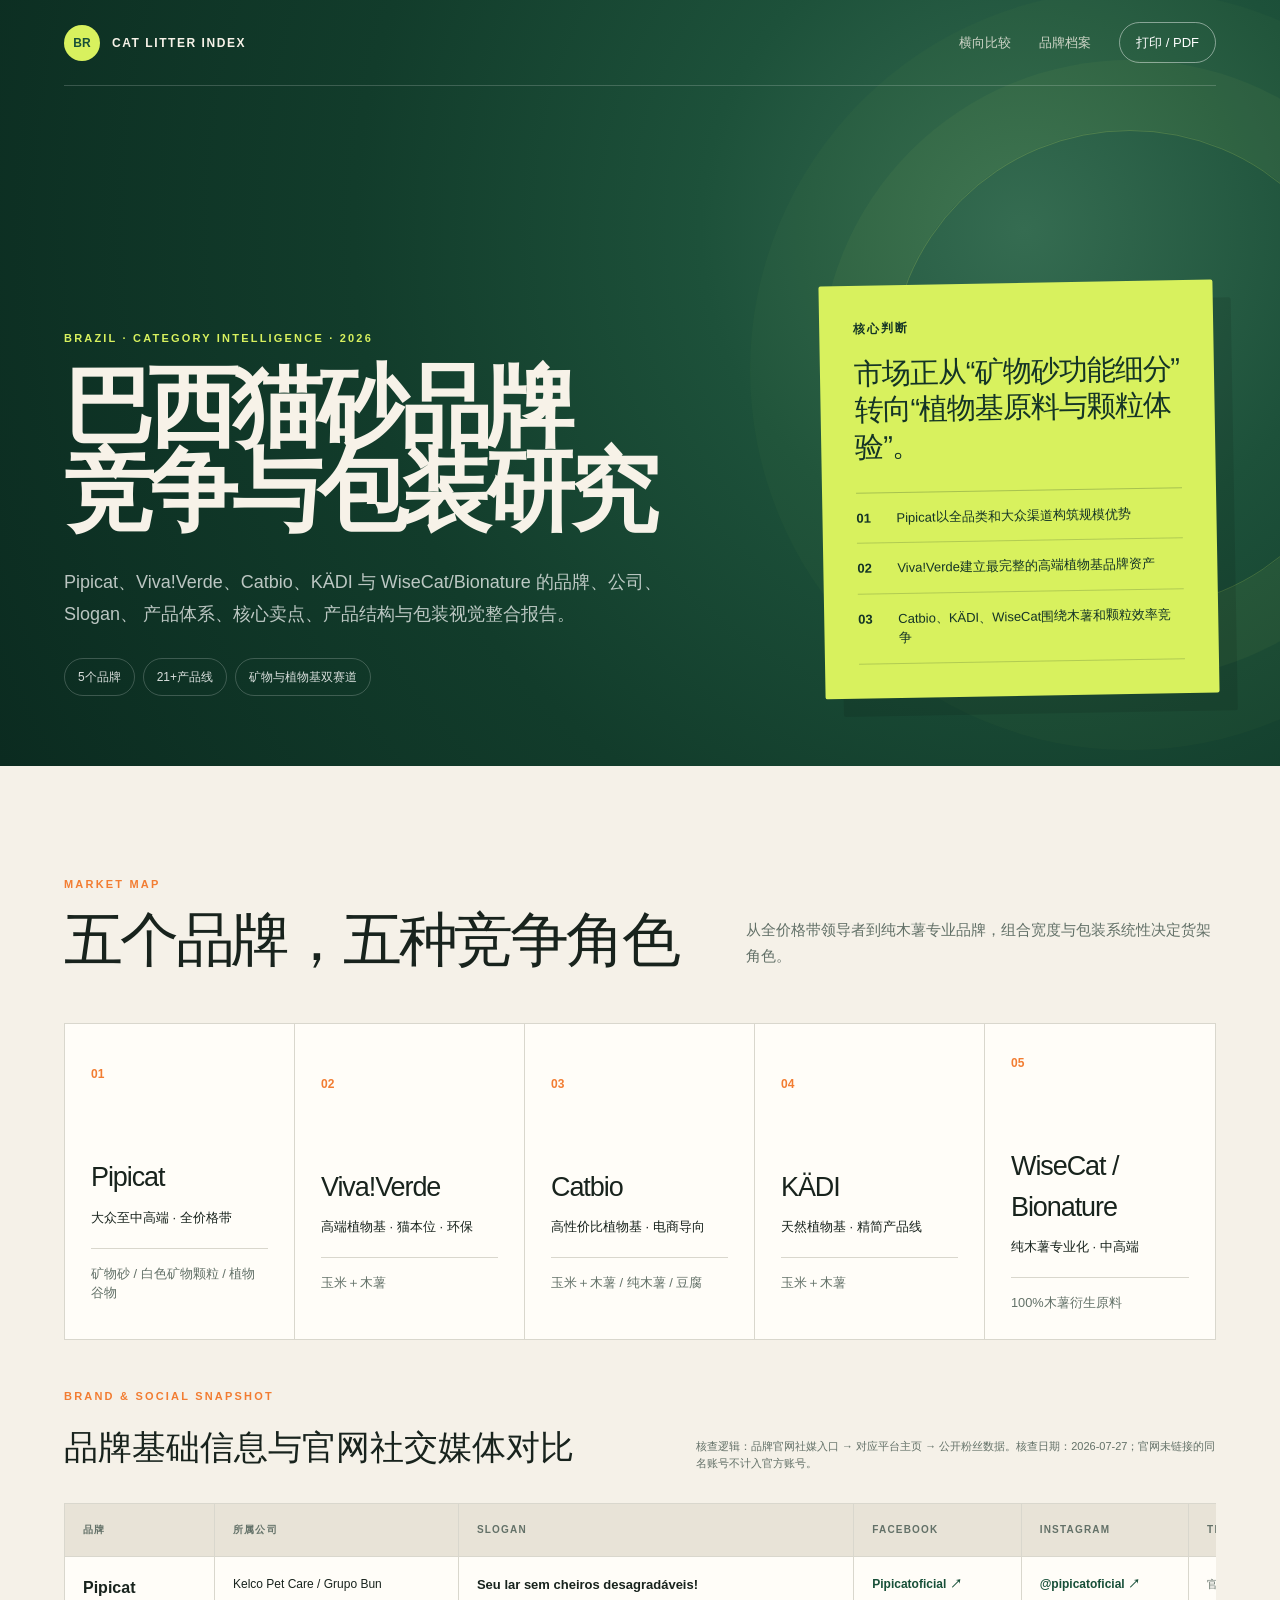
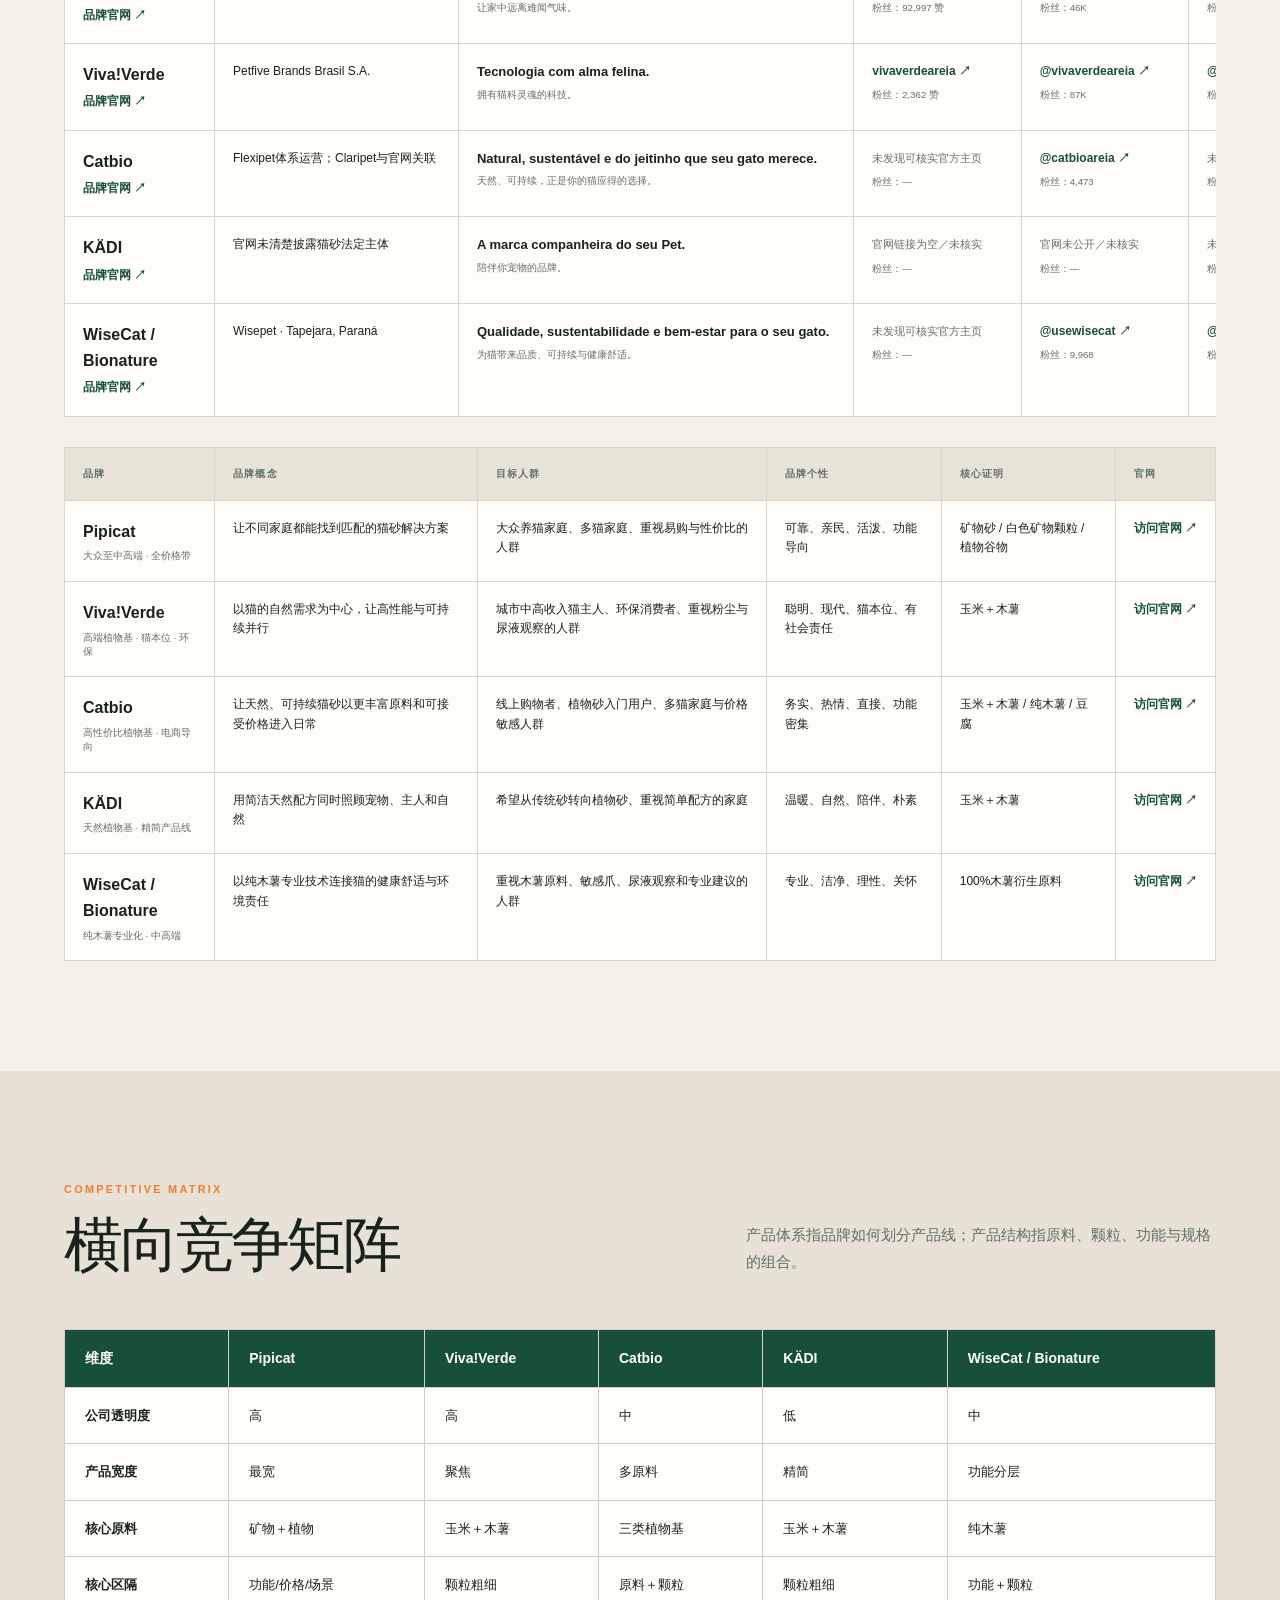
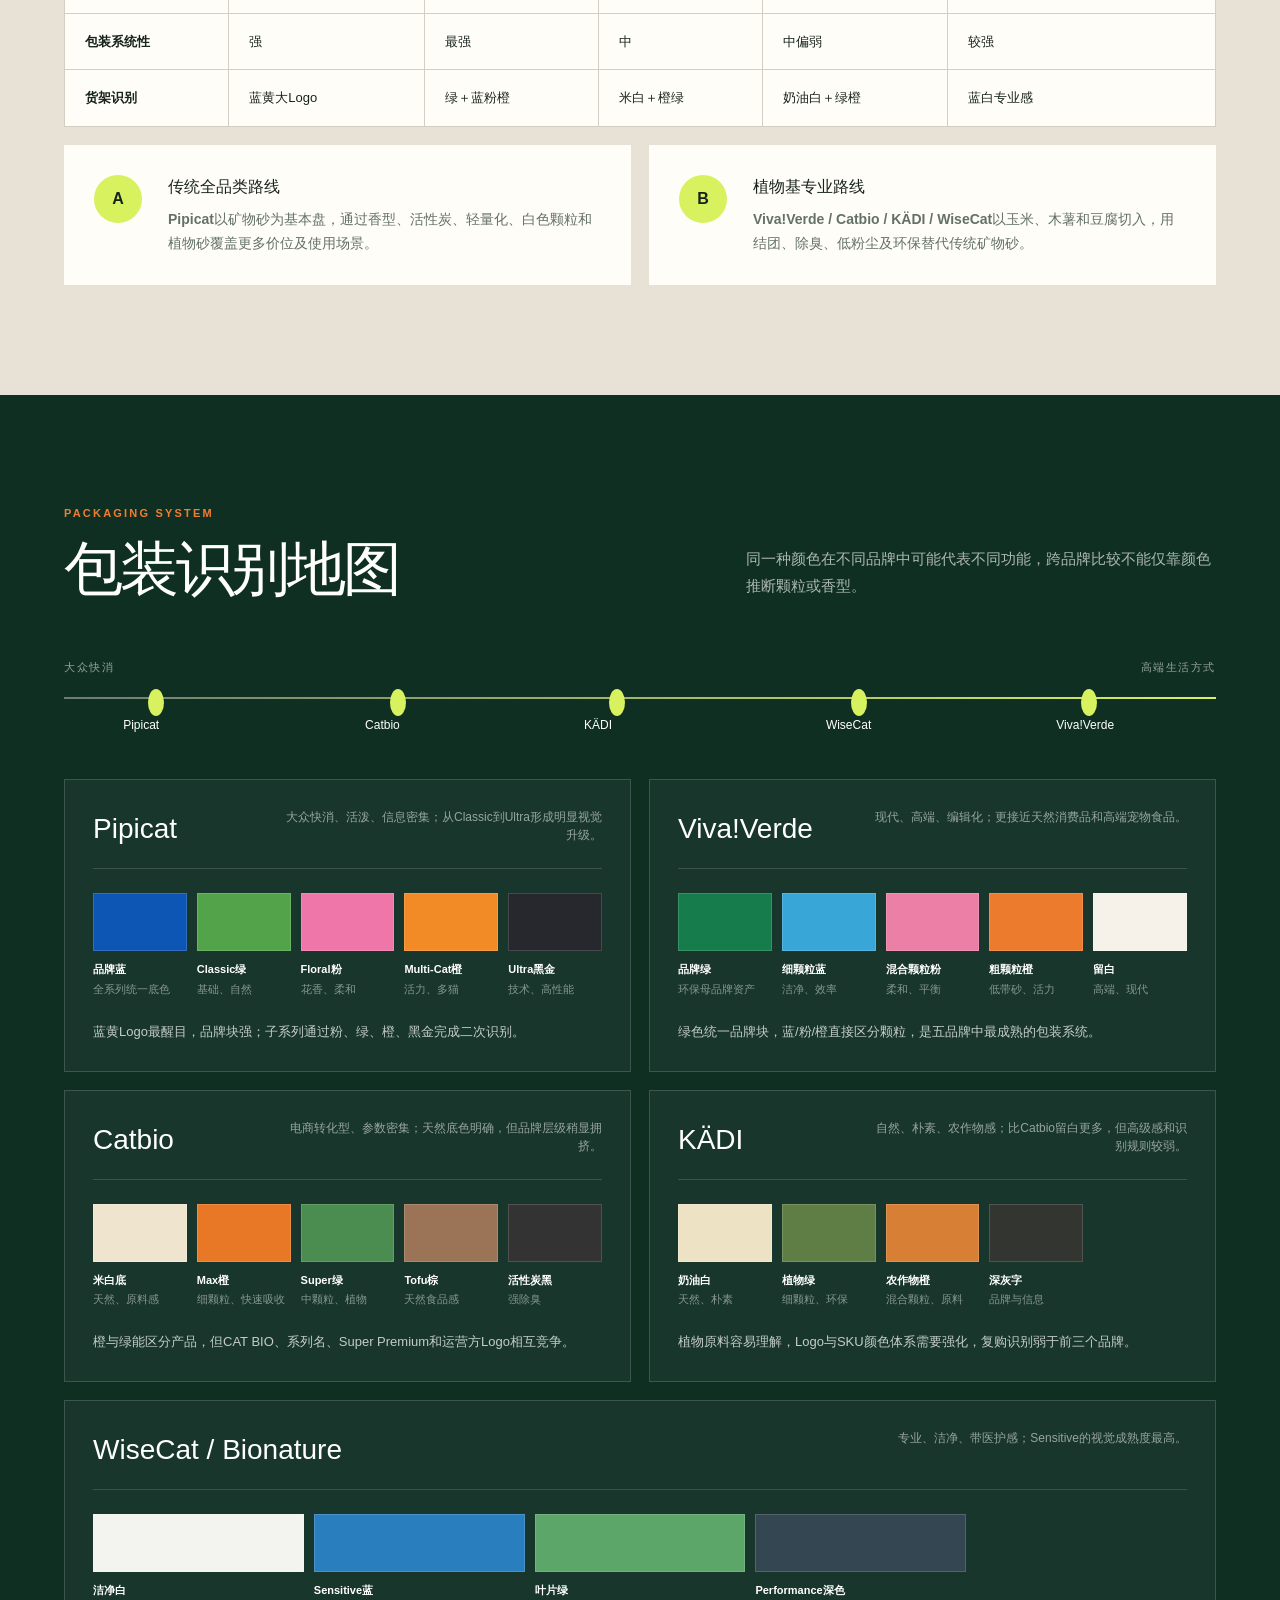
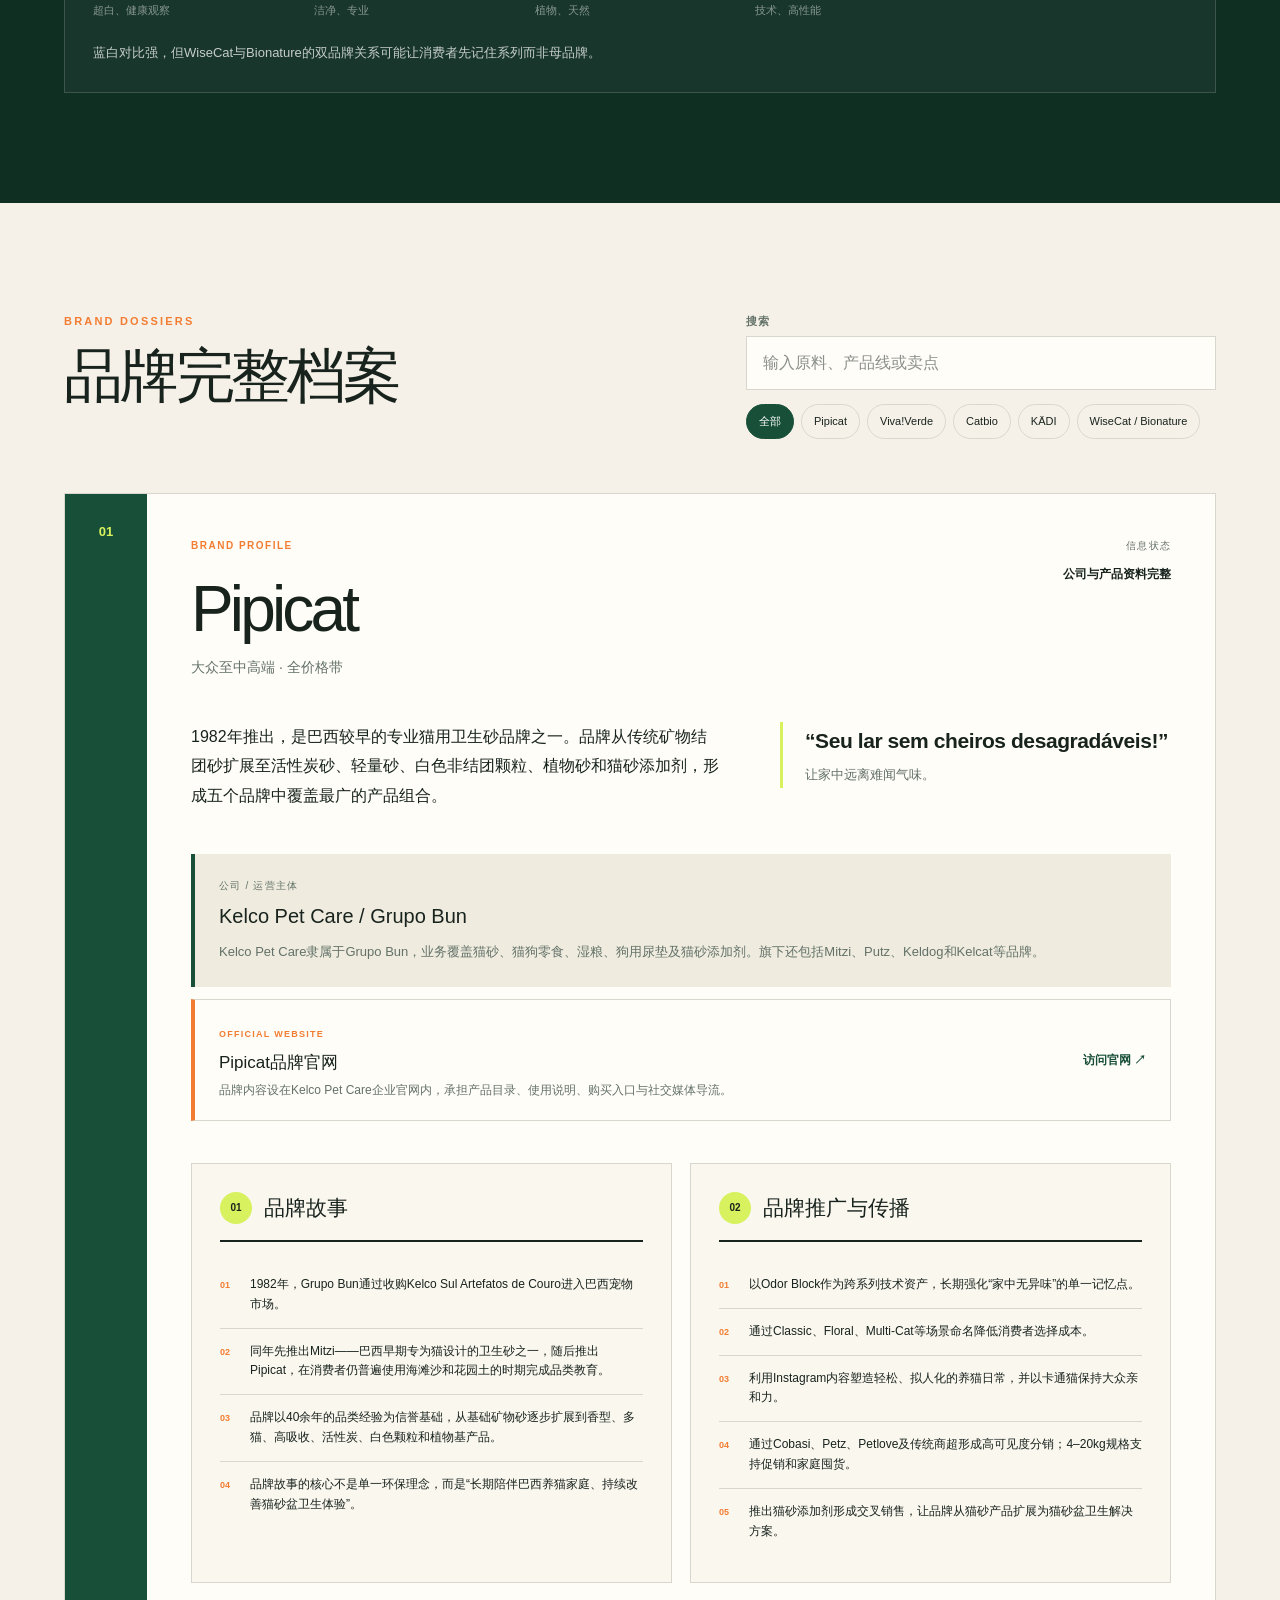
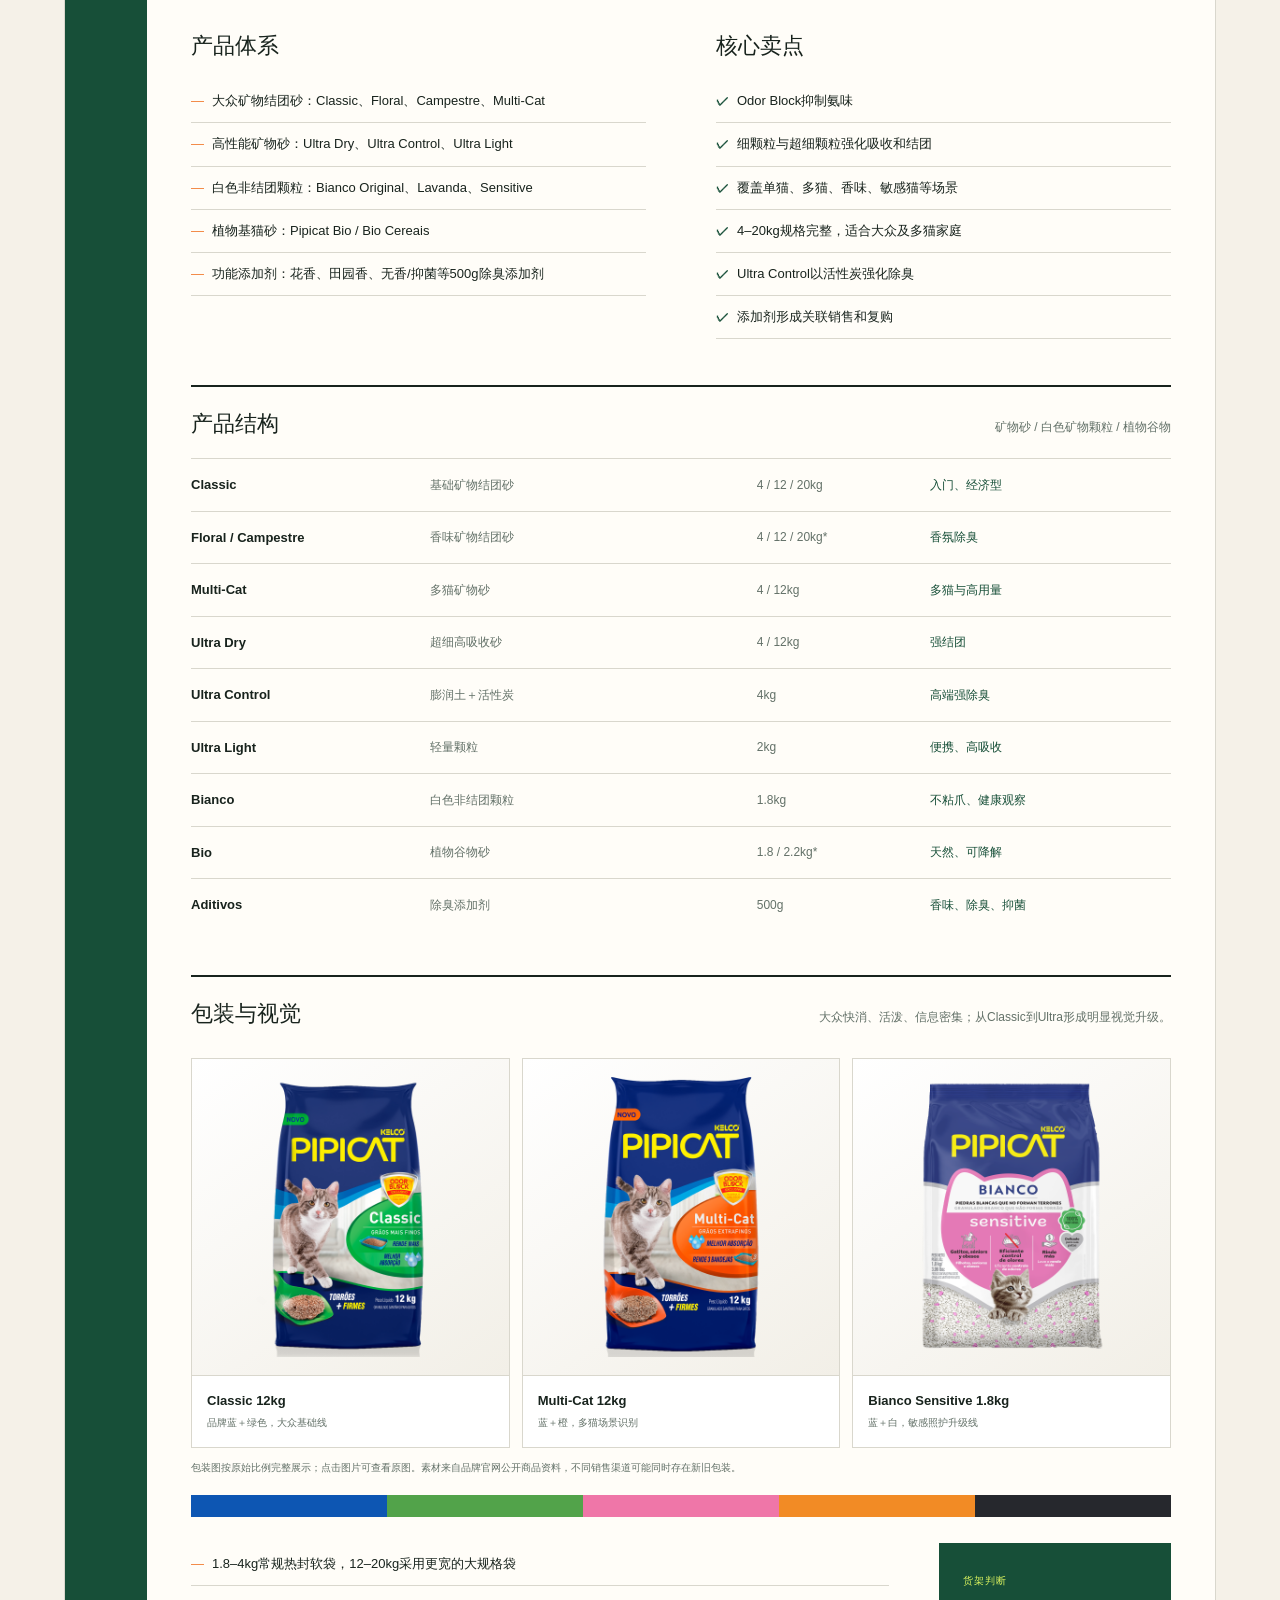
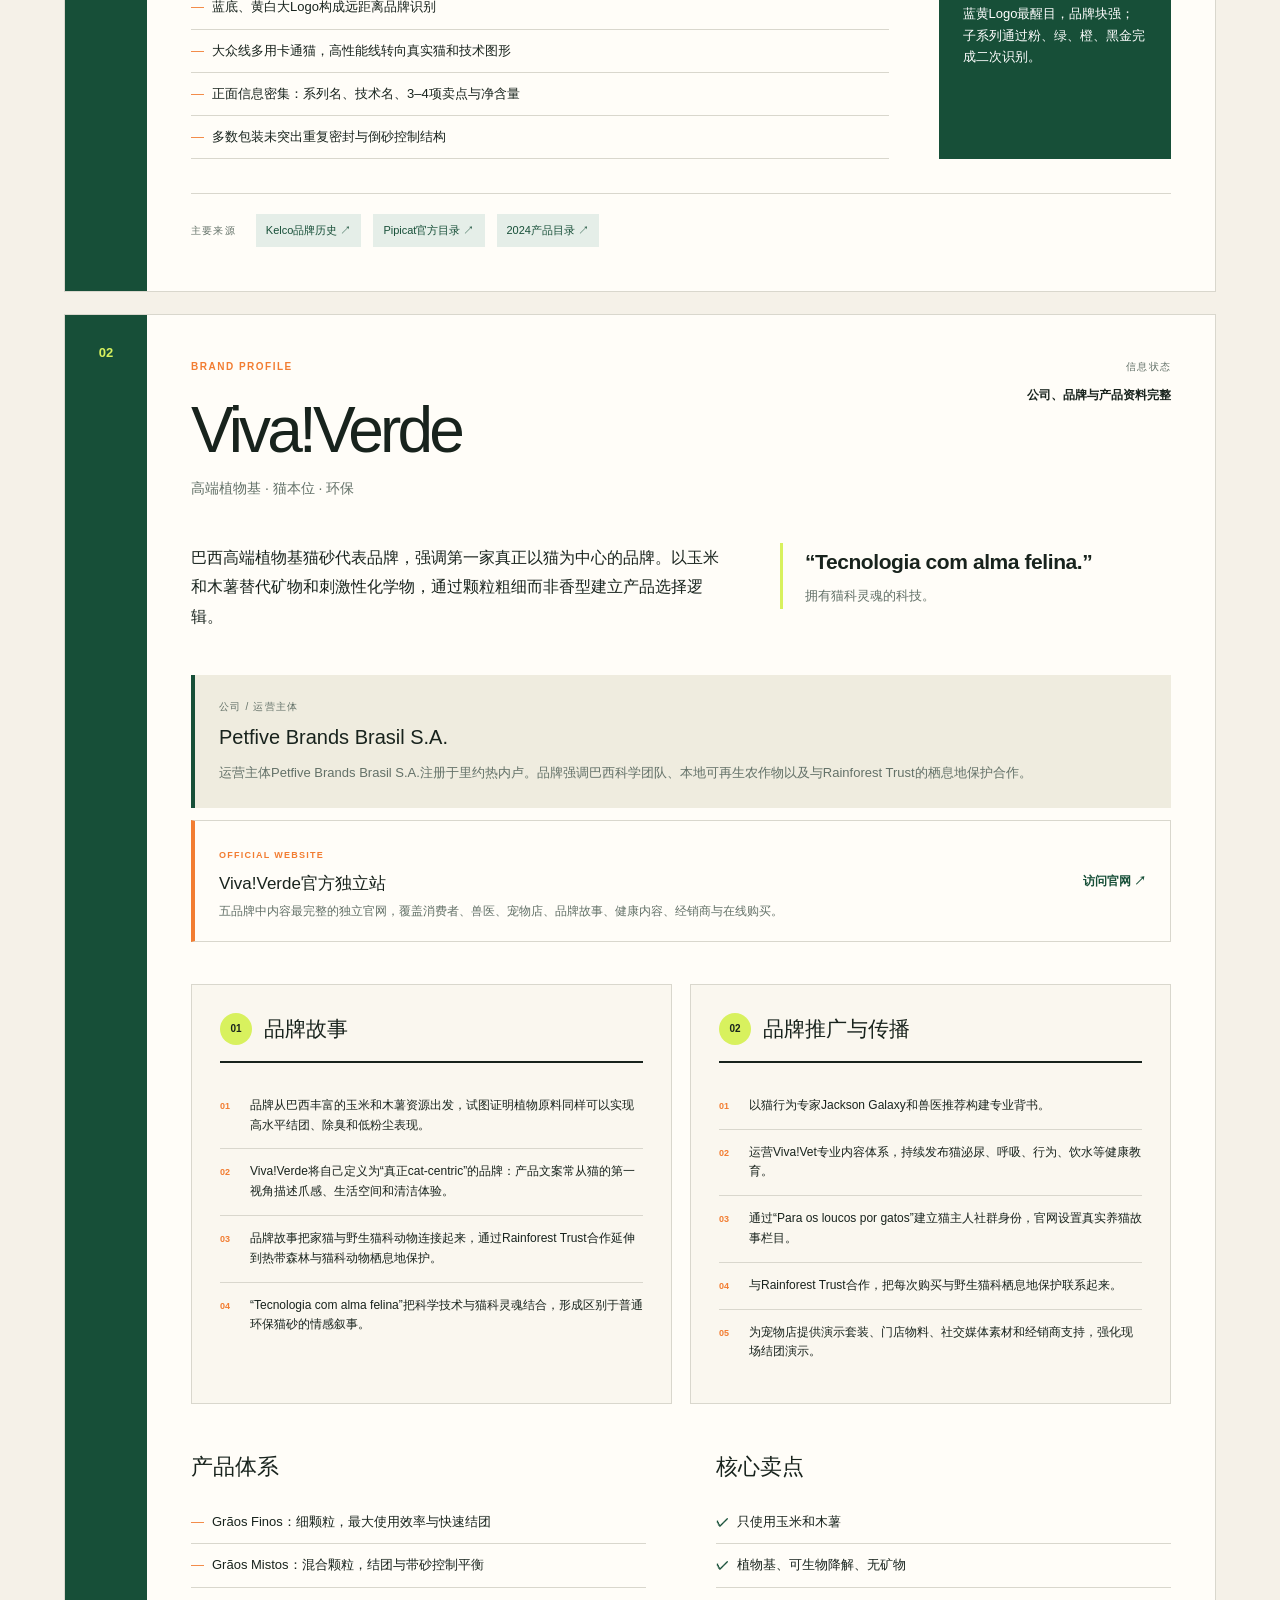
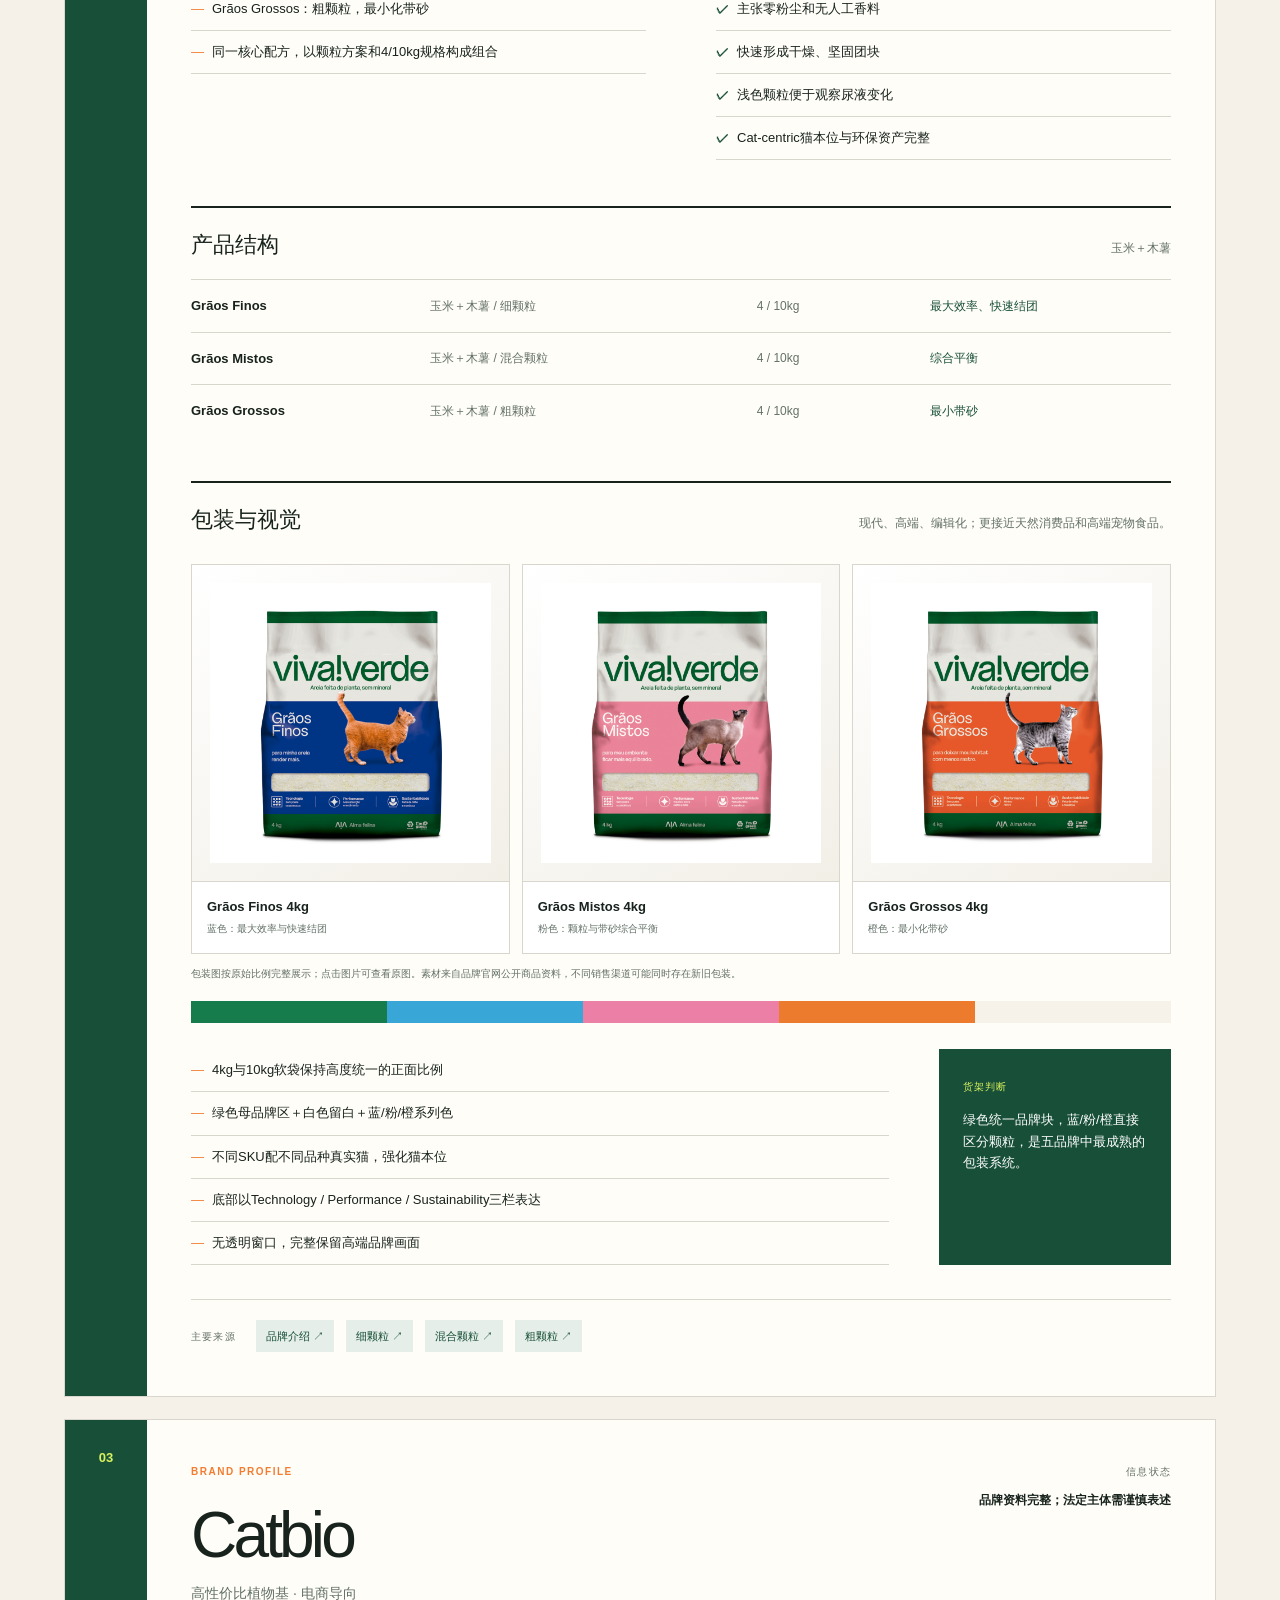
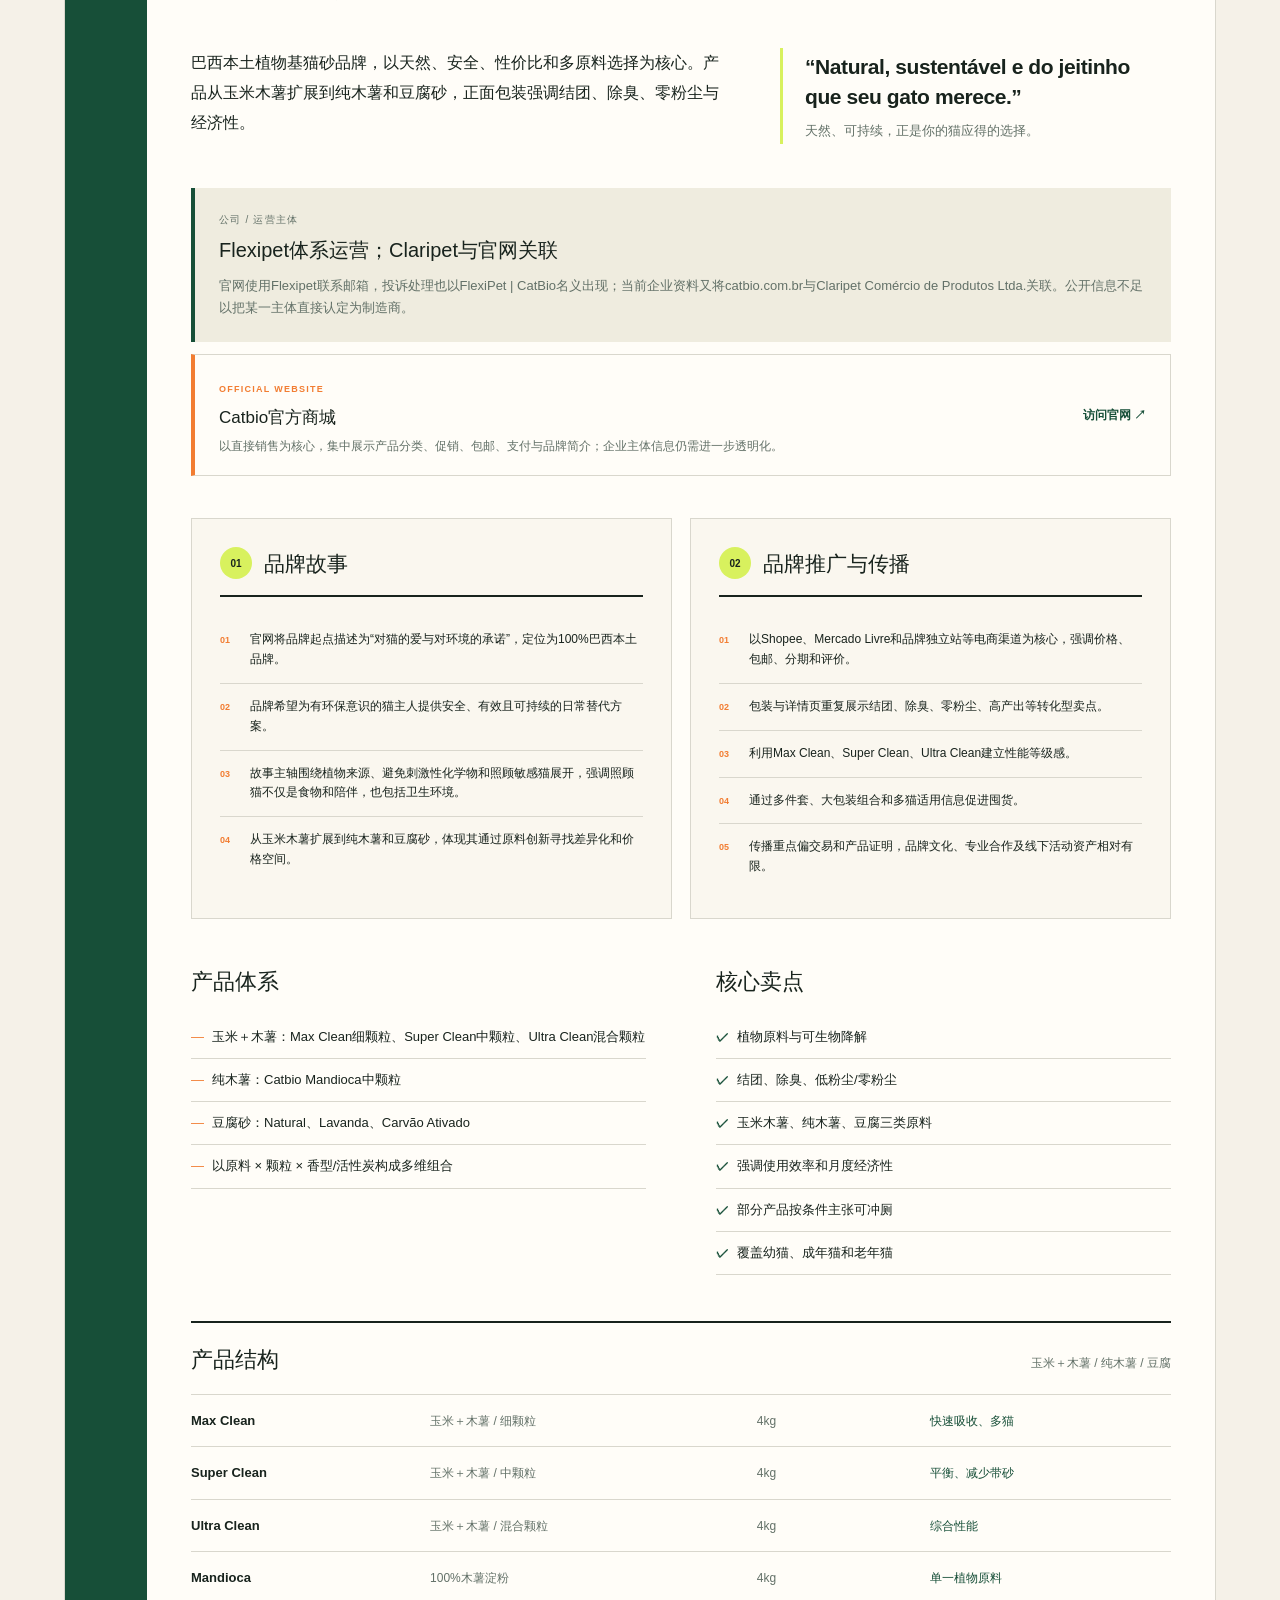
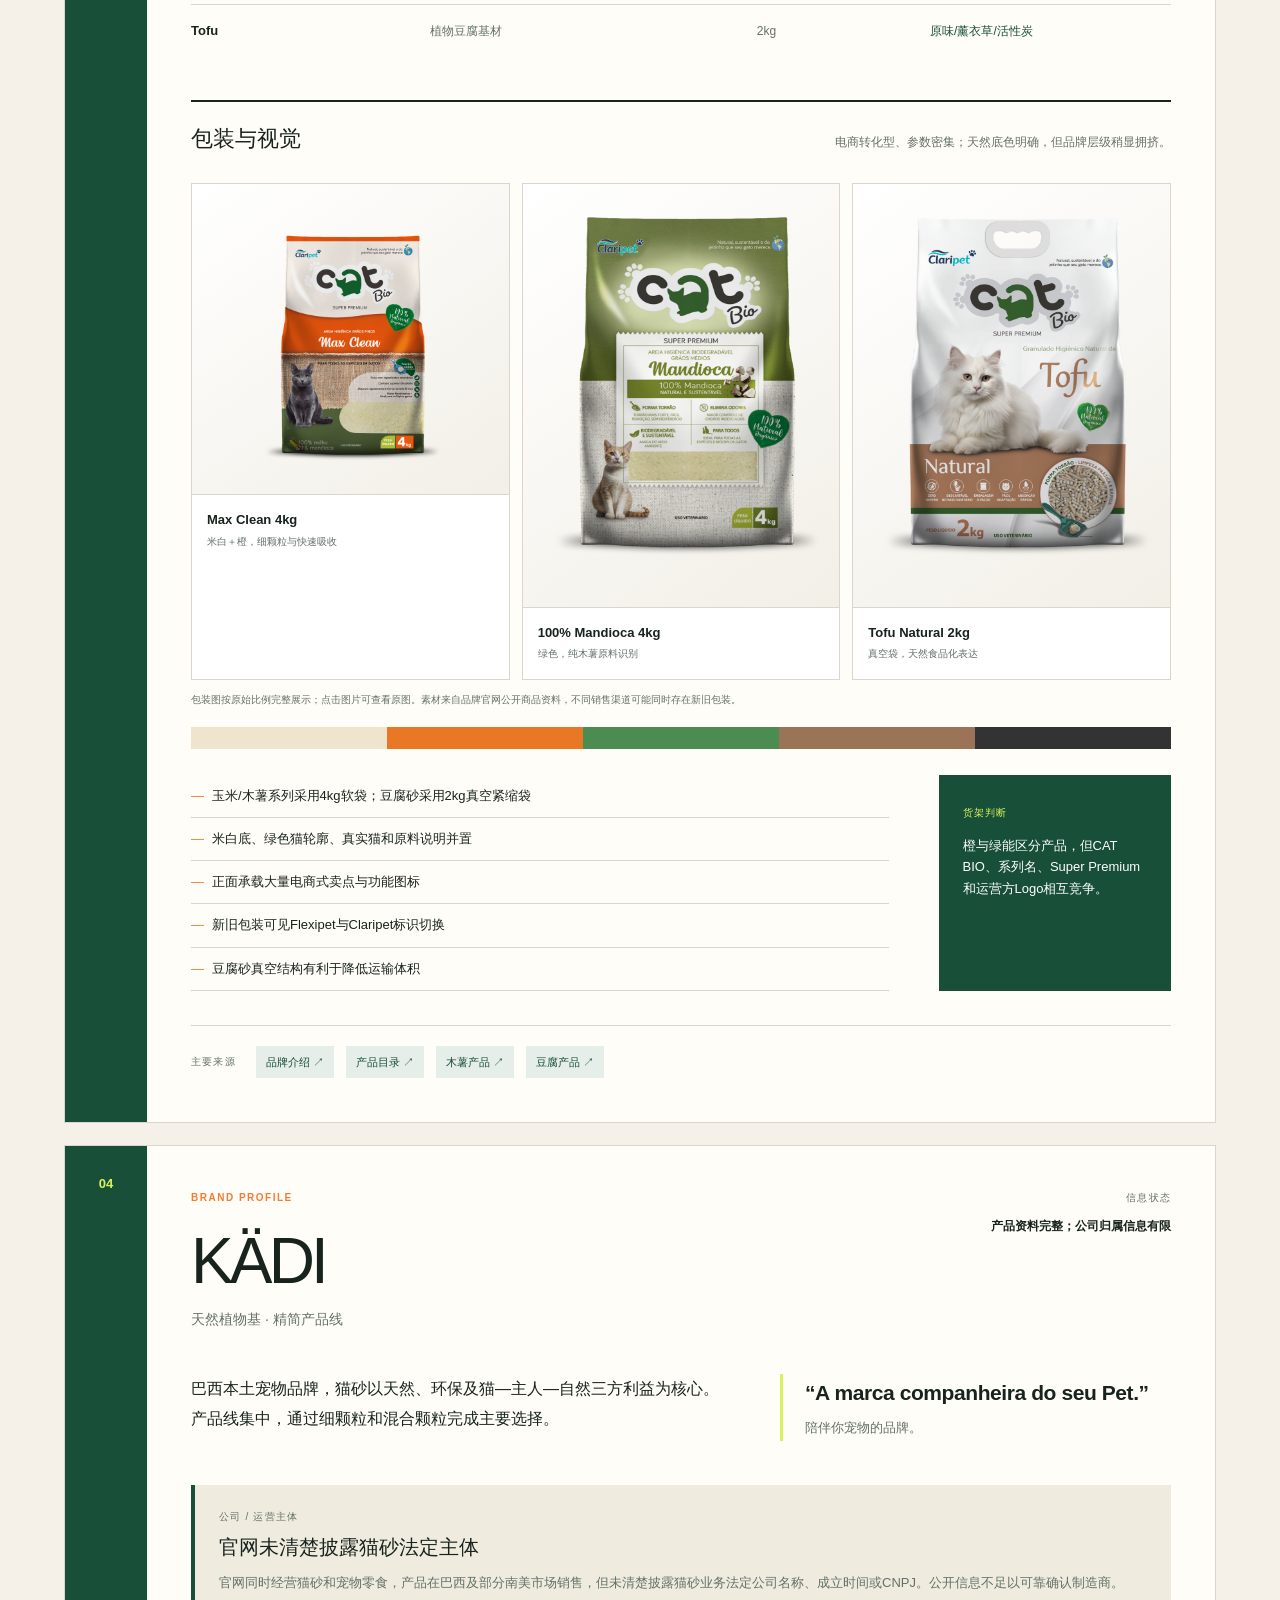
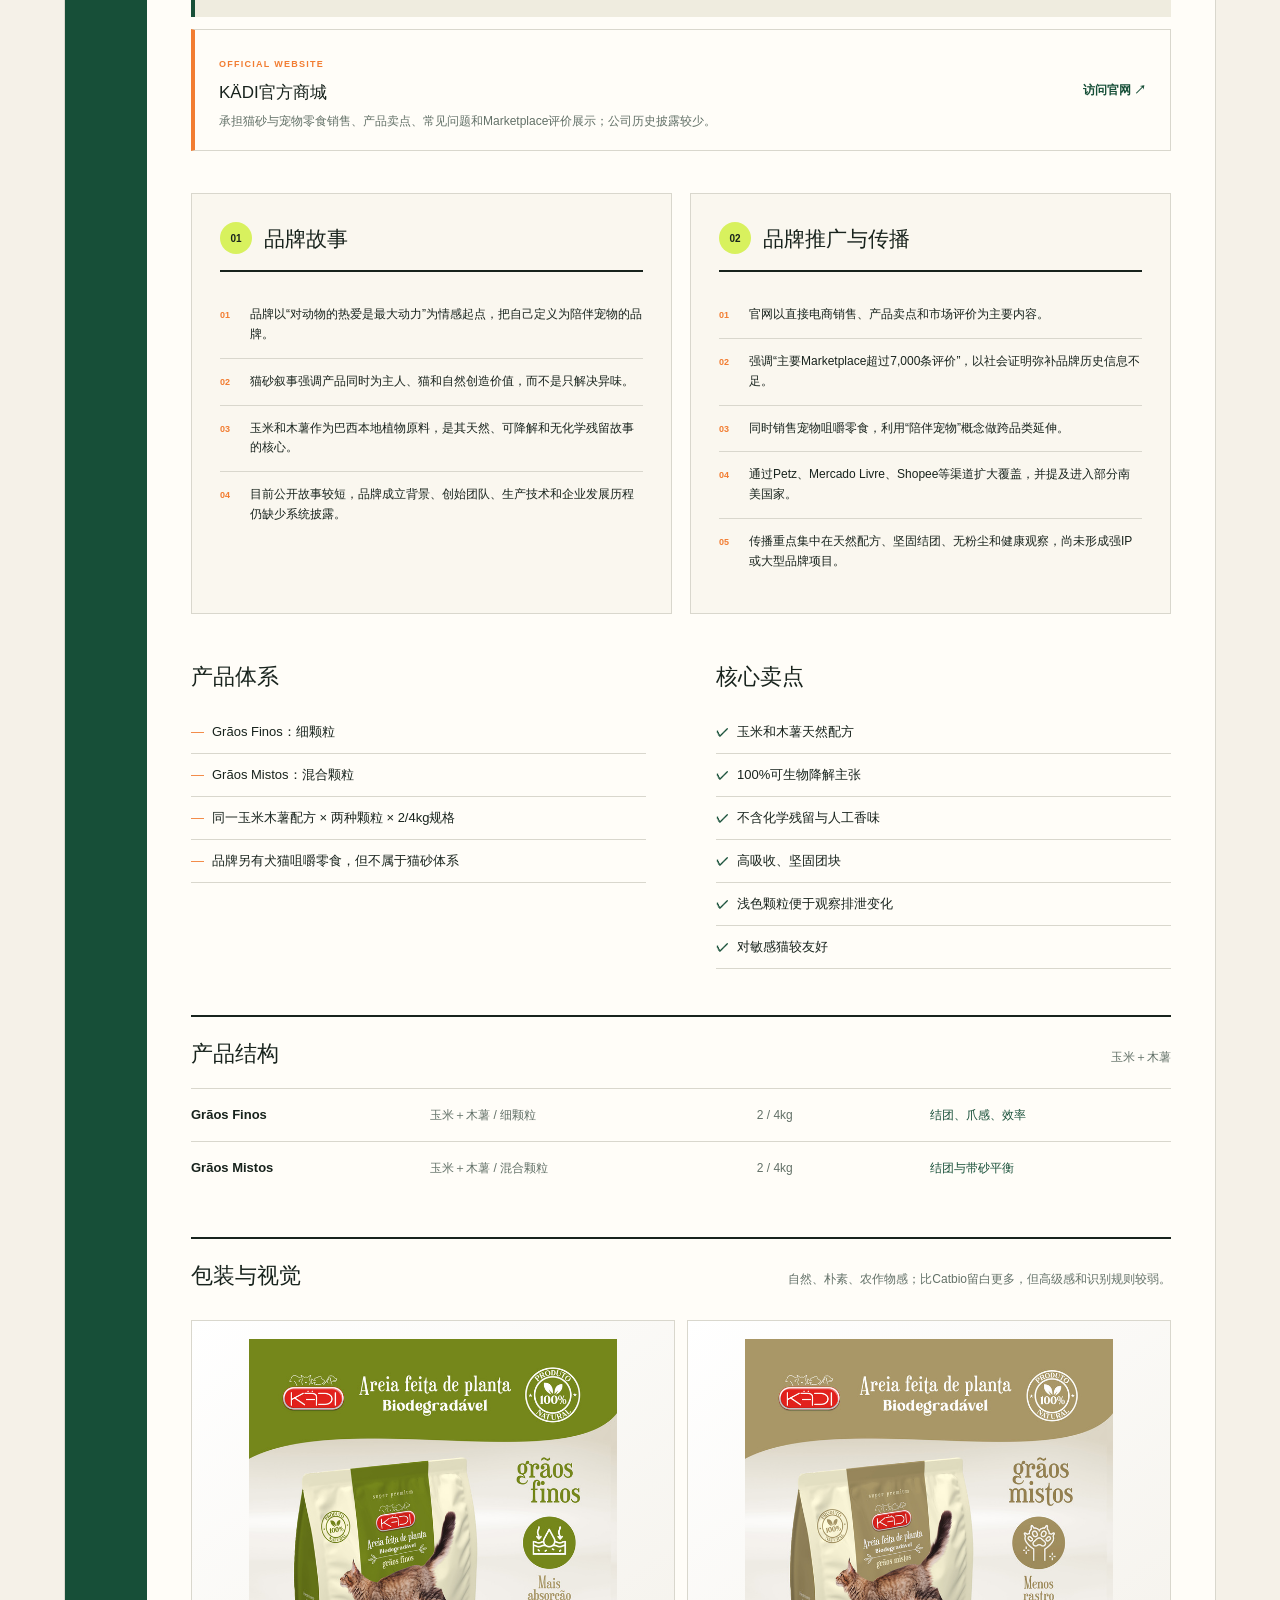
==== docs/index.html @ 7e3be9f4 "Add GitHub Pages static export" ====
<!DOCTYPE html><html lang="zh-CN"><head><meta charSet="utf-8"/><meta name="viewport" content="width=device-width, initial-scale=1"/><link rel="stylesheet" href="./assets/index-BeYKyMCc.css" data-rsc-css-href="./assets/index-BeYKyMCc.css" data-precedence="vite-rsc/importer-resources"/><link rel="modulepreload" href="./assets/layout-segment-context-DIDa1uyL.js" crossorigin=""/><link rel="modulepreload" href="./assets/rolldown-runtime-S-ySWqyJ.js" crossorigin=""/><link rel="modulepreload" href="./assets/index-BDdmwxk_.js" crossorigin=""/><link rel="modulepreload" href="./assets/framework-DjPHiq1u.js" crossorigin=""/><link rel="modulepreload" href="./assets/page-BlWTtLGF.js" crossorigin=""/><title>巴西猫砂品牌竞争与包装研究</title><meta name="description" content="Pipicat、Viva!Verde、Catbio、KÄDI与WiseCat的品牌、产品和包装整合研究。"/><script>self.__VINEXT_RSC_PARAMS__={}</script><script>self.__VINEXT_RSC_NAV__={"pathname":"/","searchParams":[]}</script><link rel="modulepreload" href="./assets/index-BDdmwxk_.js" />
</head><body><main><header class="hero"><nav class="topbar"><a class="brandmark" href="#top" aria-label="返回顶部"><span>BR</span><strong>CAT LITTER INDEX</strong></a><div class="top-actions"><a href="#matrix">横向比较</a><a href="#brands">品牌档案</a><button>打印 / PDF</button></div></nav><div id="top" class="hero-grid"><div><p class="eyebrow">BRAZIL · CATEGORY INTELLIGENCE · 2026</p><h1>巴西猫砂品牌<br/>竞争与包装研究</h1><p class="hero-copy">Pipicat、Viva!Verde、Catbio、KÄDI 与 WiseCat/Bionature 的品牌、公司、Slogan、 产品体系、核心卖点、产品结构与包装视觉整合报告。</p><div class="hero-meta"><span>5个品牌</span><span>21+产品线</span><span>矿物与植物基双赛道</span></div></div><div class="hero-card"><p>核心判断</p><h2>市场正从“矿物砂功能细分”转向“植物基原料与颗粒体验”。</h2><div class="signal-list"><span><b>01</b>Pipicat以全品类和大众渠道构筑规模优势</span><span><b>02</b>Viva!Verde建立最完整的高端植物基品牌资产</span><span><b>03</b>Catbio、KÄDI、WiseCat围绕木薯和颗粒效率竞争</span></div></div></div></header><section class="section overview"><div class="section-head"><div><p class="eyebrow">MARKET MAP</p><h2>五个品牌，五种竞争角色</h2></div><p>从全价格带领导者到纯木薯专业品牌，组合宽度与包装系统性决定货架角色。</p></div><div class="role-grid"><button class="role-card role-pipicat"><span>0<!-- -->1</span><h3>Pipicat</h3><p>大众至中高端 · 全价格带</p><small>矿物砂 / 白色矿物颗粒 / 植物谷物</small></button><button class="role-card role-viva"><span>0<!-- -->2</span><h3>Viva!Verde</h3><p>高端植物基 · 猫本位 · 环保</p><small>玉米＋木薯</small></button><button class="role-card role-catbio"><span>0<!-- -->3</span><h3>Catbio</h3><p>高性价比植物基 · 电商导向</p><small>玉米＋木薯 / 纯木薯 / 豆腐</small></button><button class="role-card role-kadi"><span>0<!-- -->4</span><h3>KÄDI</h3><p>天然植物基 · 精简产品线</p><small>玉米＋木薯</small></button><button class="role-card role-wisecat"><span>0<!-- -->5</span><h3>WiseCat / Bionature</h3><p>纯木薯专业化 · 中高端</p><small>100%木薯衍生原料</small></button></div><div class="comparison-title"><div><p class="eyebrow">BRAND &amp; SOCIAL SNAPSHOT</p><h3>品牌基础信息与官网社交媒体对比</h3></div><p>核查逻辑：品牌官网社媒入口 → 对应平台主页 → 公开粉丝数据。核查日期：2026-07-27；官网未链接的同名账号不计入官方账号。</p></div><div class="concept-table-wrap"><table class="concept-table social-table"><thead><tr><th>品牌</th><th>所属公司</th><th>Slogan</th><th>Facebook</th><th>Instagram</th><th>TikTok</th><th>X / Twitter</th></tr></thead><tbody><tr><td><strong>Pipicat</strong><a href="https://www.kelcopetcare.com.br/marcas/pipicat/" target="_blank" rel="noreferrer">品牌官网 ↗</a></td><td>Kelco Pet Care / Grupo Bun</td><td><strong class="slogan-original">Seu lar sem cheiros desagradáveis!</strong><small>让家中远离难闻气味。</small></td><td><a href="https://www.facebook.com/Pipicatoficial" target="_blank" rel="noreferrer">Pipicatoficial<!-- --> ↗</a><small>粉丝：<!-- -->92,997 赞</small></td><td><a href="https://www.instagram.com/pipicatoficial/" target="_blank" rel="noreferrer">@pipicatoficial<!-- --> ↗</a><small>粉丝：<!-- -->46K</small></td><td><span class="social-missing">官网未提供TikTok入口</span><small>粉丝：<!-- -->—</small></td><td><span class="social-missing">未发现官方账号</span><small>粉丝：<!-- -->—</small></td></tr><tr><td><strong>Viva!Verde</strong><a href="https://www.vivaverde.com.br/" target="_blank" rel="noreferrer">品牌官网 ↗</a></td><td>Petfive Brands Brasil S.A.</td><td><strong class="slogan-original">Tecnologia com alma felina.</strong><small>拥有猫科灵魂的科技。</small></td><td><a href="https://www.facebook.com/vivaverdeareia" target="_blank" rel="noreferrer">vivaverdeareia<!-- --> ↗</a><small>粉丝：<!-- -->2,362 赞</small></td><td><a href="https://www.instagram.com/vivaverdeareia/" target="_blank" rel="noreferrer">@vivaverdeareia<!-- --> ↗</a><small>粉丝：<!-- -->87K</small></td><td><a href="https://www.tiktok.com/@vivaverdeareia" target="_blank" rel="noreferrer">@vivaverdeareia<!-- --> ↗</a><small>粉丝：<!-- -->4,384</small></td><td><span class="social-missing">未发现官方账号</span><small>粉丝：<!-- -->—</small></td></tr><tr><td><strong>Catbio</strong><a href="https://www.catbio.com.br/" target="_blank" rel="noreferrer">品牌官网 ↗</a></td><td>Flexipet体系运营；Claripet与官网关联</td><td><strong class="slogan-original">Natural, sustentável e do jeitinho que seu gato merece.</strong><small>天然、可持续，正是你的猫应得的选择。</small></td><td><span class="social-missing">未发现可核实官方主页</span><small>粉丝：<!-- -->—</small></td><td><a href="https://www.instagram.com/catbioareia" target="_blank" rel="noreferrer">@catbioareia<!-- --> ↗</a><small>粉丝：<!-- -->4,473</small></td><td><span class="social-missing">未发现官方账号</span><small>粉丝：<!-- -->—</small></td><td><span class="social-missing">未发现官方账号</span><small>粉丝：<!-- -->—</small></td></tr><tr><td><strong>KÄDI</strong><a href="https://kadi.com.br/" target="_blank" rel="noreferrer">品牌官网 ↗</a></td><td>官网未清楚披露猫砂法定主体</td><td><strong class="slogan-original">A marca companheira do seu Pet.</strong><small>陪伴你宠物的品牌。</small></td><td><span class="social-missing">官网链接为空／未核实</span><small>粉丝：<!-- -->—</small></td><td><span class="social-missing">官网未公开／未核实</span><small>粉丝：<!-- -->—</small></td><td><span class="social-missing">未发现官方账号</span><small>粉丝：<!-- -->—</small></td><td><span class="social-missing">未发现官方账号</span><small>粉丝：<!-- -->—</small></td></tr><tr><td><strong>WiseCat / Bionature</strong><a href="https://wisecat.com.br/" target="_blank" rel="noreferrer">品牌官网 ↗</a></td><td>Wisepet · Tapejara, Paraná</td><td><strong class="slogan-original">Qualidade, sustentabilidade e bem-estar para o seu gato.</strong><small>为猫带来品质、可持续与健康舒适。</small></td><td><span class="social-missing">未发现可核实官方主页</span><small>粉丝：<!-- -->—</small></td><td><a href="https://www.instagram.com/usewisecat/" target="_blank" rel="noreferrer">@usewisecat<!-- --> ↗</a><small>粉丝：<!-- -->9,968</small></td><td><a href="https://www.tiktok.com/@use.wisecat" target="_blank" rel="noreferrer">@use.wisecat<!-- --> ↗</a><small>粉丝：<!-- -->224</small></td><td><span class="social-missing">未发现官方账号</span><small>粉丝：<!-- -->—</small></td></tr></tbody></table></div><div class="concept-table-wrap"><table class="concept-table"><thead><tr><th>品牌</th><th>品牌概念</th><th>目标人群</th><th>品牌个性</th><th>核心证明</th><th>官网</th></tr></thead><tbody><tr><td><strong>Pipicat</strong><small>大众至中高端 · 全价格带</small></td><td>让不同家庭都能找到匹配的猫砂解决方案</td><td>大众养猫家庭、多猫家庭、重视易购与性价比的人群</td><td>可靠、亲民、活泼、功能导向</td><td>矿物砂 / 白色矿物颗粒 / 植物谷物</td><td><a href="https://www.kelcopetcare.com.br/marcas/pipicat/" target="_blank" rel="noreferrer">访问官网 ↗</a></td></tr><tr><td><strong>Viva!Verde</strong><small>高端植物基 · 猫本位 · 环保</small></td><td>以猫的自然需求为中心，让高性能与可持续并行</td><td>城市中高收入猫主人、环保消费者、重视粉尘与尿液观察的人群</td><td>聪明、现代、猫本位、有社会责任</td><td>玉米＋木薯</td><td><a href="https://www.vivaverde.com.br/" target="_blank" rel="noreferrer">访问官网 ↗</a></td></tr><tr><td><strong>Catbio</strong><small>高性价比植物基 · 电商导向</small></td><td>让天然、可持续猫砂以更丰富原料和可接受价格进入日常</td><td>线上购物者、植物砂入门用户、多猫家庭与价格敏感人群</td><td>务实、热情、直接、功能密集</td><td>玉米＋木薯 / 纯木薯 / 豆腐</td><td><a href="https://www.catbio.com.br/" target="_blank" rel="noreferrer">访问官网 ↗</a></td></tr><tr><td><strong>KÄDI</strong><small>天然植物基 · 精简产品线</small></td><td>用简洁天然配方同时照顾宠物、主人和自然</td><td>希望从传统砂转向植物砂、重视简单配方的家庭</td><td>温暖、自然、陪伴、朴素</td><td>玉米＋木薯</td><td><a href="https://kadi.com.br/" target="_blank" rel="noreferrer">访问官网 ↗</a></td></tr><tr><td><strong>WiseCat / Bionature</strong><small>纯木薯专业化 · 中高端</small></td><td>以纯木薯专业技术连接猫的健康舒适与环境责任</td><td>重视木薯原料、敏感爪、尿液观察和专业建议的人群</td><td>专业、洁净、理性、关怀</td><td>100%木薯衍生原料</td><td><a href="https://wisecat.com.br/" target="_blank" rel="noreferrer">访问官网 ↗</a></td></tr></tbody></table></div></section><section id="matrix" class="section matrix-section"><div class="section-head"><div><p class="eyebrow">COMPETITIVE MATRIX</p><h2>横向竞争矩阵</h2></div><p>产品体系指品牌如何划分产品线；产品结构指原料、颗粒、功能与规格的组合。</p></div><div class="table-wrap"><table class="matrix"><thead><tr><th>维度</th><th>Pipicat</th><th>Viva!Verde</th><th>Catbio</th><th>KÄDI</th><th>WiseCat / Bionature</th></tr></thead><tbody><tr><td>公司透明度</td><td>高</td><td>高</td><td>中</td><td>低</td><td>中</td></tr><tr><td>产品宽度</td><td>最宽</td><td>聚焦</td><td>多原料</td><td>精简</td><td>功能分层</td></tr><tr><td>核心原料</td><td>矿物＋植物</td><td>玉米＋木薯</td><td>三类植物基</td><td>玉米＋木薯</td><td>纯木薯</td></tr><tr><td>核心区隔</td><td>功能/价格/场景</td><td>颗粒粗细</td><td>原料＋颗粒</td><td>颗粒粗细</td><td>功能＋颗粒</td></tr><tr><td>包装系统性</td><td>强</td><td>最强</td><td>中</td><td>中偏弱</td><td>较强</td></tr><tr><td>货架识别</td><td>蓝黄大Logo</td><td>绿＋蓝粉橙</td><td>米白＋橙绿</td><td>奶油白＋绿橙</td><td>蓝白专业感</td></tr></tbody></table></div><div class="two-routes"><article><span>A</span><div><h3>传统全品类路线</h3><p><strong>Pipicat</strong>以矿物砂为基本盘，通过香型、活性炭、轻量化、白色颗粒和植物砂覆盖更多价位及使用场景。</p></div></article><article><span>B</span><div><h3>植物基专业路线</h3><p><strong>Viva!Verde / Catbio / KÄDI / WiseCat</strong>以玉米、木薯和豆腐切入，用结团、除臭、低粉尘及环保替代传统矿物砂。</p></div></article></div></section><section class="section packaging-map"><div class="section-head"><div><p class="eyebrow">PACKAGING SYSTEM</p><h2>包装识别地图</h2></div><p>同一种颜色在不同品牌中可能代表不同功能，跨品牌比较不能仅靠颜色推断颗粒或香型。</p></div><div class="visual-axis"><div class="axis-label"><span>大众快消</span><span>高端生活方式</span></div><div class="axis-line"><i style="left:8%">Pipicat</i><i style="left:29%">Catbio</i><i style="left:48%">KÄDI</i><i style="left:69%">WiseCat</i><i style="left:89%">Viva!Verde</i></div></div><div class="pack-grid"><article class="pack-card"><div class="pack-title"><h3>Pipicat</h3><span>大众快消、活泼、信息密集；从Classic到Ultra形成明显视觉升级。</span></div><div class="swatches"><div><i style="background:#0d56b3"></i><b>品牌蓝</b><small>全系列统一底色</small></div><div><i style="background:#52a34a"></i><b>Classic绿</b><small>基础、自然</small></div><div><i style="background:#ef76a8"></i><b>Floral粉</b><small>花香、柔和</small></div><div><i style="background:#f28b25"></i><b>Multi-Cat橙</b><small>活力、多猫</small></div><div><i style="background:#26282d"></i><b>Ultra黑金</b><small>技术、高性能</small></div></div><p>蓝黄Logo最醒目，品牌块强；子系列通过粉、绿、橙、黑金完成二次识别。</p></article><article class="pack-card"><div class="pack-title"><h3>Viva!Verde</h3><span>现代、高端、编辑化；更接近天然消费品和高端宠物食品。</span></div><div class="swatches"><div><i style="background:#167c4b"></i><b>品牌绿</b><small>环保母品牌资产</small></div><div><i style="background:#38a7d8"></i><b>细颗粒蓝</b><small>洁净、效率</small></div><div><i style="background:#ec7fa6"></i><b>混合颗粒粉</b><small>柔和、平衡</small></div><div><i style="background:#ed7b2e"></i><b>粗颗粒橙</b><small>低带砂、活力</small></div><div><i style="background:#f6f2e9"></i><b>留白</b><small>高端、现代</small></div></div><p>绿色统一品牌块，蓝/粉/橙直接区分颗粒，是五品牌中最成熟的包装系统。</p></article><article class="pack-card"><div class="pack-title"><h3>Catbio</h3><span>电商转化型、参数密集；天然底色明确，但品牌层级稍显拥挤。</span></div><div class="swatches"><div><i style="background:#efe5cf"></i><b>米白底</b><small>天然、原料感</small></div><div><i style="background:#e87826"></i><b>Max橙</b><small>细颗粒、快速吸收</small></div><div><i style="background:#4b8d50"></i><b>Super绿</b><small>中颗粒、植物</small></div><div><i style="background:#9b7457"></i><b>Tofu棕</b><small>天然食品感</small></div><div><i style="background:#333333"></i><b>活性炭黑</b><small>强除臭</small></div></div><p>橙与绿能区分产品，但CAT BIO、系列名、Super Premium和运营方Logo相互竞争。</p></article><article class="pack-card"><div class="pack-title"><h3>KÄDI</h3><span>自然、朴素、农作物感；比Catbio留白更多，但高级感和识别规则较弱。</span></div><div class="swatches"><div><i style="background:#eee2c5"></i><b>奶油白</b><small>天然、朴素</small></div><div><i style="background:#5f7e45"></i><b>植物绿</b><small>细颗粒、环保</small></div><div><i style="background:#d78035"></i><b>农作物橙</b><small>混合颗粒、原料</small></div><div><i style="background:#333531"></i><b>深灰字</b><small>品牌与信息</small></div></div><p>植物原料容易理解，Logo与SKU颜色体系需要强化，复购识别弱于前三个品牌。</p></article><article class="pack-card"><div class="pack-title"><h3>WiseCat / Bionature</h3><span>专业、洁净、带医护感；Sensitive的视觉成熟度最高。</span></div><div class="swatches"><div><i style="background:#f3f4ef"></i><b>洁净白</b><small>超白、健康观察</small></div><div><i style="background:#297fbd"></i><b>Sensitive蓝</b><small>洁净、专业</small></div><div><i style="background:#5ca66a"></i><b>叶片绿</b><small>植物、天然</small></div><div><i style="background:#354653"></i><b>Performance深色</b><small>技术、高性能</small></div></div><p>蓝白对比强，但WiseCat与Bionature的双品牌关系可能让消费者先记住系列而非母品牌。</p></article></div></section><section id="brands" class="section brand-section"><div class="section-head brand-head"><div><p class="eyebrow">BRAND DOSSIERS</p><h2>品牌完整档案</h2></div><div class="controls"><label><span>搜索</span><input placeholder="输入原料、产品线或卖点" value=""/></label><div class="filters"><button class="active">全部</button><button class="">Pipicat</button><button class="">Viva!Verde</button><button class="">Catbio</button><button class="">KÄDI</button><button class="">WiseCat / Bionature</button></div></div></div><div class="dossiers"><article class="dossier dossier-pipicat"><div class="dossier-index">01</div><div class="dossier-main"><div class="identity"><div><p class="brand-label">BRAND PROFILE</p><h2>Pipicat</h2><p class="position">大众至中高端 · 全价格带</p></div><div class="confidence"><span>信息状态</span><strong>公司与产品资料完整</strong></div></div><div class="brand-intro"><p>1982年推出，是巴西较早的专业猫用卫生砂品牌之一。品牌从传统矿物结团砂扩展至活性炭砂、轻量砂、白色非结团颗粒、植物砂和猫砂添加剂，形成五个品牌中覆盖最广的产品组合。</p><blockquote><span>“<!-- -->Seu lar sem cheiros desagradáveis!<!-- -->”</span><small>让家中远离难闻气味。</small></blockquote></div><div class="company-box"><span>公司 / 运营主体</span><h3>Kelco Pet Care / Grupo Bun</h3><p>Kelco Pet Care隶属于Grupo Bun，业务覆盖猫砂、猫狗零食、湿粮、狗用尿垫及猫砂添加剂。旗下还包括Mitzi、Putz、Keldog和Kelcat等品牌。</p></div><a class="website-card" href="https://www.kelcopetcare.com.br/marcas/pipicat/" target="_blank" rel="noreferrer"><div><span>OFFICIAL WEBSITE</span><h3>Pipicat品牌官网</h3><p>品牌内容设在Kelco Pet Care企业官网内，承担产品目录、使用说明、购买入口与社交媒体导流。</p></div><strong>访问官网 ↗</strong></a><div class="narrative-grid"><div><div class="narrative-title"><span>01</span><h3>品牌故事</h3></div><ol><li>1982年，Grupo Bun通过收购Kelco Sul Artefatos de Couro进入巴西宠物市场。</li><li>同年先推出Mitzi——巴西早期专为猫设计的卫生砂之一，随后推出Pipicat，在消费者仍普遍使用海滩沙和花园土的时期完成品类教育。</li><li>品牌以40余年的品类经验为信誉基础，从基础矿物砂逐步扩展到香型、多猫、高吸收、活性炭、白色颗粒和植物基产品。</li><li>品牌故事的核心不是单一环保理念，而是“长期陪伴巴西养猫家庭、持续改善猫砂盆卫生体验”。</li></ol></div><div><div class="narrative-title"><span>02</span><h3>品牌推广与传播</h3></div><ol><li>以Odor Block作为跨系列技术资产，长期强化“家中无异味”的单一记忆点。</li><li>通过Classic、Floral、Multi-Cat等场景命名降低消费者选择成本。</li><li>利用Instagram内容塑造轻松、拟人化的养猫日常，并以卡通猫保持大众亲和力。</li><li>通过Cobasi、Petz、Petlove及传统商超形成高可见度分销；4–20kg规格支持促销和家庭囤货。</li><li>推出猫砂添加剂形成交叉销售，让品牌从猫砂产品扩展为猫砂盆卫生解决方案。</li></ol></div></div><div class="content-grid"><div><h3>产品体系</h3><ul><li>大众矿物结团砂：Classic、Floral、Campestre、Multi-Cat</li><li>高性能矿物砂：Ultra Dry、Ultra Control、Ultra Light</li><li>白色非结团颗粒：Bianco Original、Lavanda、Sensitive</li><li>植物基猫砂：Pipicat Bio / Bio Cereais</li><li>功能添加剂：花香、田园香、无香/抑菌等500g除臭添加剂</li></ul></div><div><h3>核心卖点</h3><ul class="checks"><li>Odor Block抑制氨味</li><li>细颗粒与超细颗粒强化吸收和结团</li><li>覆盖单猫、多猫、香味、敏感猫等场景</li><li>4–20kg规格完整，适合大众及多猫家庭</li><li>Ultra Control以活性炭强化除臭</li><li>添加剂形成关联销售和复购</li></ul></div></div><div class="subsection"><div class="subhead"><h3>产品结构</h3><span>矿物砂 / 白色矿物颗粒 / 植物谷物</span></div><div class="product-table"><div><strong>Classic</strong><span>基础矿物结团砂</span><span>4 / 12 / 20kg</span><em>入门、经济型</em></div><div><strong>Floral / Campestre</strong><span>香味矿物结团砂</span><span>4 / 12 / 20kg*</span><em>香氛除臭</em></div><div><strong>Multi-Cat</strong><span>多猫矿物砂</span><span>4 / 12kg</span><em>多猫与高用量</em></div><div><strong>Ultra Dry</strong><span>超细高吸收砂</span><span>4 / 12kg</span><em>强结团</em></div><div><strong>Ultra Control</strong><span>膨润土＋活性炭</span><span>4kg</span><em>高端强除臭</em></div><div><strong>Ultra Light</strong><span>轻量颗粒</span><span>2kg</span><em>便携、高吸收</em></div><div><strong>Bianco</strong><span>白色非结团颗粒</span><span>1.8kg</span><em>不粘爪、健康观察</em></div><div><strong>Bio</strong><span>植物谷物砂</span><span>1.8 / 2.2kg*</span><em>天然、可降解</em></div><div><strong>Aditivos</strong><span>除臭添加剂</span><span>500g</span><em>香味、除臭、抑菌</em></div></div></div><div class="subsection packaging-detail"><div class="subhead"><h3>包装与视觉</h3><span>大众快消、活泼、信息密集；从Classic到Ultra形成明显视觉升级。</span></div><div class="product-gallery gallery-pipicat"><figure><a class="product-image" href="./packaging/pipicat-classic.png" target="_blank" rel="noreferrer" title="点击查看完整包装原图"><img src="./packaging/pipicat-classic.png" alt="Pipicat Classic 12kg产品包装" loading="lazy"/><span>查看完整图 ↗</span></a><figcaption><strong>Classic 12kg</strong><span>品牌蓝＋绿色，大众基础线</span></figcaption></figure><figure><a class="product-image" href="./packaging/pipicat-multicat.png" target="_blank" rel="noreferrer" title="点击查看完整包装原图"><img src="./packaging/pipicat-multicat.png" alt="Pipicat Multi-Cat 12kg产品包装" loading="lazy"/><span>查看完整图 ↗</span></a><figcaption><strong>Multi-Cat 12kg</strong><span>蓝＋橙，多猫场景识别</span></figcaption></figure><figure><a class="product-image" href="./packaging/pipicat-bianco.png" target="_blank" rel="noreferrer" title="点击查看完整包装原图"><img src="./packaging/pipicat-bianco.png" alt="Pipicat Bianco Sensitive 1.8kg产品包装" loading="lazy"/><span>查看完整图 ↗</span></a><figcaption><strong>Bianco Sensitive 1.8kg</strong><span>蓝＋白，敏感照护升级线</span></figcaption></figure></div><p class="image-note">包装图按原始比例完整展示；点击图片可查看原图。素材来自品牌官网公开商品资料，不同销售渠道可能同时存在新旧包装。</p><div class="color-strip"><div style="background:#0d56b3" title="品牌蓝：全系列统一底色"></div><div style="background:#52a34a" title="Classic绿：基础、自然"></div><div style="background:#ef76a8" title="Floral粉：花香、柔和"></div><div style="background:#f28b25" title="Multi-Cat橙：活力、多猫"></div><div style="background:#26282d" title="Ultra黑金：技术、高性能"></div></div><div class="packaging-copy"><ul><li>1.8–4kg常规热封软袋，12–20kg采用更宽的大规格袋</li><li>蓝底、黄白大Logo构成远距离品牌识别</li><li>大众线多用卡通猫，高性能线转向真实猫和技术图形</li><li>正面信息密集：系列名、技术名、3–4项卖点与净含量</li><li>多数包装未突出重复密封与倒砂控制结构</li></ul><aside><span>货架判断</span><p>蓝黄Logo最醒目，品牌块强；子系列通过粉、绿、橙、黑金完成二次识别。</p></aside></div></div><footer class="sources"><span>主要来源</span><a href="https://www.kelcopetcare.com.br/quem-somos/" target="_blank" rel="noreferrer">Kelco品牌历史<!-- --> ↗</a><a href="https://www.kelcopetcare.com.br/para-o-seu-gato/pipicat/" target="_blank" rel="noreferrer">Pipicat官方目录<!-- --> ↗</a><a href="https://www.kelcopetcare.com.br/wp-content/uploads/2024/10/Kelco_Catalogo_OUT24.pdf" target="_blank" rel="noreferrer">2024产品目录<!-- --> ↗</a></footer></div></article><article class="dossier dossier-viva"><div class="dossier-index">02</div><div class="dossier-main"><div class="identity"><div><p class="brand-label">BRAND PROFILE</p><h2>Viva!Verde</h2><p class="position">高端植物基 · 猫本位 · 环保</p></div><div class="confidence"><span>信息状态</span><strong>公司、品牌与产品资料完整</strong></div></div><div class="brand-intro"><p>巴西高端植物基猫砂代表品牌，强调第一家真正以猫为中心的品牌。以玉米和木薯替代矿物和刺激性化学物，通过颗粒粗细而非香型建立产品选择逻辑。</p><blockquote><span>“<!-- -->Tecnologia com alma felina.<!-- -->”</span><small>拥有猫科灵魂的科技。</small></blockquote></div><div class="company-box"><span>公司 / 运营主体</span><h3>Petfive Brands Brasil S.A.</h3><p>运营主体Petfive Brands Brasil S.A.注册于里约热内卢。品牌强调巴西科学团队、本地可再生农作物以及与Rainforest Trust的栖息地保护合作。</p></div><a class="website-card" href="https://www.vivaverde.com.br/" target="_blank" rel="noreferrer"><div><span>OFFICIAL WEBSITE</span><h3>Viva!Verde官方独立站</h3><p>五品牌中内容最完整的独立官网，覆盖消费者、兽医、宠物店、品牌故事、健康内容、经销商与在线购买。</p></div><strong>访问官网 ↗</strong></a><div class="narrative-grid"><div><div class="narrative-title"><span>01</span><h3>品牌故事</h3></div><ol><li>品牌从巴西丰富的玉米和木薯资源出发，试图证明植物原料同样可以实现高水平结团、除臭和低粉尘表现。</li><li>Viva!Verde将自己定义为“真正cat-centric”的品牌：产品文案常从猫的第一视角描述爪感、生活空间和清洁体验。</li><li>品牌故事把家猫与野生猫科动物连接起来，通过Rainforest Trust合作延伸到热带森林与猫科动物栖息地保护。</li><li>“Tecnologia com alma felina”把科学技术与猫科灵魂结合，形成区别于普通环保猫砂的情感叙事。</li></ol></div><div><div class="narrative-title"><span>02</span><h3>品牌推广与传播</h3></div><ol><li>以猫行为专家Jackson Galaxy和兽医推荐构建专业背书。</li><li>运营Viva!Vet专业内容体系，持续发布猫泌尿、呼吸、行为、饮水等健康教育。</li><li>通过“Para os loucos por gatos”建立猫主人社群身份，官网设置真实养猫故事栏目。</li><li>与Rainforest Trust合作，把每次购买与野生猫科栖息地保护联系起来。</li><li>为宠物店提供演示套装、门店物料、社交媒体素材和经销商支持，强化现场结团演示。</li></ol></div></div><div class="content-grid"><div><h3>产品体系</h3><ul><li>Grãos Finos：细颗粒，最大使用效率与快速结团</li><li>Grãos Mistos：混合颗粒，结团与带砂控制平衡</li><li>Grãos Grossos：粗颗粒，最小化带砂</li><li>同一核心配方，以颗粒方案和4/10kg规格构成组合</li></ul></div><div><h3>核心卖点</h3><ul class="checks"><li>只使用玉米和木薯</li><li>植物基、可生物降解、无矿物</li><li>主张零粉尘和无人工香料</li><li>快速形成干燥、坚固团块</li><li>浅色颗粒便于观察尿液变化</li><li>Cat-centric猫本位与环保资产完整</li></ul></div></div><div class="subsection"><div class="subhead"><h3>产品结构</h3><span>玉米＋木薯</span></div><div class="product-table"><div><strong>Grãos Finos</strong><span>玉米＋木薯 / 细颗粒</span><span>4 / 10kg</span><em>最大效率、快速结团</em></div><div><strong>Grãos Mistos</strong><span>玉米＋木薯 / 混合颗粒</span><span>4 / 10kg</span><em>综合平衡</em></div><div><strong>Grãos Grossos</strong><span>玉米＋木薯 / 粗颗粒</span><span>4 / 10kg</span><em>最小带砂</em></div></div></div><div class="subsection packaging-detail"><div class="subhead"><h3>包装与视觉</h3><span>现代、高端、编辑化；更接近天然消费品和高端宠物食品。</span></div><div class="product-gallery gallery-viva"><figure><a class="product-image" href="./packaging/viva-finos.png" target="_blank" rel="noreferrer" title="点击查看完整包装原图"><img src="./packaging/viva-finos.png" alt="Viva!Verde Grãos Finos 4kg产品包装" loading="lazy"/><span>查看完整图 ↗</span></a><figcaption><strong>Grãos Finos 4kg</strong><span>蓝色：最大效率与快速结团</span></figcaption></figure><figure><a class="product-image" href="./packaging/viva-mistos.png" target="_blank" rel="noreferrer" title="点击查看完整包装原图"><img src="./packaging/viva-mistos.png" alt="Viva!Verde Grãos Mistos 4kg产品包装" loading="lazy"/><span>查看完整图 ↗</span></a><figcaption><strong>Grãos Mistos 4kg</strong><span>粉色：颗粒与带砂综合平衡</span></figcaption></figure><figure><a class="product-image" href="./packaging/viva-grossos.png" target="_blank" rel="noreferrer" title="点击查看完整包装原图"><img src="./packaging/viva-grossos.png" alt="Viva!Verde Grãos Grossos 4kg产品包装" loading="lazy"/><span>查看完整图 ↗</span></a><figcaption><strong>Grãos Grossos 4kg</strong><span>橙色：最小化带砂</span></figcaption></figure></div><p class="image-note">包装图按原始比例完整展示；点击图片可查看原图。素材来自品牌官网公开商品资料，不同销售渠道可能同时存在新旧包装。</p><div class="color-strip"><div style="background:#167c4b" title="品牌绿：环保母品牌资产"></div><div style="background:#38a7d8" title="细颗粒蓝：洁净、效率"></div><div style="background:#ec7fa6" title="混合颗粒粉：柔和、平衡"></div><div style="background:#ed7b2e" title="粗颗粒橙：低带砂、活力"></div><div style="background:#f6f2e9" title="留白：高端、现代"></div></div><div class="packaging-copy"><ul><li>4kg与10kg软袋保持高度统一的正面比例</li><li>绿色母品牌区＋白色留白＋蓝/粉/橙系列色</li><li>不同SKU配不同品种真实猫，强化猫本位</li><li>底部以Technology / Performance / Sustainability三栏表达</li><li>无透明窗口，完整保留高端品牌画面</li></ul><aside><span>货架判断</span><p>绿色统一品牌块，蓝/粉/橙直接区分颗粒，是五品牌中最成熟的包装系统。</p></aside></div></div><footer class="sources"><span>主要来源</span><a href="https://www.vivaverde.com.br/viva-verde" target="_blank" rel="noreferrer">品牌介绍<!-- --> ↗</a><a href="https://www.vivaverde.com.br/viva-verde-graos-finos/p" target="_blank" rel="noreferrer">细颗粒<!-- --> ↗</a><a href="https://www.vivaverde.com.br/viva-verde-graos-mistos/p" target="_blank" rel="noreferrer">混合颗粒<!-- --> ↗</a><a href="https://www.vivaverde.com.br/viva-verde-graos-grossos/p" target="_blank" rel="noreferrer">粗颗粒<!-- --> ↗</a></footer></div></article><article class="dossier dossier-catbio"><div class="dossier-index">03</div><div class="dossier-main"><div class="identity"><div><p class="brand-label">BRAND PROFILE</p><h2>Catbio</h2><p class="position">高性价比植物基 · 电商导向</p></div><div class="confidence"><span>信息状态</span><strong>品牌资料完整；法定主体需谨慎表述</strong></div></div><div class="brand-intro"><p>巴西本土植物基猫砂品牌，以天然、安全、性价比和多原料选择为核心。产品从玉米木薯扩展到纯木薯和豆腐砂，正面包装强调结团、除臭、零粉尘与经济性。</p><blockquote><span>“<!-- -->Natural, sustentável e do jeitinho que seu gato merece.<!-- -->”</span><small>天然、可持续，正是你的猫应得的选择。</small></blockquote></div><div class="company-box"><span>公司 / 运营主体</span><h3>Flexipet体系运营；Claripet与官网关联</h3><p>官网使用Flexipet联系邮箱，投诉处理也以FlexiPet | CatBio名义出现；当前企业资料又将catbio.com.br与Claripet Comércio de Produtos Ltda.关联。公开信息不足以把某一主体直接认定为制造商。</p></div><a class="website-card" href="https://www.catbio.com.br/" target="_blank" rel="noreferrer"><div><span>OFFICIAL WEBSITE</span><h3>Catbio官方商城</h3><p>以直接销售为核心，集中展示产品分类、促销、包邮、支付与品牌简介；企业主体信息仍需进一步透明化。</p></div><strong>访问官网 ↗</strong></a><div class="narrative-grid"><div><div class="narrative-title"><span>01</span><h3>品牌故事</h3></div><ol><li>官网将品牌起点描述为“对猫的爱与对环境的承诺”，定位为100%巴西本土品牌。</li><li>品牌希望为有环保意识的猫主人提供安全、有效且可持续的日常替代方案。</li><li>故事主轴围绕植物来源、避免刺激性化学物和照顾敏感猫展开，强调照顾猫不仅是食物和陪伴，也包括卫生环境。</li><li>从玉米木薯扩展到纯木薯和豆腐砂，体现其通过原料创新寻找差异化和价格空间。</li></ol></div><div><div class="narrative-title"><span>02</span><h3>品牌推广与传播</h3></div><ol><li>以Shopee、Mercado Livre和品牌独立站等电商渠道为核心，强调价格、包邮、分期和评价。</li><li>包装与详情页重复展示结团、除臭、零粉尘、高产出等转化型卖点。</li><li>利用Max Clean、Super Clean、Ultra Clean建立性能等级感。</li><li>通过多件套、大包装组合和多猫适用信息促进囤货。</li><li>传播重点偏交易和产品证明，品牌文化、专业合作及线下活动资产相对有限。</li></ol></div></div><div class="content-grid"><div><h3>产品体系</h3><ul><li>玉米＋木薯：Max Clean细颗粒、Super Clean中颗粒、Ultra Clean混合颗粒</li><li>纯木薯：Catbio Mandioca中颗粒</li><li>豆腐砂：Natural、Lavanda、Carvão Ativado</li><li>以原料 × 颗粒 × 香型/活性炭构成多维组合</li></ul></div><div><h3>核心卖点</h3><ul class="checks"><li>植物原料与可生物降解</li><li>结团、除臭、低粉尘/零粉尘</li><li>玉米木薯、纯木薯、豆腐三类原料</li><li>强调使用效率和月度经济性</li><li>部分产品按条件主张可冲厕</li><li>覆盖幼猫、成年猫和老年猫</li></ul></div></div><div class="subsection"><div class="subhead"><h3>产品结构</h3><span>玉米＋木薯 / 纯木薯 / 豆腐</span></div><div class="product-table"><div><strong>Max Clean</strong><span>玉米＋木薯 / 细颗粒</span><span>4kg</span><em>快速吸收、多猫</em></div><div><strong>Super Clean</strong><span>玉米＋木薯 / 中颗粒</span><span>4kg</span><em>平衡、减少带砂</em></div><div><strong>Ultra Clean</strong><span>玉米＋木薯 / 混合颗粒</span><span>4kg</span><em>综合性能</em></div><div><strong>Mandioca</strong><span>100%木薯淀粉</span><span>4kg</span><em>单一植物原料</em></div><div><strong>Tofu</strong><span>植物豆腐基材</span><span>2kg</span><em>原味/薰衣草/活性炭</em></div></div></div><div class="subsection packaging-detail"><div class="subhead"><h3>包装与视觉</h3><span>电商转化型、参数密集；天然底色明确，但品牌层级稍显拥挤。</span></div><div class="product-gallery gallery-catbio"><figure><a class="product-image" href="./packaging/catbio-max.png" target="_blank" rel="noreferrer" title="点击查看完整包装原图"><img src="./packaging/catbio-max.png" alt="Catbio Max Clean 4kg产品包装" loading="lazy"/><span>查看完整图 ↗</span></a><figcaption><strong>Max Clean 4kg</strong><span>米白＋橙，细颗粒与快速吸收</span></figcaption></figure><figure><a class="product-image" href="./packaging/catbio-mandioca.png" target="_blank" rel="noreferrer" title="点击查看完整包装原图"><img src="./packaging/catbio-mandioca.png" alt="Catbio 100% Mandioca 4kg产品包装" loading="lazy"/><span>查看完整图 ↗</span></a><figcaption><strong>100% Mandioca 4kg</strong><span>绿色，纯木薯原料识别</span></figcaption></figure><figure><a class="product-image" href="./packaging/catbio-tofu.png" target="_blank" rel="noreferrer" title="点击查看完整包装原图"><img src="./packaging/catbio-tofu.png" alt="Catbio Tofu Natural 2kg产品包装" loading="lazy"/><span>查看完整图 ↗</span></a><figcaption><strong>Tofu Natural 2kg</strong><span>真空袋，天然食品化表达</span></figcaption></figure></div><p class="image-note">包装图按原始比例完整展示；点击图片可查看原图。素材来自品牌官网公开商品资料，不同销售渠道可能同时存在新旧包装。</p><div class="color-strip"><div style="background:#efe5cf" title="米白底：天然、原料感"></div><div style="background:#e87826" title="Max橙：细颗粒、快速吸收"></div><div style="background:#4b8d50" title="Super绿：中颗粒、植物"></div><div style="background:#9b7457" title="Tofu棕：天然食品感"></div><div style="background:#333333" title="活性炭黑：强除臭"></div></div><div class="packaging-copy"><ul><li>玉米/木薯系列采用4kg软袋；豆腐砂采用2kg真空紧缩袋</li><li>米白底、绿色猫轮廓、真实猫和原料说明并置</li><li>正面承载大量电商式卖点与功能图标</li><li>新旧包装可见Flexipet与Claripet标识切换</li><li>豆腐砂真空结构有利于降低运输体积</li></ul><aside><span>货架判断</span><p>橙与绿能区分产品，但CAT BIO、系列名、Super Premium和运营方Logo相互竞争。</p></aside></div></div><footer class="sources"><span>主要来源</span><a href="https://www.catbio.com.br/pages/sobre-nos" target="_blank" rel="noreferrer">品牌介绍<!-- --> ↗</a><a href="https://www.catbio.com.br/" target="_blank" rel="noreferrer">产品目录<!-- --> ↗</a><a href="https://www.catbio.com.br/products/areia-higienica-gatos-catbio-mandioca" target="_blank" rel="noreferrer">木薯产品<!-- --> ↗</a><a href="https://www.catbio.com.br/products/areia-higienica-gatos-catbio-tofu-2-kg" target="_blank" rel="noreferrer">豆腐产品<!-- --> ↗</a></footer></div></article><article class="dossier dossier-kadi"><div class="dossier-index">04</div><div class="dossier-main"><div class="identity"><div><p class="brand-label">BRAND PROFILE</p><h2>KÄDI</h2><p class="position">天然植物基 · 精简产品线</p></div><div class="confidence"><span>信息状态</span><strong>产品资料完整；公司归属信息有限</strong></div></div><div class="brand-intro"><p>巴西本土宠物品牌，猫砂以天然、环保及猫—主人—自然三方利益为核心。产品线集中，通过细颗粒和混合颗粒完成主要选择。</p><blockquote><span>“<!-- -->A marca companheira do seu Pet.<!-- -->”</span><small>陪伴你宠物的品牌。</small></blockquote></div><div class="company-box"><span>公司 / 运营主体</span><h3>官网未清楚披露猫砂法定主体</h3><p>官网同时经营猫砂和宠物零食，产品在巴西及部分南美市场销售，但未清楚披露猫砂业务法定公司名称、成立时间或CNPJ。公开信息不足以可靠确认制造商。</p></div><a class="website-card" href="https://kadi.com.br/" target="_blank" rel="noreferrer"><div><span>OFFICIAL WEBSITE</span><h3>KÄDI官方商城</h3><p>承担猫砂与宠物零食销售、产品卖点、常见问题和Marketplace评价展示；公司历史披露较少。</p></div><strong>访问官网 ↗</strong></a><div class="narrative-grid"><div><div class="narrative-title"><span>01</span><h3>品牌故事</h3></div><ol><li>品牌以“对动物的热爱是最大动力”为情感起点，把自己定义为陪伴宠物的品牌。</li><li>猫砂叙事强调产品同时为主人、猫和自然创造价值，而不是只解决异味。</li><li>玉米和木薯作为巴西本地植物原料，是其天然、可降解和无化学残留故事的核心。</li><li>目前公开故事较短，品牌成立背景、创始团队、生产技术和企业发展历程仍缺少系统披露。</li></ol></div><div><div class="narrative-title"><span>02</span><h3>品牌推广与传播</h3></div><ol><li>官网以直接电商销售、产品卖点和市场评价为主要内容。</li><li>强调“主要Marketplace超过7,000条评价”，以社会证明弥补品牌历史信息不足。</li><li>同时销售宠物咀嚼零食，利用“陪伴宠物”概念做跨品类延伸。</li><li>通过Petz、Mercado Livre、Shopee等渠道扩大覆盖，并提及进入部分南美国家。</li><li>传播重点集中在天然配方、坚固结团、无粉尘和健康观察，尚未形成强IP或大型品牌项目。</li></ol></div></div><div class="content-grid"><div><h3>产品体系</h3><ul><li>Grãos Finos：细颗粒</li><li>Grãos Mistos：混合颗粒</li><li>同一玉米木薯配方 × 两种颗粒 × 2/4kg规格</li><li>品牌另有犬猫咀嚼零食，但不属于猫砂体系</li></ul></div><div><h3>核心卖点</h3><ul class="checks"><li>玉米和木薯天然配方</li><li>100%可生物降解主张</li><li>不含化学残留与人工香味</li><li>高吸收、坚固团块</li><li>浅色颗粒便于观察排泄变化</li><li>对敏感猫较友好</li></ul></div></div><div class="subsection"><div class="subhead"><h3>产品结构</h3><span>玉米＋木薯</span></div><div class="product-table"><div><strong>Grãos Finos</strong><span>玉米＋木薯 / 细颗粒</span><span>2 / 4kg</span><em>结团、爪感、效率</em></div><div><strong>Grãos Mistos</strong><span>玉米＋木薯 / 混合颗粒</span><span>2 / 4kg</span><em>结团与带砂平衡</em></div></div></div><div class="subsection packaging-detail"><div class="subhead"><h3>包装与视觉</h3><span>自然、朴素、农作物感；比Catbio留白更多，但高级感和识别规则较弱。</span></div><div class="product-gallery gallery-kadi"><figure><a class="product-image" href="./packaging/kadi-finos.jpg" target="_blank" rel="noreferrer" title="点击查看完整包装原图"><img src="./packaging/kadi-finos.jpg" alt="KÄDI Grãos Finos 4kg产品包装" loading="lazy"/><span>查看完整图 ↗</span></a><figcaption><strong>Grãos Finos 4kg</strong><span>奶油白＋绿色，细颗粒</span></figcaption></figure><figure><a class="product-image" href="./packaging/kadi-mistos.jpg" target="_blank" rel="noreferrer" title="点击查看完整包装原图"><img src="./packaging/kadi-mistos.jpg" alt="KÄDI Grãos Mistos 4kg产品包装" loading="lazy"/><span>查看完整图 ↗</span></a><figcaption><strong>Grãos Mistos 4kg</strong><span>奶油白＋橙/绿，混合颗粒</span></figcaption></figure></div><p class="image-note">包装图按原始比例完整展示；点击图片可查看原图。素材来自品牌官网公开商品资料，不同销售渠道可能同时存在新旧包装。</p><div class="color-strip"><div style="background:#eee2c5" title="奶油白：天然、朴素"></div><div style="background:#5f7e45" title="植物绿：细颗粒、环保"></div><div style="background:#d78035" title="农作物橙：混合颗粒、原料"></div><div style="background:#333531" title="深灰字：品牌与信息"></div></div><div class="packaging-copy"><ul><li>2/4kg常规热封软袋，无透明窗口</li><li>奶油白底，辅以绿色或橙色区分颗粒</li><li>真实虎斑猫/行走猫与玉米、木薯原料图并置</li><li>正面使用低粉尘、结团、除臭、吸收图标</li><li>渠道可见不同猫形象与配色版本，可能处于包装更新期</li></ul><aside><span>货架判断</span><p>植物原料容易理解，Logo与SKU颜色体系需要强化，复购识别弱于前三个品牌。</p></aside></div></div><footer class="sources"><span>主要来源</span><a href="https://kadi.com.br/" target="_blank" rel="noreferrer">品牌官网<!-- --> ↗</a><a href="https://kadi.com.br/produto/areia-higienica-kadi-para-gatos-graos-finos-2kg/" target="_blank" rel="noreferrer">细颗粒<!-- --> ↗</a><a href="https://kadi.com.br/produto/areia-higienica-kadi-para-gatos-graos-mistos-2kg/" target="_blank" rel="noreferrer">混合颗粒<!-- --> ↗</a></footer></div></article><article class="dossier dossier-wisecat"><div class="dossier-index">05</div><div class="dossier-main"><div class="identity"><div><p class="brand-label">BRAND PROFILE</p><h2>WiseCat / Bionature</h2><p class="position">纯木薯专业化 · 中高端</p></div><div class="confidence"><span>信息状态</span><strong>产品资料较完整；正式Slogan与公司历史有限</strong></div></div><div class="brand-intro"><p>WiseCat是品牌识别，Bionature承担核心产品系列角色。品牌聚焦天然木薯猫砂，以可降解、低粉尘、柔软爪感、结团和除臭为主要定位。</p><blockquote><span>“<!-- -->Qualidade, sustentabilidade e bem-estar para o seu gato.<!-- -->”</span><small>为猫带来品质、可持续与健康舒适。</small></blockquote></div><div class="company-box"><span>公司 / 运营主体</span><h3>Wisepet · Tapejara, Paraná</h3><p>官网版权主体显示Wisepet，地址位于巴拉那州Tapejara。公开页面未充分披露成立时间、CNPJ或生产规模，因此不宜描述为大型综合宠物集团。</p></div><a class="website-card" href="https://wisecat.com.br/" target="_blank" rel="noreferrer"><div><span>OFFICIAL WEBSITE</span><h3>WiseCat官方商城</h3><p>覆盖产品销售、品牌介绍、经销商、零售商、联盟营销与WiseVet兽医项目，是渠道合作导向较强的官网。</p></div><strong>访问官网 ↗</strong></a><div class="narrative-grid"><div><div class="narrative-title"><span>01</span><h3>品牌故事</h3></div><ol><li>WiseCat以巴西木薯衍生原料为技术起点，强调天然、可再生和低环境影响。</li><li>Bionature系列承担主要产品故事：从Trad基础性能，发展到Sensitive Ultra White和Performance功能升级。</li><li>Sensitive把浅色猫砂与尿液健康观察、敏感爪舒适度连接，形成较明确的护理场景。</li><li>品牌故事偏专业产品逻辑，创立历程和人物故事披露有限。</li></ol></div><div><div class="narrative-title"><span>02</span><h3>品牌推广与传播</h3></div><ol><li>官网设置经销商、零售商、联盟营销和兽医合作入口，渠道分工较清楚。</li><li>WiseVet项目尝试通过兽医专业网络构建推荐和教育。</li><li>以Bionature Sensitive Ultra White等长产品名强化专业技术和高端感。</li><li>通过颗粒、粉尘、结团、颜色和相对价格的对比内容帮助消费者选择。</li><li>电商与专业渠道并行，但母品牌WiseCat和系列品牌Bionature的主次仍需统一。</li></ol></div></div><div class="content-grid"><div><h3>产品体系</h3><ul><li>Bionature Trad / Super Premium：基础中颗粒与性价比</li><li>Bionature Sensitive Ultra White：细颗粒、敏感爪和健康观察</li><li>Bionature Performance：混合颗粒、低粉尘和性能强化</li><li>纯木薯配方 × 颗粒粗细 × 功能定位</li></ul></div><div><h3>核心卖点</h3><ul class="checks"><li>100%木薯、天然、可生物降解</li><li>不添加刺激性化学物和人工香精</li><li>坚固结团与持久控制氨味</li><li>低粉尘、柔软爪感、高吸收</li><li>浅色颗粒便于观察尿液</li><li>部分产品按说明可少量冲厕</li></ul></div></div><div class="subsection"><div class="subhead"><h3>产品结构</h3><span>100%木薯衍生原料</span></div><div class="product-table"><div><strong>Trad / Super Premium</strong><span>木薯 / 中颗粒</span><span>2 / 4 / 10kg*</span><em>基础性能与性价比</em></div><div><strong>Sensitive Ultra White</strong><span>木薯 / 细颗粒</span><span>2 / 4 / 10kg</span><em>敏感爪、健康观察</em></div><div><strong>Performance</strong><span>木薯 / 混合颗粒</span><span>渠道规格不同</span><em>低粉尘、综合性能</em></div></div></div><div class="subsection packaging-detail"><div class="subhead"><h3>包装与视觉</h3><span>专业、洁净、带医护感；Sensitive的视觉成熟度最高。</span></div><div class="product-gallery gallery-wisecat"><figure><a class="product-image" href="./packaging/wisecat-trad.webp" target="_blank" rel="noreferrer" title="点击查看完整包装原图"><img src="./packaging/wisecat-trad.webp" alt="WiseCat / Bionature Bionature Trad产品包装" loading="lazy"/><span>查看完整图 ↗</span></a><figcaption><strong>Bionature Trad</strong><span>基础天然木薯线</span></figcaption></figure><figure><a class="product-image" href="./packaging/wisecat-sensitive.webp" target="_blank" rel="noreferrer" title="点击查看完整包装原图"><img src="./packaging/wisecat-sensitive.webp" alt="WiseCat / Bionature Sensitive Ultra White产品包装" loading="lazy"/><span>查看完整图 ↗</span></a><figcaption><strong>Sensitive Ultra White</strong><span>蓝白洁净、敏感照护</span></figcaption></figure><figure><a class="product-image" href="./packaging/wisecat-performance.webp" target="_blank" rel="noreferrer" title="点击查看完整包装原图"><img src="./packaging/wisecat-performance.webp" alt="WiseCat / Bionature Performance WCB产品包装" loading="lazy"/><span>查看完整图 ↗</span></a><figcaption><strong>Performance WCB</strong><span>技术升级、综合性能</span></figcaption></figure></div><p class="image-note">包装图按原始比例完整展示；点击图片可查看原图。素材来自品牌官网公开商品资料，不同销售渠道可能同时存在新旧包装。</p><div class="color-strip"><div style="background:#f3f4ef" title="洁净白：超白、健康观察"></div><div style="background:#297fbd" title="Sensitive蓝：洁净、专业"></div><div style="background:#5ca66a" title="叶片绿：植物、天然"></div><div style="background:#354653" title="Performance深色：技术、高性能"></div></div><div class="packaging-copy"><ul><li>2/4/10kg软袋，白色上半部＋高饱和系列色下半部</li><li>WiseCat为品牌，Bionature为更醒目的系列名</li><li>Sensitive以亮蓝、白色、绿色叶片和灰猫构成</li><li>正面集中100% Natural、轻量、结团与除臭信息</li><li>不同渠道仍可见包装版本差异</li></ul><aside><span>货架判断</span><p>蓝白对比强，但WiseCat与Bionature的双品牌关系可能让消费者先记住系列而非母品牌。</p></aside></div></div><footer class="sources"><span>主要来源</span><a href="https://wisecat.com.br/" target="_blank" rel="noreferrer">WiseCat官网<!-- --> ↗</a><a href="https://wisecat.com.br/produtos/bionature-sensitive/" target="_blank" rel="noreferrer">Bionature Sensitive<!-- --> ↗</a><a href="https://www.pethere.com.br/produtos/areia-higienica-wisecat-bionature/" target="_blank" rel="noreferrer">零售产品资料<!-- --> ↗</a></footer></div></article></div></section><section class="section conclusions"><div class="section-head"><div><p class="eyebrow">STRATEGIC TAKEAWAYS</p><h2>对新品开发的启示</h2></div><p>把五个品牌的优势重新组合，可以得到更有效的巴西市场新品框架。</p></div><div class="takeaway-grid"><article><span>01</span><h3>识别</h3><p>学习Pipicat：保留一个高对比母品牌块，确保3米外仍能识别。</p></article><article><span>02</span><h3>系统</h3><p>学习Viva!Verde：让每种颜色长期固定对应一种颗粒利益。</p></article><article><span>03</span><h3>转化</h3><p>学习Catbio：正面保留结团、除臭、粉尘和原料四个购买理由。</p></article><article><span>04</span><h3>专业</h3><p>学习WiseCat：用洁净色和健康观察场景提高产品专业感。</p></article><article><span>05</span><h3>原料</h3><p>学习KÄDI：直接展示玉米、木薯等原料，降低消费者理解成本。</p></article></div></section><footer class="page-footer"><div><strong>Brazil Cat Litter Index</strong><p>基于品牌官网、公司页面与巴西主流宠物零售渠道的公开资料整理。</p></div><div><span>研究日期</span><strong>2026.07</strong><small>* 不同渠道可能存在新旧包装、规格或翻译差异。</small></div></footer></main><script id="_R_">import("/assets/index-BDdmwxk_.js")</script></body></html><script>self.__VINEXT_RSC_CHUNKS__=self.__VINEXT_RSC_CHUNKS__||[];self.__VINEXT_RSC_CHUNKS__.push("2:I[\"8c0f216c4604\",[],\"Children\",1]\n3:I[\"15c18cfaeeff\",[],\"LayoutSegmentProvider\",1]\n4:I[\"8c0f216c4604\",[],\"Slot\",1]\n5:I[\"593f344dc510\",[],\"RedirectBoundary\",1]\n:HL[\"/assets/index-BeYKyMCc.css\",\"style\"]\n0:{\"__route\":\"route:/\",\"__interceptionContext\":null,\"__layoutIds\":[\"layout:/\"],\"__rootLayout\":\"/\",\"page:/\":\"$L1\",\"layout:/\":[[[[\"$\",\"link\",\"css:/assets/index-BeYKyMCc.css\",{\"rel\":\"stylesheet\",\"precedence\":\"vite-rsc/importer-resources\",\"href\":\"/assets/index-BeYKyMCc.css\",\"data-rsc-css-href\":\"/assets/index-BeYKyMCc.css\"}],\"$undefined\"],[\"$\",\"html\",null,{\"lang\":\"zh-CN\",\"children\":[\"$\",\"body\",null,{\"children\":[\"$\",\"$L2\",null,{}]}]}]],null],\"route:/\":[[[\"$\",\"meta\",null,{\"charSet\":\"utf-8\"}],[[\"$\",\"title\",\"0\",{\"children\":\"巴西猫砂品牌竞争与包装研究\"}],[\"$\",\"meta\",\"1\",{\"name\":\"description\",\"content\":\"Pipicat、Viva!Verde、Catbio、KÄDI与WiseCat的品牌、产品和包装整合研究。\"}]],[[\"$\",\"meta\",\"0\",{\"name\":\"viewport\",\"content\":\"width=device-width, initial-scale=1\"}]]],[\"$\",\"$L3\",null,{\"segmentMap\":{\"children\":[]},\"children\":[\"$\",\"$L4\",null,{\"id\":\"layout:/\",\"parallelSlots\":\"$undefined\",\"children\":[\"$\",\"$L5\",null,{\"children\":[\"$\",\"$L3\",null,{\"segmentMap\":{\"children\":[]},\"children\":[\"$\",\"$L4\",null,{\"id\":\"page:/\"}]}]}]}]}]],\"__layoutFlags\":{\"layout:/\":\"s\"},\"__artifactCompatibility\":{\"schemaVersion\":1,\"graphVersion\":\"app-route-graph:4uhn5s1wvoptc\",\"deploymentVersion\":\"33de41a8-803d-431a-9003-4be92549faf1\",\"appElementsSchemaVersion\":1,\"rscPayloadSchemaVersion\":1,\"rootBoundaryId\":\"/\",\"renderEpoch\":null}}\n")</script><script>self.__VINEXT_RSC_CHUNKS__=self.__VINEXT_RSC_CHUNKS__||[];self.__VINEXT_RSC_CHUNKS__.push("6:I[\"6efdf509a785\",[],\"default\",1]\n1:[\"$\",\"$L6\",null,{\"params\":\"$@7\",\"searchParams\":\"$@8\"}]\n")</script><script>self.__VINEXT_RSC_CHUNKS__=self.__VINEXT_RSC_CHUNKS__||[];self.__VINEXT_RSC_CHUNKS__.push("7:{}\n8:{}\n")</script><script>self.__VINEXT_RSC_DONE__=true</script>
---- docs/assets/index-BeYKyMCc.css ----
/*! tailwindcss v4.2.1 | MIT License | https://tailwindcss.com */
@layer theme{:root,:host{--font-sans:ui-sans-serif, system-ui, sans-serif, "Apple Color Emoji", "Segoe UI Emoji", "Segoe UI Symbol", "Noto Color Emoji";--font-mono:ui-monospace, SFMono-Regular, Menlo, Monaco, Consolas, "Liberation Mono", "Courier New", monospace;--spacing:.25rem;--default-font-family:var(--font-sans);--default-mono-font-family:var(--font-mono)}}@layer base{*,:after,:before,::backdrop{box-sizing:border-box;border:0 solid;margin:0;padding:0}::file-selector-button{box-sizing:border-box;border:0 solid;margin:0;padding:0}html,:host{-webkit-text-size-adjust:100%;tab-size:4;line-height:1.5;font-family:var(--default-font-family,ui-sans-serif, system-ui, sans-serif, "Apple Color Emoji", "Segoe UI Emoji", "Segoe UI Symbol", "Noto Color Emoji");font-feature-settings:var(--default-font-feature-settings,normal);font-variation-settings:var(--default-font-variation-settings,normal);-webkit-tap-highlight-color:transparent}hr{height:0;color:inherit;border-top-width:1px}abbr:where([title]){-webkit-text-decoration:underline dotted;text-decoration:underline dotted}h1,h2,h3,h4,h5,h6{font-size:inherit;font-weight:inherit}a{color:inherit;-webkit-text-decoration:inherit;-webkit-text-decoration:inherit;-webkit-text-decoration:inherit;-webkit-text-decoration:inherit;text-decoration:inherit}b,strong{font-weight:bolder}code,kbd,samp,pre{font-family:var(--default-mono-font-family,ui-monospace, SFMono-Regular, Menlo, Monaco, Consolas, "Liberation Mono", "Courier New", monospace);font-feature-settings:var(--default-mono-font-feature-settings,normal);font-variation-settings:var(--default-mono-font-variation-settings,normal);font-size:1em}small{font-size:80%}sub,sup{vertical-align:baseline;font-size:75%;line-height:0;position:relative}sub{bottom:-.25em}sup{top:-.5em}table{text-indent:0;border-color:inherit;border-collapse:collapse}:-moz-focusring{outline:auto}progress{vertical-align:baseline}summary{display:list-item}ol,ul,menu{list-style:none}img,svg,video,canvas,audio,iframe,embed,object{vertical-align:middle;display:block}img,video{max-width:100%;height:auto}button,input,select,optgroup,textarea{font:inherit;font-feature-settings:inherit;font-variation-settings:inherit;letter-spacing:inherit;color:inherit;opacity:1;background-color:#0000;border-radius:0}::file-selector-button{font:inherit;font-feature-settings:inherit;font-variation-settings:inherit;letter-spacing:inherit;color:inherit;opacity:1;background-color:#0000;border-radius:0}:where(select:is([multiple],[size])) optgroup{font-weight:bolder}:where(select:is([multiple],[size])) optgroup option{padding-inline-start:20px}::file-selector-button{margin-inline-end:4px}::placeholder{opacity:1}@supports (not ((-webkit-appearance:-apple-pay-button))) or (contain-intrinsic-size:1px){::placeholder{color:currentColor}@supports (color:color-mix(in lab, red, red)){::placeholder{color:color-mix(in oklab, currentcolor 50%, transparent)}}}textarea{resize:vertical}::-webkit-search-decoration{-webkit-appearance:none}::-webkit-date-and-time-value{min-height:1lh;text-align:inherit}::-webkit-datetime-edit{display:inline-flex}::-webkit-datetime-edit-fields-wrapper{padding:0}::-webkit-datetime-edit{padding-block:0}::-webkit-datetime-edit-year-field{padding-block:0}::-webkit-datetime-edit-month-field{padding-block:0}::-webkit-datetime-edit-day-field{padding-block:0}::-webkit-datetime-edit-hour-field{padding-block:0}::-webkit-datetime-edit-minute-field{padding-block:0}::-webkit-datetime-edit-second-field{padding-block:0}::-webkit-datetime-edit-millisecond-field{padding-block:0}::-webkit-datetime-edit-meridiem-field{padding-block:0}::-webkit-calendar-picker-indicator{line-height:1}:-moz-ui-invalid{box-shadow:none}button,input:where([type=button],[type=reset],[type=submit]){appearance:button}::file-selector-button{appearance:button}::-webkit-inner-spin-button{height:auto}::-webkit-outer-spin-button{height:auto}[hidden]:where(:not([hidden=until-found])){display:none!important}}@layer components;@layer utilities{.relative{position:relative}.start{inset-inline-start:var(--spacing)}.table{display:table}}:root{--ink:#18231d;--muted:#637168;--paper:#f5f1e8;--card:#fffdf8;--line:#d9d7cd;--green:#174f38;--lime:#d8f15e;--orange:#f27d32}*{box-sizing:border-box}html{scroll-behavior:smooth}body{background:var(--paper);color:var(--ink);margin:0;font-family:Arial,PingFang SC,Microsoft YaHei,sans-serif}button,input{font:inherit}button,a{-webkit-tap-highlight-color:transparent}a{color:inherit}.hero{color:#f7f2e8;background:radial-gradient(circle at 80% 30%,#356c51 0,#1d513a 28%,#123c2b 58%,#0b2b20 100%);min-height:760px;padding:0 5vw 70px;position:relative;overflow:hidden}.hero:after{content:"";border:1px solid #d8f15e33;border-radius:50%;width:480px;height:480px;position:absolute;top:130px;right:-90px;box-shadow:0 0 0 70px #d8f15e0a,0 0 0 140px #d8f15e06}.topbar{z-index:2;border-bottom:1px solid #ffffff2e;justify-content:space-between;align-items:center;height:86px;display:flex;position:relative}.brandmark{letter-spacing:.13em;align-items:center;gap:12px;font-size:12px;text-decoration:none;display:flex}.brandmark span{background:var(--lime);width:36px;height:36px;color:var(--green);letter-spacing:0;border-radius:50%;place-items:center;font-weight:900;display:grid}.top-actions{align-items:center;gap:28px;font-size:13px;display:flex}.top-actions a{opacity:.8;text-decoration:none}.top-actions button{color:#fff;cursor:pointer;background:0 0;border:1px solid #ffffff73;border-radius:999px;padding:10px 16px}.top-actions button:hover{color:var(--green);background:#fff}.hero-grid{z-index:1;grid-template-columns:minmax(0,1.25fr) minmax(320px,.75fr);align-items:end;gap:8vw;min-height:610px;padding-top:70px;display:grid;position:relative}.eyebrow{letter-spacing:.2em;color:var(--orange);margin:0 0 18px;font-size:11px;font-weight:800}.hero .eyebrow{color:var(--lime)}.hero h1{letter-spacing:-.065em;max-width:900px;margin:0;font-size:clamp(54px,7vw,102px);font-weight:800;line-height:.94}.hero-copy{color:#ffffffb8;max-width:690px;margin:34px 0 28px;font-size:18px;line-height:1.75}.hero-meta{flex-wrap:wrap;gap:8px;display:flex}.hero-meta span{color:#ffffffd6;border:1px solid #fff3;border-radius:999px;padding:9px 13px;font-size:12px}.hero-card{background:var(--lime);color:#143426;border-radius:2px;padding:34px;transform:rotate(-1deg);box-shadow:18px 18px #0000001a}.hero-card>p{letter-spacing:.16em;margin:0 0 18px;font-size:12px;font-weight:800}.hero-card h2{letter-spacing:-.035em;margin:0 0 28px;font-size:29px;line-height:1.25}.signal-list{border-top:1px solid #14342640}.signal-list span{border-bottom:1px solid #14342633;grid-template-columns:30px 1fr;gap:10px;padding:15px 0;font-size:13px;line-height:1.5;display:grid}.section{padding:110px 5vw}.section-head{grid-template-columns:1fr minmax(280px,470px);align-items:end;gap:50px;margin-bottom:54px;display:grid}.section-head h2{letter-spacing:-.055em;margin:0;font-size:clamp(36px,4.6vw,68px);line-height:1}.section-head>p{color:var(--muted);margin:0;font-size:15px;line-height:1.75}.role-grid{border:1px solid var(--line);grid-template-columns:repeat(5,1fr);display:grid}.role-card{text-align:left;border:0;border-right:1px solid var(--line);background:var(--card);cursor:pointer;min-height:275px;color:var(--ink);padding:26px;transition:all .25s}.role-card:last-child{border-right:0}.role-card:hover{background:var(--green);color:#fff;transform:translateY(-8px)}.role-card>span{color:var(--orange);font-size:12px;font-weight:800}.role-card h3{letter-spacing:-.04em;margin:72px 0 10px;font-size:27px}.role-card p{min-height:40px;font-size:13px;line-height:1.5}.role-card small{color:var(--muted);border-top:1px solid var(--line);padding-top:15px;line-height:1.5;display:block}.role-card:hover small{color:#ffffffb3;border-color:#ffffff40}.concept-table-wrap{margin-top:30px;overflow-x:auto}.concept-table{border-collapse:collapse;background:var(--card);width:100%;min-width:1120px}.concept-table th,.concept-table td{border:1px solid var(--line);text-align:left;vertical-align:top;padding:18px;font-size:12px;line-height:1.6}.concept-table th{color:var(--muted);letter-spacing:.12em;text-transform:uppercase;background:#e8e3d7;font-size:10px}.concept-table td:first-child{width:150px}.concept-table td strong,.concept-table td small{display:block}.concept-table td strong{margin-bottom:5px;font-size:16px}.concept-table td small{color:var(--muted);line-height:1.45}.concept-table a{color:var(--green);white-space:nowrap;font-weight:800;text-decoration:none}.comparison-title{justify-content:space-between;align-items:end;gap:32px;margin-top:48px;display:flex}.comparison-title h3{margin:3px 0 0;font-size:clamp(22px,3vw,34px)}.comparison-title>p{max-width:520px;color:var(--muted);margin:0;font-size:11px;line-height:1.6}.social-table{min-width:1460px}.social-table td:nth-child(2){min-width:190px}.social-table td:nth-child(3){min-width:230px}.social-table td:nth-child(n+4){min-width:165px}.social-table .slogan-original{font-size:13px}.social-table td>a+small,.social-table td>.social-missing+small{margin-top:7px}.social-missing{color:var(--muted);font-size:11px}.matrix-section{background:#e7e2d5}.table-wrap{overflow-x:auto}.matrix{border-collapse:collapse;background:var(--card);width:100%;min-width:900px}.matrix th,.matrix td{text-align:left;border:1px solid #d1cec3;padding:18px 20px;font-size:13px}.matrix thead th{background:var(--green);color:#fff;font-size:14px}.matrix th:first-child,.matrix td:first-child{font-weight:800}.matrix tbody tr:hover{background:#f6f3eb}.two-routes{grid-template-columns:1fr 1fr;gap:18px;margin-top:18px;display:grid}.two-routes article{background:var(--card);grid-template-columns:54px 1fr;gap:20px;padding:30px;display:grid}.two-routes article>span{background:var(--lime);border-radius:50%;place-items:center;width:48px;height:48px;font-weight:900;display:grid}.two-routes h3{margin:0 0 9px}.two-routes p{color:var(--muted);margin:0;font-size:14px;line-height:1.7}.packaging-map{color:#fff;background:#102f23}.packaging-map .section-head>p{color:#ffffffa6}.visual-axis{margin:60px 0 80px}.axis-label{letter-spacing:.14em;color:#ffffff8c;justify-content:space-between;font-size:11px;display:flex}.axis-line{background:linear-gradient(90deg, #6d7c73, var(--lime));height:2px;margin-top:22px;position:relative}.axis-line i{background:var(--lime);color:#fff;border-radius:50%;width:16px;height:16px;font-size:12px;font-style:normal;position:absolute;top:-8px;transform:translate(-50%)}.axis-line i:after{content:attr(data-label)}.axis-line i{text-indent:-25px;white-space:nowrap;padding-top:27px}.pack-grid{grid-template-columns:repeat(2,1fr);gap:18px;display:grid}.pack-card{background:#ffffff09;border:1px solid #ffffff29;padding:28px}.pack-card:last-child{grid-column:1/-1}.pack-title{border-bottom:1px solid #ffffff26;justify-content:space-between;align-items:start;gap:20px;padding-bottom:18px;display:flex}.pack-title h3{margin:0;font-size:28px}.pack-title span{color:#ffffff8c;text-align:right;max-width:320px;font-size:12px;line-height:1.5}.swatches{grid-template-columns:repeat(5,1fr);gap:10px;margin:24px 0;display:grid}.swatches i{border:1px solid #ffffff26;height:58px;margin-bottom:10px;display:block}.swatches b,.swatches small{font-size:11px;display:block}.swatches small{color:#ffffff7a;margin-top:4px;line-height:1.35}.pack-card>p{color:#ffffffbf;margin:0;font-size:13px;line-height:1.7}.brand-section{padding-bottom:30px}.brand-head{align-items:start}.controls{flex-direction:column;gap:14px;display:flex}.controls label span{letter-spacing:.12em;color:var(--muted);margin-bottom:7px;font-size:11px;font-weight:800;display:block}.controls input{border:1px solid var(--line);background:var(--card);outline:none;width:100%;padding:14px 16px}.controls input:focus{border-color:var(--green);box-shadow:0 0 0 3px #174f3817}.filters{flex-wrap:wrap;gap:7px;display:flex}.filters button{border:1px solid var(--line);cursor:pointer;background:0 0;border-radius:999px;padding:8px 12px;font-size:11px}.filters button.active{background:var(--green);border-color:var(--green);color:#fff}.dossiers{flex-direction:column;gap:22px;display:flex}.dossier{background:var(--card);border:1px solid var(--line);grid-template-columns:82px 1fr;display:grid}.dossier-index{background:var(--green);color:var(--lime);text-align:center;padding:28px 20px;font-size:13px;font-weight:900}.dossier-main{min-width:0;padding:44px}.identity{justify-content:space-between;gap:30px;display:flex}.brand-label{color:var(--orange);letter-spacing:.15em;margin:0 0 8px;font-size:10px;font-weight:900}.identity h2{letter-spacing:-.06em;margin:0;font-size:clamp(38px,5vw,72px)}.position{color:var(--muted);font-size:14px}.confidence{text-align:right;max-width:250px}.confidence span,.company-box>span,.sources>span{letter-spacing:.12em;text-transform:uppercase;color:var(--muted);margin-bottom:8px;font-size:10px;display:block}.confidence strong{font-size:12px}.brand-intro{grid-template-columns:1.15fr .85fr;align-items:start;gap:60px;margin:44px 0;display:grid}.brand-intro>p{margin:0;font-size:16px;line-height:1.85}blockquote{border-left:3px solid var(--lime);margin:0;padding:4px 0 4px 22px}blockquote span{letter-spacing:-.02em;font-size:21px;font-weight:700;line-height:1.4;display:block}blockquote small{color:var(--muted);margin-top:10px;display:block}.company-box{border-left:4px solid var(--green);background:#efecdf;padding:24px}.company-box h3{margin:0 0 10px;font-size:20px}.company-box p{color:var(--muted);margin:0;font-size:13px;line-height:1.65}.website-card{border:1px solid var(--line);border-left:4px solid var(--orange);justify-content:space-between;align-items:center;gap:30px;margin-top:12px;padding:20px 24px;text-decoration:none;transition:all .2s;display:flex}.website-card:hover{border-color:var(--green);background:#f6f2e7}.website-card span{color:var(--orange);letter-spacing:.14em;font-size:9px;font-weight:900}.website-card h3{margin:6px 0;font-size:17px}.website-card p{color:var(--muted);margin:0;font-size:12px;line-height:1.55}.website-card>strong{white-space:nowrap;color:var(--green);font-size:12px}.narrative-grid{grid-template-columns:1fr 1fr;gap:18px;margin-top:42px;display:grid}.narrative-grid>div{border:1px solid var(--line);background:#faf7ef;padding:28px}.narrative-title{border-bottom:2px solid var(--ink);align-items:center;gap:12px;padding-bottom:16px;display:flex}.narrative-title span{background:var(--lime);border-radius:50%;place-items:center;width:32px;height:32px;font-size:10px;font-weight:900;display:grid}.narrative-title h3{margin:0;font-size:21px}.narrative-grid ol{counter-reset:narrative;margin:20px 0 0;padding:0;list-style:none}.narrative-grid li{counter-increment:narrative;border-bottom:1px solid var(--line);padding:13px 0 13px 30px;font-size:12px;line-height:1.65;position:relative}.narrative-grid li:last-child{border-bottom:0}.narrative-grid li:before{content:counter(narrative, decimal-leading-zero);color:var(--orange);font-size:9px;font-weight:900;position:absolute;top:16px;left:0}.content-grid{grid-template-columns:1fr 1fr;gap:70px;margin:46px 0;display:grid}.content-grid h3,.subhead h3{margin:0 0 18px;font-size:22px}.content-grid ul,.packaging-copy ul{margin:0;padding:0;list-style:none}.content-grid li,.packaging-copy li{border-bottom:1px solid var(--line);padding:11px 0 11px 21px;font-size:13px;line-height:1.55;position:relative}.content-grid li:before,.packaging-copy li:before{content:"—";color:var(--orange);position:absolute;left:0}.checks li:before{content:"✓";color:var(--green);font-weight:900}.subsection{border-top:2px solid var(--ink);margin-top:44px;padding-top:20px}.subhead{justify-content:space-between;align-items:baseline;gap:30px;display:flex}.subhead span{color:var(--muted);font-size:12px}.product-table>div{border-top:1px solid var(--line);grid-template-columns:1fr 1.4fr .7fr 1.1fr;align-items:center;gap:20px;padding:16px 0;font-size:12px;display:grid}.product-table strong{font-size:13px}.product-table span{color:var(--muted)}.product-table em{color:var(--green);font-style:normal}.color-strip{height:22px;margin:4px 0 26px;display:flex}.color-strip div{flex:1}.product-gallery{grid-template-columns:repeat(3,1fr);gap:12px;margin:10px 0 12px;display:grid}.product-gallery figure{border:1px solid var(--line);background:#fff;min-width:0;margin:0}.product-image{background:linear-gradient(145deg,#fff,#f2efe7);place-items:center;min-height:310px;padding:18px;text-decoration:none;display:grid;position:relative;overflow:visible}.product-image img{object-fit:contain;width:100%;height:auto;max-height:520px;transition:transform .25s;display:block}.product-image>span{color:#fff;letter-spacing:.06em;opacity:0;background:#142b20d1;padding:7px 9px;font-size:9px;transition:opacity .2s;position:absolute;bottom:10px;right:10px}.product-image:hover>span,.product-image:focus-visible>span{opacity:1}.product-gallery figure:hover img{transform:scale(1.04)}.gallery-catbio figure:first-child .product-image{overflow:hidden}.gallery-catbio figure:first-child .product-image img{transform:scale(1.42)}.gallery-catbio figure:first-child:hover .product-image img{transform:scale(1.47)}.product-gallery figcaption{border-top:1px solid var(--line);min-height:72px;padding:15px}.product-gallery figcaption strong,.product-gallery figcaption span{display:block}.product-gallery figcaption strong{margin-bottom:5px;font-size:13px}.product-gallery figcaption span{color:var(--muted);font-size:10px;line-height:1.45}.image-note{color:var(--muted);margin:0 0 20px;font-size:10px}.gallery-kadi{grid-template-columns:repeat(2,1fr)}.packaging-copy{grid-template-columns:1.5fr .5fr;gap:50px;display:grid}.packaging-copy aside{background:var(--green);color:#fff;padding:24px}.packaging-copy aside span{letter-spacing:.13em;color:var(--lime);font-size:10px}.packaging-copy aside p{margin:12px 0 0;font-size:13px;line-height:1.65}.sources{border-top:1px solid var(--line);flex-wrap:wrap;align-items:center;gap:12px;margin-top:34px;padding-top:20px;display:flex}.sources>span{margin:0 8px 0 0}.sources a{color:var(--green);background:#e5eee8;padding:8px 10px;font-size:11px;text-decoration:none}.empty{text-align:center;background:var(--card);color:var(--muted);padding:70px}.conclusions{background:#ded8c9}.takeaway-grid{grid-template-columns:repeat(5,1fr);display:grid}.takeaway-grid article{background:#ffffff47;border:1px solid #c8c2b4;border-right:0;min-height:260px;padding:28px}.takeaway-grid article:last-child{border-right:1px solid #c8c2b4}.takeaway-grid span{color:var(--orange);font-size:11px;font-weight:900}.takeaway-grid h3{margin:70px 0 12px;font-size:25px}.takeaway-grid p{color:var(--muted);margin:0;font-size:13px;line-height:1.7}.page-footer{color:#fff;background:#0d2b20;justify-content:space-between;gap:40px;padding:50px 5vw;display:flex}.page-footer strong{font-size:20px}.page-footer p,.page-footer small{color:#ffffff8c;font-size:12px}.page-footer>div:last-child{text-align:right;gap:5px;display:grid}.page-footer span{color:var(--lime);letter-spacing:.13em;font-size:10px}@media (width<=1050px){.hero-grid{grid-template-columns:1fr;align-items:start;gap:50px}.hero{min-height:auto}.hero-card{max-width:620px}.role-grid{grid-template-columns:repeat(2,1fr)}.role-card{border-bottom:1px solid var(--line)}.role-card:last-child{grid-column:1/-1}.pack-grid,.takeaway-grid{grid-template-columns:1fr 1fr}.pack-card:last-child{grid-column:auto}.takeaway-grid article{border-right:1px solid #c8c2b4}}@media (width<=760px){.hero,.section{padding-left:22px;padding-right:22px}.top-actions a{display:none}.hero-grid{padding-top:48px}.hero h1{font-size:54px}.hero-copy{font-size:15px}.hero-card{padding:26px}.section{padding-top:78px;padding-bottom:78px}.section-head,.brand-intro,.content-grid,.packaging-copy,.two-routes,.narrative-grid{grid-template-columns:1fr;gap:24px}.comparison-title{flex-direction:column;align-items:flex-start;gap:12px}.role-grid,.pack-grid,.takeaway-grid{grid-template-columns:1fr}.role-card:last-child{grid-column:auto}.role-card{border-right:0;min-height:220px}.role-card h3{margin-top:45px}.visual-axis{display:none}.swatches{grid-template-columns:repeat(3,1fr)}.dossier{grid-template-columns:1fr}.dossier-index{text-align:left;padding:12px 20px}.dossier-main{padding:26px 20px}.identity,.subhead{flex-direction:column;align-items:flex-start}.confidence{text-align:left}.brand-intro{margin-top:30px}.product-table>div{grid-template-columns:1fr 1fr}.product-table>div em{text-align:right}.website-card{flex-direction:column;align-items:flex-start}.product-gallery,.gallery-kadi{grid-template-columns:1fr}.product-image{min-height:0}.page-footer{flex-direction:column}.page-footer>div:last-child{text-align:left}}@media print{.top-actions,.controls{display:none!important}.hero{min-height:auto;padding-bottom:40px}.hero-grid{grid-template-columns:1fr;min-height:auto}.hero-card{box-shadow:none;margin-top:30px;transform:none}.section{break-inside:avoid;padding:45px 30px}.dossier{break-inside:avoid}.packaging-map{color:var(--ink);background:#fff}.packaging-map .section-head>p,.pack-title span,.pack-card>p,.swatches small{color:var(--muted)}.pack-card{border-color:var(--line)}.visual-axis{display:none}}
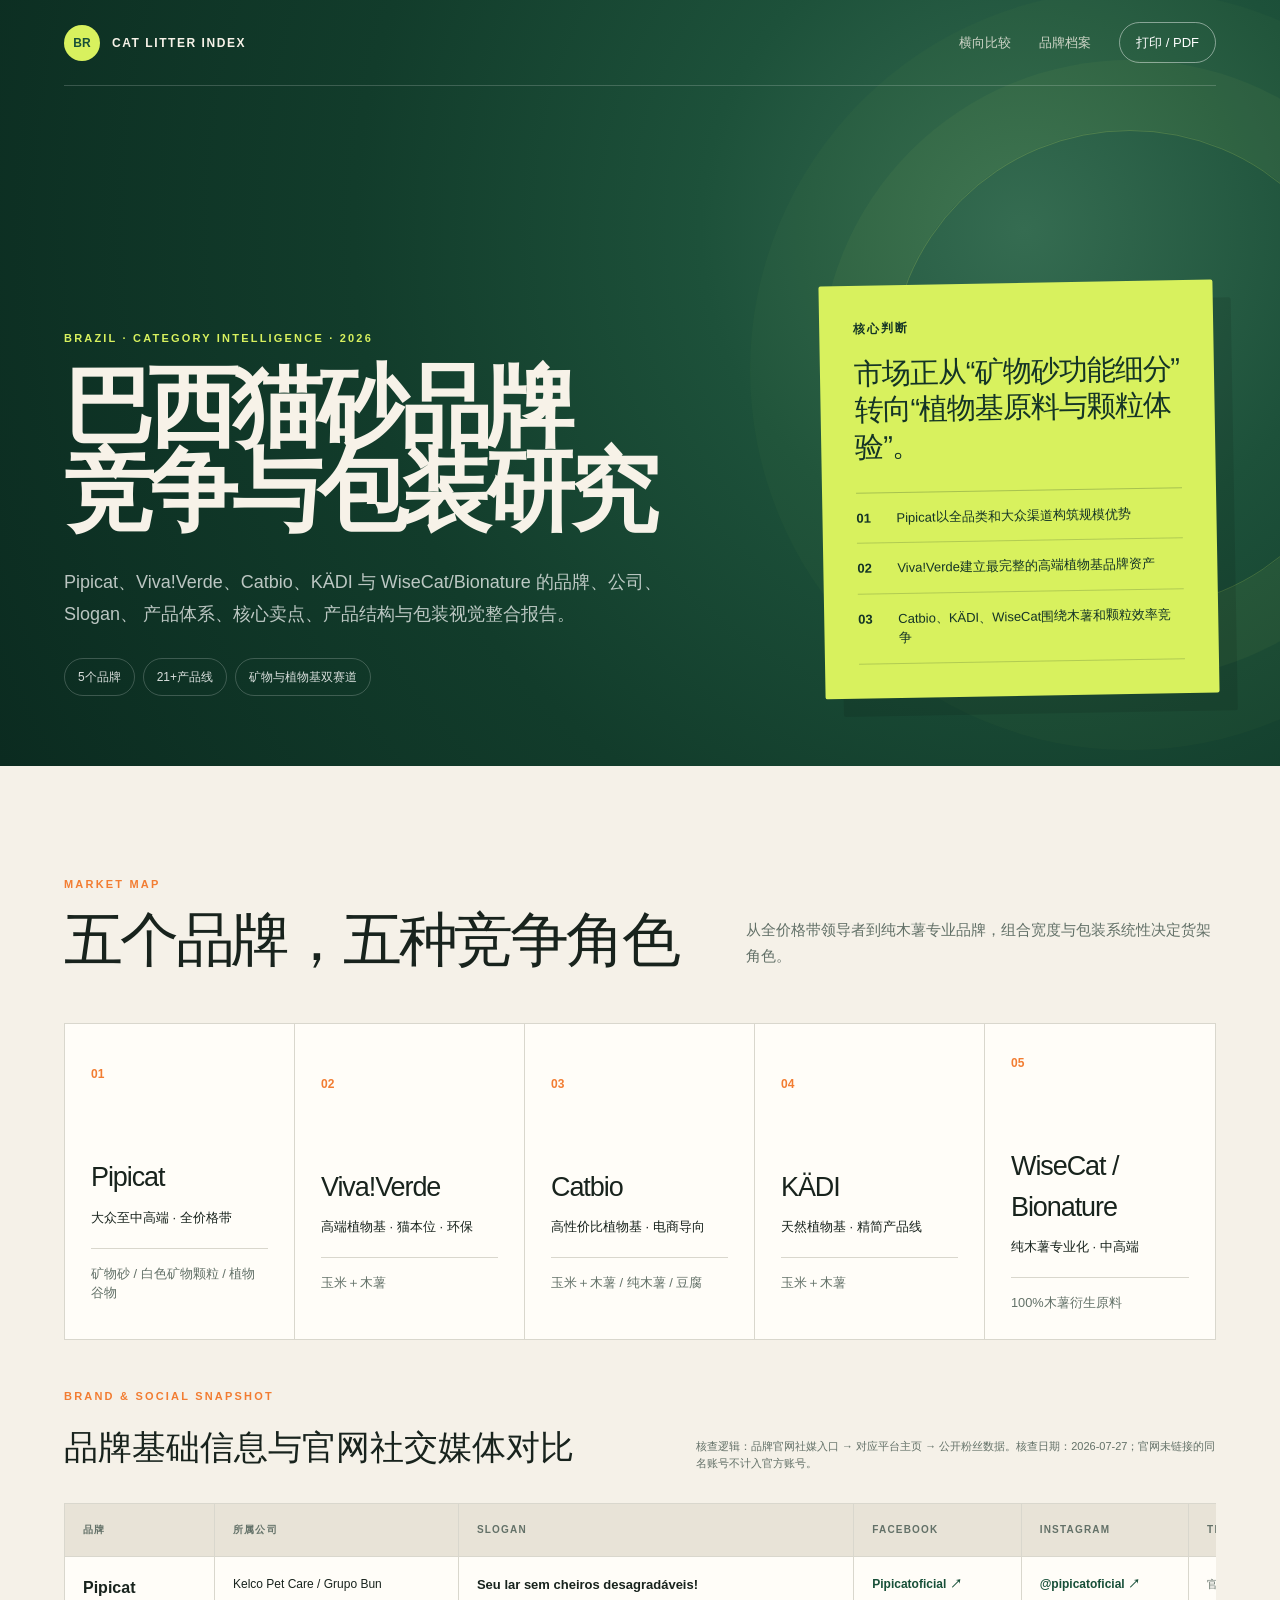
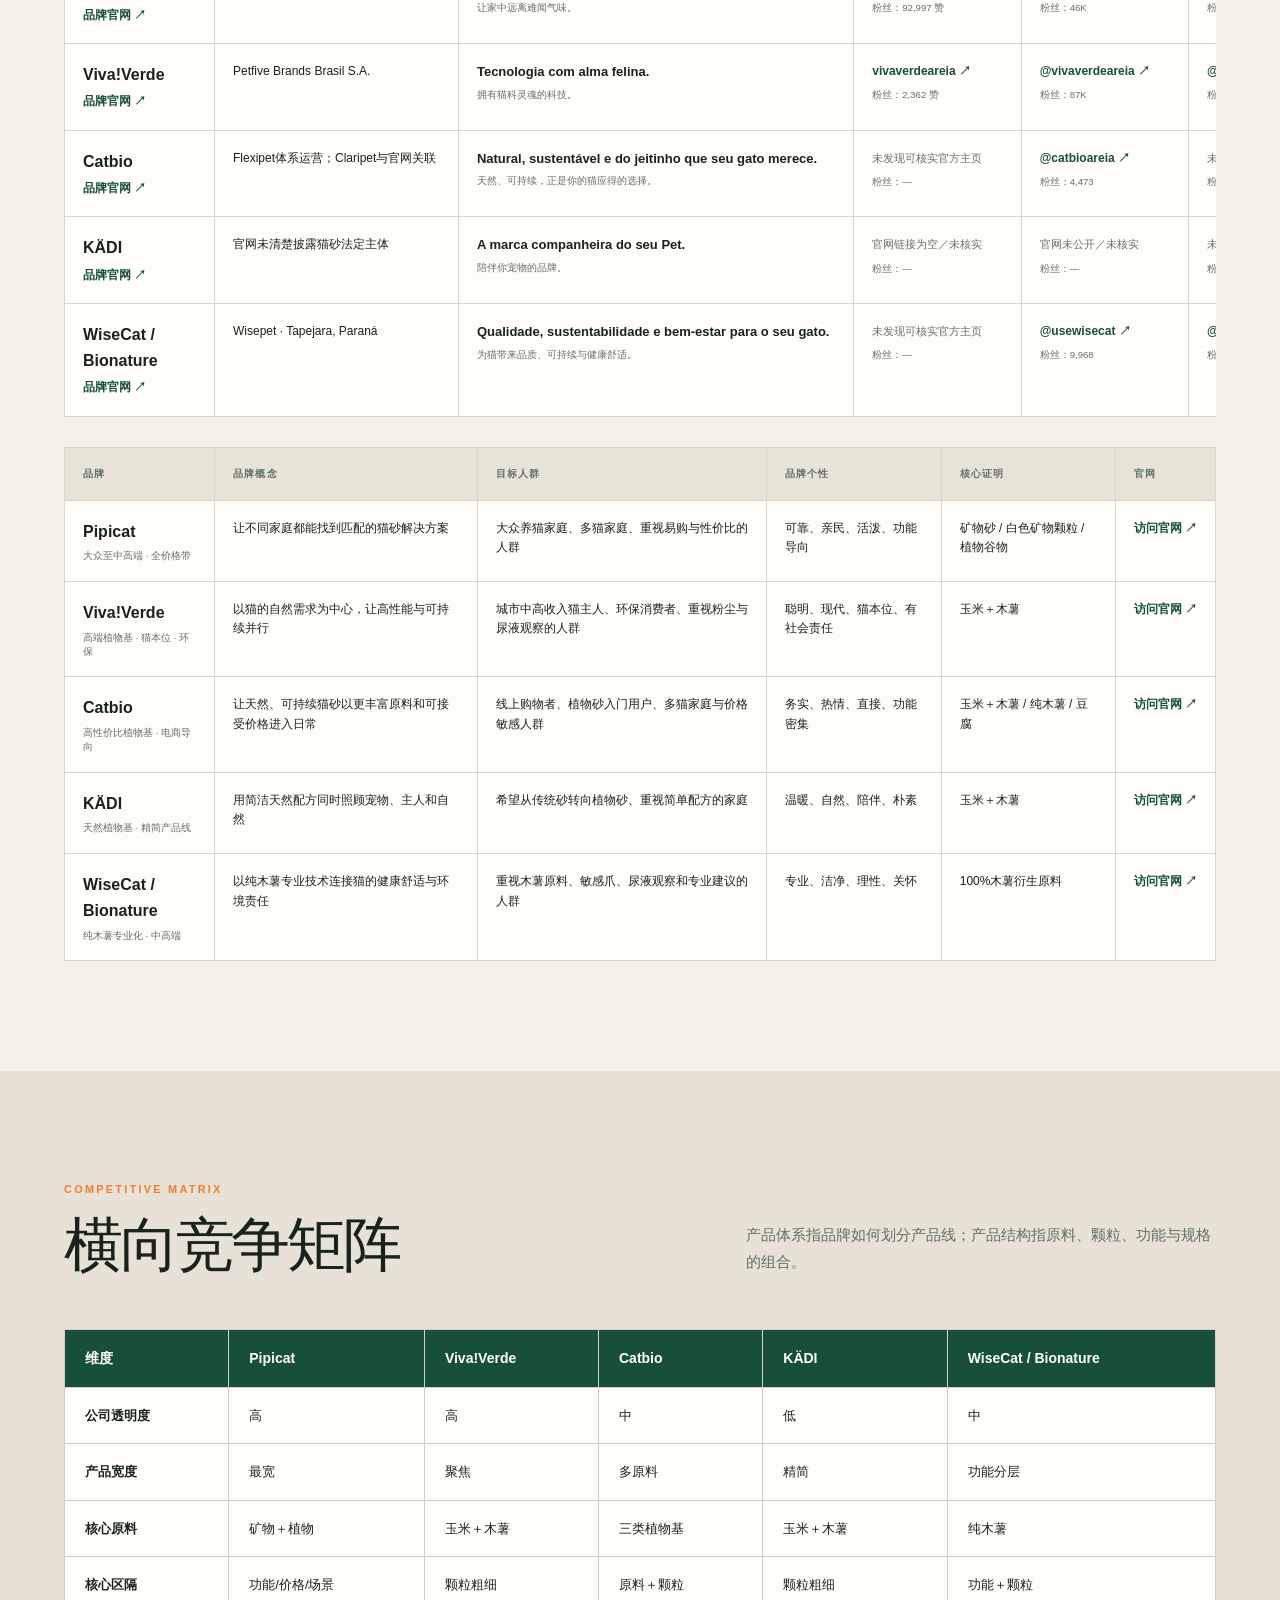
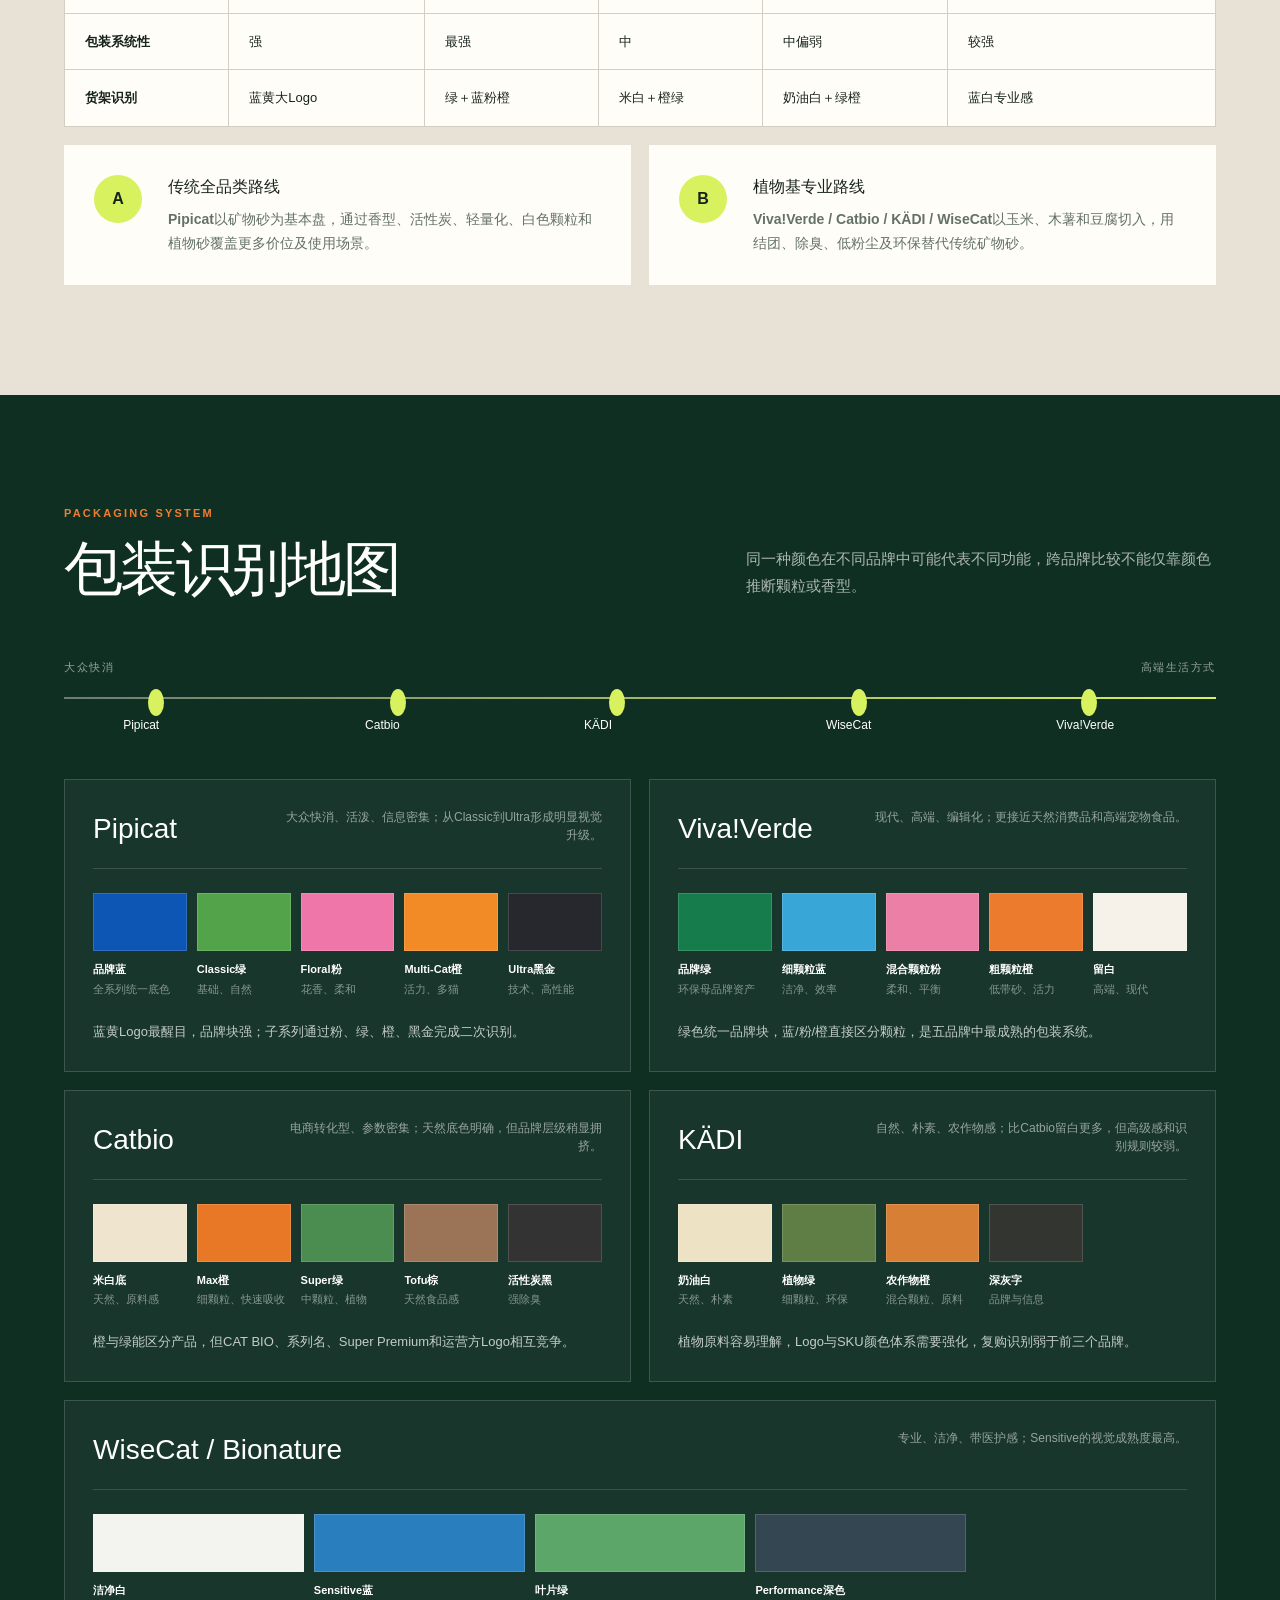
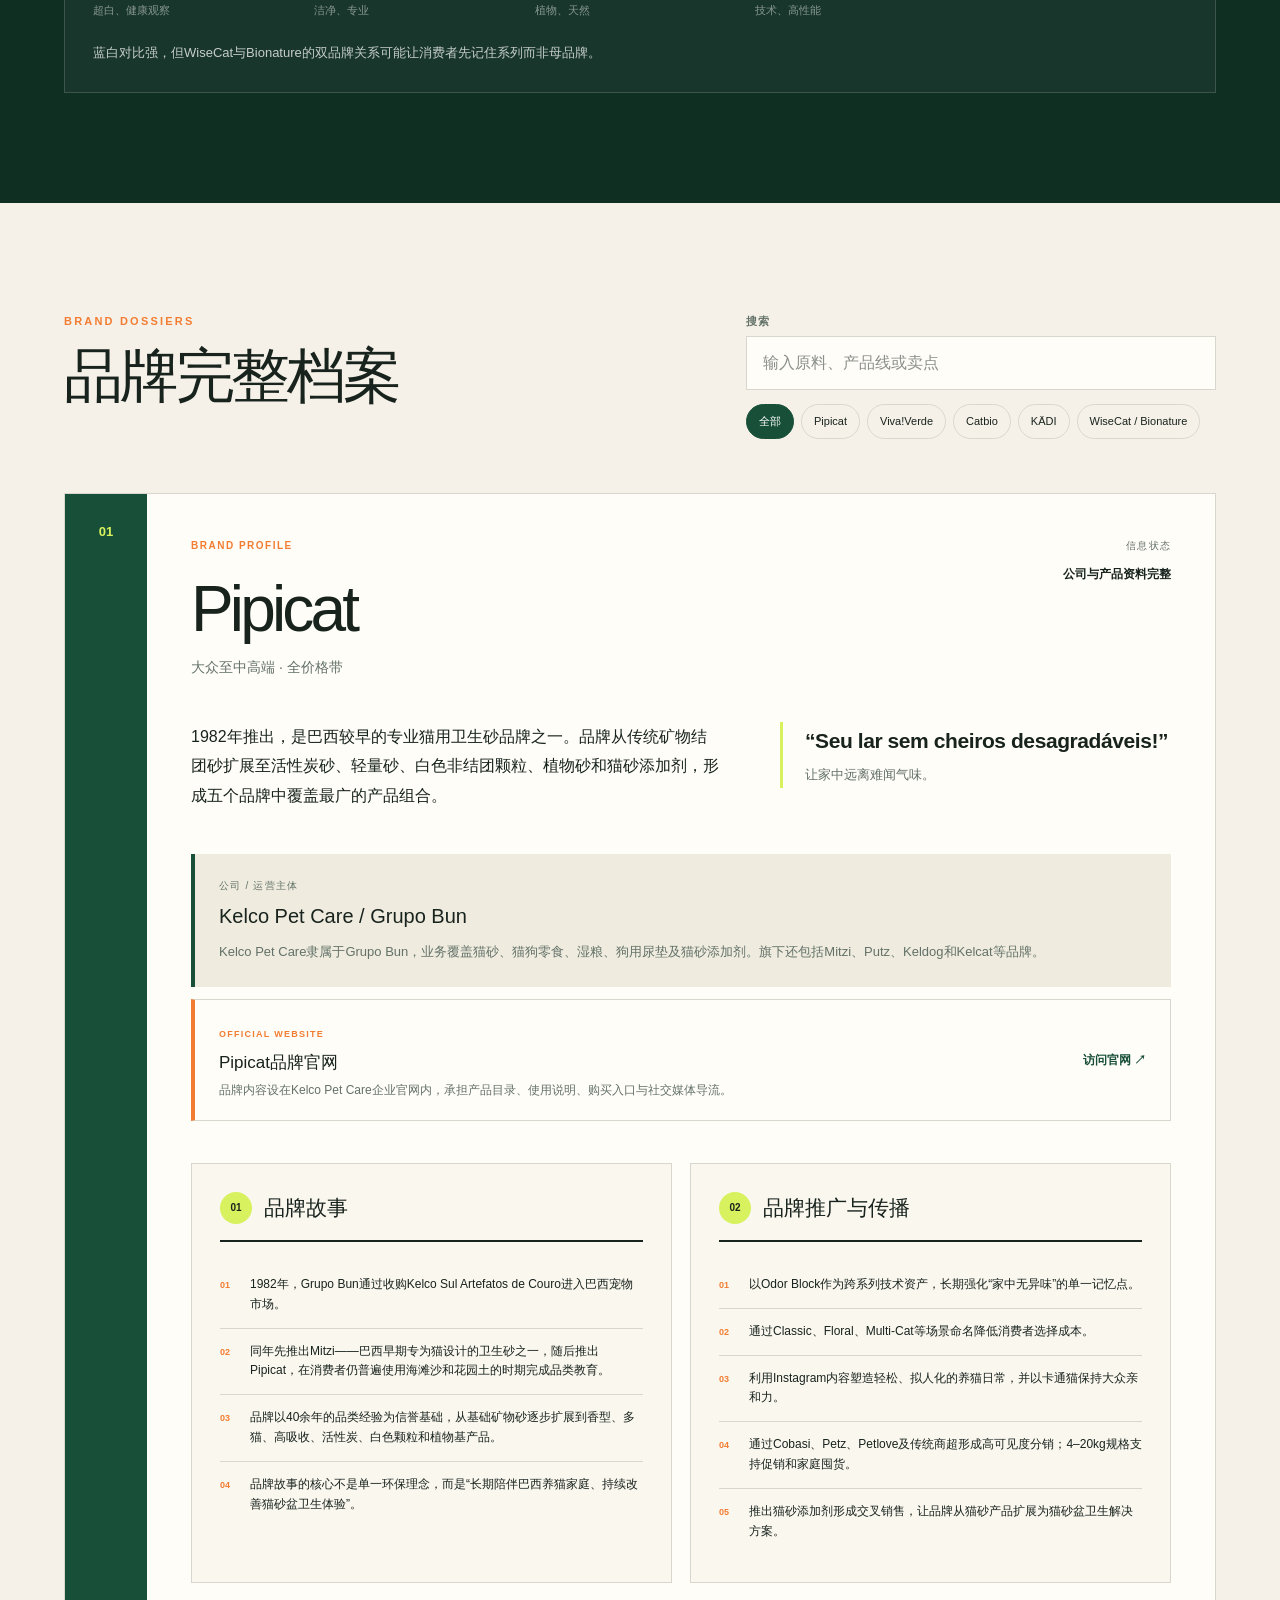
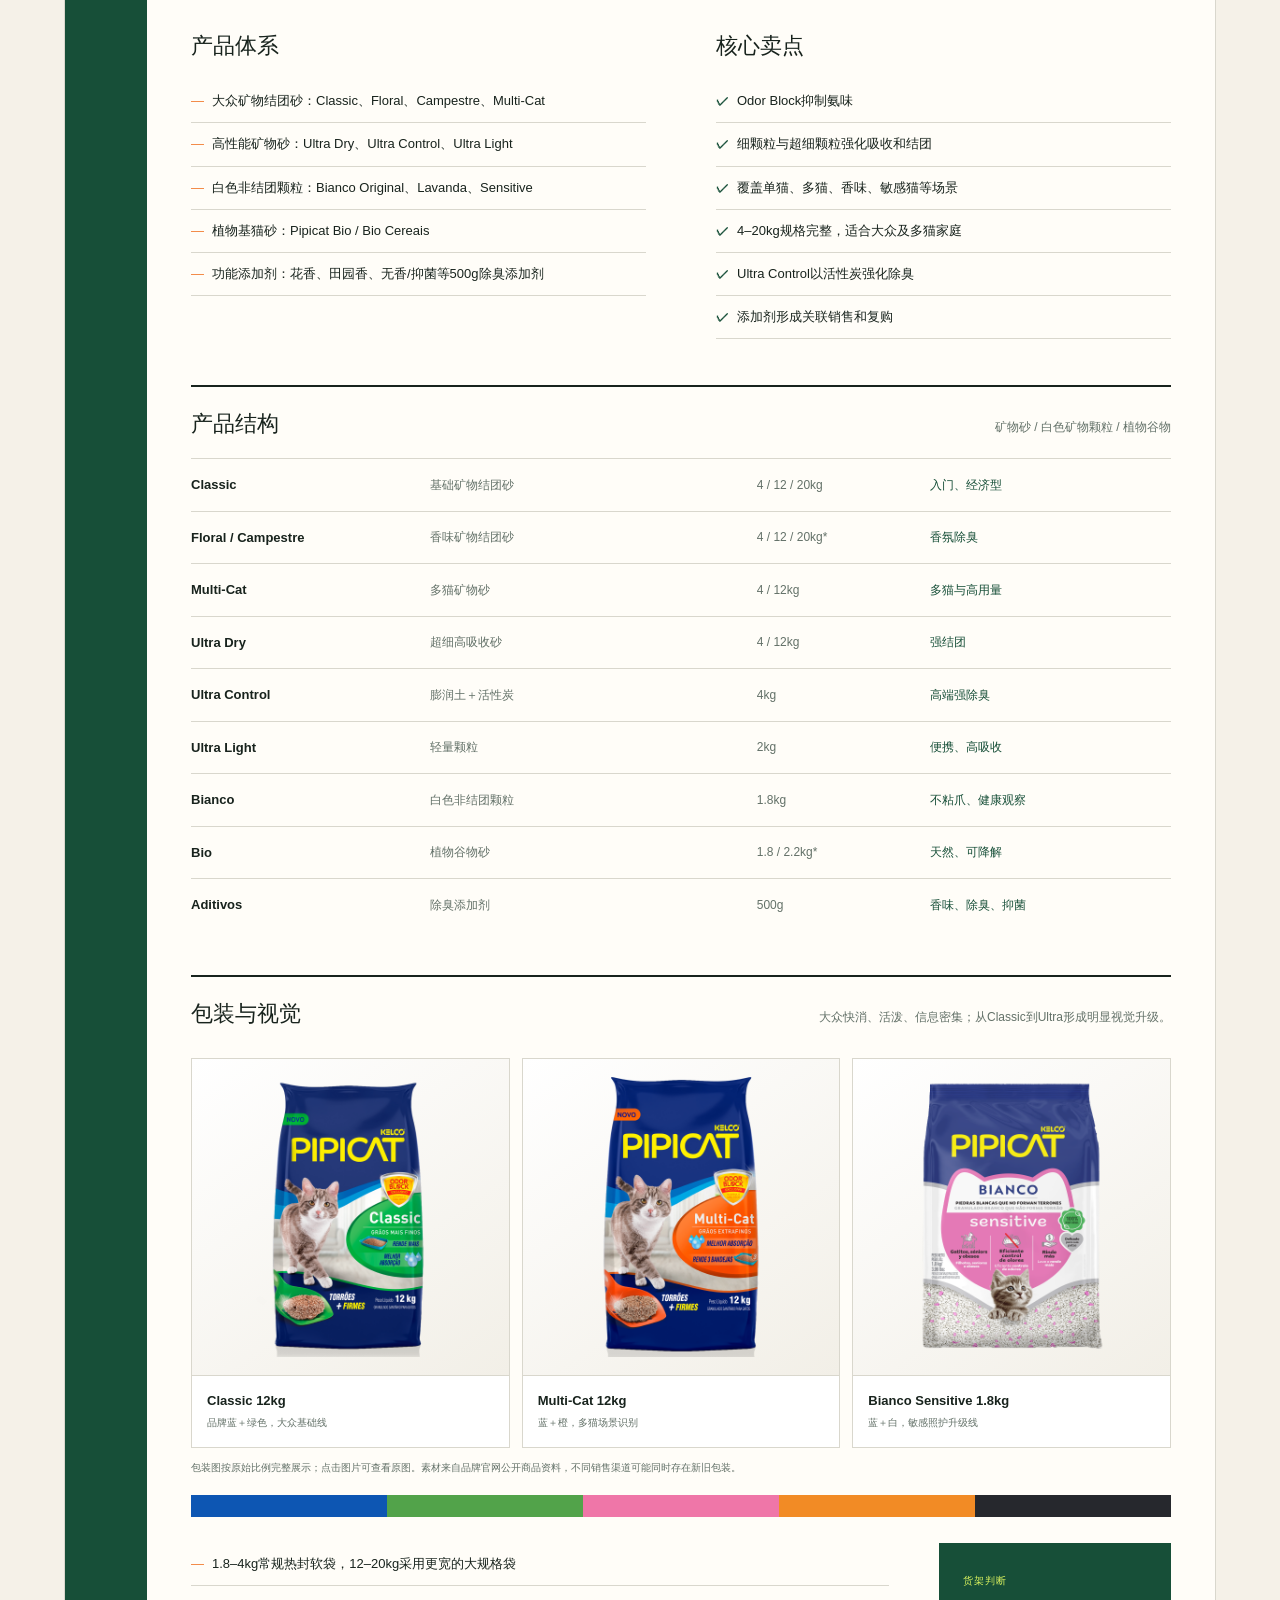
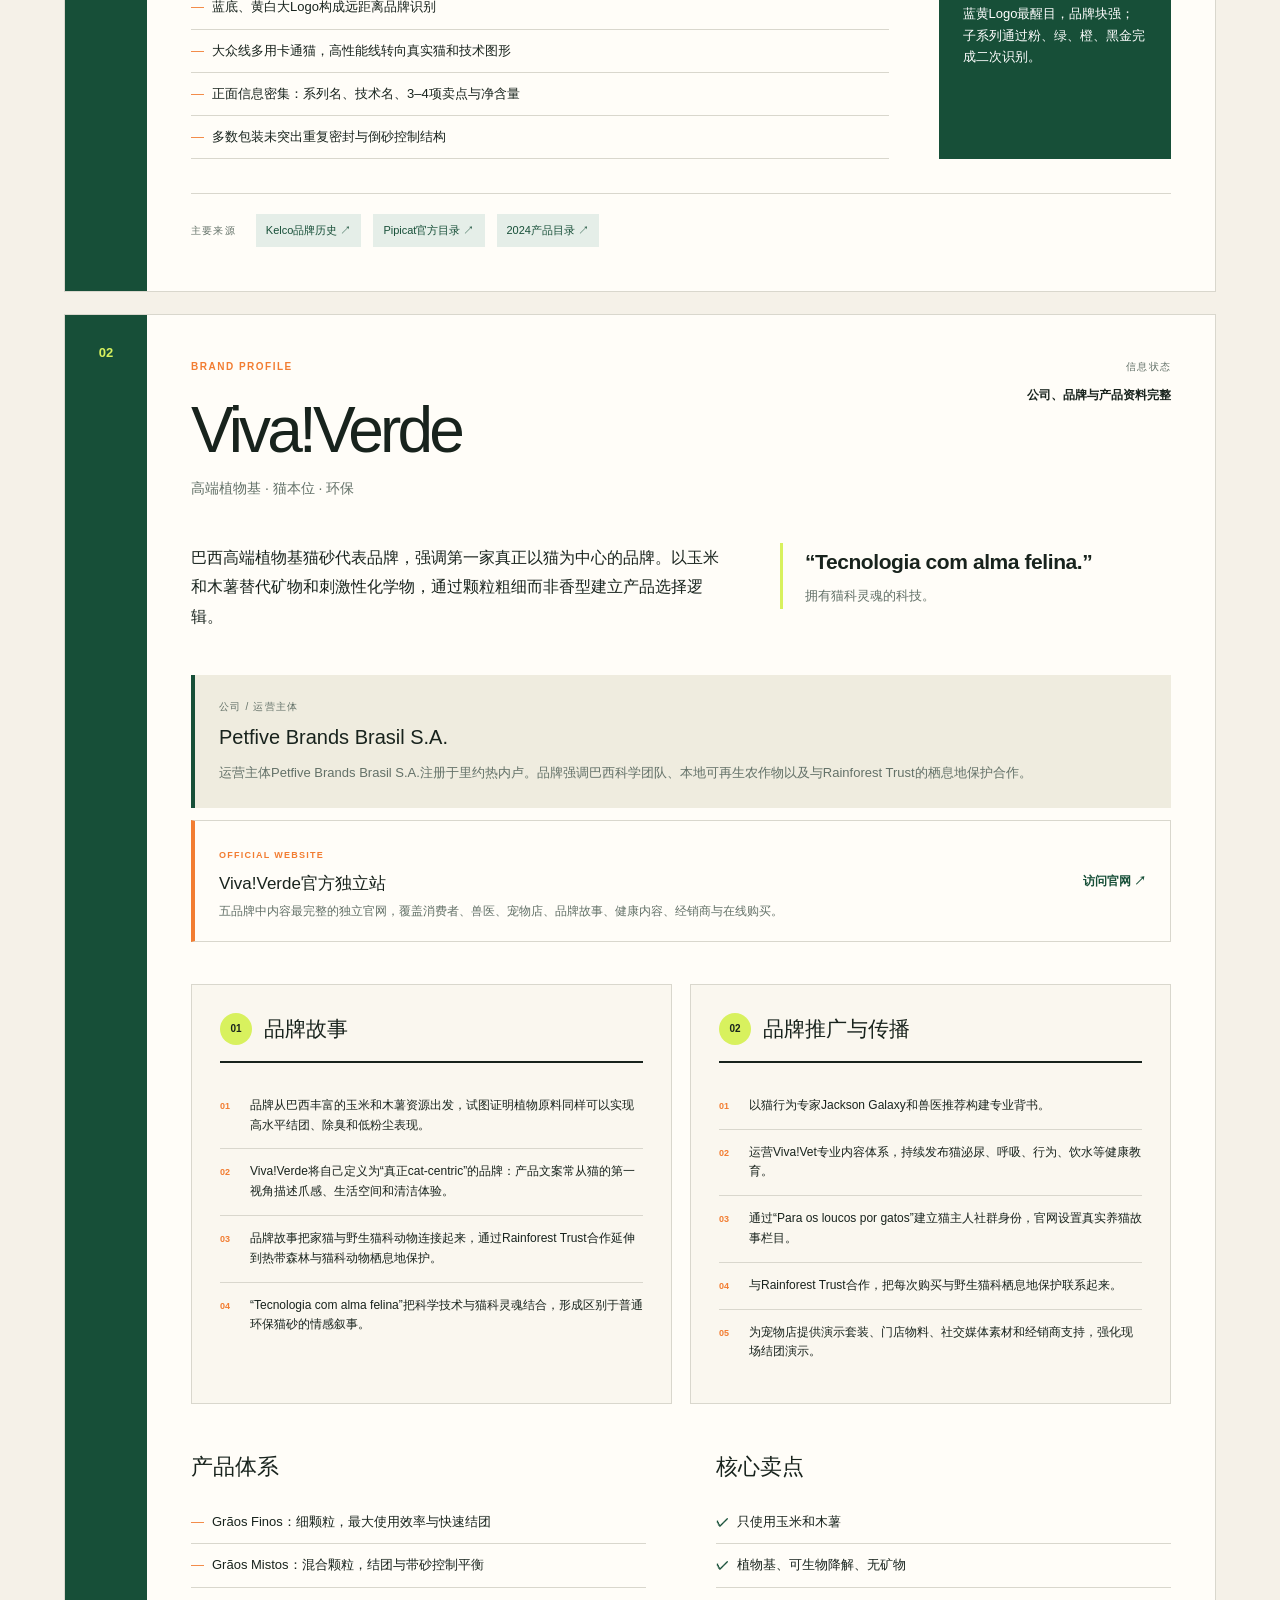
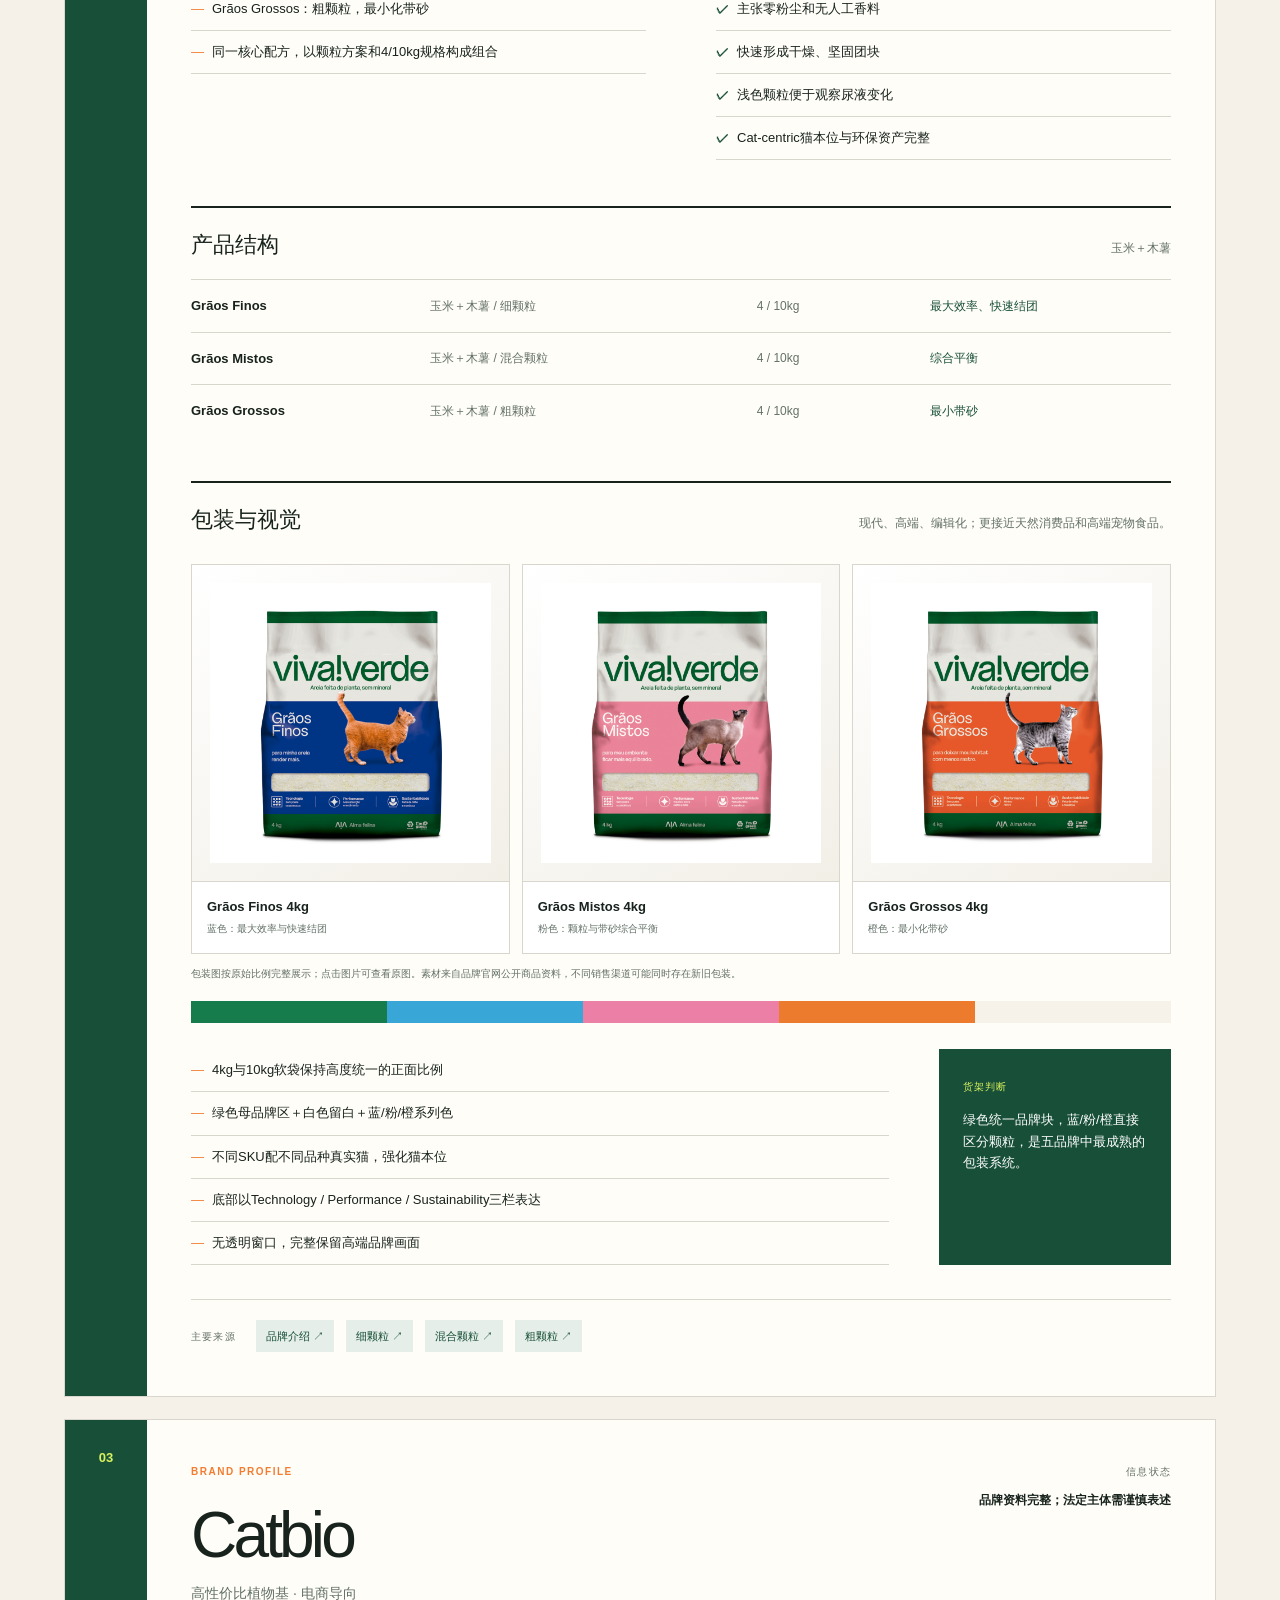
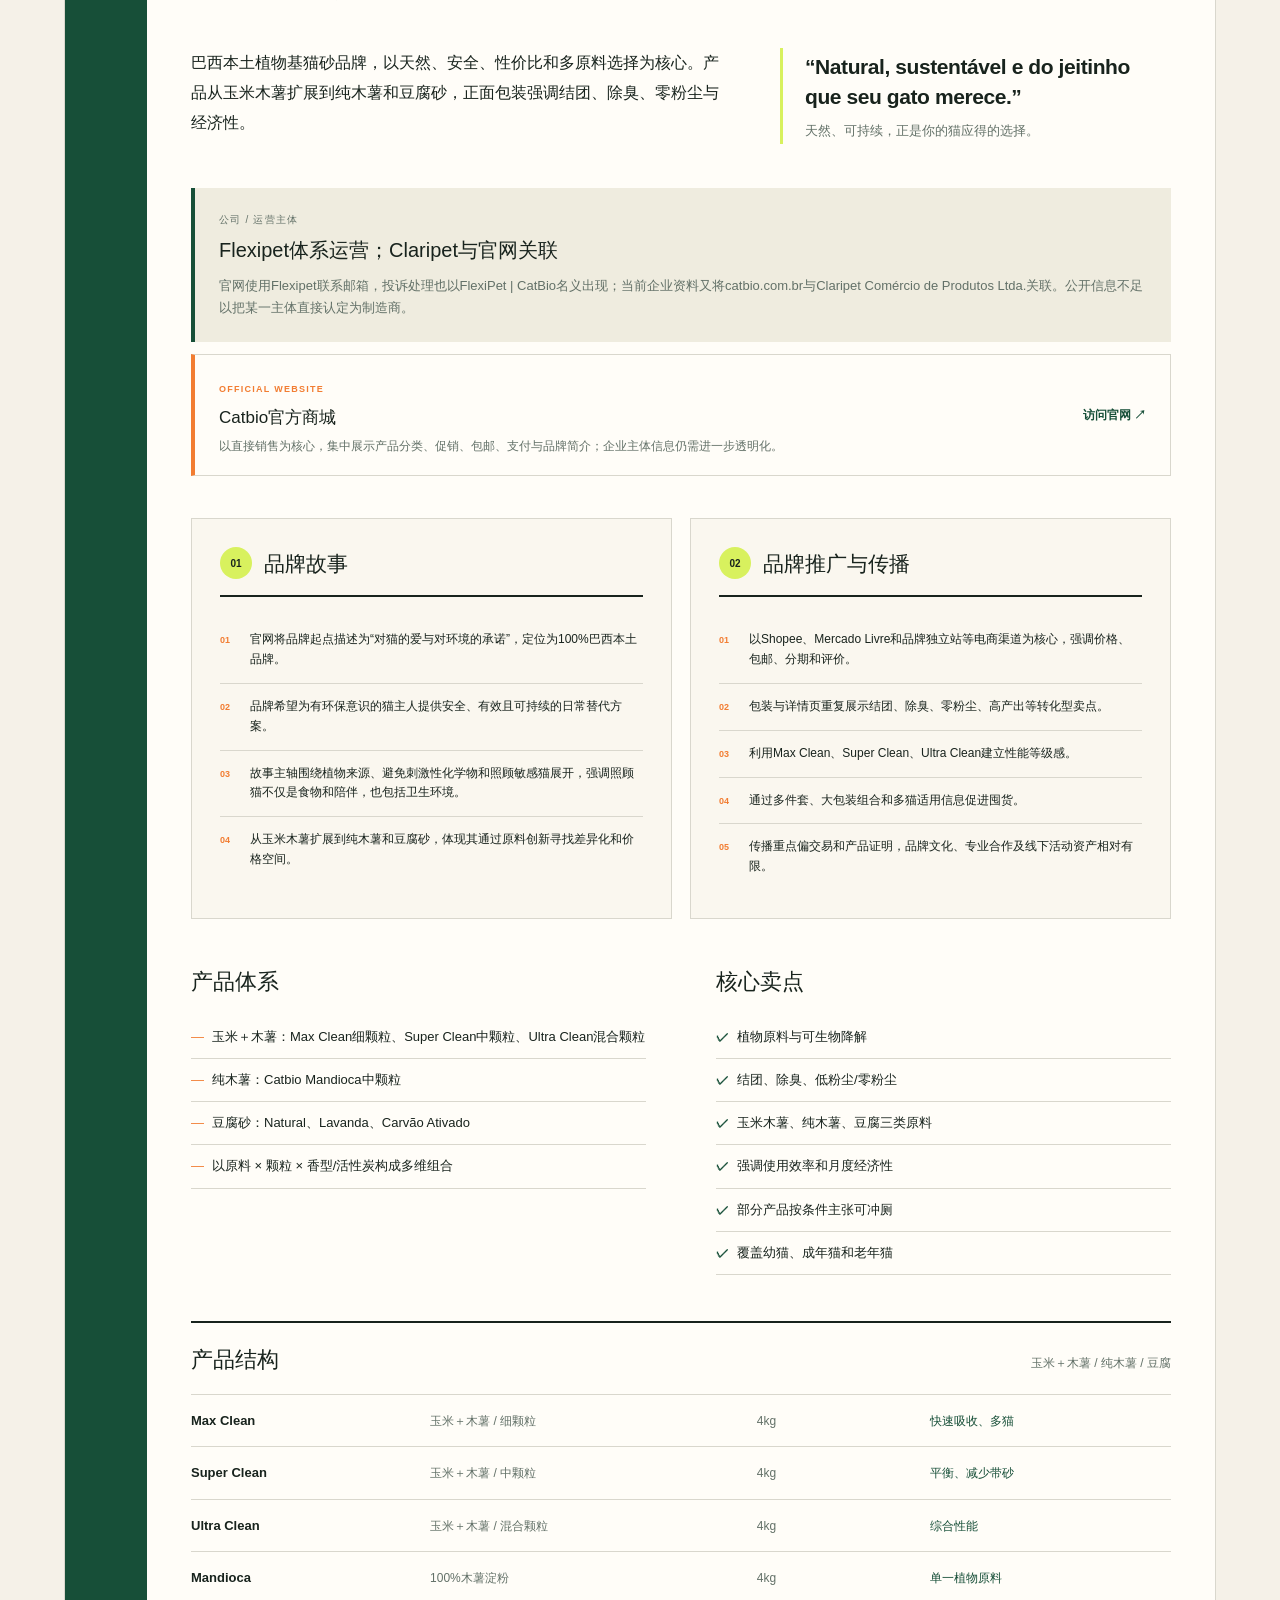
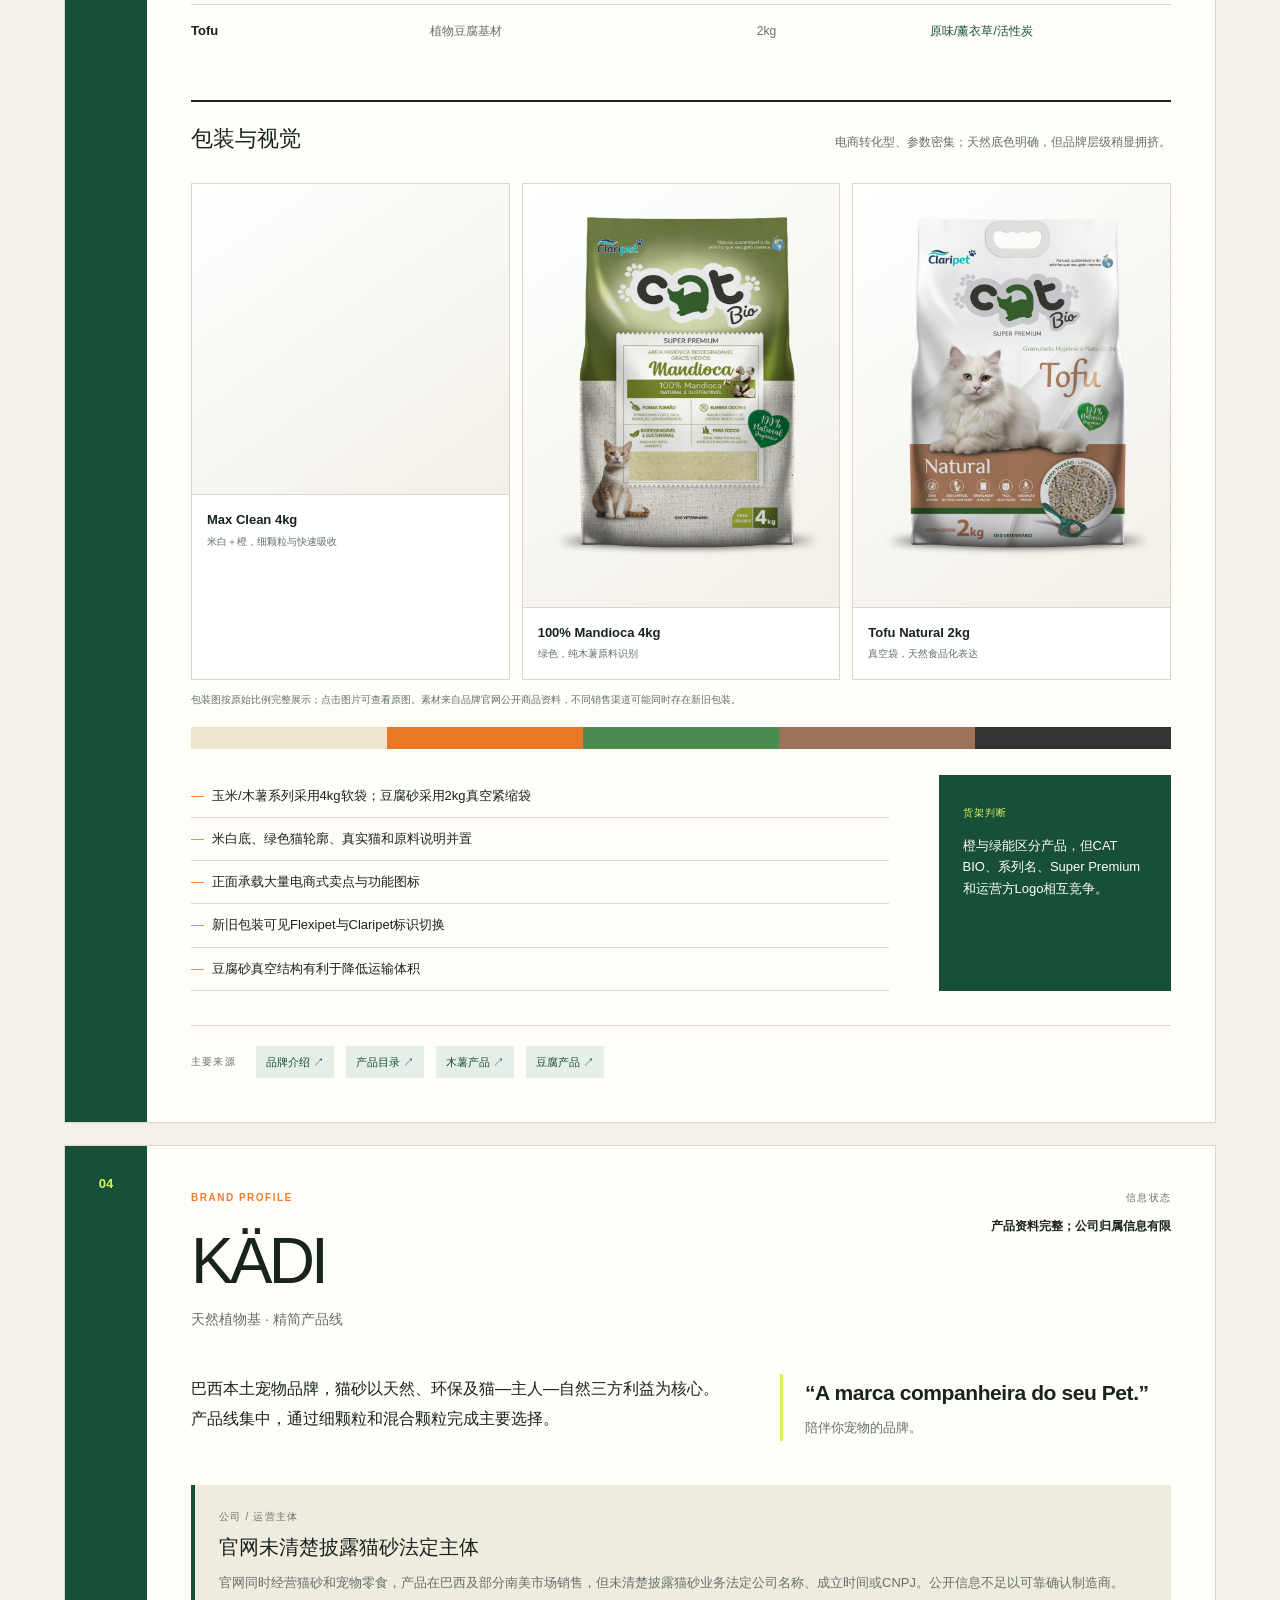
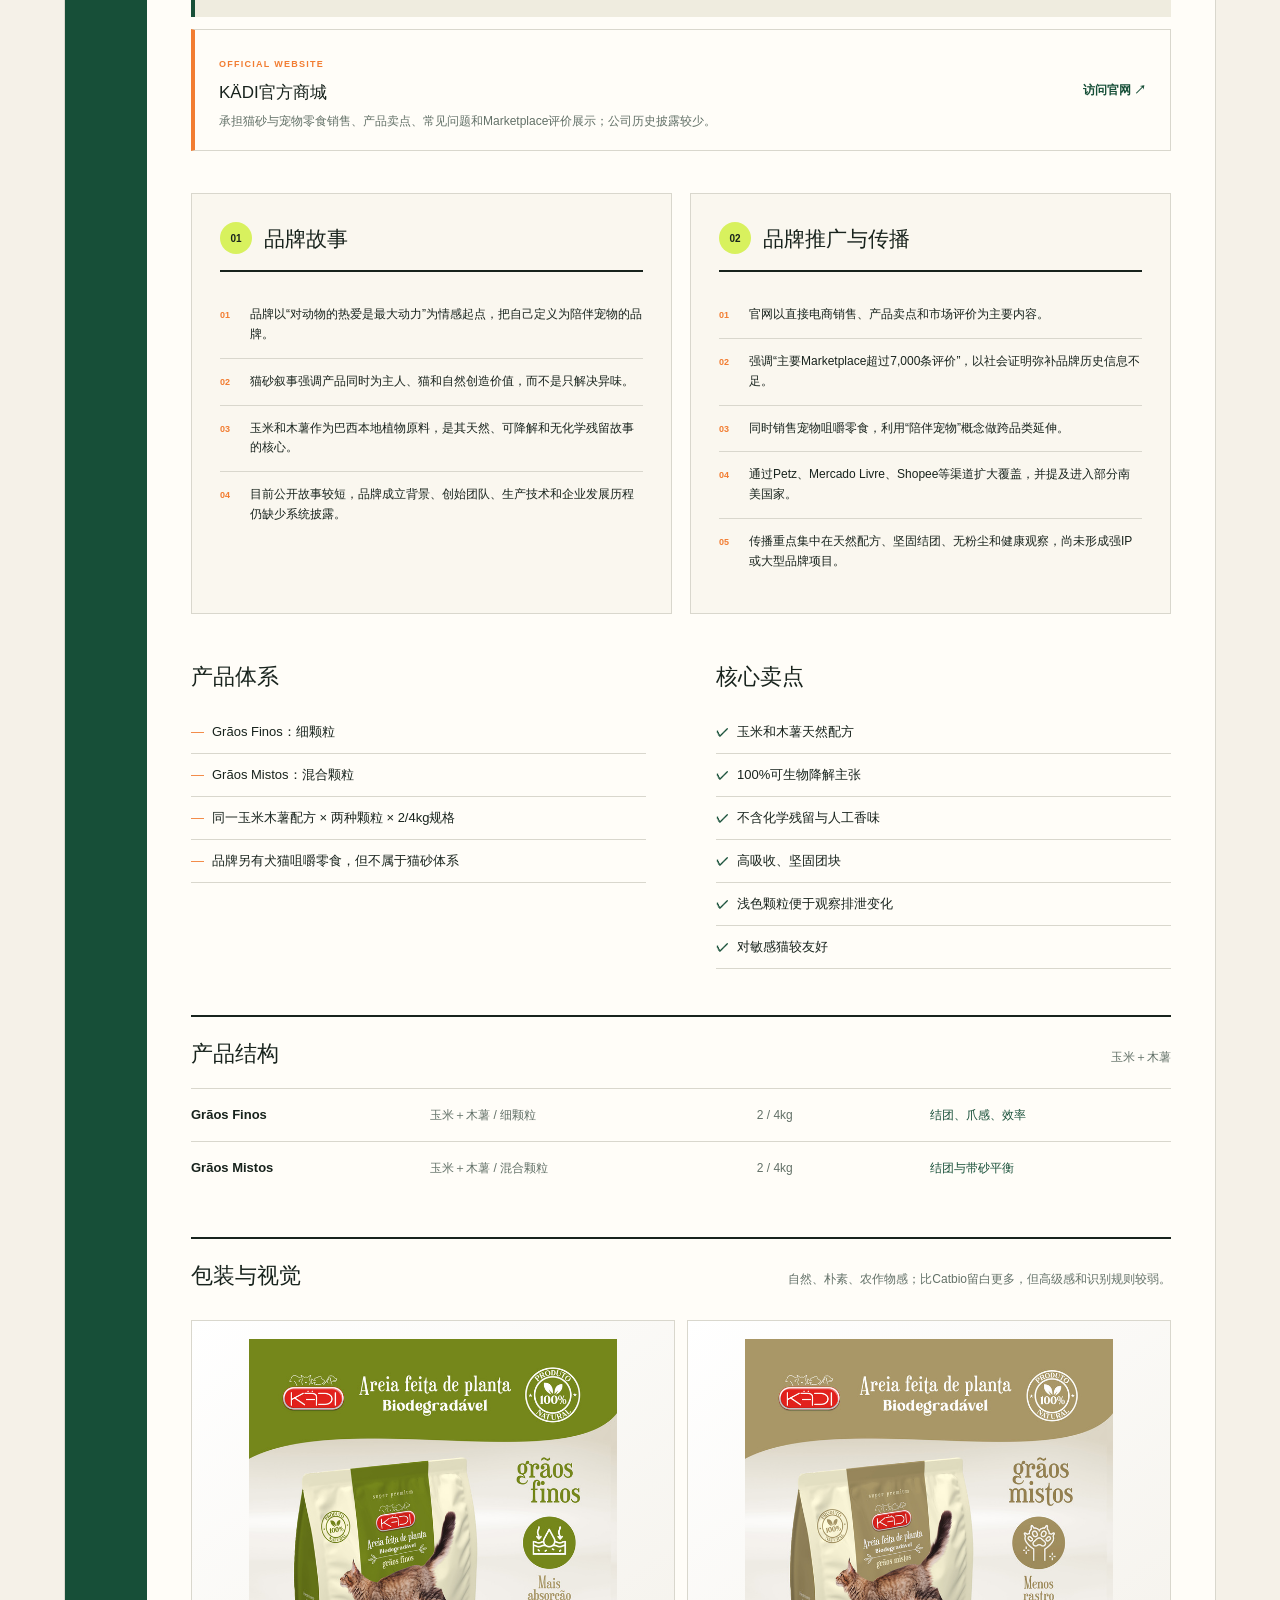
==== commit b8a2b2b1: "Fix Catbio package image sizing" ====
--- a/docs/index.html
+++ b/docs/index.html
@@ -1,2 +1,2 @@
-<!DOCTYPE html><html lang="zh-CN"><head><meta charSet="utf-8"/><meta name="viewport" content="width=device-width, initial-scale=1"/><link rel="stylesheet" href="./assets/index-BeYKyMCc.css" data-rsc-css-href="./assets/index-BeYKyMCc.css" data-precedence="vite-rsc/importer-resources"/><link rel="modulepreload" href="./assets/layout-segment-context-DIDa1uyL.js" crossorigin=""/><link rel="modulepreload" href="./assets/rolldown-runtime-S-ySWqyJ.js" crossorigin=""/><link rel="modulepreload" href="./assets/index-BDdmwxk_.js" crossorigin=""/><link rel="modulepreload" href="./assets/framework-DjPHiq1u.js" crossorigin=""/><link rel="modulepreload" href="./assets/page-BlWTtLGF.js" crossorigin=""/><title>巴西猫砂品牌竞争与包装研究</title><meta name="description" content="Pipicat、Viva!Verde、Catbio、KÄDI与WiseCat的品牌、产品和包装整合研究。"/><script>self.__VINEXT_RSC_PARAMS__={}</script><script>self.__VINEXT_RSC_NAV__={"pathname":"/","searchParams":[]}</script><link rel="modulepreload" href="./assets/index-BDdmwxk_.js" />
-</head><body><main><header class="hero"><nav class="topbar"><a class="brandmark" href="#top" aria-label="返回顶部"><span>BR</span><strong>CAT LITTER INDEX</strong></a><div class="top-actions"><a href="#matrix">横向比较</a><a href="#brands">品牌档案</a><button>打印 / PDF</button></div></nav><div id="top" class="hero-grid"><div><p class="eyebrow">BRAZIL · CATEGORY INTELLIGENCE · 2026</p><h1>巴西猫砂品牌<br/>竞争与包装研究</h1><p class="hero-copy">Pipicat、Viva!Verde、Catbio、KÄDI 与 WiseCat/Bionature 的品牌、公司、Slogan、 产品体系、核心卖点、产品结构与包装视觉整合报告。</p><div class="hero-meta"><span>5个品牌</span><span>21+产品线</span><span>矿物与植物基双赛道</span></div></div><div class="hero-card"><p>核心判断</p><h2>市场正从“矿物砂功能细分”转向“植物基原料与颗粒体验”。</h2><div class="signal-list"><span><b>01</b>Pipicat以全品类和大众渠道构筑规模优势</span><span><b>02</b>Viva!Verde建立最完整的高端植物基品牌资产</span><span><b>03</b>Catbio、KÄDI、WiseCat围绕木薯和颗粒效率竞争</span></div></div></div></header><section class="section overview"><div class="section-head"><div><p class="eyebrow">MARKET MAP</p><h2>五个品牌，五种竞争角色</h2></div><p>从全价格带领导者到纯木薯专业品牌，组合宽度与包装系统性决定货架角色。</p></div><div class="role-grid"><button class="role-card role-pipicat"><span>0<!-- -->1</span><h3>Pipicat</h3><p>大众至中高端 · 全价格带</p><small>矿物砂 / 白色矿物颗粒 / 植物谷物</small></button><button class="role-card role-viva"><span>0<!-- -->2</span><h3>Viva!Verde</h3><p>高端植物基 · 猫本位 · 环保</p><small>玉米＋木薯</small></button><button class="role-card role-catbio"><span>0<!-- -->3</span><h3>Catbio</h3><p>高性价比植物基 · 电商导向</p><small>玉米＋木薯 / 纯木薯 / 豆腐</small></button><button class="role-card role-kadi"><span>0<!-- -->4</span><h3>KÄDI</h3><p>天然植物基 · 精简产品线</p><small>玉米＋木薯</small></button><button class="role-card role-wisecat"><span>0<!-- -->5</span><h3>WiseCat / Bionature</h3><p>纯木薯专业化 · 中高端</p><small>100%木薯衍生原料</small></button></div><div class="comparison-title"><div><p class="eyebrow">BRAND &amp; SOCIAL SNAPSHOT</p><h3>品牌基础信息与官网社交媒体对比</h3></div><p>核查逻辑：品牌官网社媒入口 → 对应平台主页 → 公开粉丝数据。核查日期：2026-07-27；官网未链接的同名账号不计入官方账号。</p></div><div class="concept-table-wrap"><table class="concept-table social-table"><thead><tr><th>品牌</th><th>所属公司</th><th>Slogan</th><th>Facebook</th><th>Instagram</th><th>TikTok</th><th>X / Twitter</th></tr></thead><tbody><tr><td><strong>Pipicat</strong><a href="https://www.kelcopetcare.com.br/marcas/pipicat/" target="_blank" rel="noreferrer">品牌官网 ↗</a></td><td>Kelco Pet Care / Grupo Bun</td><td><strong class="slogan-original">Seu lar sem cheiros desagradáveis!</strong><small>让家中远离难闻气味。</small></td><td><a href="https://www.facebook.com/Pipicatoficial" target="_blank" rel="noreferrer">Pipicatoficial<!-- --> ↗</a><small>粉丝：<!-- -->92,997 赞</small></td><td><a href="https://www.instagram.com/pipicatoficial/" target="_blank" rel="noreferrer">@pipicatoficial<!-- --> ↗</a><small>粉丝：<!-- -->46K</small></td><td><span class="social-missing">官网未提供TikTok入口</span><small>粉丝：<!-- -->—</small></td><td><span class="social-missing">未发现官方账号</span><small>粉丝：<!-- -->—</small></td></tr><tr><td><strong>Viva!Verde</strong><a href="https://www.vivaverde.com.br/" target="_blank" rel="noreferrer">品牌官网 ↗</a></td><td>Petfive Brands Brasil S.A.</td><td><strong class="slogan-original">Tecnologia com alma felina.</strong><small>拥有猫科灵魂的科技。</small></td><td><a href="https://www.facebook.com/vivaverdeareia" target="_blank" rel="noreferrer">vivaverdeareia<!-- --> ↗</a><small>粉丝：<!-- -->2,362 赞</small></td><td><a href="https://www.instagram.com/vivaverdeareia/" target="_blank" rel="noreferrer">@vivaverdeareia<!-- --> ↗</a><small>粉丝：<!-- -->87K</small></td><td><a href="https://www.tiktok.com/@vivaverdeareia" target="_blank" rel="noreferrer">@vivaverdeareia<!-- --> ↗</a><small>粉丝：<!-- -->4,384</small></td><td><span class="social-missing">未发现官方账号</span><small>粉丝：<!-- -->—</small></td></tr><tr><td><strong>Catbio</strong><a href="https://www.catbio.com.br/" target="_blank" rel="noreferrer">品牌官网 ↗</a></td><td>Flexipet体系运营；Claripet与官网关联</td><td><strong class="slogan-original">Natural, sustentável e do jeitinho que seu gato merece.</strong><small>天然、可持续，正是你的猫应得的选择。</small></td><td><span class="social-missing">未发现可核实官方主页</span><small>粉丝：<!-- -->—</small></td><td><a href="https://www.instagram.com/catbioareia" target="_blank" rel="noreferrer">@catbioareia<!-- --> ↗</a><small>粉丝：<!-- -->4,473</small></td><td><span class="social-missing">未发现官方账号</span><small>粉丝：<!-- -->—</small></td><td><span class="social-missing">未发现官方账号</span><small>粉丝：<!-- -->—</small></td></tr><tr><td><strong>KÄDI</strong><a href="https://kadi.com.br/" target="_blank" rel="noreferrer">品牌官网 ↗</a></td><td>官网未清楚披露猫砂法定主体</td><td><strong class="slogan-original">A marca companheira do seu Pet.</strong><small>陪伴你宠物的品牌。</small></td><td><span class="social-missing">官网链接为空／未核实</span><small>粉丝：<!-- -->—</small></td><td><span class="social-missing">官网未公开／未核实</span><small>粉丝：<!-- -->—</small></td><td><span class="social-missing">未发现官方账号</span><small>粉丝：<!-- -->—</small></td><td><span class="social-missing">未发现官方账号</span><small>粉丝：<!-- -->—</small></td></tr><tr><td><strong>WiseCat / Bionature</strong><a href="https://wisecat.com.br/" target="_blank" rel="noreferrer">品牌官网 ↗</a></td><td>Wisepet · Tapejara, Paraná</td><td><strong class="slogan-original">Qualidade, sustentabilidade e bem-estar para o seu gato.</strong><small>为猫带来品质、可持续与健康舒适。</small></td><td><span class="social-missing">未发现可核实官方主页</span><small>粉丝：<!-- -->—</small></td><td><a href="https://www.instagram.com/usewisecat/" target="_blank" rel="noreferrer">@usewisecat<!-- --> ↗</a><small>粉丝：<!-- -->9,968</small></td><td><a href="https://www.tiktok.com/@use.wisecat" target="_blank" rel="noreferrer">@use.wisecat<!-- --> ↗</a><small>粉丝：<!-- -->224</small></td><td><span class="social-missing">未发现官方账号</span><small>粉丝：<!-- -->—</small></td></tr></tbody></table></div><div class="concept-table-wrap"><table class="concept-table"><thead><tr><th>品牌</th><th>品牌概念</th><th>目标人群</th><th>品牌个性</th><th>核心证明</th><th>官网</th></tr></thead><tbody><tr><td><strong>Pipicat</strong><small>大众至中高端 · 全价格带</small></td><td>让不同家庭都能找到匹配的猫砂解决方案</td><td>大众养猫家庭、多猫家庭、重视易购与性价比的人群</td><td>可靠、亲民、活泼、功能导向</td><td>矿物砂 / 白色矿物颗粒 / 植物谷物</td><td><a href="https://www.kelcopetcare.com.br/marcas/pipicat/" target="_blank" rel="noreferrer">访问官网 ↗</a></td></tr><tr><td><strong>Viva!Verde</strong><small>高端植物基 · 猫本位 · 环保</small></td><td>以猫的自然需求为中心，让高性能与可持续并行</td><td>城市中高收入猫主人、环保消费者、重视粉尘与尿液观察的人群</td><td>聪明、现代、猫本位、有社会责任</td><td>玉米＋木薯</td><td><a href="https://www.vivaverde.com.br/" target="_blank" rel="noreferrer">访问官网 ↗</a></td></tr><tr><td><strong>Catbio</strong><small>高性价比植物基 · 电商导向</small></td><td>让天然、可持续猫砂以更丰富原料和可接受价格进入日常</td><td>线上购物者、植物砂入门用户、多猫家庭与价格敏感人群</td><td>务实、热情、直接、功能密集</td><td>玉米＋木薯 / 纯木薯 / 豆腐</td><td><a href="https://www.catbio.com.br/" target="_blank" rel="noreferrer">访问官网 ↗</a></td></tr><tr><td><strong>KÄDI</strong><small>天然植物基 · 精简产品线</small></td><td>用简洁天然配方同时照顾宠物、主人和自然</td><td>希望从传统砂转向植物砂、重视简单配方的家庭</td><td>温暖、自然、陪伴、朴素</td><td>玉米＋木薯</td><td><a href="https://kadi.com.br/" target="_blank" rel="noreferrer">访问官网 ↗</a></td></tr><tr><td><strong>WiseCat / Bionature</strong><small>纯木薯专业化 · 中高端</small></td><td>以纯木薯专业技术连接猫的健康舒适与环境责任</td><td>重视木薯原料、敏感爪、尿液观察和专业建议的人群</td><td>专业、洁净、理性、关怀</td><td>100%木薯衍生原料</td><td><a href="https://wisecat.com.br/" target="_blank" rel="noreferrer">访问官网 ↗</a></td></tr></tbody></table></div></section><section id="matrix" class="section matrix-section"><div class="section-head"><div><p class="eyebrow">COMPETITIVE MATRIX</p><h2>横向竞争矩阵</h2></div><p>产品体系指品牌如何划分产品线；产品结构指原料、颗粒、功能与规格的组合。</p></div><div class="table-wrap"><table class="matrix"><thead><tr><th>维度</th><th>Pipicat</th><th>Viva!Verde</th><th>Catbio</th><th>KÄDI</th><th>WiseCat / Bionature</th></tr></thead><tbody><tr><td>公司透明度</td><td>高</td><td>高</td><td>中</td><td>低</td><td>中</td></tr><tr><td>产品宽度</td><td>最宽</td><td>聚焦</td><td>多原料</td><td>精简</td><td>功能分层</td></tr><tr><td>核心原料</td><td>矿物＋植物</td><td>玉米＋木薯</td><td>三类植物基</td><td>玉米＋木薯</td><td>纯木薯</td></tr><tr><td>核心区隔</td><td>功能/价格/场景</td><td>颗粒粗细</td><td>原料＋颗粒</td><td>颗粒粗细</td><td>功能＋颗粒</td></tr><tr><td>包装系统性</td><td>强</td><td>最强</td><td>中</td><td>中偏弱</td><td>较强</td></tr><tr><td>货架识别</td><td>蓝黄大Logo</td><td>绿＋蓝粉橙</td><td>米白＋橙绿</td><td>奶油白＋绿橙</td><td>蓝白专业感</td></tr></tbody></table></div><div class="two-routes"><article><span>A</span><div><h3>传统全品类路线</h3><p><strong>Pipicat</strong>以矿物砂为基本盘，通过香型、活性炭、轻量化、白色颗粒和植物砂覆盖更多价位及使用场景。</p></div></article><article><span>B</span><div><h3>植物基专业路线</h3><p><strong>Viva!Verde / Catbio / KÄDI / WiseCat</strong>以玉米、木薯和豆腐切入，用结团、除臭、低粉尘及环保替代传统矿物砂。</p></div></article></div></section><section class="section packaging-map"><div class="section-head"><div><p class="eyebrow">PACKAGING SYSTEM</p><h2>包装识别地图</h2></div><p>同一种颜色在不同品牌中可能代表不同功能，跨品牌比较不能仅靠颜色推断颗粒或香型。</p></div><div class="visual-axis"><div class="axis-label"><span>大众快消</span><span>高端生活方式</span></div><div class="axis-line"><i style="left:8%">Pipicat</i><i style="left:29%">Catbio</i><i style="left:48%">KÄDI</i><i style="left:69%">WiseCat</i><i style="left:89%">Viva!Verde</i></div></div><div class="pack-grid"><article class="pack-card"><div class="pack-title"><h3>Pipicat</h3><span>大众快消、活泼、信息密集；从Classic到Ultra形成明显视觉升级。</span></div><div class="swatches"><div><i style="background:#0d56b3"></i><b>品牌蓝</b><small>全系列统一底色</small></div><div><i style="background:#52a34a"></i><b>Classic绿</b><small>基础、自然</small></div><div><i style="background:#ef76a8"></i><b>Floral粉</b><small>花香、柔和</small></div><div><i style="background:#f28b25"></i><b>Multi-Cat橙</b><small>活力、多猫</small></div><div><i style="background:#26282d"></i><b>Ultra黑金</b><small>技术、高性能</small></div></div><p>蓝黄Logo最醒目，品牌块强；子系列通过粉、绿、橙、黑金完成二次识别。</p></article><article class="pack-card"><div class="pack-title"><h3>Viva!Verde</h3><span>现代、高端、编辑化；更接近天然消费品和高端宠物食品。</span></div><div class="swatches"><div><i style="background:#167c4b"></i><b>品牌绿</b><small>环保母品牌资产</small></div><div><i style="background:#38a7d8"></i><b>细颗粒蓝</b><small>洁净、效率</small></div><div><i style="background:#ec7fa6"></i><b>混合颗粒粉</b><small>柔和、平衡</small></div><div><i style="background:#ed7b2e"></i><b>粗颗粒橙</b><small>低带砂、活力</small></div><div><i style="background:#f6f2e9"></i><b>留白</b><small>高端、现代</small></div></div><p>绿色统一品牌块，蓝/粉/橙直接区分颗粒，是五品牌中最成熟的包装系统。</p></article><article class="pack-card"><div class="pack-title"><h3>Catbio</h3><span>电商转化型、参数密集；天然底色明确，但品牌层级稍显拥挤。</span></div><div class="swatches"><div><i style="background:#efe5cf"></i><b>米白底</b><small>天然、原料感</small></div><div><i style="background:#e87826"></i><b>Max橙</b><small>细颗粒、快速吸收</small></div><div><i style="background:#4b8d50"></i><b>Super绿</b><small>中颗粒、植物</small></div><div><i style="background:#9b7457"></i><b>Tofu棕</b><small>天然食品感</small></div><div><i style="background:#333333"></i><b>活性炭黑</b><small>强除臭</small></div></div><p>橙与绿能区分产品，但CAT BIO、系列名、Super Premium和运营方Logo相互竞争。</p></article><article class="pack-card"><div class="pack-title"><h3>KÄDI</h3><span>自然、朴素、农作物感；比Catbio留白更多，但高级感和识别规则较弱。</span></div><div class="swatches"><div><i style="background:#eee2c5"></i><b>奶油白</b><small>天然、朴素</small></div><div><i style="background:#5f7e45"></i><b>植物绿</b><small>细颗粒、环保</small></div><div><i style="background:#d78035"></i><b>农作物橙</b><small>混合颗粒、原料</small></div><div><i style="background:#333531"></i><b>深灰字</b><small>品牌与信息</small></div></div><p>植物原料容易理解，Logo与SKU颜色体系需要强化，复购识别弱于前三个品牌。</p></article><article class="pack-card"><div class="pack-title"><h3>WiseCat / Bionature</h3><span>专业、洁净、带医护感；Sensitive的视觉成熟度最高。</span></div><div class="swatches"><div><i style="background:#f3f4ef"></i><b>洁净白</b><small>超白、健康观察</small></div><div><i style="background:#297fbd"></i><b>Sensitive蓝</b><small>洁净、专业</small></div><div><i style="background:#5ca66a"></i><b>叶片绿</b><small>植物、天然</small></div><div><i style="background:#354653"></i><b>Performance深色</b><small>技术、高性能</small></div></div><p>蓝白对比强，但WiseCat与Bionature的双品牌关系可能让消费者先记住系列而非母品牌。</p></article></div></section><section id="brands" class="section brand-section"><div class="section-head brand-head"><div><p class="eyebrow">BRAND DOSSIERS</p><h2>品牌完整档案</h2></div><div class="controls"><label><span>搜索</span><input placeholder="输入原料、产品线或卖点" value=""/></label><div class="filters"><button class="active">全部</button><button class="">Pipicat</button><button class="">Viva!Verde</button><button class="">Catbio</button><button class="">KÄDI</button><button class="">WiseCat / Bionature</button></div></div></div><div class="dossiers"><article class="dossier dossier-pipicat"><div class="dossier-index">01</div><div class="dossier-main"><div class="identity"><div><p class="brand-label">BRAND PROFILE</p><h2>Pipicat</h2><p class="position">大众至中高端 · 全价格带</p></div><div class="confidence"><span>信息状态</span><strong>公司与产品资料完整</strong></div></div><div class="brand-intro"><p>1982年推出，是巴西较早的专业猫用卫生砂品牌之一。品牌从传统矿物结团砂扩展至活性炭砂、轻量砂、白色非结团颗粒、植物砂和猫砂添加剂，形成五个品牌中覆盖最广的产品组合。</p><blockquote><span>“<!-- -->Seu lar sem cheiros desagradáveis!<!-- -->”</span><small>让家中远离难闻气味。</small></blockquote></div><div class="company-box"><span>公司 / 运营主体</span><h3>Kelco Pet Care / Grupo Bun</h3><p>Kelco Pet Care隶属于Grupo Bun，业务覆盖猫砂、猫狗零食、湿粮、狗用尿垫及猫砂添加剂。旗下还包括Mitzi、Putz、Keldog和Kelcat等品牌。</p></div><a class="website-card" href="https://www.kelcopetcare.com.br/marcas/pipicat/" target="_blank" rel="noreferrer"><div><span>OFFICIAL WEBSITE</span><h3>Pipicat品牌官网</h3><p>品牌内容设在Kelco Pet Care企业官网内，承担产品目录、使用说明、购买入口与社交媒体导流。</p></div><strong>访问官网 ↗</strong></a><div class="narrative-grid"><div><div class="narrative-title"><span>01</span><h3>品牌故事</h3></div><ol><li>1982年，Grupo Bun通过收购Kelco Sul Artefatos de Couro进入巴西宠物市场。</li><li>同年先推出Mitzi——巴西早期专为猫设计的卫生砂之一，随后推出Pipicat，在消费者仍普遍使用海滩沙和花园土的时期完成品类教育。</li><li>品牌以40余年的品类经验为信誉基础，从基础矿物砂逐步扩展到香型、多猫、高吸收、活性炭、白色颗粒和植物基产品。</li><li>品牌故事的核心不是单一环保理念，而是“长期陪伴巴西养猫家庭、持续改善猫砂盆卫生体验”。</li></ol></div><div><div class="narrative-title"><span>02</span><h3>品牌推广与传播</h3></div><ol><li>以Odor Block作为跨系列技术资产，长期强化“家中无异味”的单一记忆点。</li><li>通过Classic、Floral、Multi-Cat等场景命名降低消费者选择成本。</li><li>利用Instagram内容塑造轻松、拟人化的养猫日常，并以卡通猫保持大众亲和力。</li><li>通过Cobasi、Petz、Petlove及传统商超形成高可见度分销；4–20kg规格支持促销和家庭囤货。</li><li>推出猫砂添加剂形成交叉销售，让品牌从猫砂产品扩展为猫砂盆卫生解决方案。</li></ol></div></div><div class="content-grid"><div><h3>产品体系</h3><ul><li>大众矿物结团砂：Classic、Floral、Campestre、Multi-Cat</li><li>高性能矿物砂：Ultra Dry、Ultra Control、Ultra Light</li><li>白色非结团颗粒：Bianco Original、Lavanda、Sensitive</li><li>植物基猫砂：Pipicat Bio / Bio Cereais</li><li>功能添加剂：花香、田园香、无香/抑菌等500g除臭添加剂</li></ul></div><div><h3>核心卖点</h3><ul class="checks"><li>Odor Block抑制氨味</li><li>细颗粒与超细颗粒强化吸收和结团</li><li>覆盖单猫、多猫、香味、敏感猫等场景</li><li>4–20kg规格完整，适合大众及多猫家庭</li><li>Ultra Control以活性炭强化除臭</li><li>添加剂形成关联销售和复购</li></ul></div></div><div class="subsection"><div class="subhead"><h3>产品结构</h3><span>矿物砂 / 白色矿物颗粒 / 植物谷物</span></div><div class="product-table"><div><strong>Classic</strong><span>基础矿物结团砂</span><span>4 / 12 / 20kg</span><em>入门、经济型</em></div><div><strong>Floral / Campestre</strong><span>香味矿物结团砂</span><span>4 / 12 / 20kg*</span><em>香氛除臭</em></div><div><strong>Multi-Cat</strong><span>多猫矿物砂</span><span>4 / 12kg</span><em>多猫与高用量</em></div><div><strong>Ultra Dry</strong><span>超细高吸收砂</span><span>4 / 12kg</span><em>强结团</em></div><div><strong>Ultra Control</strong><span>膨润土＋活性炭</span><span>4kg</span><em>高端强除臭</em></div><div><strong>Ultra Light</strong><span>轻量颗粒</span><span>2kg</span><em>便携、高吸收</em></div><div><strong>Bianco</strong><span>白色非结团颗粒</span><span>1.8kg</span><em>不粘爪、健康观察</em></div><div><strong>Bio</strong><span>植物谷物砂</span><span>1.8 / 2.2kg*</span><em>天然、可降解</em></div><div><strong>Aditivos</strong><span>除臭添加剂</span><span>500g</span><em>香味、除臭、抑菌</em></div></div></div><div class="subsection packaging-detail"><div class="subhead"><h3>包装与视觉</h3><span>大众快消、活泼、信息密集；从Classic到Ultra形成明显视觉升级。</span></div><div class="product-gallery gallery-pipicat"><figure><a class="product-image" href="./packaging/pipicat-classic.png" target="_blank" rel="noreferrer" title="点击查看完整包装原图"><img src="./packaging/pipicat-classic.png" alt="Pipicat Classic 12kg产品包装" loading="lazy"/><span>查看完整图 ↗</span></a><figcaption><strong>Classic 12kg</strong><span>品牌蓝＋绿色，大众基础线</span></figcaption></figure><figure><a class="product-image" href="./packaging/pipicat-multicat.png" target="_blank" rel="noreferrer" title="点击查看完整包装原图"><img src="./packaging/pipicat-multicat.png" alt="Pipicat Multi-Cat 12kg产品包装" loading="lazy"/><span>查看完整图 ↗</span></a><figcaption><strong>Multi-Cat 12kg</strong><span>蓝＋橙，多猫场景识别</span></figcaption></figure><figure><a class="product-image" href="./packaging/pipicat-bianco.png" target="_blank" rel="noreferrer" title="点击查看完整包装原图"><img src="./packaging/pipicat-bianco.png" alt="Pipicat Bianco Sensitive 1.8kg产品包装" loading="lazy"/><span>查看完整图 ↗</span></a><figcaption><strong>Bianco Sensitive 1.8kg</strong><span>蓝＋白，敏感照护升级线</span></figcaption></figure></div><p class="image-note">包装图按原始比例完整展示；点击图片可查看原图。素材来自品牌官网公开商品资料，不同销售渠道可能同时存在新旧包装。</p><div class="color-strip"><div style="background:#0d56b3" title="品牌蓝：全系列统一底色"></div><div style="background:#52a34a" title="Classic绿：基础、自然"></div><div style="background:#ef76a8" title="Floral粉：花香、柔和"></div><div style="background:#f28b25" title="Multi-Cat橙：活力、多猫"></div><div style="background:#26282d" title="Ultra黑金：技术、高性能"></div></div><div class="packaging-copy"><ul><li>1.8–4kg常规热封软袋，12–20kg采用更宽的大规格袋</li><li>蓝底、黄白大Logo构成远距离品牌识别</li><li>大众线多用卡通猫，高性能线转向真实猫和技术图形</li><li>正面信息密集：系列名、技术名、3–4项卖点与净含量</li><li>多数包装未突出重复密封与倒砂控制结构</li></ul><aside><span>货架判断</span><p>蓝黄Logo最醒目，品牌块强；子系列通过粉、绿、橙、黑金完成二次识别。</p></aside></div></div><footer class="sources"><span>主要来源</span><a href="https://www.kelcopetcare.com.br/quem-somos/" target="_blank" rel="noreferrer">Kelco品牌历史<!-- --> ↗</a><a href="https://www.kelcopetcare.com.br/para-o-seu-gato/pipicat/" target="_blank" rel="noreferrer">Pipicat官方目录<!-- --> ↗</a><a href="https://www.kelcopetcare.com.br/wp-content/uploads/2024/10/Kelco_Catalogo_OUT24.pdf" target="_blank" rel="noreferrer">2024产品目录<!-- --> ↗</a></footer></div></article><article class="dossier dossier-viva"><div class="dossier-index">02</div><div class="dossier-main"><div class="identity"><div><p class="brand-label">BRAND PROFILE</p><h2>Viva!Verde</h2><p class="position">高端植物基 · 猫本位 · 环保</p></div><div class="confidence"><span>信息状态</span><strong>公司、品牌与产品资料完整</strong></div></div><div class="brand-intro"><p>巴西高端植物基猫砂代表品牌，强调第一家真正以猫为中心的品牌。以玉米和木薯替代矿物和刺激性化学物，通过颗粒粗细而非香型建立产品选择逻辑。</p><blockquote><span>“<!-- -->Tecnologia com alma felina.<!-- -->”</span><small>拥有猫科灵魂的科技。</small></blockquote></div><div class="company-box"><span>公司 / 运营主体</span><h3>Petfive Brands Brasil S.A.</h3><p>运营主体Petfive Brands Brasil S.A.注册于里约热内卢。品牌强调巴西科学团队、本地可再生农作物以及与Rainforest Trust的栖息地保护合作。</p></div><a class="website-card" href="https://www.vivaverde.com.br/" target="_blank" rel="noreferrer"><div><span>OFFICIAL WEBSITE</span><h3>Viva!Verde官方独立站</h3><p>五品牌中内容最完整的独立官网，覆盖消费者、兽医、宠物店、品牌故事、健康内容、经销商与在线购买。</p></div><strong>访问官网 ↗</strong></a><div class="narrative-grid"><div><div class="narrative-title"><span>01</span><h3>品牌故事</h3></div><ol><li>品牌从巴西丰富的玉米和木薯资源出发，试图证明植物原料同样可以实现高水平结团、除臭和低粉尘表现。</li><li>Viva!Verde将自己定义为“真正cat-centric”的品牌：产品文案常从猫的第一视角描述爪感、生活空间和清洁体验。</li><li>品牌故事把家猫与野生猫科动物连接起来，通过Rainforest Trust合作延伸到热带森林与猫科动物栖息地保护。</li><li>“Tecnologia com alma felina”把科学技术与猫科灵魂结合，形成区别于普通环保猫砂的情感叙事。</li></ol></div><div><div class="narrative-title"><span>02</span><h3>品牌推广与传播</h3></div><ol><li>以猫行为专家Jackson Galaxy和兽医推荐构建专业背书。</li><li>运营Viva!Vet专业内容体系，持续发布猫泌尿、呼吸、行为、饮水等健康教育。</li><li>通过“Para os loucos por gatos”建立猫主人社群身份，官网设置真实养猫故事栏目。</li><li>与Rainforest Trust合作，把每次购买与野生猫科栖息地保护联系起来。</li><li>为宠物店提供演示套装、门店物料、社交媒体素材和经销商支持，强化现场结团演示。</li></ol></div></div><div class="content-grid"><div><h3>产品体系</h3><ul><li>Grãos Finos：细颗粒，最大使用效率与快速结团</li><li>Grãos Mistos：混合颗粒，结团与带砂控制平衡</li><li>Grãos Grossos：粗颗粒，最小化带砂</li><li>同一核心配方，以颗粒方案和4/10kg规格构成组合</li></ul></div><div><h3>核心卖点</h3><ul class="checks"><li>只使用玉米和木薯</li><li>植物基、可生物降解、无矿物</li><li>主张零粉尘和无人工香料</li><li>快速形成干燥、坚固团块</li><li>浅色颗粒便于观察尿液变化</li><li>Cat-centric猫本位与环保资产完整</li></ul></div></div><div class="subsection"><div class="subhead"><h3>产品结构</h3><span>玉米＋木薯</span></div><div class="product-table"><div><strong>Grãos Finos</strong><span>玉米＋木薯 / 细颗粒</span><span>4 / 10kg</span><em>最大效率、快速结团</em></div><div><strong>Grãos Mistos</strong><span>玉米＋木薯 / 混合颗粒</span><span>4 / 10kg</span><em>综合平衡</em></div><div><strong>Grãos Grossos</strong><span>玉米＋木薯 / 粗颗粒</span><span>4 / 10kg</span><em>最小带砂</em></div></div></div><div class="subsection packaging-detail"><div class="subhead"><h3>包装与视觉</h3><span>现代、高端、编辑化；更接近天然消费品和高端宠物食品。</span></div><div class="product-gallery gallery-viva"><figure><a class="product-image" href="./packaging/viva-finos.png" target="_blank" rel="noreferrer" title="点击查看完整包装原图"><img src="./packaging/viva-finos.png" alt="Viva!Verde Grãos Finos 4kg产品包装" loading="lazy"/><span>查看完整图 ↗</span></a><figcaption><strong>Grãos Finos 4kg</strong><span>蓝色：最大效率与快速结团</span></figcaption></figure><figure><a class="product-image" href="./packaging/viva-mistos.png" target="_blank" rel="noreferrer" title="点击查看完整包装原图"><img src="./packaging/viva-mistos.png" alt="Viva!Verde Grãos Mistos 4kg产品包装" loading="lazy"/><span>查看完整图 ↗</span></a><figcaption><strong>Grãos Mistos 4kg</strong><span>粉色：颗粒与带砂综合平衡</span></figcaption></figure><figure><a class="product-image" href="./packaging/viva-grossos.png" target="_blank" rel="noreferrer" title="点击查看完整包装原图"><img src="./packaging/viva-grossos.png" alt="Viva!Verde Grãos Grossos 4kg产品包装" loading="lazy"/><span>查看完整图 ↗</span></a><figcaption><strong>Grãos Grossos 4kg</strong><span>橙色：最小化带砂</span></figcaption></figure></div><p class="image-note">包装图按原始比例完整展示；点击图片可查看原图。素材来自品牌官网公开商品资料，不同销售渠道可能同时存在新旧包装。</p><div class="color-strip"><div style="background:#167c4b" title="品牌绿：环保母品牌资产"></div><div style="background:#38a7d8" title="细颗粒蓝：洁净、效率"></div><div style="background:#ec7fa6" title="混合颗粒粉：柔和、平衡"></div><div style="background:#ed7b2e" title="粗颗粒橙：低带砂、活力"></div><div style="background:#f6f2e9" title="留白：高端、现代"></div></div><div class="packaging-copy"><ul><li>4kg与10kg软袋保持高度统一的正面比例</li><li>绿色母品牌区＋白色留白＋蓝/粉/橙系列色</li><li>不同SKU配不同品种真实猫，强化猫本位</li><li>底部以Technology / Performance / Sustainability三栏表达</li><li>无透明窗口，完整保留高端品牌画面</li></ul><aside><span>货架判断</span><p>绿色统一品牌块，蓝/粉/橙直接区分颗粒，是五品牌中最成熟的包装系统。</p></aside></div></div><footer class="sources"><span>主要来源</span><a href="https://www.vivaverde.com.br/viva-verde" target="_blank" rel="noreferrer">品牌介绍<!-- --> ↗</a><a href="https://www.vivaverde.com.br/viva-verde-graos-finos/p" target="_blank" rel="noreferrer">细颗粒<!-- --> ↗</a><a href="https://www.vivaverde.com.br/viva-verde-graos-mistos/p" target="_blank" rel="noreferrer">混合颗粒<!-- --> ↗</a><a href="https://www.vivaverde.com.br/viva-verde-graos-grossos/p" target="_blank" rel="noreferrer">粗颗粒<!-- --> ↗</a></footer></div></article><article class="dossier dossier-catbio"><div class="dossier-index">03</div><div class="dossier-main"><div class="identity"><div><p class="brand-label">BRAND PROFILE</p><h2>Catbio</h2><p class="position">高性价比植物基 · 电商导向</p></div><div class="confidence"><span>信息状态</span><strong>品牌资料完整；法定主体需谨慎表述</strong></div></div><div class="brand-intro"><p>巴西本土植物基猫砂品牌，以天然、安全、性价比和多原料选择为核心。产品从玉米木薯扩展到纯木薯和豆腐砂，正面包装强调结团、除臭、零粉尘与经济性。</p><blockquote><span>“<!-- -->Natural, sustentável e do jeitinho que seu gato merece.<!-- -->”</span><small>天然、可持续，正是你的猫应得的选择。</small></blockquote></div><div class="company-box"><span>公司 / 运营主体</span><h3>Flexipet体系运营；Claripet与官网关联</h3><p>官网使用Flexipet联系邮箱，投诉处理也以FlexiPet | CatBio名义出现；当前企业资料又将catbio.com.br与Claripet Comércio de Produtos Ltda.关联。公开信息不足以把某一主体直接认定为制造商。</p></div><a class="website-card" href="https://www.catbio.com.br/" target="_blank" rel="noreferrer"><div><span>OFFICIAL WEBSITE</span><h3>Catbio官方商城</h3><p>以直接销售为核心，集中展示产品分类、促销、包邮、支付与品牌简介；企业主体信息仍需进一步透明化。</p></div><strong>访问官网 ↗</strong></a><div class="narrative-grid"><div><div class="narrative-title"><span>01</span><h3>品牌故事</h3></div><ol><li>官网将品牌起点描述为“对猫的爱与对环境的承诺”，定位为100%巴西本土品牌。</li><li>品牌希望为有环保意识的猫主人提供安全、有效且可持续的日常替代方案。</li><li>故事主轴围绕植物来源、避免刺激性化学物和照顾敏感猫展开，强调照顾猫不仅是食物和陪伴，也包括卫生环境。</li><li>从玉米木薯扩展到纯木薯和豆腐砂，体现其通过原料创新寻找差异化和价格空间。</li></ol></div><div><div class="narrative-title"><span>02</span><h3>品牌推广与传播</h3></div><ol><li>以Shopee、Mercado Livre和品牌独立站等电商渠道为核心，强调价格、包邮、分期和评价。</li><li>包装与详情页重复展示结团、除臭、零粉尘、高产出等转化型卖点。</li><li>利用Max Clean、Super Clean、Ultra Clean建立性能等级感。</li><li>通过多件套、大包装组合和多猫适用信息促进囤货。</li><li>传播重点偏交易和产品证明，品牌文化、专业合作及线下活动资产相对有限。</li></ol></div></div><div class="content-grid"><div><h3>产品体系</h3><ul><li>玉米＋木薯：Max Clean细颗粒、Super Clean中颗粒、Ultra Clean混合颗粒</li><li>纯木薯：Catbio Mandioca中颗粒</li><li>豆腐砂：Natural、Lavanda、Carvão Ativado</li><li>以原料 × 颗粒 × 香型/活性炭构成多维组合</li></ul></div><div><h3>核心卖点</h3><ul class="checks"><li>植物原料与可生物降解</li><li>结团、除臭、低粉尘/零粉尘</li><li>玉米木薯、纯木薯、豆腐三类原料</li><li>强调使用效率和月度经济性</li><li>部分产品按条件主张可冲厕</li><li>覆盖幼猫、成年猫和老年猫</li></ul></div></div><div class="subsection"><div class="subhead"><h3>产品结构</h3><span>玉米＋木薯 / 纯木薯 / 豆腐</span></div><div class="product-table"><div><strong>Max Clean</strong><span>玉米＋木薯 / 细颗粒</span><span>4kg</span><em>快速吸收、多猫</em></div><div><strong>Super Clean</strong><span>玉米＋木薯 / 中颗粒</span><span>4kg</span><em>平衡、减少带砂</em></div><div><strong>Ultra Clean</strong><span>玉米＋木薯 / 混合颗粒</span><span>4kg</span><em>综合性能</em></div><div><strong>Mandioca</strong><span>100%木薯淀粉</span><span>4kg</span><em>单一植物原料</em></div><div><strong>Tofu</strong><span>植物豆腐基材</span><span>2kg</span><em>原味/薰衣草/活性炭</em></div></div></div><div class="subsection packaging-detail"><div class="subhead"><h3>包装与视觉</h3><span>电商转化型、参数密集；天然底色明确，但品牌层级稍显拥挤。</span></div><div class="product-gallery gallery-catbio"><figure><a class="product-image" href="./packaging/catbio-max.png" target="_blank" rel="noreferrer" title="点击查看完整包装原图"><img src="./packaging/catbio-max.png" alt="Catbio Max Clean 4kg产品包装" loading="lazy"/><span>查看完整图 ↗</span></a><figcaption><strong>Max Clean 4kg</strong><span>米白＋橙，细颗粒与快速吸收</span></figcaption></figure><figure><a class="product-image" href="./packaging/catbio-mandioca.png" target="_blank" rel="noreferrer" title="点击查看完整包装原图"><img src="./packaging/catbio-mandioca.png" alt="Catbio 100% Mandioca 4kg产品包装" loading="lazy"/><span>查看完整图 ↗</span></a><figcaption><strong>100% Mandioca 4kg</strong><span>绿色，纯木薯原料识别</span></figcaption></figure><figure><a class="product-image" href="./packaging/catbio-tofu.png" target="_blank" rel="noreferrer" title="点击查看完整包装原图"><img src="./packaging/catbio-tofu.png" alt="Catbio Tofu Natural 2kg产品包装" loading="lazy"/><span>查看完整图 ↗</span></a><figcaption><strong>Tofu Natural 2kg</strong><span>真空袋，天然食品化表达</span></figcaption></figure></div><p class="image-note">包装图按原始比例完整展示；点击图片可查看原图。素材来自品牌官网公开商品资料，不同销售渠道可能同时存在新旧包装。</p><div class="color-strip"><div style="background:#efe5cf" title="米白底：天然、原料感"></div><div style="background:#e87826" title="Max橙：细颗粒、快速吸收"></div><div style="background:#4b8d50" title="Super绿：中颗粒、植物"></div><div style="background:#9b7457" title="Tofu棕：天然食品感"></div><div style="background:#333333" title="活性炭黑：强除臭"></div></div><div class="packaging-copy"><ul><li>玉米/木薯系列采用4kg软袋；豆腐砂采用2kg真空紧缩袋</li><li>米白底、绿色猫轮廓、真实猫和原料说明并置</li><li>正面承载大量电商式卖点与功能图标</li><li>新旧包装可见Flexipet与Claripet标识切换</li><li>豆腐砂真空结构有利于降低运输体积</li></ul><aside><span>货架判断</span><p>橙与绿能区分产品，但CAT BIO、系列名、Super Premium和运营方Logo相互竞争。</p></aside></div></div><footer class="sources"><span>主要来源</span><a href="https://www.catbio.com.br/pages/sobre-nos" target="_blank" rel="noreferrer">品牌介绍<!-- --> ↗</a><a href="https://www.catbio.com.br/" target="_blank" rel="noreferrer">产品目录<!-- --> ↗</a><a href="https://www.catbio.com.br/products/areia-higienica-gatos-catbio-mandioca" target="_blank" rel="noreferrer">木薯产品<!-- --> ↗</a><a href="https://www.catbio.com.br/products/areia-higienica-gatos-catbio-tofu-2-kg" target="_blank" rel="noreferrer">豆腐产品<!-- --> ↗</a></footer></div></article><article class="dossier dossier-kadi"><div class="dossier-index">04</div><div class="dossier-main"><div class="identity"><div><p class="brand-label">BRAND PROFILE</p><h2>KÄDI</h2><p class="position">天然植物基 · 精简产品线</p></div><div class="confidence"><span>信息状态</span><strong>产品资料完整；公司归属信息有限</strong></div></div><div class="brand-intro"><p>巴西本土宠物品牌，猫砂以天然、环保及猫—主人—自然三方利益为核心。产品线集中，通过细颗粒和混合颗粒完成主要选择。</p><blockquote><span>“<!-- -->A marca companheira do seu Pet.<!-- -->”</span><small>陪伴你宠物的品牌。</small></blockquote></div><div class="company-box"><span>公司 / 运营主体</span><h3>官网未清楚披露猫砂法定主体</h3><p>官网同时经营猫砂和宠物零食，产品在巴西及部分南美市场销售，但未清楚披露猫砂业务法定公司名称、成立时间或CNPJ。公开信息不足以可靠确认制造商。</p></div><a class="website-card" href="https://kadi.com.br/" target="_blank" rel="noreferrer"><div><span>OFFICIAL WEBSITE</span><h3>KÄDI官方商城</h3><p>承担猫砂与宠物零食销售、产品卖点、常见问题和Marketplace评价展示；公司历史披露较少。</p></div><strong>访问官网 ↗</strong></a><div class="narrative-grid"><div><div class="narrative-title"><span>01</span><h3>品牌故事</h3></div><ol><li>品牌以“对动物的热爱是最大动力”为情感起点，把自己定义为陪伴宠物的品牌。</li><li>猫砂叙事强调产品同时为主人、猫和自然创造价值，而不是只解决异味。</li><li>玉米和木薯作为巴西本地植物原料，是其天然、可降解和无化学残留故事的核心。</li><li>目前公开故事较短，品牌成立背景、创始团队、生产技术和企业发展历程仍缺少系统披露。</li></ol></div><div><div class="narrative-title"><span>02</span><h3>品牌推广与传播</h3></div><ol><li>官网以直接电商销售、产品卖点和市场评价为主要内容。</li><li>强调“主要Marketplace超过7,000条评价”，以社会证明弥补品牌历史信息不足。</li><li>同时销售宠物咀嚼零食，利用“陪伴宠物”概念做跨品类延伸。</li><li>通过Petz、Mercado Livre、Shopee等渠道扩大覆盖，并提及进入部分南美国家。</li><li>传播重点集中在天然配方、坚固结团、无粉尘和健康观察，尚未形成强IP或大型品牌项目。</li></ol></div></div><div class="content-grid"><div><h3>产品体系</h3><ul><li>Grãos Finos：细颗粒</li><li>Grãos Mistos：混合颗粒</li><li>同一玉米木薯配方 × 两种颗粒 × 2/4kg规格</li><li>品牌另有犬猫咀嚼零食，但不属于猫砂体系</li></ul></div><div><h3>核心卖点</h3><ul class="checks"><li>玉米和木薯天然配方</li><li>100%可生物降解主张</li><li>不含化学残留与人工香味</li><li>高吸收、坚固团块</li><li>浅色颗粒便于观察排泄变化</li><li>对敏感猫较友好</li></ul></div></div><div class="subsection"><div class="subhead"><h3>产品结构</h3><span>玉米＋木薯</span></div><div class="product-table"><div><strong>Grãos Finos</strong><span>玉米＋木薯 / 细颗粒</span><span>2 / 4kg</span><em>结团、爪感、效率</em></div><div><strong>Grãos Mistos</strong><span>玉米＋木薯 / 混合颗粒</span><span>2 / 4kg</span><em>结团与带砂平衡</em></div></div></div><div class="subsection packaging-detail"><div class="subhead"><h3>包装与视觉</h3><span>自然、朴素、农作物感；比Catbio留白更多，但高级感和识别规则较弱。</span></div><div class="product-gallery gallery-kadi"><figure><a class="product-image" href="./packaging/kadi-finos.jpg" target="_blank" rel="noreferrer" title="点击查看完整包装原图"><img src="./packaging/kadi-finos.jpg" alt="KÄDI Grãos Finos 4kg产品包装" loading="lazy"/><span>查看完整图 ↗</span></a><figcaption><strong>Grãos Finos 4kg</strong><span>奶油白＋绿色，细颗粒</span></figcaption></figure><figure><a class="product-image" href="./packaging/kadi-mistos.jpg" target="_blank" rel="noreferrer" title="点击查看完整包装原图"><img src="./packaging/kadi-mistos.jpg" alt="KÄDI Grãos Mistos 4kg产品包装" loading="lazy"/><span>查看完整图 ↗</span></a><figcaption><strong>Grãos Mistos 4kg</strong><span>奶油白＋橙/绿，混合颗粒</span></figcaption></figure></div><p class="image-note">包装图按原始比例完整展示；点击图片可查看原图。素材来自品牌官网公开商品资料，不同销售渠道可能同时存在新旧包装。</p><div class="color-strip"><div style="background:#eee2c5" title="奶油白：天然、朴素"></div><div style="background:#5f7e45" title="植物绿：细颗粒、环保"></div><div style="background:#d78035" title="农作物橙：混合颗粒、原料"></div><div style="background:#333531" title="深灰字：品牌与信息"></div></div><div class="packaging-copy"><ul><li>2/4kg常规热封软袋，无透明窗口</li><li>奶油白底，辅以绿色或橙色区分颗粒</li><li>真实虎斑猫/行走猫与玉米、木薯原料图并置</li><li>正面使用低粉尘、结团、除臭、吸收图标</li><li>渠道可见不同猫形象与配色版本，可能处于包装更新期</li></ul><aside><span>货架判断</span><p>植物原料容易理解，Logo与SKU颜色体系需要强化，复购识别弱于前三个品牌。</p></aside></div></div><footer class="sources"><span>主要来源</span><a href="https://kadi.com.br/" target="_blank" rel="noreferrer">品牌官网<!-- --> ↗</a><a href="https://kadi.com.br/produto/areia-higienica-kadi-para-gatos-graos-finos-2kg/" target="_blank" rel="noreferrer">细颗粒<!-- --> ↗</a><a href="https://kadi.com.br/produto/areia-higienica-kadi-para-gatos-graos-mistos-2kg/" target="_blank" rel="noreferrer">混合颗粒<!-- --> ↗</a></footer></div></article><article class="dossier dossier-wisecat"><div class="dossier-index">05</div><div class="dossier-main"><div class="identity"><div><p class="brand-label">BRAND PROFILE</p><h2>WiseCat / Bionature</h2><p class="position">纯木薯专业化 · 中高端</p></div><div class="confidence"><span>信息状态</span><strong>产品资料较完整；正式Slogan与公司历史有限</strong></div></div><div class="brand-intro"><p>WiseCat是品牌识别，Bionature承担核心产品系列角色。品牌聚焦天然木薯猫砂，以可降解、低粉尘、柔软爪感、结团和除臭为主要定位。</p><blockquote><span>“<!-- -->Qualidade, sustentabilidade e bem-estar para o seu gato.<!-- -->”</span><small>为猫带来品质、可持续与健康舒适。</small></blockquote></div><div class="company-box"><span>公司 / 运营主体</span><h3>Wisepet · Tapejara, Paraná</h3><p>官网版权主体显示Wisepet，地址位于巴拉那州Tapejara。公开页面未充分披露成立时间、CNPJ或生产规模，因此不宜描述为大型综合宠物集团。</p></div><a class="website-card" href="https://wisecat.com.br/" target="_blank" rel="noreferrer"><div><span>OFFICIAL WEBSITE</span><h3>WiseCat官方商城</h3><p>覆盖产品销售、品牌介绍、经销商、零售商、联盟营销与WiseVet兽医项目，是渠道合作导向较强的官网。</p></div><strong>访问官网 ↗</strong></a><div class="narrative-grid"><div><div class="narrative-title"><span>01</span><h3>品牌故事</h3></div><ol><li>WiseCat以巴西木薯衍生原料为技术起点，强调天然、可再生和低环境影响。</li><li>Bionature系列承担主要产品故事：从Trad基础性能，发展到Sensitive Ultra White和Performance功能升级。</li><li>Sensitive把浅色猫砂与尿液健康观察、敏感爪舒适度连接，形成较明确的护理场景。</li><li>品牌故事偏专业产品逻辑，创立历程和人物故事披露有限。</li></ol></div><div><div class="narrative-title"><span>02</span><h3>品牌推广与传播</h3></div><ol><li>官网设置经销商、零售商、联盟营销和兽医合作入口，渠道分工较清楚。</li><li>WiseVet项目尝试通过兽医专业网络构建推荐和教育。</li><li>以Bionature Sensitive Ultra White等长产品名强化专业技术和高端感。</li><li>通过颗粒、粉尘、结团、颜色和相对价格的对比内容帮助消费者选择。</li><li>电商与专业渠道并行，但母品牌WiseCat和系列品牌Bionature的主次仍需统一。</li></ol></div></div><div class="content-grid"><div><h3>产品体系</h3><ul><li>Bionature Trad / Super Premium：基础中颗粒与性价比</li><li>Bionature Sensitive Ultra White：细颗粒、敏感爪和健康观察</li><li>Bionature Performance：混合颗粒、低粉尘和性能强化</li><li>纯木薯配方 × 颗粒粗细 × 功能定位</li></ul></div><div><h3>核心卖点</h3><ul class="checks"><li>100%木薯、天然、可生物降解</li><li>不添加刺激性化学物和人工香精</li><li>坚固结团与持久控制氨味</li><li>低粉尘、柔软爪感、高吸收</li><li>浅色颗粒便于观察尿液</li><li>部分产品按说明可少量冲厕</li></ul></div></div><div class="subsection"><div class="subhead"><h3>产品结构</h3><span>100%木薯衍生原料</span></div><div class="product-table"><div><strong>Trad / Super Premium</strong><span>木薯 / 中颗粒</span><span>2 / 4 / 10kg*</span><em>基础性能与性价比</em></div><div><strong>Sensitive Ultra White</strong><span>木薯 / 细颗粒</span><span>2 / 4 / 10kg</span><em>敏感爪、健康观察</em></div><div><strong>Performance</strong><span>木薯 / 混合颗粒</span><span>渠道规格不同</span><em>低粉尘、综合性能</em></div></div></div><div class="subsection packaging-detail"><div class="subhead"><h3>包装与视觉</h3><span>专业、洁净、带医护感；Sensitive的视觉成熟度最高。</span></div><div class="product-gallery gallery-wisecat"><figure><a class="product-image" href="./packaging/wisecat-trad.webp" target="_blank" rel="noreferrer" title="点击查看完整包装原图"><img src="./packaging/wisecat-trad.webp" alt="WiseCat / Bionature Bionature Trad产品包装" loading="lazy"/><span>查看完整图 ↗</span></a><figcaption><strong>Bionature Trad</strong><span>基础天然木薯线</span></figcaption></figure><figure><a class="product-image" href="./packaging/wisecat-sensitive.webp" target="_blank" rel="noreferrer" title="点击查看完整包装原图"><img src="./packaging/wisecat-sensitive.webp" alt="WiseCat / Bionature Sensitive Ultra White产品包装" loading="lazy"/><span>查看完整图 ↗</span></a><figcaption><strong>Sensitive Ultra White</strong><span>蓝白洁净、敏感照护</span></figcaption></figure><figure><a class="product-image" href="./packaging/wisecat-performance.webp" target="_blank" rel="noreferrer" title="点击查看完整包装原图"><img src="./packaging/wisecat-performance.webp" alt="WiseCat / Bionature Performance WCB产品包装" loading="lazy"/><span>查看完整图 ↗</span></a><figcaption><strong>Performance WCB</strong><span>技术升级、综合性能</span></figcaption></figure></div><p class="image-note">包装图按原始比例完整展示；点击图片可查看原图。素材来自品牌官网公开商品资料，不同销售渠道可能同时存在新旧包装。</p><div class="color-strip"><div style="background:#f3f4ef" title="洁净白：超白、健康观察"></div><div style="background:#297fbd" title="Sensitive蓝：洁净、专业"></div><div style="background:#5ca66a" title="叶片绿：植物、天然"></div><div style="background:#354653" title="Performance深色：技术、高性能"></div></div><div class="packaging-copy"><ul><li>2/4/10kg软袋，白色上半部＋高饱和系列色下半部</li><li>WiseCat为品牌，Bionature为更醒目的系列名</li><li>Sensitive以亮蓝、白色、绿色叶片和灰猫构成</li><li>正面集中100% Natural、轻量、结团与除臭信息</li><li>不同渠道仍可见包装版本差异</li></ul><aside><span>货架判断</span><p>蓝白对比强，但WiseCat与Bionature的双品牌关系可能让消费者先记住系列而非母品牌。</p></aside></div></div><footer class="sources"><span>主要来源</span><a href="https://wisecat.com.br/" target="_blank" rel="noreferrer">WiseCat官网<!-- --> ↗</a><a href="https://wisecat.com.br/produtos/bionature-sensitive/" target="_blank" rel="noreferrer">Bionature Sensitive<!-- --> ↗</a><a href="https://www.pethere.com.br/produtos/areia-higienica-wisecat-bionature/" target="_blank" rel="noreferrer">零售产品资料<!-- --> ↗</a></footer></div></article></div></section><section class="section conclusions"><div class="section-head"><div><p class="eyebrow">STRATEGIC TAKEAWAYS</p><h2>对新品开发的启示</h2></div><p>把五个品牌的优势重新组合，可以得到更有效的巴西市场新品框架。</p></div><div class="takeaway-grid"><article><span>01</span><h3>识别</h3><p>学习Pipicat：保留一个高对比母品牌块，确保3米外仍能识别。</p></article><article><span>02</span><h3>系统</h3><p>学习Viva!Verde：让每种颜色长期固定对应一种颗粒利益。</p></article><article><span>03</span><h3>转化</h3><p>学习Catbio：正面保留结团、除臭、粉尘和原料四个购买理由。</p></article><article><span>04</span><h3>专业</h3><p>学习WiseCat：用洁净色和健康观察场景提高产品专业感。</p></article><article><span>05</span><h3>原料</h3><p>学习KÄDI：直接展示玉米、木薯等原料，降低消费者理解成本。</p></article></div></section><footer class="page-footer"><div><strong>Brazil Cat Litter Index</strong><p>基于品牌官网、公司页面与巴西主流宠物零售渠道的公开资料整理。</p></div><div><span>研究日期</span><strong>2026.07</strong><small>* 不同渠道可能存在新旧包装、规格或翻译差异。</small></div></footer></main><script id="_R_">import("/assets/index-BDdmwxk_.js")</script></body></html><script>self.__VINEXT_RSC_CHUNKS__=self.__VINEXT_RSC_CHUNKS__||[];self.__VINEXT_RSC_CHUNKS__.push("2:I[\"8c0f216c4604\",[],\"Children\",1]\n3:I[\"15c18cfaeeff\",[],\"LayoutSegmentProvider\",1]\n4:I[\"8c0f216c4604\",[],\"Slot\",1]\n5:I[\"593f344dc510\",[],\"RedirectBoundary\",1]\n:HL[\"/assets/index-BeYKyMCc.css\",\"style\"]\n0:{\"__route\":\"route:/\",\"__interceptionContext\":null,\"__layoutIds\":[\"layout:/\"],\"__rootLayout\":\"/\",\"page:/\":\"$L1\",\"layout:/\":[[[[\"$\",\"link\",\"css:/assets/index-BeYKyMCc.css\",{\"rel\":\"stylesheet\",\"precedence\":\"vite-rsc/importer-resources\",\"href\":\"/assets/index-BeYKyMCc.css\",\"data-rsc-css-href\":\"/assets/index-BeYKyMCc.css\"}],\"$undefined\"],[\"$\",\"html\",null,{\"lang\":\"zh-CN\",\"children\":[\"$\",\"body\",null,{\"children\":[\"$\",\"$L2\",null,{}]}]}]],null],\"route:/\":[[[\"$\",\"meta\",null,{\"charSet\":\"utf-8\"}],[[\"$\",\"title\",\"0\",{\"children\":\"巴西猫砂品牌竞争与包装研究\"}],[\"$\",\"meta\",\"1\",{\"name\":\"description\",\"content\":\"Pipicat、Viva!Verde、Catbio、KÄDI与WiseCat的品牌、产品和包装整合研究。\"}]],[[\"$\",\"meta\",\"0\",{\"name\":\"viewport\",\"content\":\"width=device-width, initial-scale=1\"}]]],[\"$\",\"$L3\",null,{\"segmentMap\":{\"children\":[]},\"children\":[\"$\",\"$L4\",null,{\"id\":\"layout:/\",\"parallelSlots\":\"$undefined\",\"children\":[\"$\",\"$L5\",null,{\"children\":[\"$\",\"$L3\",null,{\"segmentMap\":{\"children\":[]},\"children\":[\"$\",\"$L4\",null,{\"id\":\"page:/\"}]}]}]}]}]],\"__layoutFlags\":{\"layout:/\":\"s\"},\"__artifactCompatibility\":{\"schemaVersion\":1,\"graphVersion\":\"app-route-graph:4uhn5s1wvoptc\",\"deploymentVersion\":\"33de41a8-803d-431a-9003-4be92549faf1\",\"appElementsSchemaVersion\":1,\"rscPayloadSchemaVersion\":1,\"rootBoundaryId\":\"/\",\"renderEpoch\":null}}\n")</script><script>self.__VINEXT_RSC_CHUNKS__=self.__VINEXT_RSC_CHUNKS__||[];self.__VINEXT_RSC_CHUNKS__.push("6:I[\"6efdf509a785\",[],\"default\",1]\n1:[\"$\",\"$L6\",null,{\"params\":\"$@7\",\"searchParams\":\"$@8\"}]\n")</script><script>self.__VINEXT_RSC_CHUNKS__=self.__VINEXT_RSC_CHUNKS__||[];self.__VINEXT_RSC_CHUNKS__.push("7:{}\n8:{}\n")</script><script>self.__VINEXT_RSC_DONE__=true</script>+<!DOCTYPE html><html lang="zh-CN"><head><meta charSet="utf-8"/><meta name="viewport" content="width=device-width, initial-scale=1"/><link rel="stylesheet" href="./assets/index-ChKKQovm.css" data-rsc-css-href="./assets/index-ChKKQovm.css" data-precedence="vite-rsc/importer-resources"/><link rel="modulepreload" href="./assets/layout-segment-context-DIDa1uyL.js" crossorigin=""/><link rel="modulepreload" href="./assets/rolldown-runtime-S-ySWqyJ.js" crossorigin=""/><link rel="modulepreload" href="./assets/index-BDdmwxk_.js" crossorigin=""/><link rel="modulepreload" href="./assets/framework-DjPHiq1u.js" crossorigin=""/><link rel="modulepreload" href="./assets/page-BlWTtLGF.js" crossorigin=""/><title>巴西猫砂品牌竞争与包装研究</title><meta name="description" content="Pipicat、Viva!Verde、Catbio、KÄDI与WiseCat的品牌、产品和包装整合研究。"/><script>self.__VINEXT_RSC_PARAMS__={}</script><script>self.__VINEXT_RSC_NAV__={"pathname":"/","searchParams":[]}</script><link rel="modulepreload" href="./assets/index-BDdmwxk_.js" />
+</head><body><main><header class="hero"><nav class="topbar"><a class="brandmark" href="#top" aria-label="返回顶部"><span>BR</span><strong>CAT LITTER INDEX</strong></a><div class="top-actions"><a href="#matrix">横向比较</a><a href="#brands">品牌档案</a><button>打印 / PDF</button></div></nav><div id="top" class="hero-grid"><div><p class="eyebrow">BRAZIL · CATEGORY INTELLIGENCE · 2026</p><h1>巴西猫砂品牌<br/>竞争与包装研究</h1><p class="hero-copy">Pipicat、Viva!Verde、Catbio、KÄDI 与 WiseCat/Bionature 的品牌、公司、Slogan、 产品体系、核心卖点、产品结构与包装视觉整合报告。</p><div class="hero-meta"><span>5个品牌</span><span>21+产品线</span><span>矿物与植物基双赛道</span></div></div><div class="hero-card"><p>核心判断</p><h2>市场正从“矿物砂功能细分”转向“植物基原料与颗粒体验”。</h2><div class="signal-list"><span><b>01</b>Pipicat以全品类和大众渠道构筑规模优势</span><span><b>02</b>Viva!Verde建立最完整的高端植物基品牌资产</span><span><b>03</b>Catbio、KÄDI、WiseCat围绕木薯和颗粒效率竞争</span></div></div></div></header><section class="section overview"><div class="section-head"><div><p class="eyebrow">MARKET MAP</p><h2>五个品牌，五种竞争角色</h2></div><p>从全价格带领导者到纯木薯专业品牌，组合宽度与包装系统性决定货架角色。</p></div><div class="role-grid"><button class="role-card role-pipicat"><span>0<!-- -->1</span><h3>Pipicat</h3><p>大众至中高端 · 全价格带</p><small>矿物砂 / 白色矿物颗粒 / 植物谷物</small></button><button class="role-card role-viva"><span>0<!-- -->2</span><h3>Viva!Verde</h3><p>高端植物基 · 猫本位 · 环保</p><small>玉米＋木薯</small></button><button class="role-card role-catbio"><span>0<!-- -->3</span><h3>Catbio</h3><p>高性价比植物基 · 电商导向</p><small>玉米＋木薯 / 纯木薯 / 豆腐</small></button><button class="role-card role-kadi"><span>0<!-- -->4</span><h3>KÄDI</h3><p>天然植物基 · 精简产品线</p><small>玉米＋木薯</small></button><button class="role-card role-wisecat"><span>0<!-- -->5</span><h3>WiseCat / Bionature</h3><p>纯木薯专业化 · 中高端</p><small>100%木薯衍生原料</small></button></div><div class="comparison-title"><div><p class="eyebrow">BRAND &amp; SOCIAL SNAPSHOT</p><h3>品牌基础信息与官网社交媒体对比</h3></div><p>核查逻辑：品牌官网社媒入口 → 对应平台主页 → 公开粉丝数据。核查日期：2026-07-27；官网未链接的同名账号不计入官方账号。</p></div><div class="concept-table-wrap"><table class="concept-table social-table"><thead><tr><th>品牌</th><th>所属公司</th><th>Slogan</th><th>Facebook</th><th>Instagram</th><th>TikTok</th><th>X / Twitter</th></tr></thead><tbody><tr><td><strong>Pipicat</strong><a href="https://www.kelcopetcare.com.br/marcas/pipicat/" target="_blank" rel="noreferrer">品牌官网 ↗</a></td><td>Kelco Pet Care / Grupo Bun</td><td><strong class="slogan-original">Seu lar sem cheiros desagradáveis!</strong><small>让家中远离难闻气味。</small></td><td><a href="https://www.facebook.com/Pipicatoficial" target="_blank" rel="noreferrer">Pipicatoficial<!-- --> ↗</a><small>粉丝：<!-- -->92,997 赞</small></td><td><a href="https://www.instagram.com/pipicatoficial/" target="_blank" rel="noreferrer">@pipicatoficial<!-- --> ↗</a><small>粉丝：<!-- -->46K</small></td><td><span class="social-missing">官网未提供TikTok入口</span><small>粉丝：<!-- -->—</small></td><td><span class="social-missing">未发现官方账号</span><small>粉丝：<!-- -->—</small></td></tr><tr><td><strong>Viva!Verde</strong><a href="https://www.vivaverde.com.br/" target="_blank" rel="noreferrer">品牌官网 ↗</a></td><td>Petfive Brands Brasil S.A.</td><td><strong class="slogan-original">Tecnologia com alma felina.</strong><small>拥有猫科灵魂的科技。</small></td><td><a href="https://www.facebook.com/vivaverdeareia" target="_blank" rel="noreferrer">vivaverdeareia<!-- --> ↗</a><small>粉丝：<!-- -->2,362 赞</small></td><td><a href="https://www.instagram.com/vivaverdeareia/" target="_blank" rel="noreferrer">@vivaverdeareia<!-- --> ↗</a><small>粉丝：<!-- -->87K</small></td><td><a href="https://www.tiktok.com/@vivaverdeareia" target="_blank" rel="noreferrer">@vivaverdeareia<!-- --> ↗</a><small>粉丝：<!-- -->4,384</small></td><td><span class="social-missing">未发现官方账号</span><small>粉丝：<!-- -->—</small></td></tr><tr><td><strong>Catbio</strong><a href="https://www.catbio.com.br/" target="_blank" rel="noreferrer">品牌官网 ↗</a></td><td>Flexipet体系运营；Claripet与官网关联</td><td><strong class="slogan-original">Natural, sustentável e do jeitinho que seu gato merece.</strong><small>天然、可持续，正是你的猫应得的选择。</small></td><td><span class="social-missing">未发现可核实官方主页</span><small>粉丝：<!-- -->—</small></td><td><a href="https://www.instagram.com/catbioareia" target="_blank" rel="noreferrer">@catbioareia<!-- --> ↗</a><small>粉丝：<!-- -->4,473</small></td><td><span class="social-missing">未发现官方账号</span><small>粉丝：<!-- -->—</small></td><td><span class="social-missing">未发现官方账号</span><small>粉丝：<!-- -->—</small></td></tr><tr><td><strong>KÄDI</strong><a href="https://kadi.com.br/" target="_blank" rel="noreferrer">品牌官网 ↗</a></td><td>官网未清楚披露猫砂法定主体</td><td><strong class="slogan-original">A marca companheira do seu Pet.</strong><small>陪伴你宠物的品牌。</small></td><td><span class="social-missing">官网链接为空／未核实</span><small>粉丝：<!-- -->—</small></td><td><span class="social-missing">官网未公开／未核实</span><small>粉丝：<!-- -->—</small></td><td><span class="social-missing">未发现官方账号</span><small>粉丝：<!-- -->—</small></td><td><span class="social-missing">未发现官方账号</span><small>粉丝：<!-- -->—</small></td></tr><tr><td><strong>WiseCat / Bionature</strong><a href="https://wisecat.com.br/" target="_blank" rel="noreferrer">品牌官网 ↗</a></td><td>Wisepet · Tapejara, Paraná</td><td><strong class="slogan-original">Qualidade, sustentabilidade e bem-estar para o seu gato.</strong><small>为猫带来品质、可持续与健康舒适。</small></td><td><span class="social-missing">未发现可核实官方主页</span><small>粉丝：<!-- -->—</small></td><td><a href="https://www.instagram.com/usewisecat/" target="_blank" rel="noreferrer">@usewisecat<!-- --> ↗</a><small>粉丝：<!-- -->9,968</small></td><td><a href="https://www.tiktok.com/@use.wisecat" target="_blank" rel="noreferrer">@use.wisecat<!-- --> ↗</a><small>粉丝：<!-- -->224</small></td><td><span class="social-missing">未发现官方账号</span><small>粉丝：<!-- -->—</small></td></tr></tbody></table></div><div class="concept-table-wrap"><table class="concept-table"><thead><tr><th>品牌</th><th>品牌概念</th><th>目标人群</th><th>品牌个性</th><th>核心证明</th><th>官网</th></tr></thead><tbody><tr><td><strong>Pipicat</strong><small>大众至中高端 · 全价格带</small></td><td>让不同家庭都能找到匹配的猫砂解决方案</td><td>大众养猫家庭、多猫家庭、重视易购与性价比的人群</td><td>可靠、亲民、活泼、功能导向</td><td>矿物砂 / 白色矿物颗粒 / 植物谷物</td><td><a href="https://www.kelcopetcare.com.br/marcas/pipicat/" target="_blank" rel="noreferrer">访问官网 ↗</a></td></tr><tr><td><strong>Viva!Verde</strong><small>高端植物基 · 猫本位 · 环保</small></td><td>以猫的自然需求为中心，让高性能与可持续并行</td><td>城市中高收入猫主人、环保消费者、重视粉尘与尿液观察的人群</td><td>聪明、现代、猫本位、有社会责任</td><td>玉米＋木薯</td><td><a href="https://www.vivaverde.com.br/" target="_blank" rel="noreferrer">访问官网 ↗</a></td></tr><tr><td><strong>Catbio</strong><small>高性价比植物基 · 电商导向</small></td><td>让天然、可持续猫砂以更丰富原料和可接受价格进入日常</td><td>线上购物者、植物砂入门用户、多猫家庭与价格敏感人群</td><td>务实、热情、直接、功能密集</td><td>玉米＋木薯 / 纯木薯 / 豆腐</td><td><a href="https://www.catbio.com.br/" target="_blank" rel="noreferrer">访问官网 ↗</a></td></tr><tr><td><strong>KÄDI</strong><small>天然植物基 · 精简产品线</small></td><td>用简洁天然配方同时照顾宠物、主人和自然</td><td>希望从传统砂转向植物砂、重视简单配方的家庭</td><td>温暖、自然、陪伴、朴素</td><td>玉米＋木薯</td><td><a href="https://kadi.com.br/" target="_blank" rel="noreferrer">访问官网 ↗</a></td></tr><tr><td><strong>WiseCat / Bionature</strong><small>纯木薯专业化 · 中高端</small></td><td>以纯木薯专业技术连接猫的健康舒适与环境责任</td><td>重视木薯原料、敏感爪、尿液观察和专业建议的人群</td><td>专业、洁净、理性、关怀</td><td>100%木薯衍生原料</td><td><a href="https://wisecat.com.br/" target="_blank" rel="noreferrer">访问官网 ↗</a></td></tr></tbody></table></div></section><section id="matrix" class="section matrix-section"><div class="section-head"><div><p class="eyebrow">COMPETITIVE MATRIX</p><h2>横向竞争矩阵</h2></div><p>产品体系指品牌如何划分产品线；产品结构指原料、颗粒、功能与规格的组合。</p></div><div class="table-wrap"><table class="matrix"><thead><tr><th>维度</th><th>Pipicat</th><th>Viva!Verde</th><th>Catbio</th><th>KÄDI</th><th>WiseCat / Bionature</th></tr></thead><tbody><tr><td>公司透明度</td><td>高</td><td>高</td><td>中</td><td>低</td><td>中</td></tr><tr><td>产品宽度</td><td>最宽</td><td>聚焦</td><td>多原料</td><td>精简</td><td>功能分层</td></tr><tr><td>核心原料</td><td>矿物＋植物</td><td>玉米＋木薯</td><td>三类植物基</td><td>玉米＋木薯</td><td>纯木薯</td></tr><tr><td>核心区隔</td><td>功能/价格/场景</td><td>颗粒粗细</td><td>原料＋颗粒</td><td>颗粒粗细</td><td>功能＋颗粒</td></tr><tr><td>包装系统性</td><td>强</td><td>最强</td><td>中</td><td>中偏弱</td><td>较强</td></tr><tr><td>货架识别</td><td>蓝黄大Logo</td><td>绿＋蓝粉橙</td><td>米白＋橙绿</td><td>奶油白＋绿橙</td><td>蓝白专业感</td></tr></tbody></table></div><div class="two-routes"><article><span>A</span><div><h3>传统全品类路线</h3><p><strong>Pipicat</strong>以矿物砂为基本盘，通过香型、活性炭、轻量化、白色颗粒和植物砂覆盖更多价位及使用场景。</p></div></article><article><span>B</span><div><h3>植物基专业路线</h3><p><strong>Viva!Verde / Catbio / KÄDI / WiseCat</strong>以玉米、木薯和豆腐切入，用结团、除臭、低粉尘及环保替代传统矿物砂。</p></div></article></div></section><section class="section packaging-map"><div class="section-head"><div><p class="eyebrow">PACKAGING SYSTEM</p><h2>包装识别地图</h2></div><p>同一种颜色在不同品牌中可能代表不同功能，跨品牌比较不能仅靠颜色推断颗粒或香型。</p></div><div class="visual-axis"><div class="axis-label"><span>大众快消</span><span>高端生活方式</span></div><div class="axis-line"><i style="left:8%">Pipicat</i><i style="left:29%">Catbio</i><i style="left:48%">KÄDI</i><i style="left:69%">WiseCat</i><i style="left:89%">Viva!Verde</i></div></div><div class="pack-grid"><article class="pack-card"><div class="pack-title"><h3>Pipicat</h3><span>大众快消、活泼、信息密集；从Classic到Ultra形成明显视觉升级。</span></div><div class="swatches"><div><i style="background:#0d56b3"></i><b>品牌蓝</b><small>全系列统一底色</small></div><div><i style="background:#52a34a"></i><b>Classic绿</b><small>基础、自然</small></div><div><i style="background:#ef76a8"></i><b>Floral粉</b><small>花香、柔和</small></div><div><i style="background:#f28b25"></i><b>Multi-Cat橙</b><small>活力、多猫</small></div><div><i style="background:#26282d"></i><b>Ultra黑金</b><small>技术、高性能</small></div></div><p>蓝黄Logo最醒目，品牌块强；子系列通过粉、绿、橙、黑金完成二次识别。</p></article><article class="pack-card"><div class="pack-title"><h3>Viva!Verde</h3><span>现代、高端、编辑化；更接近天然消费品和高端宠物食品。</span></div><div class="swatches"><div><i style="background:#167c4b"></i><b>品牌绿</b><small>环保母品牌资产</small></div><div><i style="background:#38a7d8"></i><b>细颗粒蓝</b><small>洁净、效率</small></div><div><i style="background:#ec7fa6"></i><b>混合颗粒粉</b><small>柔和、平衡</small></div><div><i style="background:#ed7b2e"></i><b>粗颗粒橙</b><small>低带砂、活力</small></div><div><i style="background:#f6f2e9"></i><b>留白</b><small>高端、现代</small></div></div><p>绿色统一品牌块，蓝/粉/橙直接区分颗粒，是五品牌中最成熟的包装系统。</p></article><article class="pack-card"><div class="pack-title"><h3>Catbio</h3><span>电商转化型、参数密集；天然底色明确，但品牌层级稍显拥挤。</span></div><div class="swatches"><div><i style="background:#efe5cf"></i><b>米白底</b><small>天然、原料感</small></div><div><i style="background:#e87826"></i><b>Max橙</b><small>细颗粒、快速吸收</small></div><div><i style="background:#4b8d50"></i><b>Super绿</b><small>中颗粒、植物</small></div><div><i style="background:#9b7457"></i><b>Tofu棕</b><small>天然食品感</small></div><div><i style="background:#333333"></i><b>活性炭黑</b><small>强除臭</small></div></div><p>橙与绿能区分产品，但CAT BIO、系列名、Super Premium和运营方Logo相互竞争。</p></article><article class="pack-card"><div class="pack-title"><h3>KÄDI</h3><span>自然、朴素、农作物感；比Catbio留白更多，但高级感和识别规则较弱。</span></div><div class="swatches"><div><i style="background:#eee2c5"></i><b>奶油白</b><small>天然、朴素</small></div><div><i style="background:#5f7e45"></i><b>植物绿</b><small>细颗粒、环保</small></div><div><i style="background:#d78035"></i><b>农作物橙</b><small>混合颗粒、原料</small></div><div><i style="background:#333531"></i><b>深灰字</b><small>品牌与信息</small></div></div><p>植物原料容易理解，Logo与SKU颜色体系需要强化，复购识别弱于前三个品牌。</p></article><article class="pack-card"><div class="pack-title"><h3>WiseCat / Bionature</h3><span>专业、洁净、带医护感；Sensitive的视觉成熟度最高。</span></div><div class="swatches"><div><i style="background:#f3f4ef"></i><b>洁净白</b><small>超白、健康观察</small></div><div><i style="background:#297fbd"></i><b>Sensitive蓝</b><small>洁净、专业</small></div><div><i style="background:#5ca66a"></i><b>叶片绿</b><small>植物、天然</small></div><div><i style="background:#354653"></i><b>Performance深色</b><small>技术、高性能</small></div></div><p>蓝白对比强，但WiseCat与Bionature的双品牌关系可能让消费者先记住系列而非母品牌。</p></article></div></section><section id="brands" class="section brand-section"><div class="section-head brand-head"><div><p class="eyebrow">BRAND DOSSIERS</p><h2>品牌完整档案</h2></div><div class="controls"><label><span>搜索</span><input placeholder="输入原料、产品线或卖点" value=""/></label><div class="filters"><button class="active">全部</button><button class="">Pipicat</button><button class="">Viva!Verde</button><button class="">Catbio</button><button class="">KÄDI</button><button class="">WiseCat / Bionature</button></div></div></div><div class="dossiers"><article class="dossier dossier-pipicat"><div class="dossier-index">01</div><div class="dossier-main"><div class="identity"><div><p class="brand-label">BRAND PROFILE</p><h2>Pipicat</h2><p class="position">大众至中高端 · 全价格带</p></div><div class="confidence"><span>信息状态</span><strong>公司与产品资料完整</strong></div></div><div class="brand-intro"><p>1982年推出，是巴西较早的专业猫用卫生砂品牌之一。品牌从传统矿物结团砂扩展至活性炭砂、轻量砂、白色非结团颗粒、植物砂和猫砂添加剂，形成五个品牌中覆盖最广的产品组合。</p><blockquote><span>“<!-- -->Seu lar sem cheiros desagradáveis!<!-- -->”</span><small>让家中远离难闻气味。</small></blockquote></div><div class="company-box"><span>公司 / 运营主体</span><h3>Kelco Pet Care / Grupo Bun</h3><p>Kelco Pet Care隶属于Grupo Bun，业务覆盖猫砂、猫狗零食、湿粮、狗用尿垫及猫砂添加剂。旗下还包括Mitzi、Putz、Keldog和Kelcat等品牌。</p></div><a class="website-card" href="https://www.kelcopetcare.com.br/marcas/pipicat/" target="_blank" rel="noreferrer"><div><span>OFFICIAL WEBSITE</span><h3>Pipicat品牌官网</h3><p>品牌内容设在Kelco Pet Care企业官网内，承担产品目录、使用说明、购买入口与社交媒体导流。</p></div><strong>访问官网 ↗</strong></a><div class="narrative-grid"><div><div class="narrative-title"><span>01</span><h3>品牌故事</h3></div><ol><li>1982年，Grupo Bun通过收购Kelco Sul Artefatos de Couro进入巴西宠物市场。</li><li>同年先推出Mitzi——巴西早期专为猫设计的卫生砂之一，随后推出Pipicat，在消费者仍普遍使用海滩沙和花园土的时期完成品类教育。</li><li>品牌以40余年的品类经验为信誉基础，从基础矿物砂逐步扩展到香型、多猫、高吸收、活性炭、白色颗粒和植物基产品。</li><li>品牌故事的核心不是单一环保理念，而是“长期陪伴巴西养猫家庭、持续改善猫砂盆卫生体验”。</li></ol></div><div><div class="narrative-title"><span>02</span><h3>品牌推广与传播</h3></div><ol><li>以Odor Block作为跨系列技术资产，长期强化“家中无异味”的单一记忆点。</li><li>通过Classic、Floral、Multi-Cat等场景命名降低消费者选择成本。</li><li>利用Instagram内容塑造轻松、拟人化的养猫日常，并以卡通猫保持大众亲和力。</li><li>通过Cobasi、Petz、Petlove及传统商超形成高可见度分销；4–20kg规格支持促销和家庭囤货。</li><li>推出猫砂添加剂形成交叉销售，让品牌从猫砂产品扩展为猫砂盆卫生解决方案。</li></ol></div></div><div class="content-grid"><div><h3>产品体系</h3><ul><li>大众矿物结团砂：Classic、Floral、Campestre、Multi-Cat</li><li>高性能矿物砂：Ultra Dry、Ultra Control、Ultra Light</li><li>白色非结团颗粒：Bianco Original、Lavanda、Sensitive</li><li>植物基猫砂：Pipicat Bio / Bio Cereais</li><li>功能添加剂：花香、田园香、无香/抑菌等500g除臭添加剂</li></ul></div><div><h3>核心卖点</h3><ul class="checks"><li>Odor Block抑制氨味</li><li>细颗粒与超细颗粒强化吸收和结团</li><li>覆盖单猫、多猫、香味、敏感猫等场景</li><li>4–20kg规格完整，适合大众及多猫家庭</li><li>Ultra Control以活性炭强化除臭</li><li>添加剂形成关联销售和复购</li></ul></div></div><div class="subsection"><div class="subhead"><h3>产品结构</h3><span>矿物砂 / 白色矿物颗粒 / 植物谷物</span></div><div class="product-table"><div><strong>Classic</strong><span>基础矿物结团砂</span><span>4 / 12 / 20kg</span><em>入门、经济型</em></div><div><strong>Floral / Campestre</strong><span>香味矿物结团砂</span><span>4 / 12 / 20kg*</span><em>香氛除臭</em></div><div><strong>Multi-Cat</strong><span>多猫矿物砂</span><span>4 / 12kg</span><em>多猫与高用量</em></div><div><strong>Ultra Dry</strong><span>超细高吸收砂</span><span>4 / 12kg</span><em>强结团</em></div><div><strong>Ultra Control</strong><span>膨润土＋活性炭</span><span>4kg</span><em>高端强除臭</em></div><div><strong>Ultra Light</strong><span>轻量颗粒</span><span>2kg</span><em>便携、高吸收</em></div><div><strong>Bianco</strong><span>白色非结团颗粒</span><span>1.8kg</span><em>不粘爪、健康观察</em></div><div><strong>Bio</strong><span>植物谷物砂</span><span>1.8 / 2.2kg*</span><em>天然、可降解</em></div><div><strong>Aditivos</strong><span>除臭添加剂</span><span>500g</span><em>香味、除臭、抑菌</em></div></div></div><div class="subsection packaging-detail"><div class="subhead"><h3>包装与视觉</h3><span>大众快消、活泼、信息密集；从Classic到Ultra形成明显视觉升级。</span></div><div class="product-gallery gallery-pipicat"><figure><a class="product-image" href="./packaging/pipicat-classic.png" target="_blank" rel="noreferrer" title="点击查看完整包装原图"><img src="./packaging/pipicat-classic.png" alt="Pipicat Classic 12kg产品包装" loading="lazy"/><span>查看完整图 ↗</span></a><figcaption><strong>Classic 12kg</strong><span>品牌蓝＋绿色，大众基础线</span></figcaption></figure><figure><a class="product-image" href="./packaging/pipicat-multicat.png" target="_blank" rel="noreferrer" title="点击查看完整包装原图"><img src="./packaging/pipicat-multicat.png" alt="Pipicat Multi-Cat 12kg产品包装" loading="lazy"/><span>查看完整图 ↗</span></a><figcaption><strong>Multi-Cat 12kg</strong><span>蓝＋橙，多猫场景识别</span></figcaption></figure><figure><a class="product-image" href="./packaging/pipicat-bianco.png" target="_blank" rel="noreferrer" title="点击查看完整包装原图"><img src="./packaging/pipicat-bianco.png" alt="Pipicat Bianco Sensitive 1.8kg产品包装" loading="lazy"/><span>查看完整图 ↗</span></a><figcaption><strong>Bianco Sensitive 1.8kg</strong><span>蓝＋白，敏感照护升级线</span></figcaption></figure></div><p class="image-note">包装图按原始比例完整展示；点击图片可查看原图。素材来自品牌官网公开商品资料，不同销售渠道可能同时存在新旧包装。</p><div class="color-strip"><div style="background:#0d56b3" title="品牌蓝：全系列统一底色"></div><div style="background:#52a34a" title="Classic绿：基础、自然"></div><div style="background:#ef76a8" title="Floral粉：花香、柔和"></div><div style="background:#f28b25" title="Multi-Cat橙：活力、多猫"></div><div style="background:#26282d" title="Ultra黑金：技术、高性能"></div></div><div class="packaging-copy"><ul><li>1.8–4kg常规热封软袋，12–20kg采用更宽的大规格袋</li><li>蓝底、黄白大Logo构成远距离品牌识别</li><li>大众线多用卡通猫，高性能线转向真实猫和技术图形</li><li>正面信息密集：系列名、技术名、3–4项卖点与净含量</li><li>多数包装未突出重复密封与倒砂控制结构</li></ul><aside><span>货架判断</span><p>蓝黄Logo最醒目，品牌块强；子系列通过粉、绿、橙、黑金完成二次识别。</p></aside></div></div><footer class="sources"><span>主要来源</span><a href="https://www.kelcopetcare.com.br/quem-somos/" target="_blank" rel="noreferrer">Kelco品牌历史<!-- --> ↗</a><a href="https://www.kelcopetcare.com.br/para-o-seu-gato/pipicat/" target="_blank" rel="noreferrer">Pipicat官方目录<!-- --> ↗</a><a href="https://www.kelcopetcare.com.br/wp-content/uploads/2024/10/Kelco_Catalogo_OUT24.pdf" target="_blank" rel="noreferrer">2024产品目录<!-- --> ↗</a></footer></div></article><article class="dossier dossier-viva"><div class="dossier-index">02</div><div class="dossier-main"><div class="identity"><div><p class="brand-label">BRAND PROFILE</p><h2>Viva!Verde</h2><p class="position">高端植物基 · 猫本位 · 环保</p></div><div class="confidence"><span>信息状态</span><strong>公司、品牌与产品资料完整</strong></div></div><div class="brand-intro"><p>巴西高端植物基猫砂代表品牌，强调第一家真正以猫为中心的品牌。以玉米和木薯替代矿物和刺激性化学物，通过颗粒粗细而非香型建立产品选择逻辑。</p><blockquote><span>“<!-- -->Tecnologia com alma felina.<!-- -->”</span><small>拥有猫科灵魂的科技。</small></blockquote></div><div class="company-box"><span>公司 / 运营主体</span><h3>Petfive Brands Brasil S.A.</h3><p>运营主体Petfive Brands Brasil S.A.注册于里约热内卢。品牌强调巴西科学团队、本地可再生农作物以及与Rainforest Trust的栖息地保护合作。</p></div><a class="website-card" href="https://www.vivaverde.com.br/" target="_blank" rel="noreferrer"><div><span>OFFICIAL WEBSITE</span><h3>Viva!Verde官方独立站</h3><p>五品牌中内容最完整的独立官网，覆盖消费者、兽医、宠物店、品牌故事、健康内容、经销商与在线购买。</p></div><strong>访问官网 ↗</strong></a><div class="narrative-grid"><div><div class="narrative-title"><span>01</span><h3>品牌故事</h3></div><ol><li>品牌从巴西丰富的玉米和木薯资源出发，试图证明植物原料同样可以实现高水平结团、除臭和低粉尘表现。</li><li>Viva!Verde将自己定义为“真正cat-centric”的品牌：产品文案常从猫的第一视角描述爪感、生活空间和清洁体验。</li><li>品牌故事把家猫与野生猫科动物连接起来，通过Rainforest Trust合作延伸到热带森林与猫科动物栖息地保护。</li><li>“Tecnologia com alma felina”把科学技术与猫科灵魂结合，形成区别于普通环保猫砂的情感叙事。</li></ol></div><div><div class="narrative-title"><span>02</span><h3>品牌推广与传播</h3></div><ol><li>以猫行为专家Jackson Galaxy和兽医推荐构建专业背书。</li><li>运营Viva!Vet专业内容体系，持续发布猫泌尿、呼吸、行为、饮水等健康教育。</li><li>通过“Para os loucos por gatos”建立猫主人社群身份，官网设置真实养猫故事栏目。</li><li>与Rainforest Trust合作，把每次购买与野生猫科栖息地保护联系起来。</li><li>为宠物店提供演示套装、门店物料、社交媒体素材和经销商支持，强化现场结团演示。</li></ol></div></div><div class="content-grid"><div><h3>产品体系</h3><ul><li>Grãos Finos：细颗粒，最大使用效率与快速结团</li><li>Grãos Mistos：混合颗粒，结团与带砂控制平衡</li><li>Grãos Grossos：粗颗粒，最小化带砂</li><li>同一核心配方，以颗粒方案和4/10kg规格构成组合</li></ul></div><div><h3>核心卖点</h3><ul class="checks"><li>只使用玉米和木薯</li><li>植物基、可生物降解、无矿物</li><li>主张零粉尘和无人工香料</li><li>快速形成干燥、坚固团块</li><li>浅色颗粒便于观察尿液变化</li><li>Cat-centric猫本位与环保资产完整</li></ul></div></div><div class="subsection"><div class="subhead"><h3>产品结构</h3><span>玉米＋木薯</span></div><div class="product-table"><div><strong>Grãos Finos</strong><span>玉米＋木薯 / 细颗粒</span><span>4 / 10kg</span><em>最大效率、快速结团</em></div><div><strong>Grãos Mistos</strong><span>玉米＋木薯 / 混合颗粒</span><span>4 / 10kg</span><em>综合平衡</em></div><div><strong>Grãos Grossos</strong><span>玉米＋木薯 / 粗颗粒</span><span>4 / 10kg</span><em>最小带砂</em></div></div></div><div class="subsection packaging-detail"><div class="subhead"><h3>包装与视觉</h3><span>现代、高端、编辑化；更接近天然消费品和高端宠物食品。</span></div><div class="product-gallery gallery-viva"><figure><a class="product-image" href="./packaging/viva-finos.png" target="_blank" rel="noreferrer" title="点击查看完整包装原图"><img src="./packaging/viva-finos.png" alt="Viva!Verde Grãos Finos 4kg产品包装" loading="lazy"/><span>查看完整图 ↗</span></a><figcaption><strong>Grãos Finos 4kg</strong><span>蓝色：最大效率与快速结团</span></figcaption></figure><figure><a class="product-image" href="./packaging/viva-mistos.png" target="_blank" rel="noreferrer" title="点击查看完整包装原图"><img src="./packaging/viva-mistos.png" alt="Viva!Verde Grãos Mistos 4kg产品包装" loading="lazy"/><span>查看完整图 ↗</span></a><figcaption><strong>Grãos Mistos 4kg</strong><span>粉色：颗粒与带砂综合平衡</span></figcaption></figure><figure><a class="product-image" href="./packaging/viva-grossos.png" target="_blank" rel="noreferrer" title="点击查看完整包装原图"><img src="./packaging/viva-grossos.png" alt="Viva!Verde Grãos Grossos 4kg产品包装" loading="lazy"/><span>查看完整图 ↗</span></a><figcaption><strong>Grãos Grossos 4kg</strong><span>橙色：最小化带砂</span></figcaption></figure></div><p class="image-note">包装图按原始比例完整展示；点击图片可查看原图。素材来自品牌官网公开商品资料，不同销售渠道可能同时存在新旧包装。</p><div class="color-strip"><div style="background:#167c4b" title="品牌绿：环保母品牌资产"></div><div style="background:#38a7d8" title="细颗粒蓝：洁净、效率"></div><div style="background:#ec7fa6" title="混合颗粒粉：柔和、平衡"></div><div style="background:#ed7b2e" title="粗颗粒橙：低带砂、活力"></div><div style="background:#f6f2e9" title="留白：高端、现代"></div></div><div class="packaging-copy"><ul><li>4kg与10kg软袋保持高度统一的正面比例</li><li>绿色母品牌区＋白色留白＋蓝/粉/橙系列色</li><li>不同SKU配不同品种真实猫，强化猫本位</li><li>底部以Technology / Performance / Sustainability三栏表达</li><li>无透明窗口，完整保留高端品牌画面</li></ul><aside><span>货架判断</span><p>绿色统一品牌块，蓝/粉/橙直接区分颗粒，是五品牌中最成熟的包装系统。</p></aside></div></div><footer class="sources"><span>主要来源</span><a href="https://www.vivaverde.com.br/viva-verde" target="_blank" rel="noreferrer">品牌介绍<!-- --> ↗</a><a href="https://www.vivaverde.com.br/viva-verde-graos-finos/p" target="_blank" rel="noreferrer">细颗粒<!-- --> ↗</a><a href="https://www.vivaverde.com.br/viva-verde-graos-mistos/p" target="_blank" rel="noreferrer">混合颗粒<!-- --> ↗</a><a href="https://www.vivaverde.com.br/viva-verde-graos-grossos/p" target="_blank" rel="noreferrer">粗颗粒<!-- --> ↗</a></footer></div></article><article class="dossier dossier-catbio"><div class="dossier-index">03</div><div class="dossier-main"><div class="identity"><div><p class="brand-label">BRAND PROFILE</p><h2>Catbio</h2><p class="position">高性价比植物基 · 电商导向</p></div><div class="confidence"><span>信息状态</span><strong>品牌资料完整；法定主体需谨慎表述</strong></div></div><div class="brand-intro"><p>巴西本土植物基猫砂品牌，以天然、安全、性价比和多原料选择为核心。产品从玉米木薯扩展到纯木薯和豆腐砂，正面包装强调结团、除臭、零粉尘与经济性。</p><blockquote><span>“<!-- -->Natural, sustentável e do jeitinho que seu gato merece.<!-- -->”</span><small>天然、可持续，正是你的猫应得的选择。</small></blockquote></div><div class="company-box"><span>公司 / 运营主体</span><h3>Flexipet体系运营；Claripet与官网关联</h3><p>官网使用Flexipet联系邮箱，投诉处理也以FlexiPet | CatBio名义出现；当前企业资料又将catbio.com.br与Claripet Comércio de Produtos Ltda.关联。公开信息不足以把某一主体直接认定为制造商。</p></div><a class="website-card" href="https://www.catbio.com.br/" target="_blank" rel="noreferrer"><div><span>OFFICIAL WEBSITE</span><h3>Catbio官方商城</h3><p>以直接销售为核心，集中展示产品分类、促销、包邮、支付与品牌简介；企业主体信息仍需进一步透明化。</p></div><strong>访问官网 ↗</strong></a><div class="narrative-grid"><div><div class="narrative-title"><span>01</span><h3>品牌故事</h3></div><ol><li>官网将品牌起点描述为“对猫的爱与对环境的承诺”，定位为100%巴西本土品牌。</li><li>品牌希望为有环保意识的猫主人提供安全、有效且可持续的日常替代方案。</li><li>故事主轴围绕植物来源、避免刺激性化学物和照顾敏感猫展开，强调照顾猫不仅是食物和陪伴，也包括卫生环境。</li><li>从玉米木薯扩展到纯木薯和豆腐砂，体现其通过原料创新寻找差异化和价格空间。</li></ol></div><div><div class="narrative-title"><span>02</span><h3>品牌推广与传播</h3></div><ol><li>以Shopee、Mercado Livre和品牌独立站等电商渠道为核心，强调价格、包邮、分期和评价。</li><li>包装与详情页重复展示结团、除臭、零粉尘、高产出等转化型卖点。</li><li>利用Max Clean、Super Clean、Ultra Clean建立性能等级感。</li><li>通过多件套、大包装组合和多猫适用信息促进囤货。</li><li>传播重点偏交易和产品证明，品牌文化、专业合作及线下活动资产相对有限。</li></ol></div></div><div class="content-grid"><div><h3>产品体系</h3><ul><li>玉米＋木薯：Max Clean细颗粒、Super Clean中颗粒、Ultra Clean混合颗粒</li><li>纯木薯：Catbio Mandioca中颗粒</li><li>豆腐砂：Natural、Lavanda、Carvão Ativado</li><li>以原料 × 颗粒 × 香型/活性炭构成多维组合</li></ul></div><div><h3>核心卖点</h3><ul class="checks"><li>植物原料与可生物降解</li><li>结团、除臭、低粉尘/零粉尘</li><li>玉米木薯、纯木薯、豆腐三类原料</li><li>强调使用效率和月度经济性</li><li>部分产品按条件主张可冲厕</li><li>覆盖幼猫、成年猫和老年猫</li></ul></div></div><div class="subsection"><div class="subhead"><h3>产品结构</h3><span>玉米＋木薯 / 纯木薯 / 豆腐</span></div><div class="product-table"><div><strong>Max Clean</strong><span>玉米＋木薯 / 细颗粒</span><span>4kg</span><em>快速吸收、多猫</em></div><div><strong>Super Clean</strong><span>玉米＋木薯 / 中颗粒</span><span>4kg</span><em>平衡、减少带砂</em></div><div><strong>Ultra Clean</strong><span>玉米＋木薯 / 混合颗粒</span><span>4kg</span><em>综合性能</em></div><div><strong>Mandioca</strong><span>100%木薯淀粉</span><span>4kg</span><em>单一植物原料</em></div><div><strong>Tofu</strong><span>植物豆腐基材</span><span>2kg</span><em>原味/薰衣草/活性炭</em></div></div></div><div class="subsection packaging-detail"><div class="subhead"><h3>包装与视觉</h3><span>电商转化型、参数密集；天然底色明确，但品牌层级稍显拥挤。</span></div><div class="product-gallery gallery-catbio"><figure><a class="product-image" href="./packaging/catbio-max.png" target="_blank" rel="noreferrer" title="点击查看完整包装原图"><img src="./packaging/catbio-max.png" alt="Catbio Max Clean 4kg产品包装" loading="lazy"/><span>查看完整图 ↗</span></a><figcaption><strong>Max Clean 4kg</strong><span>米白＋橙，细颗粒与快速吸收</span></figcaption></figure><figure><a class="product-image" href="./packaging/catbio-mandioca.png" target="_blank" rel="noreferrer" title="点击查看完整包装原图"><img src="./packaging/catbio-mandioca.png" alt="Catbio 100% Mandioca 4kg产品包装" loading="lazy"/><span>查看完整图 ↗</span></a><figcaption><strong>100% Mandioca 4kg</strong><span>绿色，纯木薯原料识别</span></figcaption></figure><figure><a class="product-image" href="./packaging/catbio-tofu.png" target="_blank" rel="noreferrer" title="点击查看完整包装原图"><img src="./packaging/catbio-tofu.png" alt="Catbio Tofu Natural 2kg产品包装" loading="lazy"/><span>查看完整图 ↗</span></a><figcaption><strong>Tofu Natural 2kg</strong><span>真空袋，天然食品化表达</span></figcaption></figure></div><p class="image-note">包装图按原始比例完整展示；点击图片可查看原图。素材来自品牌官网公开商品资料，不同销售渠道可能同时存在新旧包装。</p><div class="color-strip"><div style="background:#efe5cf" title="米白底：天然、原料感"></div><div style="background:#e87826" title="Max橙：细颗粒、快速吸收"></div><div style="background:#4b8d50" title="Super绿：中颗粒、植物"></div><div style="background:#9b7457" title="Tofu棕：天然食品感"></div><div style="background:#333333" title="活性炭黑：强除臭"></div></div><div class="packaging-copy"><ul><li>玉米/木薯系列采用4kg软袋；豆腐砂采用2kg真空紧缩袋</li><li>米白底、绿色猫轮廓、真实猫和原料说明并置</li><li>正面承载大量电商式卖点与功能图标</li><li>新旧包装可见Flexipet与Claripet标识切换</li><li>豆腐砂真空结构有利于降低运输体积</li></ul><aside><span>货架判断</span><p>橙与绿能区分产品，但CAT BIO、系列名、Super Premium和运营方Logo相互竞争。</p></aside></div></div><footer class="sources"><span>主要来源</span><a href="https://www.catbio.com.br/pages/sobre-nos" target="_blank" rel="noreferrer">品牌介绍<!-- --> ↗</a><a href="https://www.catbio.com.br/" target="_blank" rel="noreferrer">产品目录<!-- --> ↗</a><a href="https://www.catbio.com.br/products/areia-higienica-gatos-catbio-mandioca" target="_blank" rel="noreferrer">木薯产品<!-- --> ↗</a><a href="https://www.catbio.com.br/products/areia-higienica-gatos-catbio-tofu-2-kg" target="_blank" rel="noreferrer">豆腐产品<!-- --> ↗</a></footer></div></article><article class="dossier dossier-kadi"><div class="dossier-index">04</div><div class="dossier-main"><div class="identity"><div><p class="brand-label">BRAND PROFILE</p><h2>KÄDI</h2><p class="position">天然植物基 · 精简产品线</p></div><div class="confidence"><span>信息状态</span><strong>产品资料完整；公司归属信息有限</strong></div></div><div class="brand-intro"><p>巴西本土宠物品牌，猫砂以天然、环保及猫—主人—自然三方利益为核心。产品线集中，通过细颗粒和混合颗粒完成主要选择。</p><blockquote><span>“<!-- -->A marca companheira do seu Pet.<!-- -->”</span><small>陪伴你宠物的品牌。</small></blockquote></div><div class="company-box"><span>公司 / 运营主体</span><h3>官网未清楚披露猫砂法定主体</h3><p>官网同时经营猫砂和宠物零食，产品在巴西及部分南美市场销售，但未清楚披露猫砂业务法定公司名称、成立时间或CNPJ。公开信息不足以可靠确认制造商。</p></div><a class="website-card" href="https://kadi.com.br/" target="_blank" rel="noreferrer"><div><span>OFFICIAL WEBSITE</span><h3>KÄDI官方商城</h3><p>承担猫砂与宠物零食销售、产品卖点、常见问题和Marketplace评价展示；公司历史披露较少。</p></div><strong>访问官网 ↗</strong></a><div class="narrative-grid"><div><div class="narrative-title"><span>01</span><h3>品牌故事</h3></div><ol><li>品牌以“对动物的热爱是最大动力”为情感起点，把自己定义为陪伴宠物的品牌。</li><li>猫砂叙事强调产品同时为主人、猫和自然创造价值，而不是只解决异味。</li><li>玉米和木薯作为巴西本地植物原料，是其天然、可降解和无化学残留故事的核心。</li><li>目前公开故事较短，品牌成立背景、创始团队、生产技术和企业发展历程仍缺少系统披露。</li></ol></div><div><div class="narrative-title"><span>02</span><h3>品牌推广与传播</h3></div><ol><li>官网以直接电商销售、产品卖点和市场评价为主要内容。</li><li>强调“主要Marketplace超过7,000条评价”，以社会证明弥补品牌历史信息不足。</li><li>同时销售宠物咀嚼零食，利用“陪伴宠物”概念做跨品类延伸。</li><li>通过Petz、Mercado Livre、Shopee等渠道扩大覆盖，并提及进入部分南美国家。</li><li>传播重点集中在天然配方、坚固结团、无粉尘和健康观察，尚未形成强IP或大型品牌项目。</li></ol></div></div><div class="content-grid"><div><h3>产品体系</h3><ul><li>Grãos Finos：细颗粒</li><li>Grãos Mistos：混合颗粒</li><li>同一玉米木薯配方 × 两种颗粒 × 2/4kg规格</li><li>品牌另有犬猫咀嚼零食，但不属于猫砂体系</li></ul></div><div><h3>核心卖点</h3><ul class="checks"><li>玉米和木薯天然配方</li><li>100%可生物降解主张</li><li>不含化学残留与人工香味</li><li>高吸收、坚固团块</li><li>浅色颗粒便于观察排泄变化</li><li>对敏感猫较友好</li></ul></div></div><div class="subsection"><div class="subhead"><h3>产品结构</h3><span>玉米＋木薯</span></div><div class="product-table"><div><strong>Grãos Finos</strong><span>玉米＋木薯 / 细颗粒</span><span>2 / 4kg</span><em>结团、爪感、效率</em></div><div><strong>Grãos Mistos</strong><span>玉米＋木薯 / 混合颗粒</span><span>2 / 4kg</span><em>结团与带砂平衡</em></div></div></div><div class="subsection packaging-detail"><div class="subhead"><h3>包装与视觉</h3><span>自然、朴素、农作物感；比Catbio留白更多，但高级感和识别规则较弱。</span></div><div class="product-gallery gallery-kadi"><figure><a class="product-image" href="./packaging/kadi-finos.jpg" target="_blank" rel="noreferrer" title="点击查看完整包装原图"><img src="./packaging/kadi-finos.jpg" alt="KÄDI Grãos Finos 4kg产品包装" loading="lazy"/><span>查看完整图 ↗</span></a><figcaption><strong>Grãos Finos 4kg</strong><span>奶油白＋绿色，细颗粒</span></figcaption></figure><figure><a class="product-image" href="./packaging/kadi-mistos.jpg" target="_blank" rel="noreferrer" title="点击查看完整包装原图"><img src="./packaging/kadi-mistos.jpg" alt="KÄDI Grãos Mistos 4kg产品包装" loading="lazy"/><span>查看完整图 ↗</span></a><figcaption><strong>Grãos Mistos 4kg</strong><span>奶油白＋橙/绿，混合颗粒</span></figcaption></figure></div><p class="image-note">包装图按原始比例完整展示；点击图片可查看原图。素材来自品牌官网公开商品资料，不同销售渠道可能同时存在新旧包装。</p><div class="color-strip"><div style="background:#eee2c5" title="奶油白：天然、朴素"></div><div style="background:#5f7e45" title="植物绿：细颗粒、环保"></div><div style="background:#d78035" title="农作物橙：混合颗粒、原料"></div><div style="background:#333531" title="深灰字：品牌与信息"></div></div><div class="packaging-copy"><ul><li>2/4kg常规热封软袋，无透明窗口</li><li>奶油白底，辅以绿色或橙色区分颗粒</li><li>真实虎斑猫/行走猫与玉米、木薯原料图并置</li><li>正面使用低粉尘、结团、除臭、吸收图标</li><li>渠道可见不同猫形象与配色版本，可能处于包装更新期</li></ul><aside><span>货架判断</span><p>植物原料容易理解，Logo与SKU颜色体系需要强化，复购识别弱于前三个品牌。</p></aside></div></div><footer class="sources"><span>主要来源</span><a href="https://kadi.com.br/" target="_blank" rel="noreferrer">品牌官网<!-- --> ↗</a><a href="https://kadi.com.br/produto/areia-higienica-kadi-para-gatos-graos-finos-2kg/" target="_blank" rel="noreferrer">细颗粒<!-- --> ↗</a><a href="https://kadi.com.br/produto/areia-higienica-kadi-para-gatos-graos-mistos-2kg/" target="_blank" rel="noreferrer">混合颗粒<!-- --> ↗</a></footer></div></article><article class="dossier dossier-wisecat"><div class="dossier-index">05</div><div class="dossier-main"><div class="identity"><div><p class="brand-label">BRAND PROFILE</p><h2>WiseCat / Bionature</h2><p class="position">纯木薯专业化 · 中高端</p></div><div class="confidence"><span>信息状态</span><strong>产品资料较完整；正式Slogan与公司历史有限</strong></div></div><div class="brand-intro"><p>WiseCat是品牌识别，Bionature承担核心产品系列角色。品牌聚焦天然木薯猫砂，以可降解、低粉尘、柔软爪感、结团和除臭为主要定位。</p><blockquote><span>“<!-- -->Qualidade, sustentabilidade e bem-estar para o seu gato.<!-- -->”</span><small>为猫带来品质、可持续与健康舒适。</small></blockquote></div><div class="company-box"><span>公司 / 运营主体</span><h3>Wisepet · Tapejara, Paraná</h3><p>官网版权主体显示Wisepet，地址位于巴拉那州Tapejara。公开页面未充分披露成立时间、CNPJ或生产规模，因此不宜描述为大型综合宠物集团。</p></div><a class="website-card" href="https://wisecat.com.br/" target="_blank" rel="noreferrer"><div><span>OFFICIAL WEBSITE</span><h3>WiseCat官方商城</h3><p>覆盖产品销售、品牌介绍、经销商、零售商、联盟营销与WiseVet兽医项目，是渠道合作导向较强的官网。</p></div><strong>访问官网 ↗</strong></a><div class="narrative-grid"><div><div class="narrative-title"><span>01</span><h3>品牌故事</h3></div><ol><li>WiseCat以巴西木薯衍生原料为技术起点，强调天然、可再生和低环境影响。</li><li>Bionature系列承担主要产品故事：从Trad基础性能，发展到Sensitive Ultra White和Performance功能升级。</li><li>Sensitive把浅色猫砂与尿液健康观察、敏感爪舒适度连接，形成较明确的护理场景。</li><li>品牌故事偏专业产品逻辑，创立历程和人物故事披露有限。</li></ol></div><div><div class="narrative-title"><span>02</span><h3>品牌推广与传播</h3></div><ol><li>官网设置经销商、零售商、联盟营销和兽医合作入口，渠道分工较清楚。</li><li>WiseVet项目尝试通过兽医专业网络构建推荐和教育。</li><li>以Bionature Sensitive Ultra White等长产品名强化专业技术和高端感。</li><li>通过颗粒、粉尘、结团、颜色和相对价格的对比内容帮助消费者选择。</li><li>电商与专业渠道并行，但母品牌WiseCat和系列品牌Bionature的主次仍需统一。</li></ol></div></div><div class="content-grid"><div><h3>产品体系</h3><ul><li>Bionature Trad / Super Premium：基础中颗粒与性价比</li><li>Bionature Sensitive Ultra White：细颗粒、敏感爪和健康观察</li><li>Bionature Performance：混合颗粒、低粉尘和性能强化</li><li>纯木薯配方 × 颗粒粗细 × 功能定位</li></ul></div><div><h3>核心卖点</h3><ul class="checks"><li>100%木薯、天然、可生物降解</li><li>不添加刺激性化学物和人工香精</li><li>坚固结团与持久控制氨味</li><li>低粉尘、柔软爪感、高吸收</li><li>浅色颗粒便于观察尿液</li><li>部分产品按说明可少量冲厕</li></ul></div></div><div class="subsection"><div class="subhead"><h3>产品结构</h3><span>100%木薯衍生原料</span></div><div class="product-table"><div><strong>Trad / Super Premium</strong><span>木薯 / 中颗粒</span><span>2 / 4 / 10kg*</span><em>基础性能与性价比</em></div><div><strong>Sensitive Ultra White</strong><span>木薯 / 细颗粒</span><span>2 / 4 / 10kg</span><em>敏感爪、健康观察</em></div><div><strong>Performance</strong><span>木薯 / 混合颗粒</span><span>渠道规格不同</span><em>低粉尘、综合性能</em></div></div></div><div class="subsection packaging-detail"><div class="subhead"><h3>包装与视觉</h3><span>专业、洁净、带医护感；Sensitive的视觉成熟度最高。</span></div><div class="product-gallery gallery-wisecat"><figure><a class="product-image" href="./packaging/wisecat-trad.webp" target="_blank" rel="noreferrer" title="点击查看完整包装原图"><img src="./packaging/wisecat-trad.webp" alt="WiseCat / Bionature Bionature Trad产品包装" loading="lazy"/><span>查看完整图 ↗</span></a><figcaption><strong>Bionature Trad</strong><span>基础天然木薯线</span></figcaption></figure><figure><a class="product-image" href="./packaging/wisecat-sensitive.webp" target="_blank" rel="noreferrer" title="点击查看完整包装原图"><img src="./packaging/wisecat-sensitive.webp" alt="WiseCat / Bionature Sensitive Ultra White产品包装" loading="lazy"/><span>查看完整图 ↗</span></a><figcaption><strong>Sensitive Ultra White</strong><span>蓝白洁净、敏感照护</span></figcaption></figure><figure><a class="product-image" href="./packaging/wisecat-performance.webp" target="_blank" rel="noreferrer" title="点击查看完整包装原图"><img src="./packaging/wisecat-performance.webp" alt="WiseCat / Bionature Performance WCB产品包装" loading="lazy"/><span>查看完整图 ↗</span></a><figcaption><strong>Performance WCB</strong><span>技术升级、综合性能</span></figcaption></figure></div><p class="image-note">包装图按原始比例完整展示；点击图片可查看原图。素材来自品牌官网公开商品资料，不同销售渠道可能同时存在新旧包装。</p><div class="color-strip"><div style="background:#f3f4ef" title="洁净白：超白、健康观察"></div><div style="background:#297fbd" title="Sensitive蓝：洁净、专业"></div><div style="background:#5ca66a" title="叶片绿：植物、天然"></div><div style="background:#354653" title="Performance深色：技术、高性能"></div></div><div class="packaging-copy"><ul><li>2/4/10kg软袋，白色上半部＋高饱和系列色下半部</li><li>WiseCat为品牌，Bionature为更醒目的系列名</li><li>Sensitive以亮蓝、白色、绿色叶片和灰猫构成</li><li>正面集中100% Natural、轻量、结团与除臭信息</li><li>不同渠道仍可见包装版本差异</li></ul><aside><span>货架判断</span><p>蓝白对比强，但WiseCat与Bionature的双品牌关系可能让消费者先记住系列而非母品牌。</p></aside></div></div><footer class="sources"><span>主要来源</span><a href="https://wisecat.com.br/" target="_blank" rel="noreferrer">WiseCat官网<!-- --> ↗</a><a href="https://wisecat.com.br/produtos/bionature-sensitive/" target="_blank" rel="noreferrer">Bionature Sensitive<!-- --> ↗</a><a href="https://www.pethere.com.br/produtos/areia-higienica-wisecat-bionature/" target="_blank" rel="noreferrer">零售产品资料<!-- --> ↗</a></footer></div></article></div></section><section class="section conclusions"><div class="section-head"><div><p class="eyebrow">STRATEGIC TAKEAWAYS</p><h2>对新品开发的启示</h2></div><p>把五个品牌的优势重新组合，可以得到更有效的巴西市场新品框架。</p></div><div class="takeaway-grid"><article><span>01</span><h3>识别</h3><p>学习Pipicat：保留一个高对比母品牌块，确保3米外仍能识别。</p></article><article><span>02</span><h3>系统</h3><p>学习Viva!Verde：让每种颜色长期固定对应一种颗粒利益。</p></article><article><span>03</span><h3>转化</h3><p>学习Catbio：正面保留结团、除臭、粉尘和原料四个购买理由。</p></article><article><span>04</span><h3>专业</h3><p>学习WiseCat：用洁净色和健康观察场景提高产品专业感。</p></article><article><span>05</span><h3>原料</h3><p>学习KÄDI：直接展示玉米、木薯等原料，降低消费者理解成本。</p></article></div></section><footer class="page-footer"><div><strong>Brazil Cat Litter Index</strong><p>基于品牌官网、公司页面与巴西主流宠物零售渠道的公开资料整理。</p></div><div><span>研究日期</span><strong>2026.07</strong><small>* 不同渠道可能存在新旧包装、规格或翻译差异。</small></div></footer></main><script id="_R_">import("/assets/index-BDdmwxk_.js")</script></body></html><script>self.__VINEXT_RSC_CHUNKS__=self.__VINEXT_RSC_CHUNKS__||[];self.__VINEXT_RSC_CHUNKS__.push("2:I[\"8c0f216c4604\",[],\"Children\",1]\n3:I[\"15c18cfaeeff\",[],\"LayoutSegmentProvider\",1]\n4:I[\"8c0f216c4604\",[],\"Slot\",1]\n5:I[\"593f344dc510\",[],\"RedirectBoundary\",1]\n:HL[\"/assets/index-ChKKQovm.css\",\"style\"]\n0:{\"__route\":\"route:/\",\"__interceptionContext\":null,\"__layoutIds\":[\"layout:/\"],\"__rootLayout\":\"/\",\"page:/\":\"$L1\",\"layout:/\":[[[[\"$\",\"link\",\"css:/assets/index-ChKKQovm.css\",{\"rel\":\"stylesheet\",\"precedence\":\"vite-rsc/importer-resources\",\"href\":\"/assets/index-ChKKQovm.css\",\"data-rsc-css-href\":\"/assets/index-ChKKQovm.css\"}],\"$undefined\"],[\"$\",\"html\",null,{\"lang\":\"zh-CN\",\"children\":[\"$\",\"body\",null,{\"children\":[\"$\",\"$L2\",null,{}]}]}]],null],\"route:/\":[[[\"$\",\"meta\",null,{\"charSet\":\"utf-8\"}],[[\"$\",\"title\",\"0\",{\"children\":\"巴西猫砂品牌竞争与包装研究\"}],[\"$\",\"meta\",\"1\",{\"name\":\"description\",\"content\":\"Pipicat、Viva!Verde、Catbio、KÄDI与WiseCat的品牌、产品和包装整合研究。\"}]],[[\"$\",\"meta\",\"0\",{\"name\":\"viewport\",\"content\":\"width=device-width, initial-scale=1\"}]]],[\"$\",\"$L3\",null,{\"segmentMap\":{\"children\":[]},\"children\":[\"$\",\"$L4\",null,{\"id\":\"layout:/\",\"parallelSlots\":\"$undefined\",\"children\":[\"$\",\"$L5\",null,{\"children\":[\"$\",\"$L3\",null,{\"segmentMap\":{\"children\":[]},\"children\":[\"$\",\"$L4\",null,{\"id\":\"page:/\"}]}]}]}]}]],\"__layoutFlags\":{\"layout:/\":\"s\"},\"__artifactCompatibility\":{\"schemaVersion\":1,\"graphVersion\":\"app-route-graph:4uhn5s1wvoptc\",\"deploymentVersion\":\"5ce56229-7637-48d4-b0cb-2f3350d550bc\",\"appElementsSchemaVersion\":1,\"rscPayloadSchemaVersion\":1,\"rootBoundaryId\":\"/\",\"renderEpoch\":null}}\n")</script><script>self.__VINEXT_RSC_CHUNKS__=self.__VINEXT_RSC_CHUNKS__||[];self.__VINEXT_RSC_CHUNKS__.push("6:I[\"6efdf509a785\",[],\"default\",1]\n1:[\"$\",\"$L6\",null,{\"params\":\"$@7\",\"searchParams\":\"$@8\"}]\n")</script><script>self.__VINEXT_RSC_CHUNKS__=self.__VINEXT_RSC_CHUNKS__||[];self.__VINEXT_RSC_CHUNKS__.push("7:{}\n8:{}\n")</script><script>self.__VINEXT_RSC_DONE__=true</script>
--- a/docs/assets/index-ChKKQovm.css
+++ b/docs/assets/index-ChKKQovm.css
@@ -0,0 +1,2 @@
+/*! tailwindcss v4.2.1 | MIT License | https://tailwindcss.com */
+@layer properties{@supports (((-webkit-hyphens:none)) and (not (margin-trim:inline))) or ((-moz-orient:inline) and (not (color:rgb(from red r g b)))){*,:before,:after,::backdrop{--tw-blur:initial;--tw-brightness:initial;--tw-contrast:initial;--tw-grayscale:initial;--tw-hue-rotate:initial;--tw-invert:initial;--tw-opacity:initial;--tw-saturate:initial;--tw-sepia:initial;--tw-drop-shadow:initial;--tw-drop-shadow-color:initial;--tw-drop-shadow-alpha:100%;--tw-drop-shadow-size:initial}}}@layer theme{:root,:host{--font-sans:ui-sans-serif, system-ui, sans-serif, "Apple Color Emoji", "Segoe UI Emoji", "Segoe UI Symbol", "Noto Color Emoji";--font-mono:ui-monospace, SFMono-Regular, Menlo, Monaco, Consolas, "Liberation Mono", "Courier New", monospace;--spacing:.25rem;--default-font-family:var(--font-sans);--default-mono-font-family:var(--font-mono)}}@layer base{*,:after,:before,::backdrop{box-sizing:border-box;border:0 solid;margin:0;padding:0}::file-selector-button{box-sizing:border-box;border:0 solid;margin:0;padding:0}html,:host{-webkit-text-size-adjust:100%;tab-size:4;line-height:1.5;font-family:var(--default-font-family,ui-sans-serif, system-ui, sans-serif, "Apple Color Emoji", "Segoe UI Emoji", "Segoe UI Symbol", "Noto Color Emoji");font-feature-settings:var(--default-font-feature-settings,normal);font-variation-settings:var(--default-font-variation-settings,normal);-webkit-tap-highlight-color:transparent}hr{height:0;color:inherit;border-top-width:1px}abbr:where([title]){-webkit-text-decoration:underline dotted;text-decoration:underline dotted}h1,h2,h3,h4,h5,h6{font-size:inherit;font-weight:inherit}a{color:inherit;-webkit-text-decoration:inherit;-webkit-text-decoration:inherit;-webkit-text-decoration:inherit;-webkit-text-decoration:inherit;text-decoration:inherit}b,strong{font-weight:bolder}code,kbd,samp,pre{font-family:var(--default-mono-font-family,ui-monospace, SFMono-Regular, Menlo, Monaco, Consolas, "Liberation Mono", "Courier New", monospace);font-feature-settings:var(--default-mono-font-feature-settings,normal);font-variation-settings:var(--default-mono-font-variation-settings,normal);font-size:1em}small{font-size:80%}sub,sup{vertical-align:baseline;font-size:75%;line-height:0;position:relative}sub{bottom:-.25em}sup{top:-.5em}table{text-indent:0;border-color:inherit;border-collapse:collapse}:-moz-focusring{outline:auto}progress{vertical-align:baseline}summary{display:list-item}ol,ul,menu{list-style:none}img,svg,video,canvas,audio,iframe,embed,object{vertical-align:middle;display:block}img,video{max-width:100%;height:auto}button,input,select,optgroup,textarea{font:inherit;font-feature-settings:inherit;font-variation-settings:inherit;letter-spacing:inherit;color:inherit;opacity:1;background-color:#0000;border-radius:0}::file-selector-button{font:inherit;font-feature-settings:inherit;font-variation-settings:inherit;letter-spacing:inherit;color:inherit;opacity:1;background-color:#0000;border-radius:0}:where(select:is([multiple],[size])) optgroup{font-weight:bolder}:where(select:is([multiple],[size])) optgroup option{padding-inline-start:20px}::file-selector-button{margin-inline-end:4px}::placeholder{opacity:1}@supports (not ((-webkit-appearance:-apple-pay-button))) or (contain-intrinsic-size:1px){::placeholder{color:currentColor}@supports (color:color-mix(in lab, red, red)){::placeholder{color:color-mix(in oklab, currentcolor 50%, transparent)}}}textarea{resize:vertical}::-webkit-search-decoration{-webkit-appearance:none}::-webkit-date-and-time-value{min-height:1lh;text-align:inherit}::-webkit-datetime-edit{display:inline-flex}::-webkit-datetime-edit-fields-wrapper{padding:0}::-webkit-datetime-edit{padding-block:0}::-webkit-datetime-edit-year-field{padding-block:0}::-webkit-datetime-edit-month-field{padding-block:0}::-webkit-datetime-edit-day-field{padding-block:0}::-webkit-datetime-edit-hour-field{padding-block:0}::-webkit-datetime-edit-minute-field{padding-block:0}::-webkit-datetime-edit-second-field{padding-block:0}::-webkit-datetime-edit-millisecond-field{padding-block:0}::-webkit-datetime-edit-meridiem-field{padding-block:0}::-webkit-calendar-picker-indicator{line-height:1}:-moz-ui-invalid{box-shadow:none}button,input:where([type=button],[type=reset],[type=submit]){appearance:button}::file-selector-button{appearance:button}::-webkit-inner-spin-button{height:auto}::-webkit-outer-spin-button{height:auto}[hidden]:where(:not([hidden=until-found])){display:none!important}}@layer components;@layer utilities{.visible{visibility:visible}.relative{position:relative}.static{position:static}.start{inset-inline-start:var(--spacing)}.end{inset-inline-end:var(--spacing)}.flex{display:flex}.hidden{display:none}.table{display:table}.resize{resize:both}.blur{--tw-blur:blur(8px);filter:var(--tw-blur,) var(--tw-brightness,) var(--tw-contrast,) var(--tw-grayscale,) var(--tw-hue-rotate,) var(--tw-invert,) var(--tw-saturate,) var(--tw-sepia,) var(--tw-drop-shadow,)}}:root{--ink:#18231d;--muted:#637168;--paper:#f5f1e8;--card:#fffdf8;--line:#d9d7cd;--green:#174f38;--lime:#d8f15e;--orange:#f27d32}*{box-sizing:border-box}html{scroll-behavior:smooth}body{background:var(--paper);color:var(--ink);margin:0;font-family:Arial,PingFang SC,Microsoft YaHei,sans-serif}button,input{font:inherit}button,a{-webkit-tap-highlight-color:transparent}a{color:inherit}.hero{color:#f7f2e8;background:radial-gradient(circle at 80% 30%,#356c51 0,#1d513a 28%,#123c2b 58%,#0b2b20 100%);min-height:760px;padding:0 5vw 70px;position:relative;overflow:hidden}.hero:after{content:"";border:1px solid #d8f15e33;border-radius:50%;width:480px;height:480px;position:absolute;top:130px;right:-90px;box-shadow:0 0 0 70px #d8f15e0a,0 0 0 140px #d8f15e06}.topbar{z-index:2;border-bottom:1px solid #ffffff2e;justify-content:space-between;align-items:center;height:86px;display:flex;position:relative}.brandmark{letter-spacing:.13em;align-items:center;gap:12px;font-size:12px;text-decoration:none;display:flex}.brandmark span{background:var(--lime);width:36px;height:36px;color:var(--green);letter-spacing:0;border-radius:50%;place-items:center;font-weight:900;display:grid}.top-actions{align-items:center;gap:28px;font-size:13px;display:flex}.top-actions a{opacity:.8;text-decoration:none}.top-actions button{color:#fff;cursor:pointer;background:0 0;border:1px solid #ffffff73;border-radius:999px;padding:10px 16px}.top-actions button:hover{color:var(--green);background:#fff}.hero-grid{z-index:1;grid-template-columns:minmax(0,1.25fr) minmax(320px,.75fr);align-items:end;gap:8vw;min-height:610px;padding-top:70px;display:grid;position:relative}.eyebrow{letter-spacing:.2em;color:var(--orange);margin:0 0 18px;font-size:11px;font-weight:800}.hero .eyebrow{color:var(--lime)}.hero h1{letter-spacing:-.065em;max-width:900px;margin:0;font-size:clamp(54px,7vw,102px);font-weight:800;line-height:.94}.hero-copy{color:#ffffffb8;max-width:690px;margin:34px 0 28px;font-size:18px;line-height:1.75}.hero-meta{flex-wrap:wrap;gap:8px;display:flex}.hero-meta span{color:#ffffffd6;border:1px solid #fff3;border-radius:999px;padding:9px 13px;font-size:12px}.hero-card{background:var(--lime);color:#143426;border-radius:2px;padding:34px;transform:rotate(-1deg);box-shadow:18px 18px #0000001a}.hero-card>p{letter-spacing:.16em;margin:0 0 18px;font-size:12px;font-weight:800}.hero-card h2{letter-spacing:-.035em;margin:0 0 28px;font-size:29px;line-height:1.25}.signal-list{border-top:1px solid #14342640}.signal-list span{border-bottom:1px solid #14342633;grid-template-columns:30px 1fr;gap:10px;padding:15px 0;font-size:13px;line-height:1.5;display:grid}.section{padding:110px 5vw}.section-head{grid-template-columns:1fr minmax(280px,470px);align-items:end;gap:50px;margin-bottom:54px;display:grid}.section-head h2{letter-spacing:-.055em;margin:0;font-size:clamp(36px,4.6vw,68px);line-height:1}.section-head>p{color:var(--muted);margin:0;font-size:15px;line-height:1.75}.role-grid{border:1px solid var(--line);grid-template-columns:repeat(5,1fr);display:grid}.role-card{text-align:left;border:0;border-right:1px solid var(--line);background:var(--card);cursor:pointer;min-height:275px;color:var(--ink);padding:26px;transition:all .25s}.role-card:last-child{border-right:0}.role-card:hover{background:var(--green);color:#fff;transform:translateY(-8px)}.role-card>span{color:var(--orange);font-size:12px;font-weight:800}.role-card h3{letter-spacing:-.04em;margin:72px 0 10px;font-size:27px}.role-card p{min-height:40px;font-size:13px;line-height:1.5}.role-card small{color:var(--muted);border-top:1px solid var(--line);padding-top:15px;line-height:1.5;display:block}.role-card:hover small{color:#ffffffb3;border-color:#ffffff40}.concept-table-wrap{margin-top:30px;overflow-x:auto}.concept-table{border-collapse:collapse;background:var(--card);width:100%;min-width:1120px}.concept-table th,.concept-table td{border:1px solid var(--line);text-align:left;vertical-align:top;padding:18px;font-size:12px;line-height:1.6}.concept-table th{color:var(--muted);letter-spacing:.12em;text-transform:uppercase;background:#e8e3d7;font-size:10px}.concept-table td:first-child{width:150px}.concept-table td strong,.concept-table td small{display:block}.concept-table td strong{margin-bottom:5px;font-size:16px}.concept-table td small{color:var(--muted);line-height:1.45}.concept-table a{color:var(--green);white-space:nowrap;font-weight:800;text-decoration:none}.comparison-title{justify-content:space-between;align-items:end;gap:32px;margin-top:48px;display:flex}.comparison-title h3{margin:3px 0 0;font-size:clamp(22px,3vw,34px)}.comparison-title>p{max-width:520px;color:var(--muted);margin:0;font-size:11px;line-height:1.6}.social-table{min-width:1460px}.social-table td:nth-child(2){min-width:190px}.social-table td:nth-child(3){min-width:230px}.social-table td:nth-child(n+4){min-width:165px}.social-table .slogan-original{font-size:13px}.social-table td>a+small,.social-table td>.social-missing+small{margin-top:7px}.social-missing{color:var(--muted);font-size:11px}.matrix-section{background:#e7e2d5}.table-wrap{overflow-x:auto}.matrix{border-collapse:collapse;background:var(--card);width:100%;min-width:900px}.matrix th,.matrix td{text-align:left;border:1px solid #d1cec3;padding:18px 20px;font-size:13px}.matrix thead th{background:var(--green);color:#fff;font-size:14px}.matrix th:first-child,.matrix td:first-child{font-weight:800}.matrix tbody tr:hover{background:#f6f3eb}.two-routes{grid-template-columns:1fr 1fr;gap:18px;margin-top:18px;display:grid}.two-routes article{background:var(--card);grid-template-columns:54px 1fr;gap:20px;padding:30px;display:grid}.two-routes article>span{background:var(--lime);border-radius:50%;place-items:center;width:48px;height:48px;font-weight:900;display:grid}.two-routes h3{margin:0 0 9px}.two-routes p{color:var(--muted);margin:0;font-size:14px;line-height:1.7}.packaging-map{color:#fff;background:#102f23}.packaging-map .section-head>p{color:#ffffffa6}.visual-axis{margin:60px 0 80px}.axis-label{letter-spacing:.14em;color:#ffffff8c;justify-content:space-between;font-size:11px;display:flex}.axis-line{background:linear-gradient(90deg, #6d7c73, var(--lime));height:2px;margin-top:22px;position:relative}.axis-line i{background:var(--lime);color:#fff;border-radius:50%;width:16px;height:16px;font-size:12px;font-style:normal;position:absolute;top:-8px;transform:translate(-50%)}.axis-line i:after{content:attr(data-label)}.axis-line i{text-indent:-25px;white-space:nowrap;padding-top:27px}.pack-grid{grid-template-columns:repeat(2,1fr);gap:18px;display:grid}.pack-card{background:#ffffff09;border:1px solid #ffffff29;padding:28px}.pack-card:last-child{grid-column:1/-1}.pack-title{border-bottom:1px solid #ffffff26;justify-content:space-between;align-items:start;gap:20px;padding-bottom:18px;display:flex}.pack-title h3{margin:0;font-size:28px}.pack-title span{color:#ffffff8c;text-align:right;max-width:320px;font-size:12px;line-height:1.5}.swatches{grid-template-columns:repeat(5,1fr);gap:10px;margin:24px 0;display:grid}.swatches i{border:1px solid #ffffff26;height:58px;margin-bottom:10px;display:block}.swatches b,.swatches small{font-size:11px;display:block}.swatches small{color:#ffffff7a;margin-top:4px;line-height:1.35}.pack-card>p{color:#ffffffbf;margin:0;font-size:13px;line-height:1.7}.brand-section{padding-bottom:30px}.brand-head{align-items:start}.controls{flex-direction:column;gap:14px;display:flex}.controls label span{letter-spacing:.12em;color:var(--muted);margin-bottom:7px;font-size:11px;font-weight:800;display:block}.controls input{border:1px solid var(--line);background:var(--card);outline:none;width:100%;padding:14px 16px}.controls input:focus{border-color:var(--green);box-shadow:0 0 0 3px #174f3817}.filters{flex-wrap:wrap;gap:7px;display:flex}.filters button{border:1px solid var(--line);cursor:pointer;background:0 0;border-radius:999px;padding:8px 12px;font-size:11px}.filters button.active{background:var(--green);border-color:var(--green);color:#fff}.dossiers{flex-direction:column;gap:22px;display:flex}.dossier{background:var(--card);border:1px solid var(--line);grid-template-columns:82px 1fr;display:grid}.dossier-index{background:var(--green);color:var(--lime);text-align:center;padding:28px 20px;font-size:13px;font-weight:900}.dossier-main{min-width:0;padding:44px}.identity{justify-content:space-between;gap:30px;display:flex}.brand-label{color:var(--orange);letter-spacing:.15em;margin:0 0 8px;font-size:10px;font-weight:900}.identity h2{letter-spacing:-.06em;margin:0;font-size:clamp(38px,5vw,72px)}.position{color:var(--muted);font-size:14px}.confidence{text-align:right;max-width:250px}.confidence span,.company-box>span,.sources>span{letter-spacing:.12em;text-transform:uppercase;color:var(--muted);margin-bottom:8px;font-size:10px;display:block}.confidence strong{font-size:12px}.brand-intro{grid-template-columns:1.15fr .85fr;align-items:start;gap:60px;margin:44px 0;display:grid}.brand-intro>p{margin:0;font-size:16px;line-height:1.85}blockquote{border-left:3px solid var(--lime);margin:0;padding:4px 0 4px 22px}blockquote span{letter-spacing:-.02em;font-size:21px;font-weight:700;line-height:1.4;display:block}blockquote small{color:var(--muted);margin-top:10px;display:block}.company-box{border-left:4px solid var(--green);background:#efecdf;padding:24px}.company-box h3{margin:0 0 10px;font-size:20px}.company-box p{color:var(--muted);margin:0;font-size:13px;line-height:1.65}.website-card{border:1px solid var(--line);border-left:4px solid var(--orange);justify-content:space-between;align-items:center;gap:30px;margin-top:12px;padding:20px 24px;text-decoration:none;transition:all .2s;display:flex}.website-card:hover{border-color:var(--green);background:#f6f2e7}.website-card span{color:var(--orange);letter-spacing:.14em;font-size:9px;font-weight:900}.website-card h3{margin:6px 0;font-size:17px}.website-card p{color:var(--muted);margin:0;font-size:12px;line-height:1.55}.website-card>strong{white-space:nowrap;color:var(--green);font-size:12px}.narrative-grid{grid-template-columns:1fr 1fr;gap:18px;margin-top:42px;display:grid}.narrative-grid>div{border:1px solid var(--line);background:#faf7ef;padding:28px}.narrative-title{border-bottom:2px solid var(--ink);align-items:center;gap:12px;padding-bottom:16px;display:flex}.narrative-title span{background:var(--lime);border-radius:50%;place-items:center;width:32px;height:32px;font-size:10px;font-weight:900;display:grid}.narrative-title h3{margin:0;font-size:21px}.narrative-grid ol{counter-reset:narrative;margin:20px 0 0;padding:0;list-style:none}.narrative-grid li{counter-increment:narrative;border-bottom:1px solid var(--line);padding:13px 0 13px 30px;font-size:12px;line-height:1.65;position:relative}.narrative-grid li:last-child{border-bottom:0}.narrative-grid li:before{content:counter(narrative, decimal-leading-zero);color:var(--orange);font-size:9px;font-weight:900;position:absolute;top:16px;left:0}.content-grid{grid-template-columns:1fr 1fr;gap:70px;margin:46px 0;display:grid}.content-grid h3,.subhead h3{margin:0 0 18px;font-size:22px}.content-grid ul,.packaging-copy ul{margin:0;padding:0;list-style:none}.content-grid li,.packaging-copy li{border-bottom:1px solid var(--line);padding:11px 0 11px 21px;font-size:13px;line-height:1.55;position:relative}.content-grid li:before,.packaging-copy li:before{content:"—";color:var(--orange);position:absolute;left:0}.checks li:before{content:"✓";color:var(--green);font-weight:900}.subsection{border-top:2px solid var(--ink);margin-top:44px;padding-top:20px}.subhead{justify-content:space-between;align-items:baseline;gap:30px;display:flex}.subhead span{color:var(--muted);font-size:12px}.product-table>div{border-top:1px solid var(--line);grid-template-columns:1fr 1.4fr .7fr 1.1fr;align-items:center;gap:20px;padding:16px 0;font-size:12px;display:grid}.product-table strong{font-size:13px}.product-table span{color:var(--muted)}.product-table em{color:var(--green);font-style:normal}.color-strip{height:22px;margin:4px 0 26px;display:flex}.color-strip div{flex:1}.product-gallery{grid-template-columns:repeat(3,1fr);gap:12px;margin:10px 0 12px;display:grid}.product-gallery figure{border:1px solid var(--line);background:#fff;min-width:0;margin:0}.product-image{background:linear-gradient(145deg,#fff,#f2efe7);place-items:center;min-height:310px;padding:18px;text-decoration:none;display:grid;position:relative;overflow:visible}.product-image img{object-fit:contain;width:100%;height:auto;max-height:520px;transition:transform .25s;display:block}.product-image>span{color:#fff;letter-spacing:.06em;opacity:0;background:#142b20d1;padding:7px 9px;font-size:9px;transition:opacity .2s;position:absolute;bottom:10px;right:10px}.product-image:hover>span,.product-image:focus-visible>span{opacity:1}.product-gallery figure:hover img{transform:scale(1.04)}.gallery-catbio figure:first-child .product-image{height:310px;overflow:hidden}.gallery-catbio figure:first-child .product-image img{width:auto;max-width:none;height:100%;max-height:none}.gallery-catbio figure:first-child:hover .product-image img{transform:scale(1.04)}.product-gallery figcaption{border-top:1px solid var(--line);min-height:72px;padding:15px}.product-gallery figcaption strong,.product-gallery figcaption span{display:block}.product-gallery figcaption strong{margin-bottom:5px;font-size:13px}.product-gallery figcaption span{color:var(--muted);font-size:10px;line-height:1.45}.image-note{color:var(--muted);margin:0 0 20px;font-size:10px}.gallery-kadi{grid-template-columns:repeat(2,1fr)}.packaging-copy{grid-template-columns:1.5fr .5fr;gap:50px;display:grid}.packaging-copy aside{background:var(--green);color:#fff;padding:24px}.packaging-copy aside span{letter-spacing:.13em;color:var(--lime);font-size:10px}.packaging-copy aside p{margin:12px 0 0;font-size:13px;line-height:1.65}.sources{border-top:1px solid var(--line);flex-wrap:wrap;align-items:center;gap:12px;margin-top:34px;padding-top:20px;display:flex}.sources>span{margin:0 8px 0 0}.sources a{color:var(--green);background:#e5eee8;padding:8px 10px;font-size:11px;text-decoration:none}.empty{text-align:center;background:var(--card);color:var(--muted);padding:70px}.conclusions{background:#ded8c9}.takeaway-grid{grid-template-columns:repeat(5,1fr);display:grid}.takeaway-grid article{background:#ffffff47;border:1px solid #c8c2b4;border-right:0;min-height:260px;padding:28px}.takeaway-grid article:last-child{border-right:1px solid #c8c2b4}.takeaway-grid span{color:var(--orange);font-size:11px;font-weight:900}.takeaway-grid h3{margin:70px 0 12px;font-size:25px}.takeaway-grid p{color:var(--muted);margin:0;font-size:13px;line-height:1.7}.page-footer{color:#fff;background:#0d2b20;justify-content:space-between;gap:40px;padding:50px 5vw;display:flex}.page-footer strong{font-size:20px}.page-footer p,.page-footer small{color:#ffffff8c;font-size:12px}.page-footer>div:last-child{text-align:right;gap:5px;display:grid}.page-footer span{color:var(--lime);letter-spacing:.13em;font-size:10px}@media (width<=1050px){.hero-grid{grid-template-columns:1fr;align-items:start;gap:50px}.hero{min-height:auto}.hero-card{max-width:620px}.role-grid{grid-template-columns:repeat(2,1fr)}.role-card{border-bottom:1px solid var(--line)}.role-card:last-child{grid-column:1/-1}.pack-grid,.takeaway-grid{grid-template-columns:1fr 1fr}.pack-card:last-child{grid-column:auto}.takeaway-grid article{border-right:1px solid #c8c2b4}}@media (width<=760px){.hero,.section{padding-left:22px;padding-right:22px}.top-actions a{display:none}.hero-grid{padding-top:48px}.hero h1{font-size:54px}.hero-copy{font-size:15px}.hero-card{padding:26px}.section{padding-top:78px;padding-bottom:78px}.section-head,.brand-intro,.content-grid,.packaging-copy,.two-routes,.narrative-grid{grid-template-columns:1fr;gap:24px}.comparison-title{flex-direction:column;align-items:flex-start;gap:12px}.role-grid,.pack-grid,.takeaway-grid{grid-template-columns:1fr}.role-card:last-child{grid-column:auto}.role-card{border-right:0;min-height:220px}.role-card h3{margin-top:45px}.visual-axis{display:none}.swatches{grid-template-columns:repeat(3,1fr)}.dossier{grid-template-columns:1fr}.dossier-index{text-align:left;padding:12px 20px}.dossier-main{padding:26px 20px}.identity,.subhead{flex-direction:column;align-items:flex-start}.confidence{text-align:left}.brand-intro{margin-top:30px}.product-table>div{grid-template-columns:1fr 1fr}.product-table>div em{text-align:right}.website-card{flex-direction:column;align-items:flex-start}.product-gallery,.gallery-kadi{grid-template-columns:1fr}.product-image{min-height:0}.page-footer{flex-direction:column}.page-footer>div:last-child{text-align:left}}@media print{.top-actions,.controls{display:none!important}.hero{min-height:auto;padding-bottom:40px}.hero-grid{grid-template-columns:1fr;min-height:auto}.hero-card{box-shadow:none;margin-top:30px;transform:none}.section{break-inside:avoid;padding:45px 30px}.dossier{break-inside:avoid}.packaging-map{color:var(--ink);background:#fff}.packaging-map .section-head>p,.pack-title span,.pack-card>p,.swatches small{color:var(--muted)}.pack-card{border-color:var(--line)}.visual-axis{display:none}}@property --tw-blur{syntax:"*";inherits:false}@property --tw-brightness{syntax:"*";inherits:false}@property --tw-contrast{syntax:"*";inherits:false}@property --tw-grayscale{syntax:"*";inherits:false}@property --tw-hue-rotate{syntax:"*";inherits:false}@property --tw-invert{syntax:"*";inherits:false}@property --tw-opacity{syntax:"*";inherits:false}@property --tw-saturate{syntax:"*";inherits:false}@property --tw-sepia{syntax:"*";inherits:false}@property --tw-drop-shadow{syntax:"*";inherits:false}@property --tw-drop-shadow-color{syntax:"*";inherits:false}@property --tw-drop-shadow-alpha{syntax:"<percentage>";inherits:false;initial-value:100%}@property --tw-drop-shadow-size{syntax:"*";inherits:false}
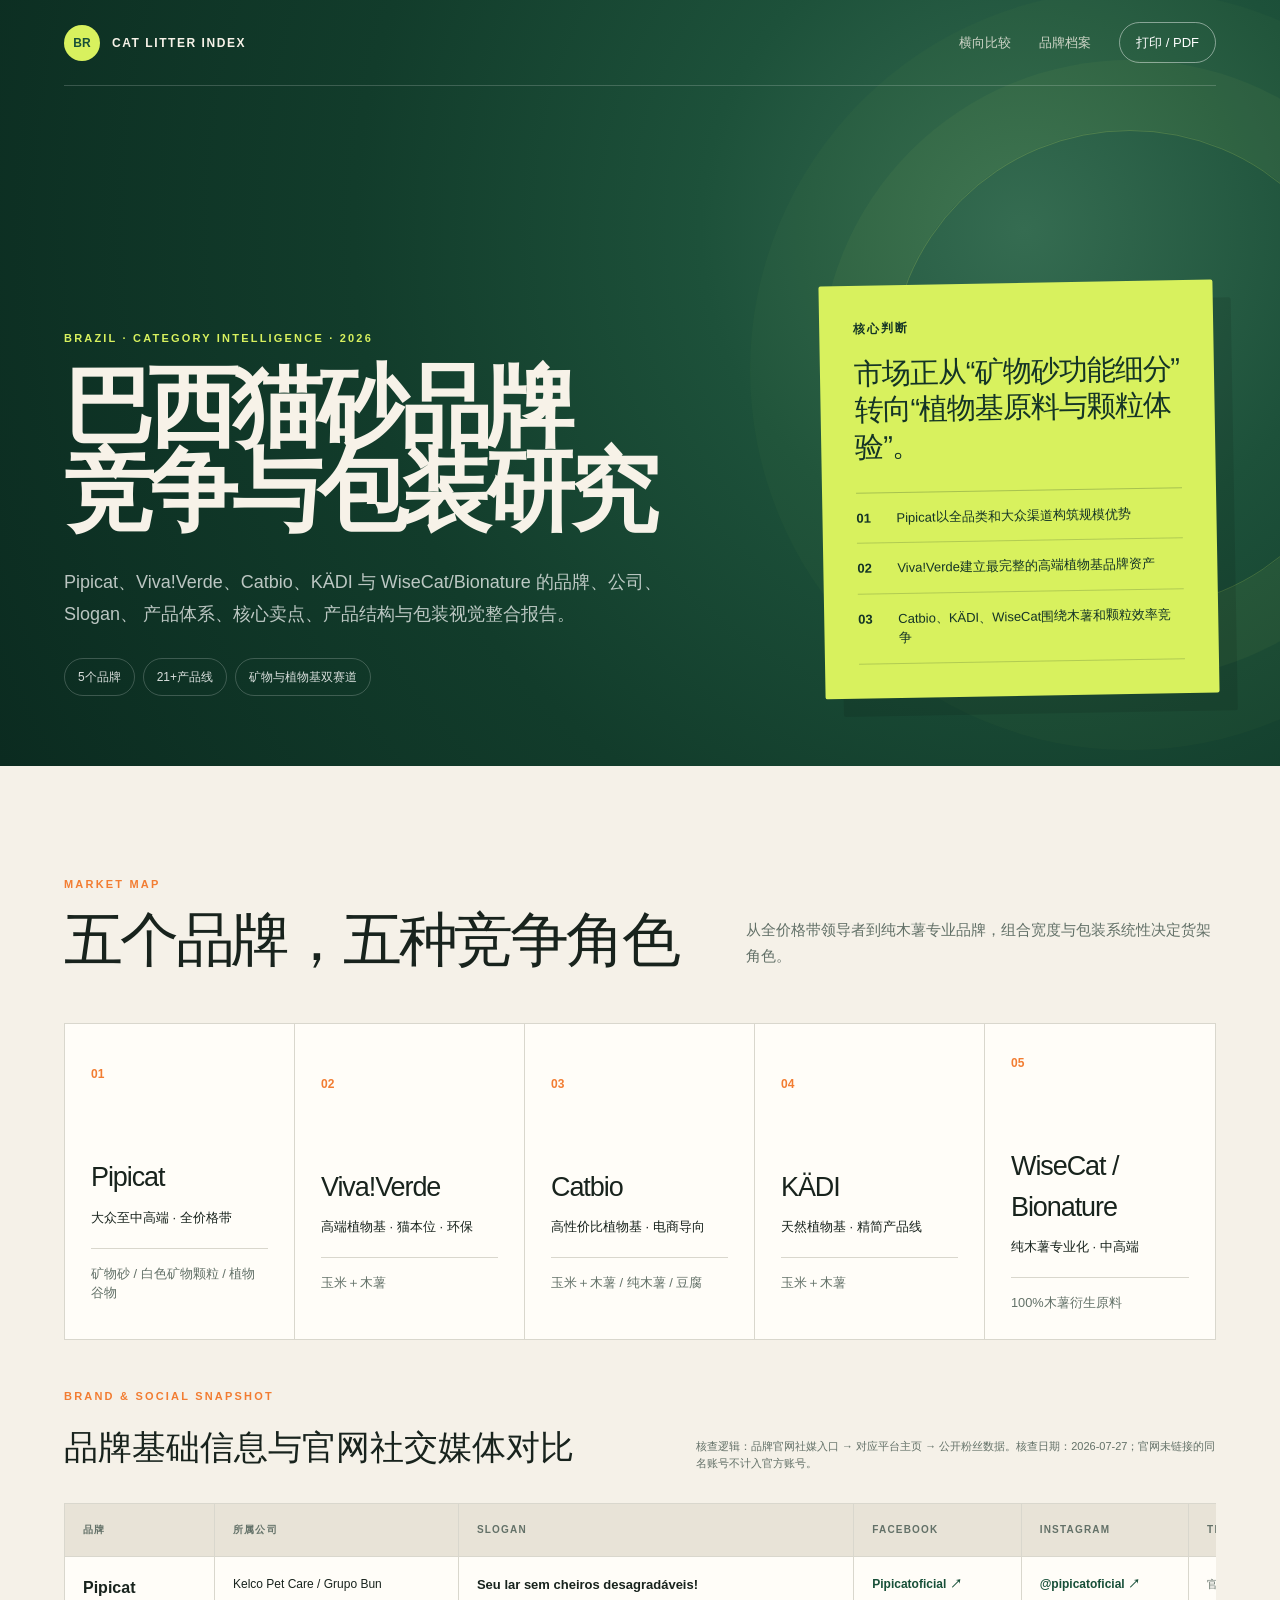
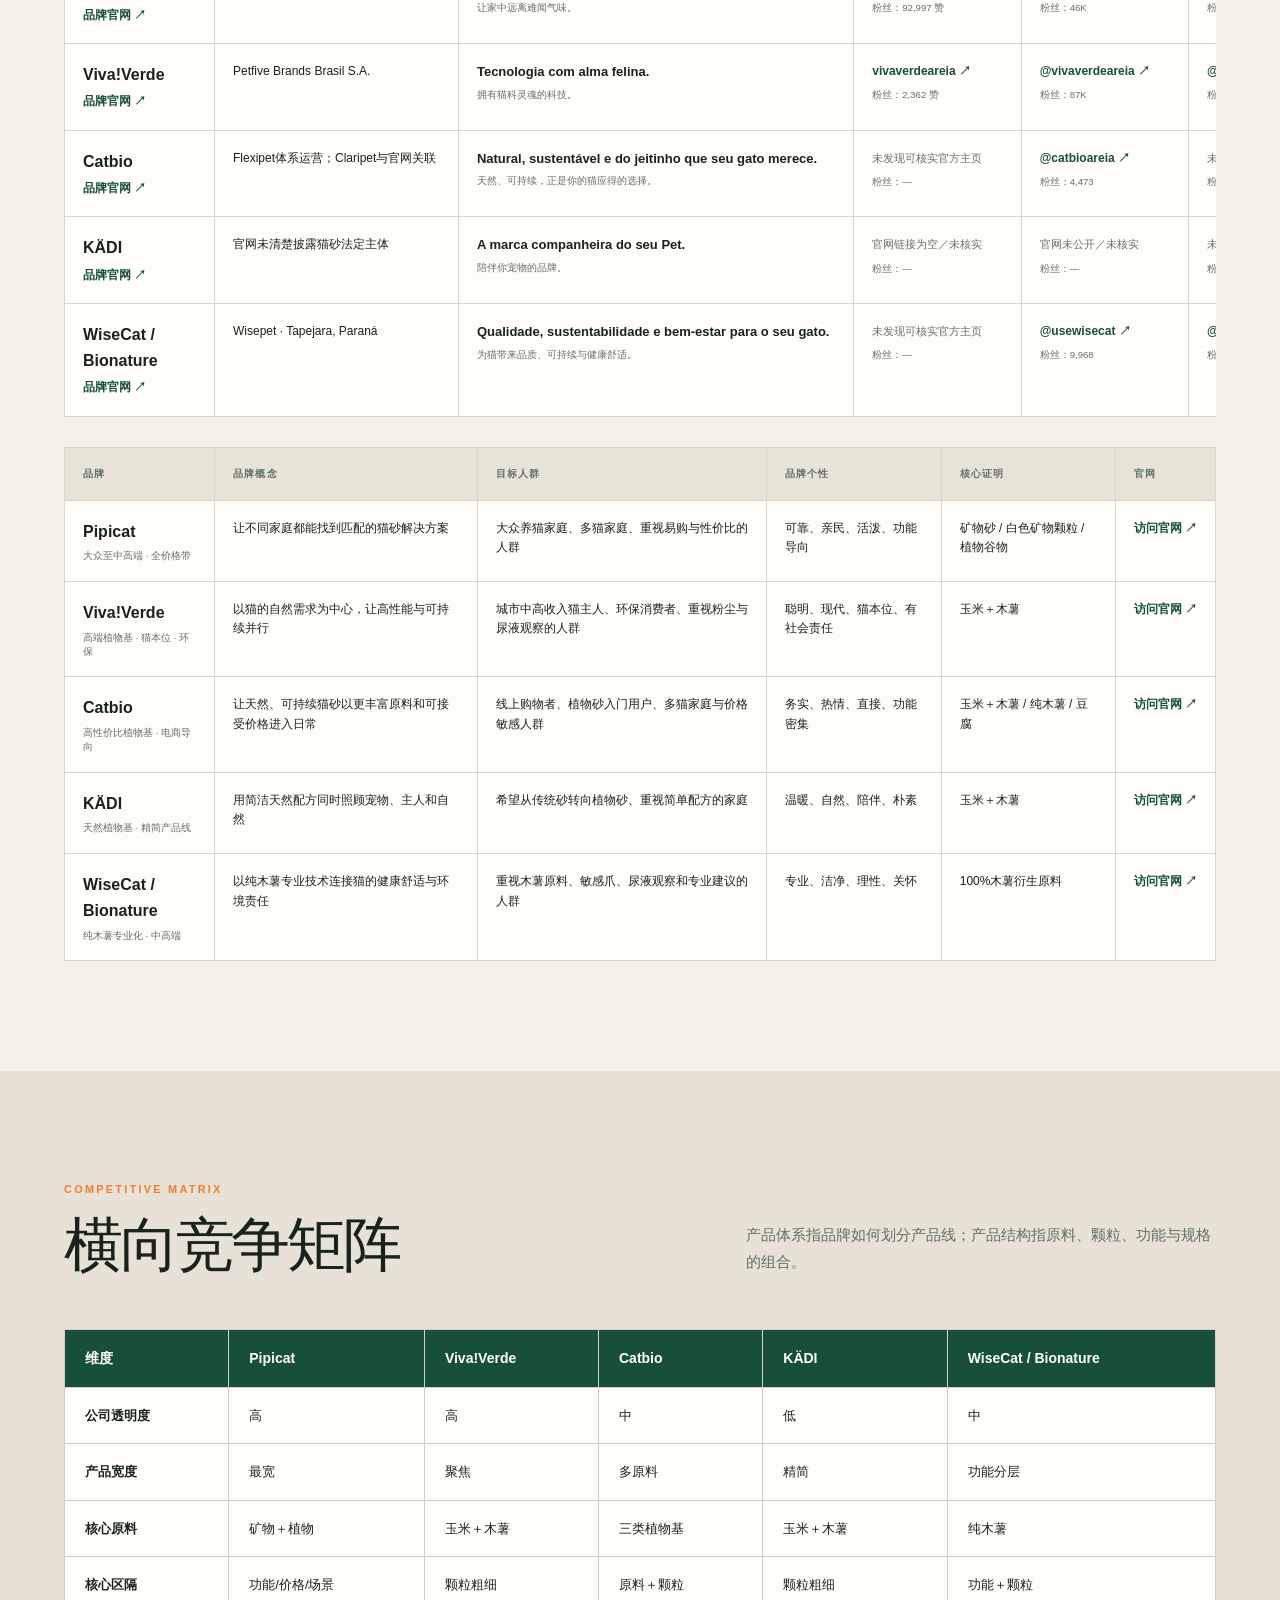
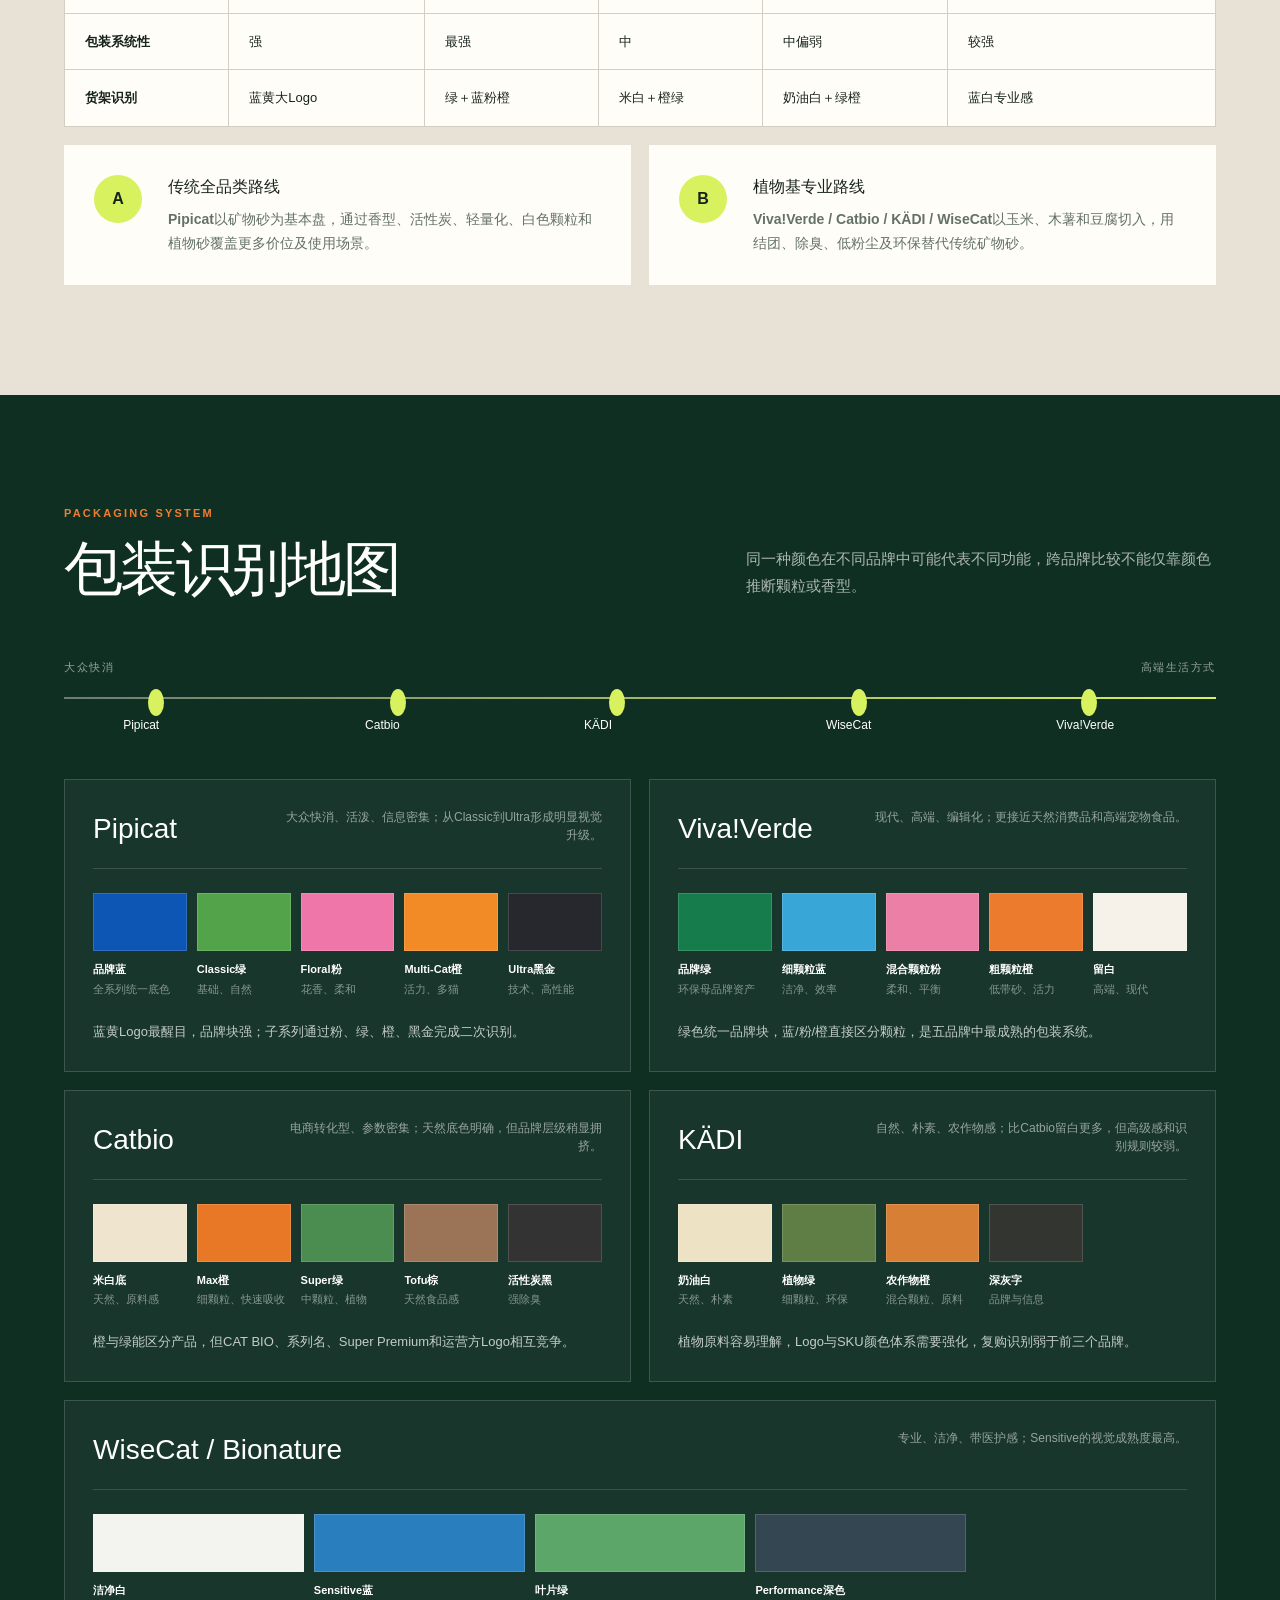
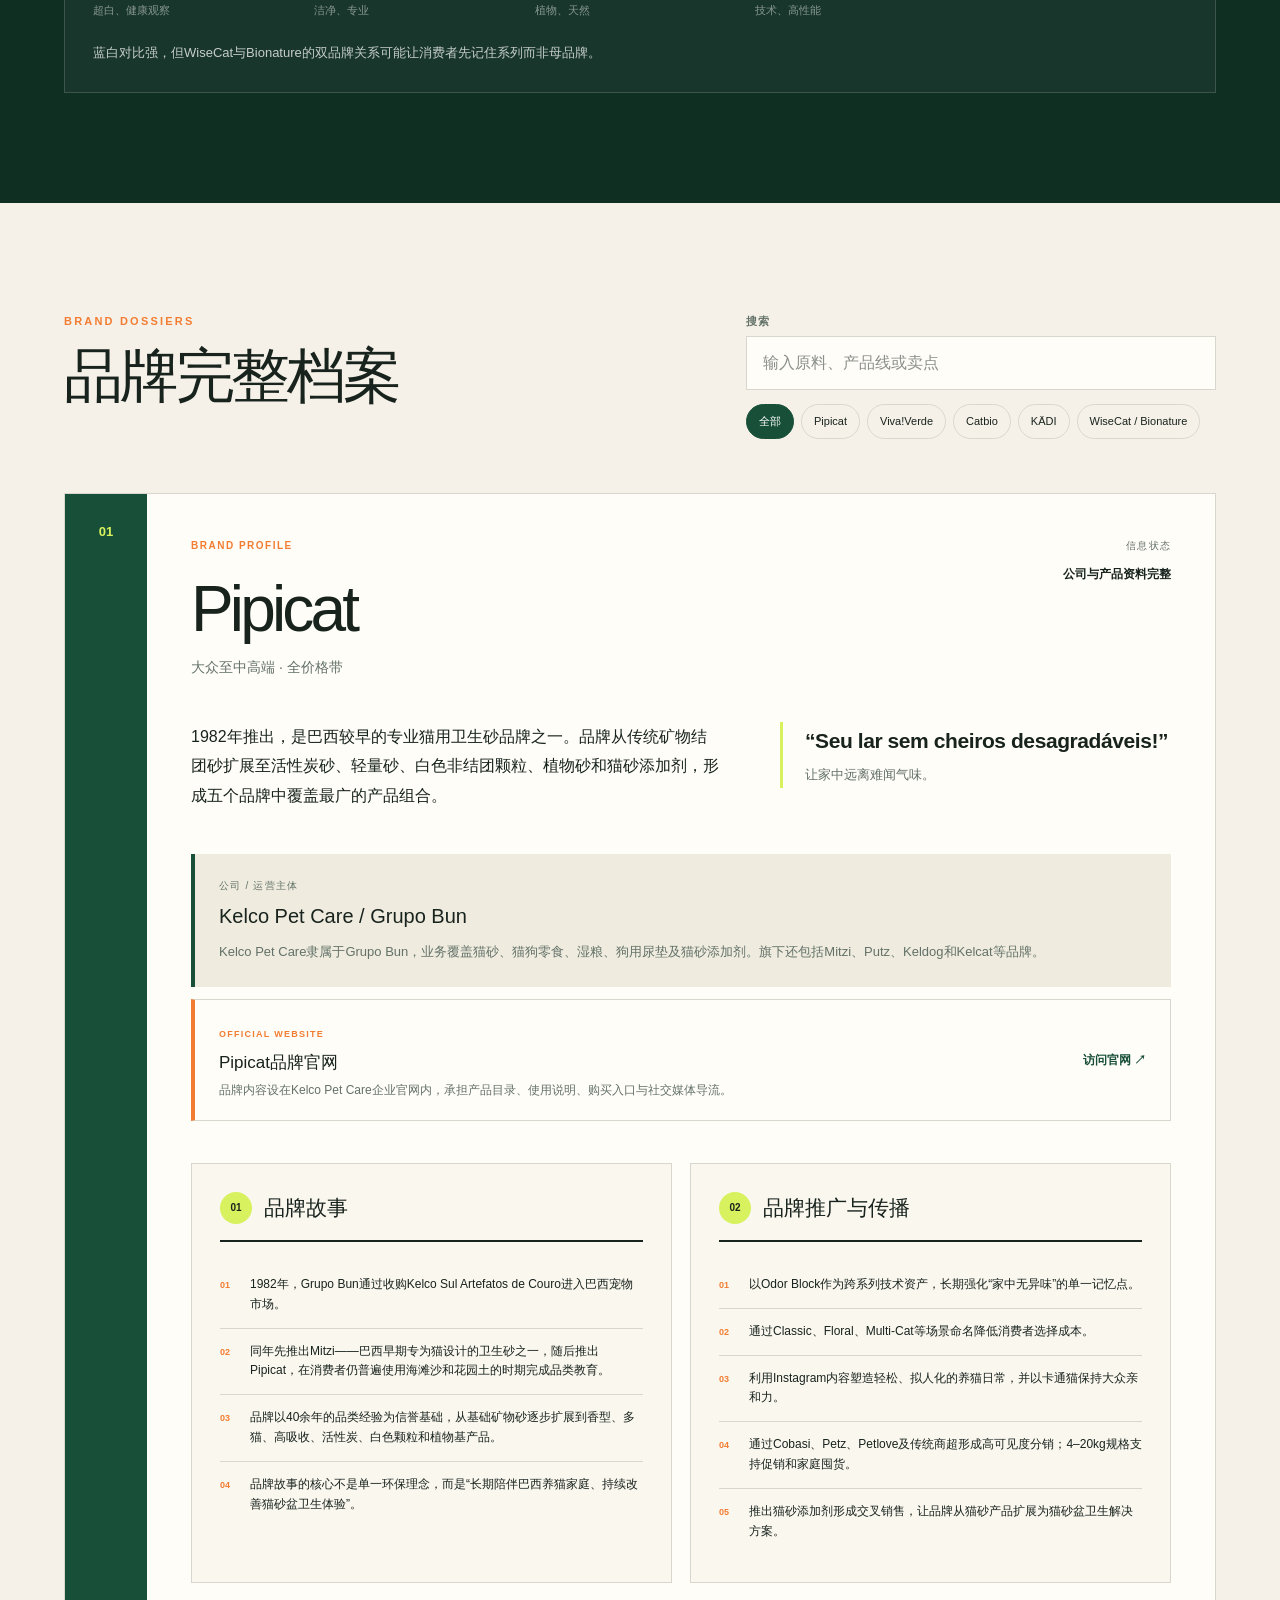
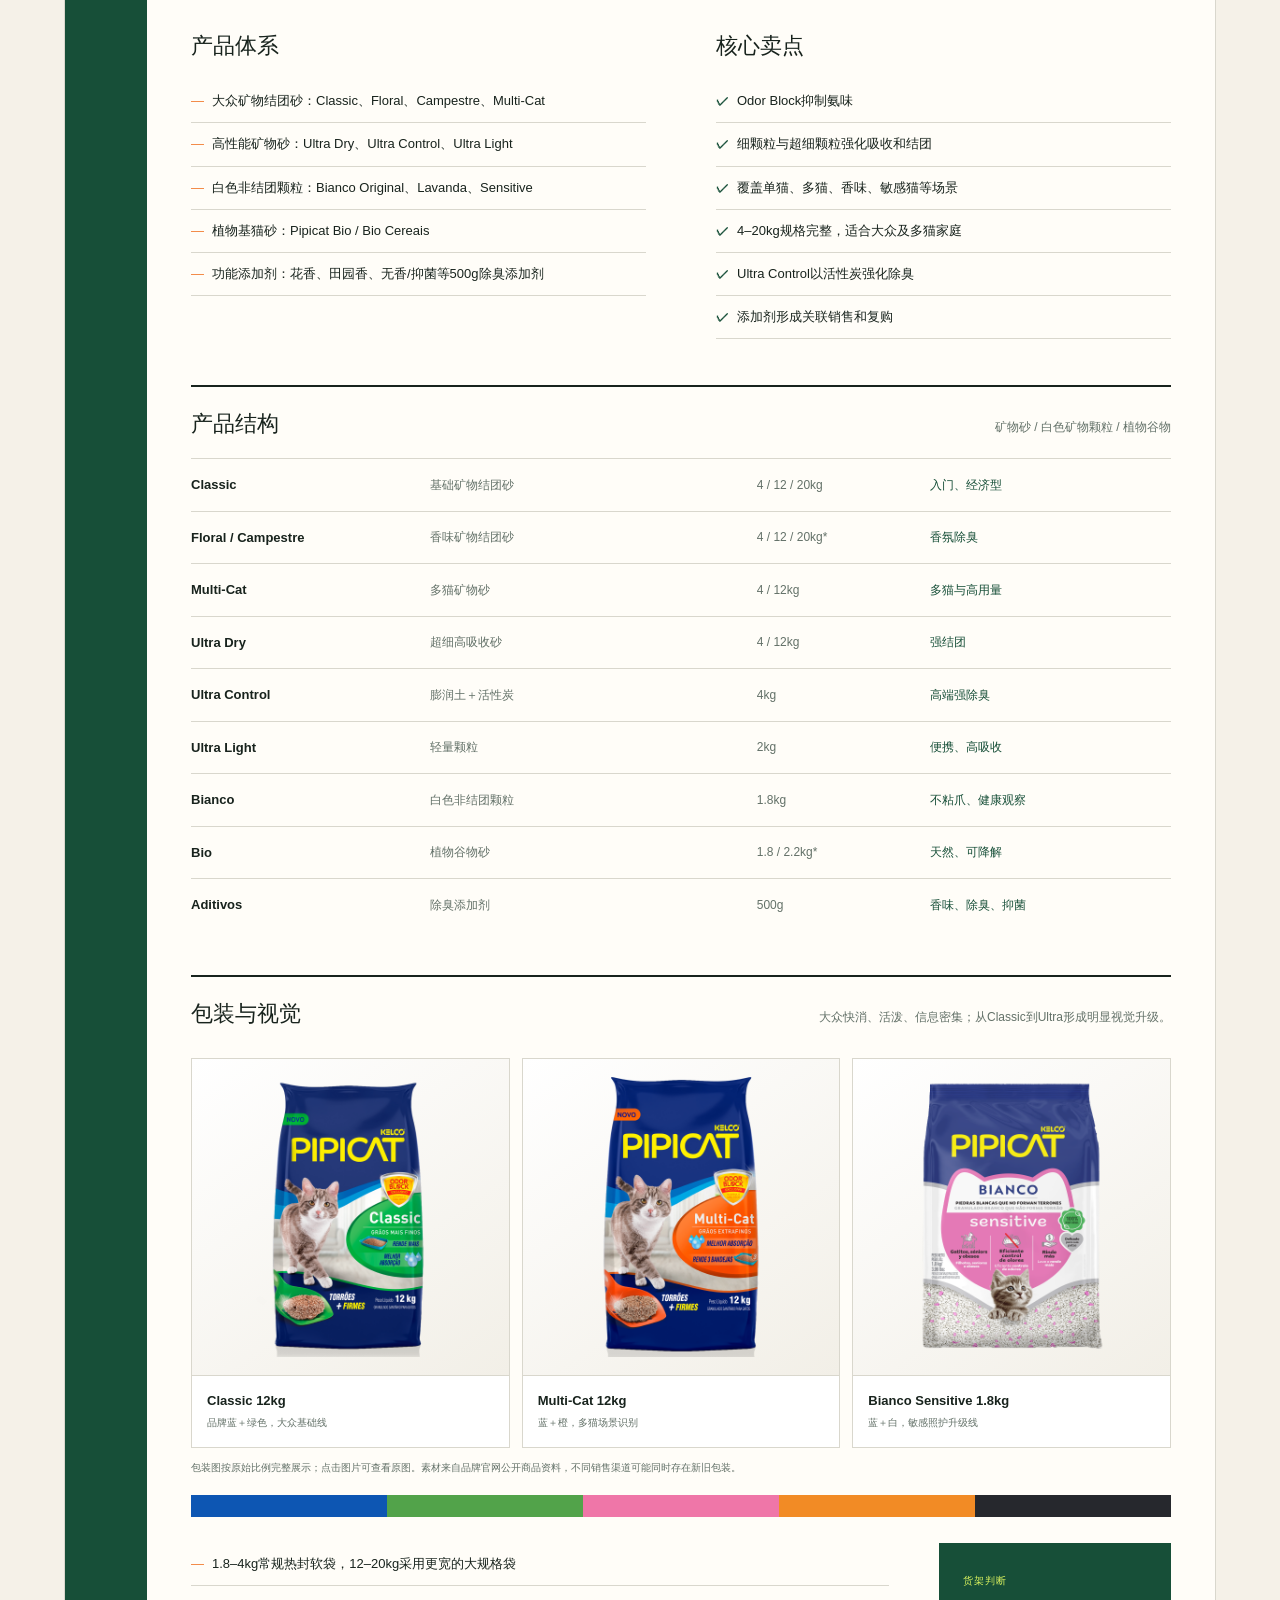
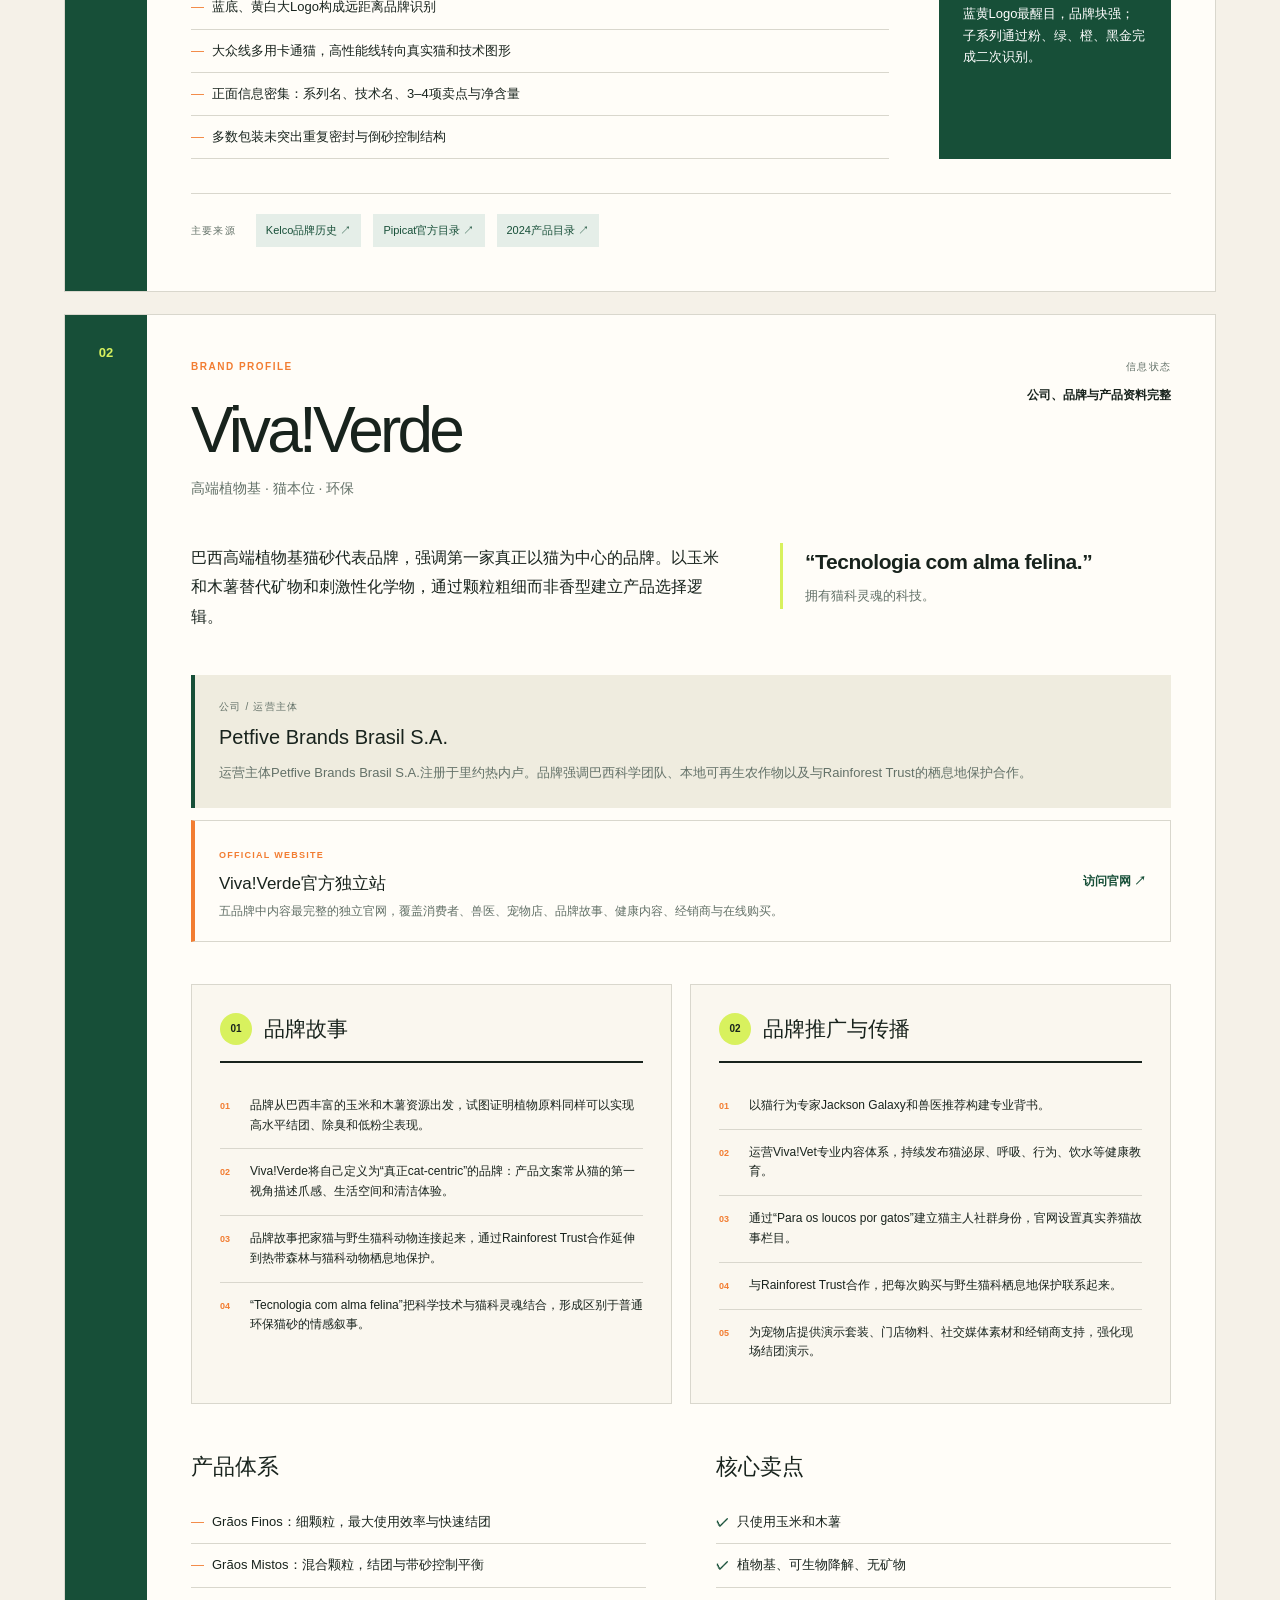
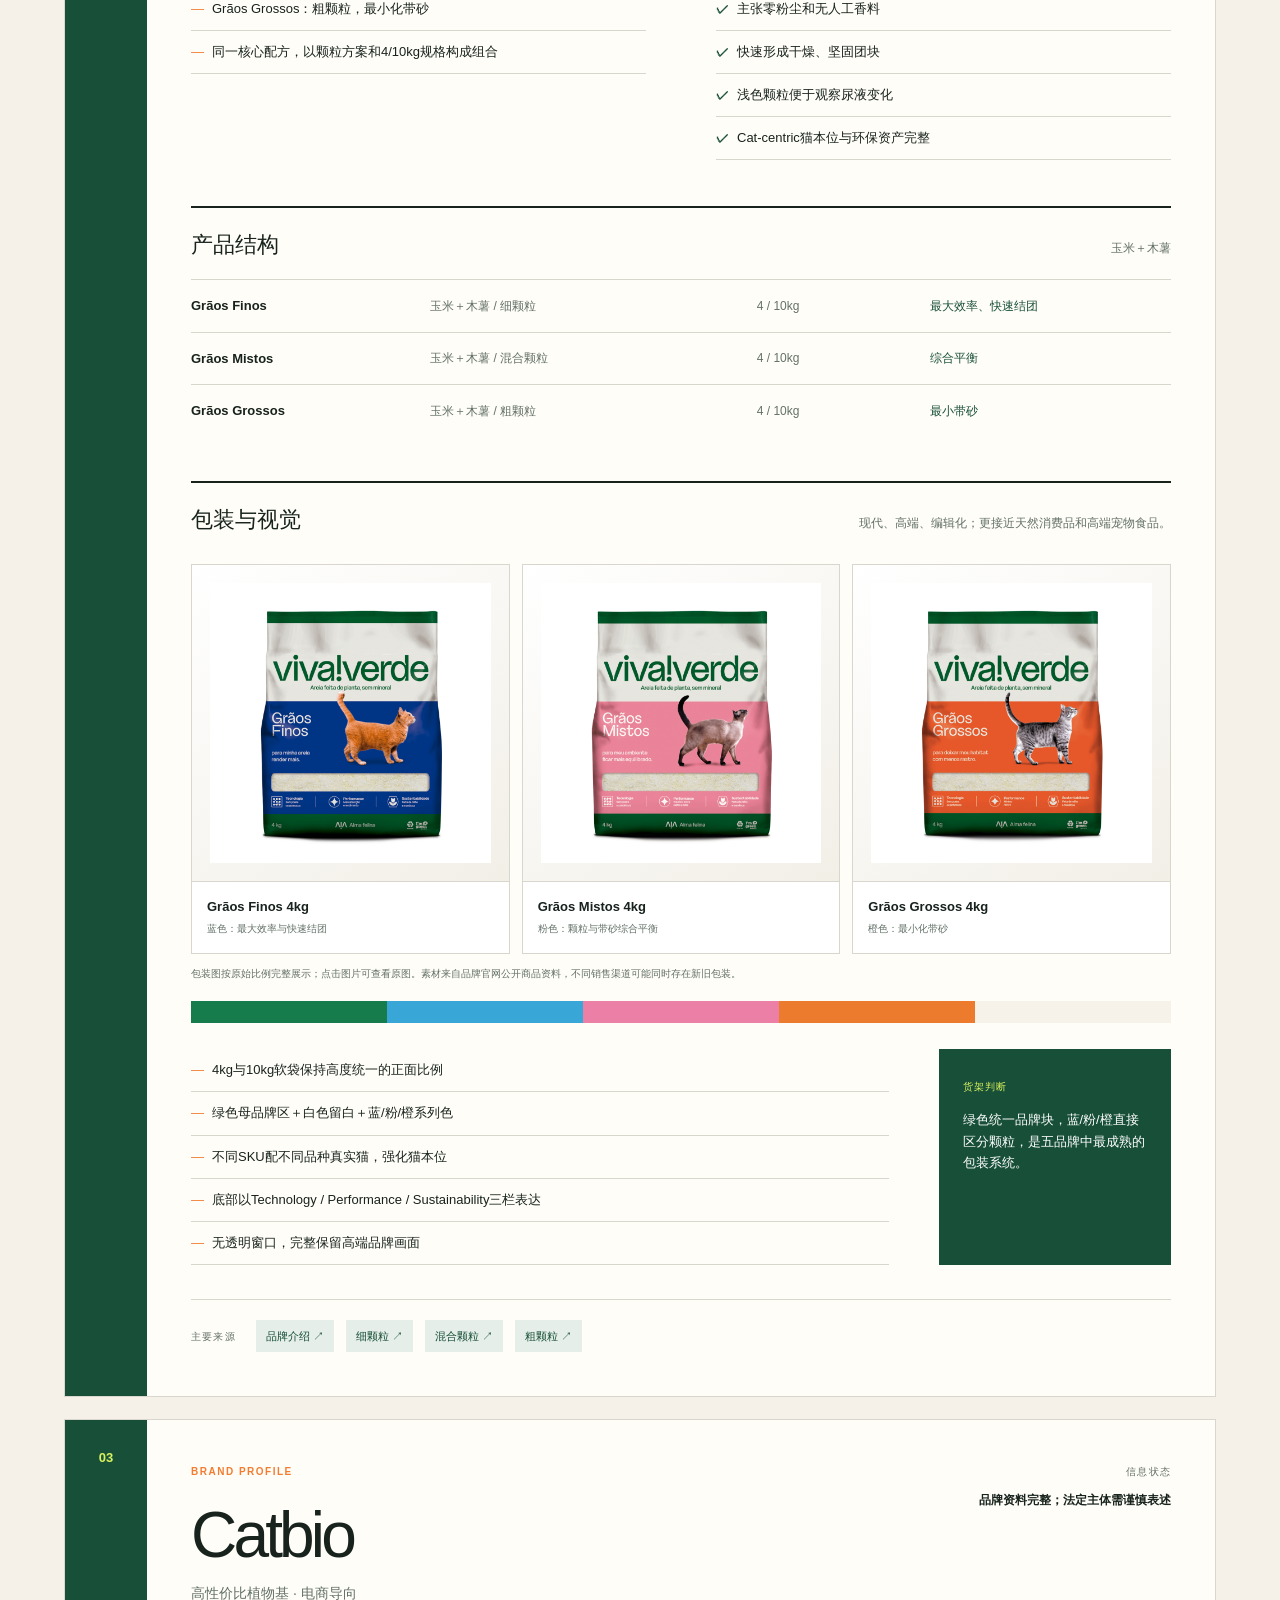
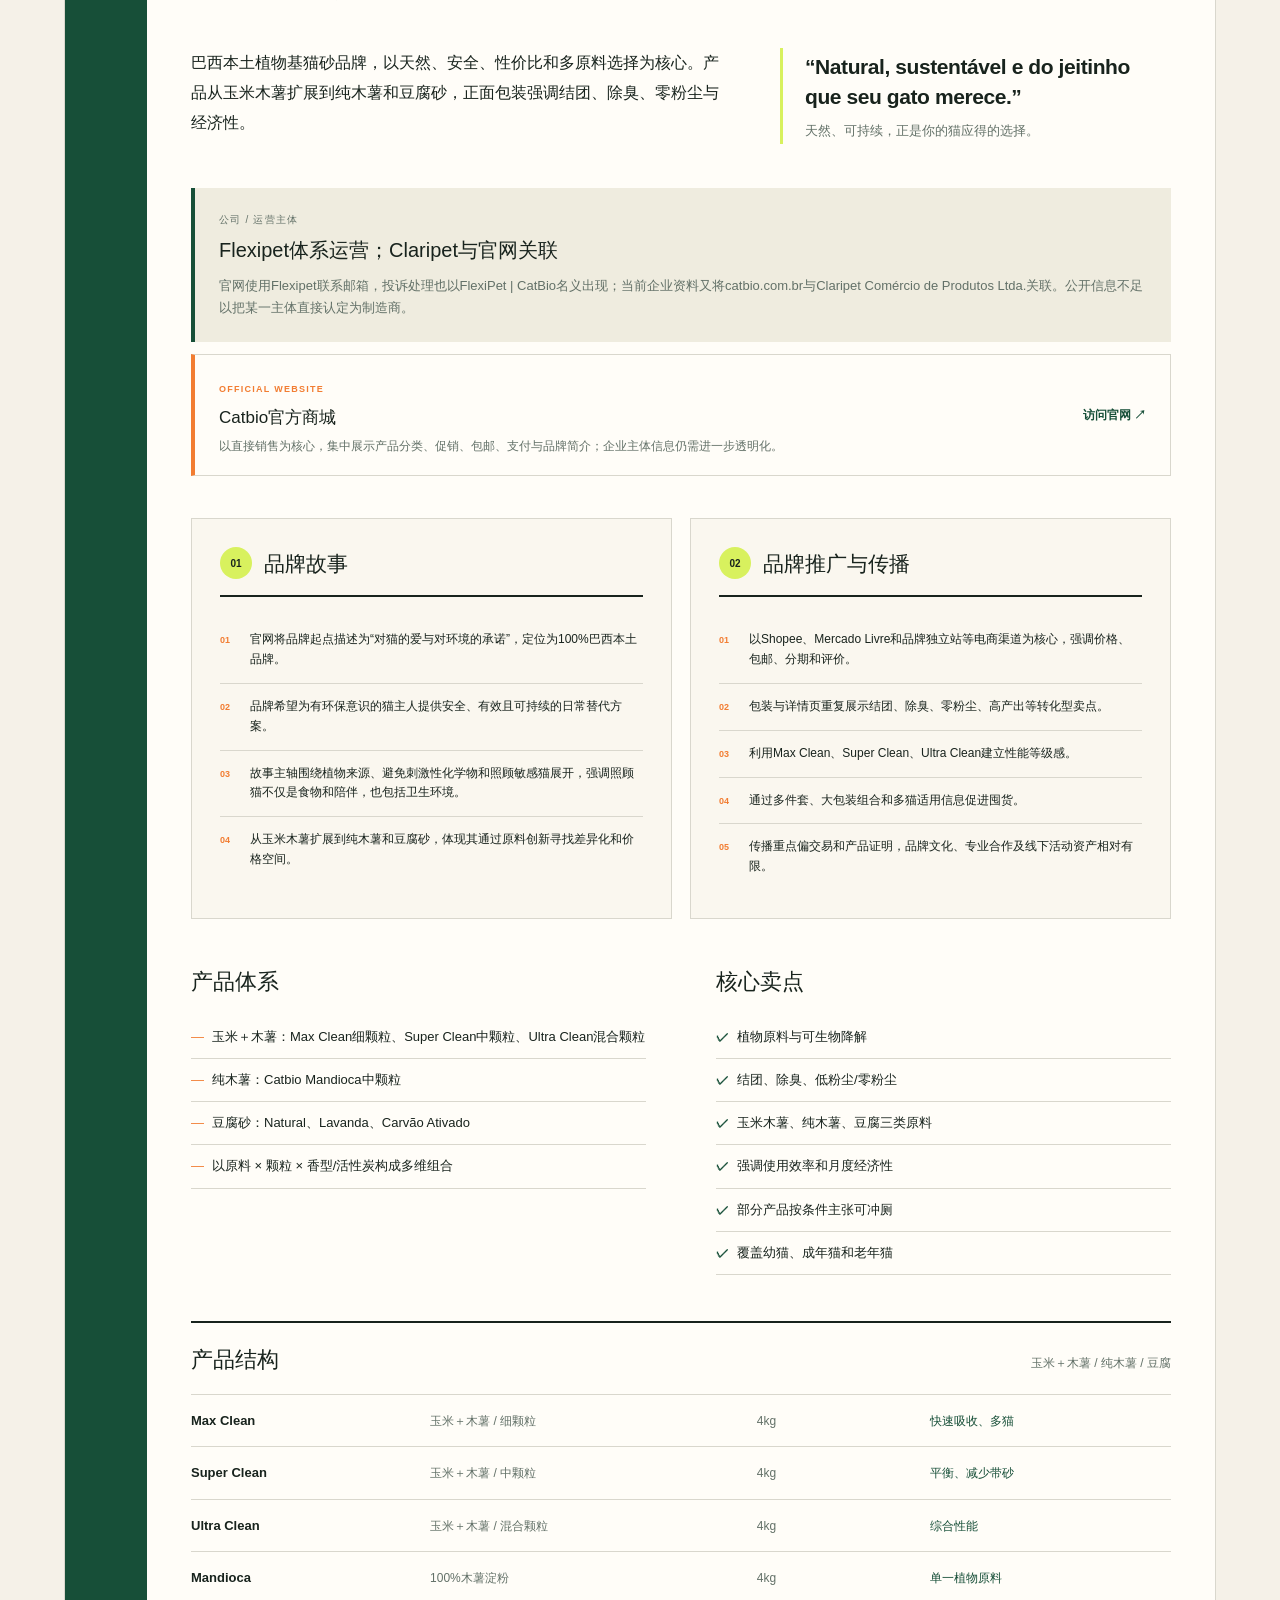
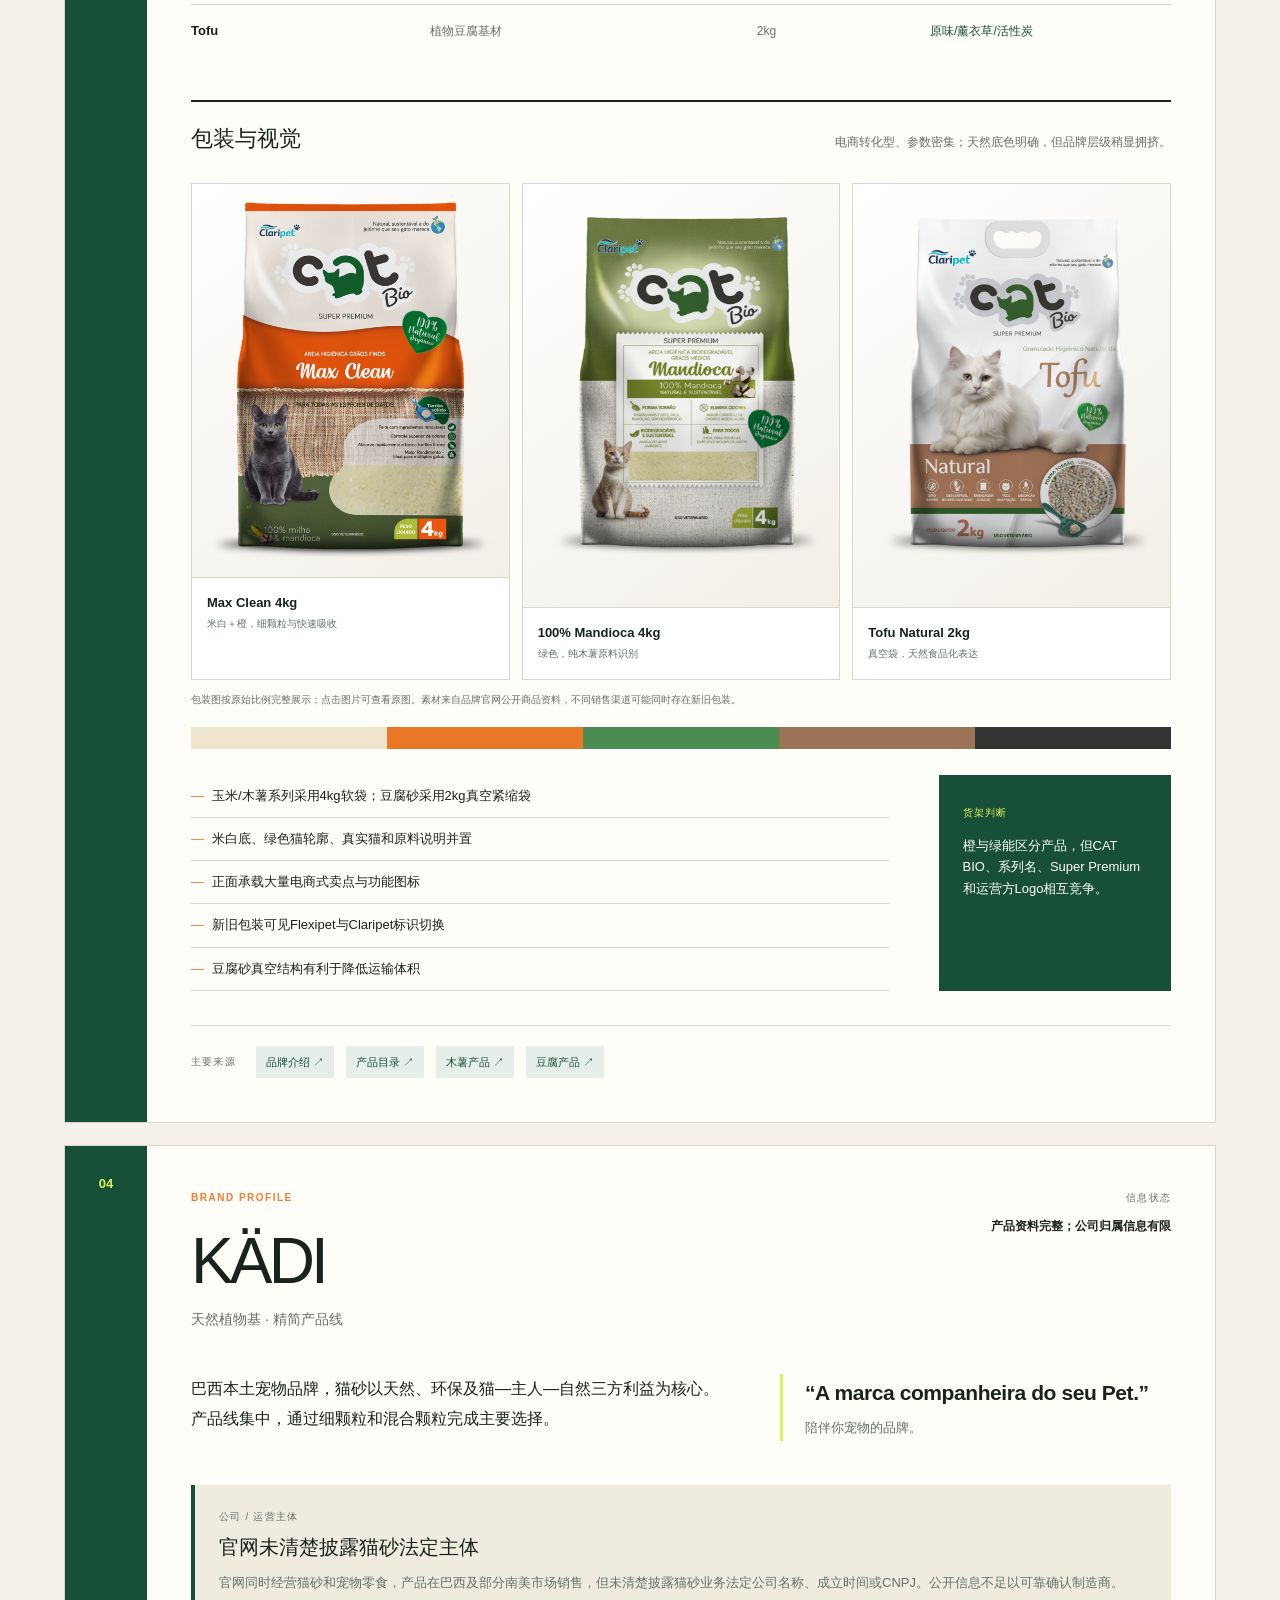
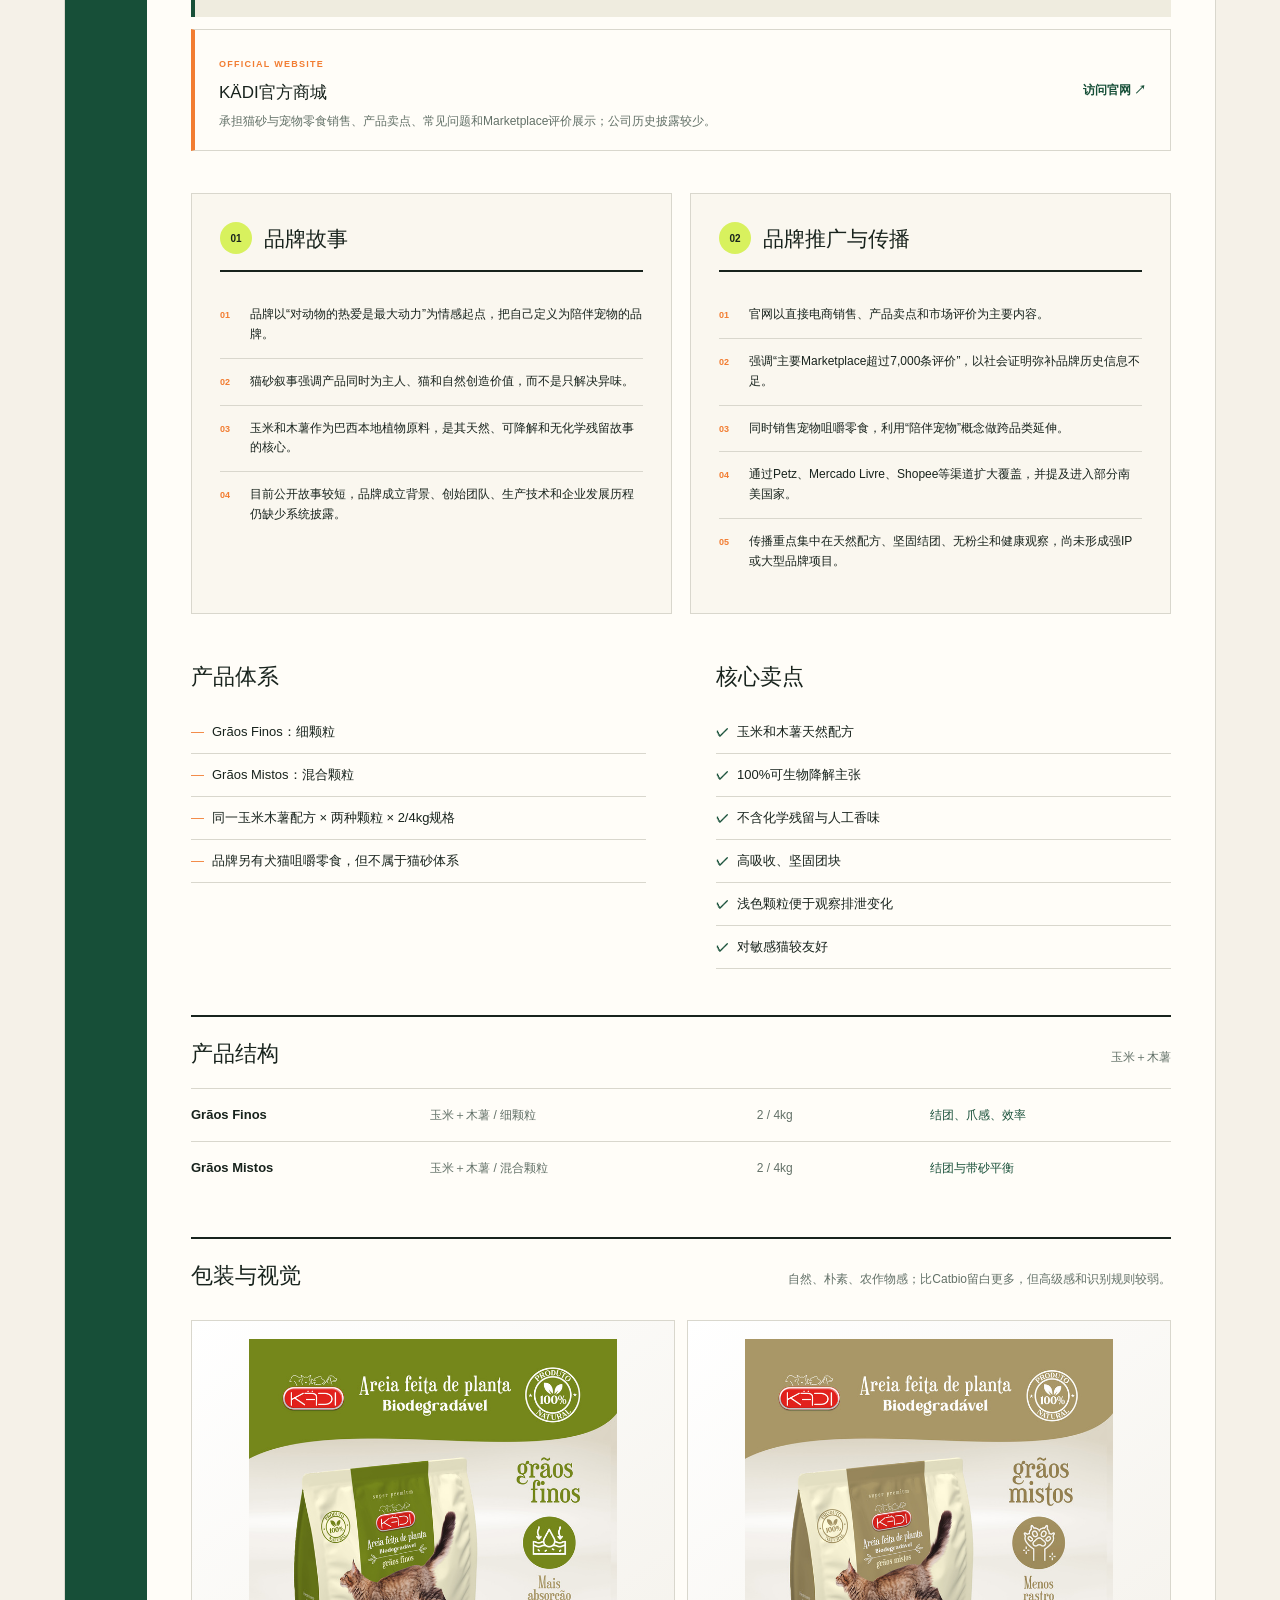
==== commit fbc71a90: "Trim Catbio package image canvas" ====
--- a/docs/index.html
+++ b/docs/index.html
@@ -1,2 +1,2 @@
-<!DOCTYPE html><html lang="zh-CN"><head><meta charSet="utf-8"/><meta name="viewport" content="width=device-width, initial-scale=1"/><link rel="stylesheet" href="./assets/index-ChKKQovm.css" data-rsc-css-href="./assets/index-ChKKQovm.css" data-precedence="vite-rsc/importer-resources"/><link rel="modulepreload" href="./assets/layout-segment-context-DIDa1uyL.js" crossorigin=""/><link rel="modulepreload" href="./assets/rolldown-runtime-S-ySWqyJ.js" crossorigin=""/><link rel="modulepreload" href="./assets/index-BDdmwxk_.js" crossorigin=""/><link rel="modulepreload" href="./assets/framework-DjPHiq1u.js" crossorigin=""/><link rel="modulepreload" href="./assets/page-BlWTtLGF.js" crossorigin=""/><title>巴西猫砂品牌竞争与包装研究</title><meta name="description" content="Pipicat、Viva!Verde、Catbio、KÄDI与WiseCat的品牌、产品和包装整合研究。"/><script>self.__VINEXT_RSC_PARAMS__={}</script><script>self.__VINEXT_RSC_NAV__={"pathname":"/","searchParams":[]}</script><link rel="modulepreload" href="./assets/index-BDdmwxk_.js" />
-</head><body><main><header class="hero"><nav class="topbar"><a class="brandmark" href="#top" aria-label="返回顶部"><span>BR</span><strong>CAT LITTER INDEX</strong></a><div class="top-actions"><a href="#matrix">横向比较</a><a href="#brands">品牌档案</a><button>打印 / PDF</button></div></nav><div id="top" class="hero-grid"><div><p class="eyebrow">BRAZIL · CATEGORY INTELLIGENCE · 2026</p><h1>巴西猫砂品牌<br/>竞争与包装研究</h1><p class="hero-copy">Pipicat、Viva!Verde、Catbio、KÄDI 与 WiseCat/Bionature 的品牌、公司、Slogan、 产品体系、核心卖点、产品结构与包装视觉整合报告。</p><div class="hero-meta"><span>5个品牌</span><span>21+产品线</span><span>矿物与植物基双赛道</span></div></div><div class="hero-card"><p>核心判断</p><h2>市场正从“矿物砂功能细分”转向“植物基原料与颗粒体验”。</h2><div class="signal-list"><span><b>01</b>Pipicat以全品类和大众渠道构筑规模优势</span><span><b>02</b>Viva!Verde建立最完整的高端植物基品牌资产</span><span><b>03</b>Catbio、KÄDI、WiseCat围绕木薯和颗粒效率竞争</span></div></div></div></header><section class="section overview"><div class="section-head"><div><p class="eyebrow">MARKET MAP</p><h2>五个品牌，五种竞争角色</h2></div><p>从全价格带领导者到纯木薯专业品牌，组合宽度与包装系统性决定货架角色。</p></div><div class="role-grid"><button class="role-card role-pipicat"><span>0<!-- -->1</span><h3>Pipicat</h3><p>大众至中高端 · 全价格带</p><small>矿物砂 / 白色矿物颗粒 / 植物谷物</small></button><button class="role-card role-viva"><span>0<!-- -->2</span><h3>Viva!Verde</h3><p>高端植物基 · 猫本位 · 环保</p><small>玉米＋木薯</small></button><button class="role-card role-catbio"><span>0<!-- -->3</span><h3>Catbio</h3><p>高性价比植物基 · 电商导向</p><small>玉米＋木薯 / 纯木薯 / 豆腐</small></button><button class="role-card role-kadi"><span>0<!-- -->4</span><h3>KÄDI</h3><p>天然植物基 · 精简产品线</p><small>玉米＋木薯</small></button><button class="role-card role-wisecat"><span>0<!-- -->5</span><h3>WiseCat / Bionature</h3><p>纯木薯专业化 · 中高端</p><small>100%木薯衍生原料</small></button></div><div class="comparison-title"><div><p class="eyebrow">BRAND &amp; SOCIAL SNAPSHOT</p><h3>品牌基础信息与官网社交媒体对比</h3></div><p>核查逻辑：品牌官网社媒入口 → 对应平台主页 → 公开粉丝数据。核查日期：2026-07-27；官网未链接的同名账号不计入官方账号。</p></div><div class="concept-table-wrap"><table class="concept-table social-table"><thead><tr><th>品牌</th><th>所属公司</th><th>Slogan</th><th>Facebook</th><th>Instagram</th><th>TikTok</th><th>X / Twitter</th></tr></thead><tbody><tr><td><strong>Pipicat</strong><a href="https://www.kelcopetcare.com.br/marcas/pipicat/" target="_blank" rel="noreferrer">品牌官网 ↗</a></td><td>Kelco Pet Care / Grupo Bun</td><td><strong class="slogan-original">Seu lar sem cheiros desagradáveis!</strong><small>让家中远离难闻气味。</small></td><td><a href="https://www.facebook.com/Pipicatoficial" target="_blank" rel="noreferrer">Pipicatoficial<!-- --> ↗</a><small>粉丝：<!-- -->92,997 赞</small></td><td><a href="https://www.instagram.com/pipicatoficial/" target="_blank" rel="noreferrer">@pipicatoficial<!-- --> ↗</a><small>粉丝：<!-- -->46K</small></td><td><span class="social-missing">官网未提供TikTok入口</span><small>粉丝：<!-- -->—</small></td><td><span class="social-missing">未发现官方账号</span><small>粉丝：<!-- -->—</small></td></tr><tr><td><strong>Viva!Verde</strong><a href="https://www.vivaverde.com.br/" target="_blank" rel="noreferrer">品牌官网 ↗</a></td><td>Petfive Brands Brasil S.A.</td><td><strong class="slogan-original">Tecnologia com alma felina.</strong><small>拥有猫科灵魂的科技。</small></td><td><a href="https://www.facebook.com/vivaverdeareia" target="_blank" rel="noreferrer">vivaverdeareia<!-- --> ↗</a><small>粉丝：<!-- -->2,362 赞</small></td><td><a href="https://www.instagram.com/vivaverdeareia/" target="_blank" rel="noreferrer">@vivaverdeareia<!-- --> ↗</a><small>粉丝：<!-- -->87K</small></td><td><a href="https://www.tiktok.com/@vivaverdeareia" target="_blank" rel="noreferrer">@vivaverdeareia<!-- --> ↗</a><small>粉丝：<!-- -->4,384</small></td><td><span class="social-missing">未发现官方账号</span><small>粉丝：<!-- -->—</small></td></tr><tr><td><strong>Catbio</strong><a href="https://www.catbio.com.br/" target="_blank" rel="noreferrer">品牌官网 ↗</a></td><td>Flexipet体系运营；Claripet与官网关联</td><td><strong class="slogan-original">Natural, sustentável e do jeitinho que seu gato merece.</strong><small>天然、可持续，正是你的猫应得的选择。</small></td><td><span class="social-missing">未发现可核实官方主页</span><small>粉丝：<!-- -->—</small></td><td><a href="https://www.instagram.com/catbioareia" target="_blank" rel="noreferrer">@catbioareia<!-- --> ↗</a><small>粉丝：<!-- -->4,473</small></td><td><span class="social-missing">未发现官方账号</span><small>粉丝：<!-- -->—</small></td><td><span class="social-missing">未发现官方账号</span><small>粉丝：<!-- -->—</small></td></tr><tr><td><strong>KÄDI</strong><a href="https://kadi.com.br/" target="_blank" rel="noreferrer">品牌官网 ↗</a></td><td>官网未清楚披露猫砂法定主体</td><td><strong class="slogan-original">A marca companheira do seu Pet.</strong><small>陪伴你宠物的品牌。</small></td><td><span class="social-missing">官网链接为空／未核实</span><small>粉丝：<!-- -->—</small></td><td><span class="social-missing">官网未公开／未核实</span><small>粉丝：<!-- -->—</small></td><td><span class="social-missing">未发现官方账号</span><small>粉丝：<!-- -->—</small></td><td><span class="social-missing">未发现官方账号</span><small>粉丝：<!-- -->—</small></td></tr><tr><td><strong>WiseCat / Bionature</strong><a href="https://wisecat.com.br/" target="_blank" rel="noreferrer">品牌官网 ↗</a></td><td>Wisepet · Tapejara, Paraná</td><td><strong class="slogan-original">Qualidade, sustentabilidade e bem-estar para o seu gato.</strong><small>为猫带来品质、可持续与健康舒适。</small></td><td><span class="social-missing">未发现可核实官方主页</span><small>粉丝：<!-- -->—</small></td><td><a href="https://www.instagram.com/usewisecat/" target="_blank" rel="noreferrer">@usewisecat<!-- --> ↗</a><small>粉丝：<!-- -->9,968</small></td><td><a href="https://www.tiktok.com/@use.wisecat" target="_blank" rel="noreferrer">@use.wisecat<!-- --> ↗</a><small>粉丝：<!-- -->224</small></td><td><span class="social-missing">未发现官方账号</span><small>粉丝：<!-- -->—</small></td></tr></tbody></table></div><div class="concept-table-wrap"><table class="concept-table"><thead><tr><th>品牌</th><th>品牌概念</th><th>目标人群</th><th>品牌个性</th><th>核心证明</th><th>官网</th></tr></thead><tbody><tr><td><strong>Pipicat</strong><small>大众至中高端 · 全价格带</small></td><td>让不同家庭都能找到匹配的猫砂解决方案</td><td>大众养猫家庭、多猫家庭、重视易购与性价比的人群</td><td>可靠、亲民、活泼、功能导向</td><td>矿物砂 / 白色矿物颗粒 / 植物谷物</td><td><a href="https://www.kelcopetcare.com.br/marcas/pipicat/" target="_blank" rel="noreferrer">访问官网 ↗</a></td></tr><tr><td><strong>Viva!Verde</strong><small>高端植物基 · 猫本位 · 环保</small></td><td>以猫的自然需求为中心，让高性能与可持续并行</td><td>城市中高收入猫主人、环保消费者、重视粉尘与尿液观察的人群</td><td>聪明、现代、猫本位、有社会责任</td><td>玉米＋木薯</td><td><a href="https://www.vivaverde.com.br/" target="_blank" rel="noreferrer">访问官网 ↗</a></td></tr><tr><td><strong>Catbio</strong><small>高性价比植物基 · 电商导向</small></td><td>让天然、可持续猫砂以更丰富原料和可接受价格进入日常</td><td>线上购物者、植物砂入门用户、多猫家庭与价格敏感人群</td><td>务实、热情、直接、功能密集</td><td>玉米＋木薯 / 纯木薯 / 豆腐</td><td><a href="https://www.catbio.com.br/" target="_blank" rel="noreferrer">访问官网 ↗</a></td></tr><tr><td><strong>KÄDI</strong><small>天然植物基 · 精简产品线</small></td><td>用简洁天然配方同时照顾宠物、主人和自然</td><td>希望从传统砂转向植物砂、重视简单配方的家庭</td><td>温暖、自然、陪伴、朴素</td><td>玉米＋木薯</td><td><a href="https://kadi.com.br/" target="_blank" rel="noreferrer">访问官网 ↗</a></td></tr><tr><td><strong>WiseCat / Bionature</strong><small>纯木薯专业化 · 中高端</small></td><td>以纯木薯专业技术连接猫的健康舒适与环境责任</td><td>重视木薯原料、敏感爪、尿液观察和专业建议的人群</td><td>专业、洁净、理性、关怀</td><td>100%木薯衍生原料</td><td><a href="https://wisecat.com.br/" target="_blank" rel="noreferrer">访问官网 ↗</a></td></tr></tbody></table></div></section><section id="matrix" class="section matrix-section"><div class="section-head"><div><p class="eyebrow">COMPETITIVE MATRIX</p><h2>横向竞争矩阵</h2></div><p>产品体系指品牌如何划分产品线；产品结构指原料、颗粒、功能与规格的组合。</p></div><div class="table-wrap"><table class="matrix"><thead><tr><th>维度</th><th>Pipicat</th><th>Viva!Verde</th><th>Catbio</th><th>KÄDI</th><th>WiseCat / Bionature</th></tr></thead><tbody><tr><td>公司透明度</td><td>高</td><td>高</td><td>中</td><td>低</td><td>中</td></tr><tr><td>产品宽度</td><td>最宽</td><td>聚焦</td><td>多原料</td><td>精简</td><td>功能分层</td></tr><tr><td>核心原料</td><td>矿物＋植物</td><td>玉米＋木薯</td><td>三类植物基</td><td>玉米＋木薯</td><td>纯木薯</td></tr><tr><td>核心区隔</td><td>功能/价格/场景</td><td>颗粒粗细</td><td>原料＋颗粒</td><td>颗粒粗细</td><td>功能＋颗粒</td></tr><tr><td>包装系统性</td><td>强</td><td>最强</td><td>中</td><td>中偏弱</td><td>较强</td></tr><tr><td>货架识别</td><td>蓝黄大Logo</td><td>绿＋蓝粉橙</td><td>米白＋橙绿</td><td>奶油白＋绿橙</td><td>蓝白专业感</td></tr></tbody></table></div><div class="two-routes"><article><span>A</span><div><h3>传统全品类路线</h3><p><strong>Pipicat</strong>以矿物砂为基本盘，通过香型、活性炭、轻量化、白色颗粒和植物砂覆盖更多价位及使用场景。</p></div></article><article><span>B</span><div><h3>植物基专业路线</h3><p><strong>Viva!Verde / Catbio / KÄDI / WiseCat</strong>以玉米、木薯和豆腐切入，用结团、除臭、低粉尘及环保替代传统矿物砂。</p></div></article></div></section><section class="section packaging-map"><div class="section-head"><div><p class="eyebrow">PACKAGING SYSTEM</p><h2>包装识别地图</h2></div><p>同一种颜色在不同品牌中可能代表不同功能，跨品牌比较不能仅靠颜色推断颗粒或香型。</p></div><div class="visual-axis"><div class="axis-label"><span>大众快消</span><span>高端生活方式</span></div><div class="axis-line"><i style="left:8%">Pipicat</i><i style="left:29%">Catbio</i><i style="left:48%">KÄDI</i><i style="left:69%">WiseCat</i><i style="left:89%">Viva!Verde</i></div></div><div class="pack-grid"><article class="pack-card"><div class="pack-title"><h3>Pipicat</h3><span>大众快消、活泼、信息密集；从Classic到Ultra形成明显视觉升级。</span></div><div class="swatches"><div><i style="background:#0d56b3"></i><b>品牌蓝</b><small>全系列统一底色</small></div><div><i style="background:#52a34a"></i><b>Classic绿</b><small>基础、自然</small></div><div><i style="background:#ef76a8"></i><b>Floral粉</b><small>花香、柔和</small></div><div><i style="background:#f28b25"></i><b>Multi-Cat橙</b><small>活力、多猫</small></div><div><i style="background:#26282d"></i><b>Ultra黑金</b><small>技术、高性能</small></div></div><p>蓝黄Logo最醒目，品牌块强；子系列通过粉、绿、橙、黑金完成二次识别。</p></article><article class="pack-card"><div class="pack-title"><h3>Viva!Verde</h3><span>现代、高端、编辑化；更接近天然消费品和高端宠物食品。</span></div><div class="swatches"><div><i style="background:#167c4b"></i><b>品牌绿</b><small>环保母品牌资产</small></div><div><i style="background:#38a7d8"></i><b>细颗粒蓝</b><small>洁净、效率</small></div><div><i style="background:#ec7fa6"></i><b>混合颗粒粉</b><small>柔和、平衡</small></div><div><i style="background:#ed7b2e"></i><b>粗颗粒橙</b><small>低带砂、活力</small></div><div><i style="background:#f6f2e9"></i><b>留白</b><small>高端、现代</small></div></div><p>绿色统一品牌块，蓝/粉/橙直接区分颗粒，是五品牌中最成熟的包装系统。</p></article><article class="pack-card"><div class="pack-title"><h3>Catbio</h3><span>电商转化型、参数密集；天然底色明确，但品牌层级稍显拥挤。</span></div><div class="swatches"><div><i style="background:#efe5cf"></i><b>米白底</b><small>天然、原料感</small></div><div><i style="background:#e87826"></i><b>Max橙</b><small>细颗粒、快速吸收</small></div><div><i style="background:#4b8d50"></i><b>Super绿</b><small>中颗粒、植物</small></div><div><i style="background:#9b7457"></i><b>Tofu棕</b><small>天然食品感</small></div><div><i style="background:#333333"></i><b>活性炭黑</b><small>强除臭</small></div></div><p>橙与绿能区分产品，但CAT BIO、系列名、Super Premium和运营方Logo相互竞争。</p></article><article class="pack-card"><div class="pack-title"><h3>KÄDI</h3><span>自然、朴素、农作物感；比Catbio留白更多，但高级感和识别规则较弱。</span></div><div class="swatches"><div><i style="background:#eee2c5"></i><b>奶油白</b><small>天然、朴素</small></div><div><i style="background:#5f7e45"></i><b>植物绿</b><small>细颗粒、环保</small></div><div><i style="background:#d78035"></i><b>农作物橙</b><small>混合颗粒、原料</small></div><div><i style="background:#333531"></i><b>深灰字</b><small>品牌与信息</small></div></div><p>植物原料容易理解，Logo与SKU颜色体系需要强化，复购识别弱于前三个品牌。</p></article><article class="pack-card"><div class="pack-title"><h3>WiseCat / Bionature</h3><span>专业、洁净、带医护感；Sensitive的视觉成熟度最高。</span></div><div class="swatches"><div><i style="background:#f3f4ef"></i><b>洁净白</b><small>超白、健康观察</small></div><div><i style="background:#297fbd"></i><b>Sensitive蓝</b><small>洁净、专业</small></div><div><i style="background:#5ca66a"></i><b>叶片绿</b><small>植物、天然</small></div><div><i style="background:#354653"></i><b>Performance深色</b><small>技术、高性能</small></div></div><p>蓝白对比强，但WiseCat与Bionature的双品牌关系可能让消费者先记住系列而非母品牌。</p></article></div></section><section id="brands" class="section brand-section"><div class="section-head brand-head"><div><p class="eyebrow">BRAND DOSSIERS</p><h2>品牌完整档案</h2></div><div class="controls"><label><span>搜索</span><input placeholder="输入原料、产品线或卖点" value=""/></label><div class="filters"><button class="active">全部</button><button class="">Pipicat</button><button class="">Viva!Verde</button><button class="">Catbio</button><button class="">KÄDI</button><button class="">WiseCat / Bionature</button></div></div></div><div class="dossiers"><article class="dossier dossier-pipicat"><div class="dossier-index">01</div><div class="dossier-main"><div class="identity"><div><p class="brand-label">BRAND PROFILE</p><h2>Pipicat</h2><p class="position">大众至中高端 · 全价格带</p></div><div class="confidence"><span>信息状态</span><strong>公司与产品资料完整</strong></div></div><div class="brand-intro"><p>1982年推出，是巴西较早的专业猫用卫生砂品牌之一。品牌从传统矿物结团砂扩展至活性炭砂、轻量砂、白色非结团颗粒、植物砂和猫砂添加剂，形成五个品牌中覆盖最广的产品组合。</p><blockquote><span>“<!-- -->Seu lar sem cheiros desagradáveis!<!-- -->”</span><small>让家中远离难闻气味。</small></blockquote></div><div class="company-box"><span>公司 / 运营主体</span><h3>Kelco Pet Care / Grupo Bun</h3><p>Kelco Pet Care隶属于Grupo Bun，业务覆盖猫砂、猫狗零食、湿粮、狗用尿垫及猫砂添加剂。旗下还包括Mitzi、Putz、Keldog和Kelcat等品牌。</p></div><a class="website-card" href="https://www.kelcopetcare.com.br/marcas/pipicat/" target="_blank" rel="noreferrer"><div><span>OFFICIAL WEBSITE</span><h3>Pipicat品牌官网</h3><p>品牌内容设在Kelco Pet Care企业官网内，承担产品目录、使用说明、购买入口与社交媒体导流。</p></div><strong>访问官网 ↗</strong></a><div class="narrative-grid"><div><div class="narrative-title"><span>01</span><h3>品牌故事</h3></div><ol><li>1982年，Grupo Bun通过收购Kelco Sul Artefatos de Couro进入巴西宠物市场。</li><li>同年先推出Mitzi——巴西早期专为猫设计的卫生砂之一，随后推出Pipicat，在消费者仍普遍使用海滩沙和花园土的时期完成品类教育。</li><li>品牌以40余年的品类经验为信誉基础，从基础矿物砂逐步扩展到香型、多猫、高吸收、活性炭、白色颗粒和植物基产品。</li><li>品牌故事的核心不是单一环保理念，而是“长期陪伴巴西养猫家庭、持续改善猫砂盆卫生体验”。</li></ol></div><div><div class="narrative-title"><span>02</span><h3>品牌推广与传播</h3></div><ol><li>以Odor Block作为跨系列技术资产，长期强化“家中无异味”的单一记忆点。</li><li>通过Classic、Floral、Multi-Cat等场景命名降低消费者选择成本。</li><li>利用Instagram内容塑造轻松、拟人化的养猫日常，并以卡通猫保持大众亲和力。</li><li>通过Cobasi、Petz、Petlove及传统商超形成高可见度分销；4–20kg规格支持促销和家庭囤货。</li><li>推出猫砂添加剂形成交叉销售，让品牌从猫砂产品扩展为猫砂盆卫生解决方案。</li></ol></div></div><div class="content-grid"><div><h3>产品体系</h3><ul><li>大众矿物结团砂：Classic、Floral、Campestre、Multi-Cat</li><li>高性能矿物砂：Ultra Dry、Ultra Control、Ultra Light</li><li>白色非结团颗粒：Bianco Original、Lavanda、Sensitive</li><li>植物基猫砂：Pipicat Bio / Bio Cereais</li><li>功能添加剂：花香、田园香、无香/抑菌等500g除臭添加剂</li></ul></div><div><h3>核心卖点</h3><ul class="checks"><li>Odor Block抑制氨味</li><li>细颗粒与超细颗粒强化吸收和结团</li><li>覆盖单猫、多猫、香味、敏感猫等场景</li><li>4–20kg规格完整，适合大众及多猫家庭</li><li>Ultra Control以活性炭强化除臭</li><li>添加剂形成关联销售和复购</li></ul></div></div><div class="subsection"><div class="subhead"><h3>产品结构</h3><span>矿物砂 / 白色矿物颗粒 / 植物谷物</span></div><div class="product-table"><div><strong>Classic</strong><span>基础矿物结团砂</span><span>4 / 12 / 20kg</span><em>入门、经济型</em></div><div><strong>Floral / Campestre</strong><span>香味矿物结团砂</span><span>4 / 12 / 20kg*</span><em>香氛除臭</em></div><div><strong>Multi-Cat</strong><span>多猫矿物砂</span><span>4 / 12kg</span><em>多猫与高用量</em></div><div><strong>Ultra Dry</strong><span>超细高吸收砂</span><span>4 / 12kg</span><em>强结团</em></div><div><strong>Ultra Control</strong><span>膨润土＋活性炭</span><span>4kg</span><em>高端强除臭</em></div><div><strong>Ultra Light</strong><span>轻量颗粒</span><span>2kg</span><em>便携、高吸收</em></div><div><strong>Bianco</strong><span>白色非结团颗粒</span><span>1.8kg</span><em>不粘爪、健康观察</em></div><div><strong>Bio</strong><span>植物谷物砂</span><span>1.8 / 2.2kg*</span><em>天然、可降解</em></div><div><strong>Aditivos</strong><span>除臭添加剂</span><span>500g</span><em>香味、除臭、抑菌</em></div></div></div><div class="subsection packaging-detail"><div class="subhead"><h3>包装与视觉</h3><span>大众快消、活泼、信息密集；从Classic到Ultra形成明显视觉升级。</span></div><div class="product-gallery gallery-pipicat"><figure><a class="product-image" href="./packaging/pipicat-classic.png" target="_blank" rel="noreferrer" title="点击查看完整包装原图"><img src="./packaging/pipicat-classic.png" alt="Pipicat Classic 12kg产品包装" loading="lazy"/><span>查看完整图 ↗</span></a><figcaption><strong>Classic 12kg</strong><span>品牌蓝＋绿色，大众基础线</span></figcaption></figure><figure><a class="product-image" href="./packaging/pipicat-multicat.png" target="_blank" rel="noreferrer" title="点击查看完整包装原图"><img src="./packaging/pipicat-multicat.png" alt="Pipicat Multi-Cat 12kg产品包装" loading="lazy"/><span>查看完整图 ↗</span></a><figcaption><strong>Multi-Cat 12kg</strong><span>蓝＋橙，多猫场景识别</span></figcaption></figure><figure><a class="product-image" href="./packaging/pipicat-bianco.png" target="_blank" rel="noreferrer" title="点击查看完整包装原图"><img src="./packaging/pipicat-bianco.png" alt="Pipicat Bianco Sensitive 1.8kg产品包装" loading="lazy"/><span>查看完整图 ↗</span></a><figcaption><strong>Bianco Sensitive 1.8kg</strong><span>蓝＋白，敏感照护升级线</span></figcaption></figure></div><p class="image-note">包装图按原始比例完整展示；点击图片可查看原图。素材来自品牌官网公开商品资料，不同销售渠道可能同时存在新旧包装。</p><div class="color-strip"><div style="background:#0d56b3" title="品牌蓝：全系列统一底色"></div><div style="background:#52a34a" title="Classic绿：基础、自然"></div><div style="background:#ef76a8" title="Floral粉：花香、柔和"></div><div style="background:#f28b25" title="Multi-Cat橙：活力、多猫"></div><div style="background:#26282d" title="Ultra黑金：技术、高性能"></div></div><div class="packaging-copy"><ul><li>1.8–4kg常规热封软袋，12–20kg采用更宽的大规格袋</li><li>蓝底、黄白大Logo构成远距离品牌识别</li><li>大众线多用卡通猫，高性能线转向真实猫和技术图形</li><li>正面信息密集：系列名、技术名、3–4项卖点与净含量</li><li>多数包装未突出重复密封与倒砂控制结构</li></ul><aside><span>货架判断</span><p>蓝黄Logo最醒目，品牌块强；子系列通过粉、绿、橙、黑金完成二次识别。</p></aside></div></div><footer class="sources"><span>主要来源</span><a href="https://www.kelcopetcare.com.br/quem-somos/" target="_blank" rel="noreferrer">Kelco品牌历史<!-- --> ↗</a><a href="https://www.kelcopetcare.com.br/para-o-seu-gato/pipicat/" target="_blank" rel="noreferrer">Pipicat官方目录<!-- --> ↗</a><a href="https://www.kelcopetcare.com.br/wp-content/uploads/2024/10/Kelco_Catalogo_OUT24.pdf" target="_blank" rel="noreferrer">2024产品目录<!-- --> ↗</a></footer></div></article><article class="dossier dossier-viva"><div class="dossier-index">02</div><div class="dossier-main"><div class="identity"><div><p class="brand-label">BRAND PROFILE</p><h2>Viva!Verde</h2><p class="position">高端植物基 · 猫本位 · 环保</p></div><div class="confidence"><span>信息状态</span><strong>公司、品牌与产品资料完整</strong></div></div><div class="brand-intro"><p>巴西高端植物基猫砂代表品牌，强调第一家真正以猫为中心的品牌。以玉米和木薯替代矿物和刺激性化学物，通过颗粒粗细而非香型建立产品选择逻辑。</p><blockquote><span>“<!-- -->Tecnologia com alma felina.<!-- -->”</span><small>拥有猫科灵魂的科技。</small></blockquote></div><div class="company-box"><span>公司 / 运营主体</span><h3>Petfive Brands Brasil S.A.</h3><p>运营主体Petfive Brands Brasil S.A.注册于里约热内卢。品牌强调巴西科学团队、本地可再生农作物以及与Rainforest Trust的栖息地保护合作。</p></div><a class="website-card" href="https://www.vivaverde.com.br/" target="_blank" rel="noreferrer"><div><span>OFFICIAL WEBSITE</span><h3>Viva!Verde官方独立站</h3><p>五品牌中内容最完整的独立官网，覆盖消费者、兽医、宠物店、品牌故事、健康内容、经销商与在线购买。</p></div><strong>访问官网 ↗</strong></a><div class="narrative-grid"><div><div class="narrative-title"><span>01</span><h3>品牌故事</h3></div><ol><li>品牌从巴西丰富的玉米和木薯资源出发，试图证明植物原料同样可以实现高水平结团、除臭和低粉尘表现。</li><li>Viva!Verde将自己定义为“真正cat-centric”的品牌：产品文案常从猫的第一视角描述爪感、生活空间和清洁体验。</li><li>品牌故事把家猫与野生猫科动物连接起来，通过Rainforest Trust合作延伸到热带森林与猫科动物栖息地保护。</li><li>“Tecnologia com alma felina”把科学技术与猫科灵魂结合，形成区别于普通环保猫砂的情感叙事。</li></ol></div><div><div class="narrative-title"><span>02</span><h3>品牌推广与传播</h3></div><ol><li>以猫行为专家Jackson Galaxy和兽医推荐构建专业背书。</li><li>运营Viva!Vet专业内容体系，持续发布猫泌尿、呼吸、行为、饮水等健康教育。</li><li>通过“Para os loucos por gatos”建立猫主人社群身份，官网设置真实养猫故事栏目。</li><li>与Rainforest Trust合作，把每次购买与野生猫科栖息地保护联系起来。</li><li>为宠物店提供演示套装、门店物料、社交媒体素材和经销商支持，强化现场结团演示。</li></ol></div></div><div class="content-grid"><div><h3>产品体系</h3><ul><li>Grãos Finos：细颗粒，最大使用效率与快速结团</li><li>Grãos Mistos：混合颗粒，结团与带砂控制平衡</li><li>Grãos Grossos：粗颗粒，最小化带砂</li><li>同一核心配方，以颗粒方案和4/10kg规格构成组合</li></ul></div><div><h3>核心卖点</h3><ul class="checks"><li>只使用玉米和木薯</li><li>植物基、可生物降解、无矿物</li><li>主张零粉尘和无人工香料</li><li>快速形成干燥、坚固团块</li><li>浅色颗粒便于观察尿液变化</li><li>Cat-centric猫本位与环保资产完整</li></ul></div></div><div class="subsection"><div class="subhead"><h3>产品结构</h3><span>玉米＋木薯</span></div><div class="product-table"><div><strong>Grãos Finos</strong><span>玉米＋木薯 / 细颗粒</span><span>4 / 10kg</span><em>最大效率、快速结团</em></div><div><strong>Grãos Mistos</strong><span>玉米＋木薯 / 混合颗粒</span><span>4 / 10kg</span><em>综合平衡</em></div><div><strong>Grãos Grossos</strong><span>玉米＋木薯 / 粗颗粒</span><span>4 / 10kg</span><em>最小带砂</em></div></div></div><div class="subsection packaging-detail"><div class="subhead"><h3>包装与视觉</h3><span>现代、高端、编辑化；更接近天然消费品和高端宠物食品。</span></div><div class="product-gallery gallery-viva"><figure><a class="product-image" href="./packaging/viva-finos.png" target="_blank" rel="noreferrer" title="点击查看完整包装原图"><img src="./packaging/viva-finos.png" alt="Viva!Verde Grãos Finos 4kg产品包装" loading="lazy"/><span>查看完整图 ↗</span></a><figcaption><strong>Grãos Finos 4kg</strong><span>蓝色：最大效率与快速结团</span></figcaption></figure><figure><a class="product-image" href="./packaging/viva-mistos.png" target="_blank" rel="noreferrer" title="点击查看完整包装原图"><img src="./packaging/viva-mistos.png" alt="Viva!Verde Grãos Mistos 4kg产品包装" loading="lazy"/><span>查看完整图 ↗</span></a><figcaption><strong>Grãos Mistos 4kg</strong><span>粉色：颗粒与带砂综合平衡</span></figcaption></figure><figure><a class="product-image" href="./packaging/viva-grossos.png" target="_blank" rel="noreferrer" title="点击查看完整包装原图"><img src="./packaging/viva-grossos.png" alt="Viva!Verde Grãos Grossos 4kg产品包装" loading="lazy"/><span>查看完整图 ↗</span></a><figcaption><strong>Grãos Grossos 4kg</strong><span>橙色：最小化带砂</span></figcaption></figure></div><p class="image-note">包装图按原始比例完整展示；点击图片可查看原图。素材来自品牌官网公开商品资料，不同销售渠道可能同时存在新旧包装。</p><div class="color-strip"><div style="background:#167c4b" title="品牌绿：环保母品牌资产"></div><div style="background:#38a7d8" title="细颗粒蓝：洁净、效率"></div><div style="background:#ec7fa6" title="混合颗粒粉：柔和、平衡"></div><div style="background:#ed7b2e" title="粗颗粒橙：低带砂、活力"></div><div style="background:#f6f2e9" title="留白：高端、现代"></div></div><div class="packaging-copy"><ul><li>4kg与10kg软袋保持高度统一的正面比例</li><li>绿色母品牌区＋白色留白＋蓝/粉/橙系列色</li><li>不同SKU配不同品种真实猫，强化猫本位</li><li>底部以Technology / Performance / Sustainability三栏表达</li><li>无透明窗口，完整保留高端品牌画面</li></ul><aside><span>货架判断</span><p>绿色统一品牌块，蓝/粉/橙直接区分颗粒，是五品牌中最成熟的包装系统。</p></aside></div></div><footer class="sources"><span>主要来源</span><a href="https://www.vivaverde.com.br/viva-verde" target="_blank" rel="noreferrer">品牌介绍<!-- --> ↗</a><a href="https://www.vivaverde.com.br/viva-verde-graos-finos/p" target="_blank" rel="noreferrer">细颗粒<!-- --> ↗</a><a href="https://www.vivaverde.com.br/viva-verde-graos-mistos/p" target="_blank" rel="noreferrer">混合颗粒<!-- --> ↗</a><a href="https://www.vivaverde.com.br/viva-verde-graos-grossos/p" target="_blank" rel="noreferrer">粗颗粒<!-- --> ↗</a></footer></div></article><article class="dossier dossier-catbio"><div class="dossier-index">03</div><div class="dossier-main"><div class="identity"><div><p class="brand-label">BRAND PROFILE</p><h2>Catbio</h2><p class="position">高性价比植物基 · 电商导向</p></div><div class="confidence"><span>信息状态</span><strong>品牌资料完整；法定主体需谨慎表述</strong></div></div><div class="brand-intro"><p>巴西本土植物基猫砂品牌，以天然、安全、性价比和多原料选择为核心。产品从玉米木薯扩展到纯木薯和豆腐砂，正面包装强调结团、除臭、零粉尘与经济性。</p><blockquote><span>“<!-- -->Natural, sustentável e do jeitinho que seu gato merece.<!-- -->”</span><small>天然、可持续，正是你的猫应得的选择。</small></blockquote></div><div class="company-box"><span>公司 / 运营主体</span><h3>Flexipet体系运营；Claripet与官网关联</h3><p>官网使用Flexipet联系邮箱，投诉处理也以FlexiPet | CatBio名义出现；当前企业资料又将catbio.com.br与Claripet Comércio de Produtos Ltda.关联。公开信息不足以把某一主体直接认定为制造商。</p></div><a class="website-card" href="https://www.catbio.com.br/" target="_blank" rel="noreferrer"><div><span>OFFICIAL WEBSITE</span><h3>Catbio官方商城</h3><p>以直接销售为核心，集中展示产品分类、促销、包邮、支付与品牌简介；企业主体信息仍需进一步透明化。</p></div><strong>访问官网 ↗</strong></a><div class="narrative-grid"><div><div class="narrative-title"><span>01</span><h3>品牌故事</h3></div><ol><li>官网将品牌起点描述为“对猫的爱与对环境的承诺”，定位为100%巴西本土品牌。</li><li>品牌希望为有环保意识的猫主人提供安全、有效且可持续的日常替代方案。</li><li>故事主轴围绕植物来源、避免刺激性化学物和照顾敏感猫展开，强调照顾猫不仅是食物和陪伴，也包括卫生环境。</li><li>从玉米木薯扩展到纯木薯和豆腐砂，体现其通过原料创新寻找差异化和价格空间。</li></ol></div><div><div class="narrative-title"><span>02</span><h3>品牌推广与传播</h3></div><ol><li>以Shopee、Mercado Livre和品牌独立站等电商渠道为核心，强调价格、包邮、分期和评价。</li><li>包装与详情页重复展示结团、除臭、零粉尘、高产出等转化型卖点。</li><li>利用Max Clean、Super Clean、Ultra Clean建立性能等级感。</li><li>通过多件套、大包装组合和多猫适用信息促进囤货。</li><li>传播重点偏交易和产品证明，品牌文化、专业合作及线下活动资产相对有限。</li></ol></div></div><div class="content-grid"><div><h3>产品体系</h3><ul><li>玉米＋木薯：Max Clean细颗粒、Super Clean中颗粒、Ultra Clean混合颗粒</li><li>纯木薯：Catbio Mandioca中颗粒</li><li>豆腐砂：Natural、Lavanda、Carvão Ativado</li><li>以原料 × 颗粒 × 香型/活性炭构成多维组合</li></ul></div><div><h3>核心卖点</h3><ul class="checks"><li>植物原料与可生物降解</li><li>结团、除臭、低粉尘/零粉尘</li><li>玉米木薯、纯木薯、豆腐三类原料</li><li>强调使用效率和月度经济性</li><li>部分产品按条件主张可冲厕</li><li>覆盖幼猫、成年猫和老年猫</li></ul></div></div><div class="subsection"><div class="subhead"><h3>产品结构</h3><span>玉米＋木薯 / 纯木薯 / 豆腐</span></div><div class="product-table"><div><strong>Max Clean</strong><span>玉米＋木薯 / 细颗粒</span><span>4kg</span><em>快速吸收、多猫</em></div><div><strong>Super Clean</strong><span>玉米＋木薯 / 中颗粒</span><span>4kg</span><em>平衡、减少带砂</em></div><div><strong>Ultra Clean</strong><span>玉米＋木薯 / 混合颗粒</span><span>4kg</span><em>综合性能</em></div><div><strong>Mandioca</strong><span>100%木薯淀粉</span><span>4kg</span><em>单一植物原料</em></div><div><strong>Tofu</strong><span>植物豆腐基材</span><span>2kg</span><em>原味/薰衣草/活性炭</em></div></div></div><div class="subsection packaging-detail"><div class="subhead"><h3>包装与视觉</h3><span>电商转化型、参数密集；天然底色明确，但品牌层级稍显拥挤。</span></div><div class="product-gallery gallery-catbio"><figure><a class="product-image" href="./packaging/catbio-max.png" target="_blank" rel="noreferrer" title="点击查看完整包装原图"><img src="./packaging/catbio-max.png" alt="Catbio Max Clean 4kg产品包装" loading="lazy"/><span>查看完整图 ↗</span></a><figcaption><strong>Max Clean 4kg</strong><span>米白＋橙，细颗粒与快速吸收</span></figcaption></figure><figure><a class="product-image" href="./packaging/catbio-mandioca.png" target="_blank" rel="noreferrer" title="点击查看完整包装原图"><img src="./packaging/catbio-mandioca.png" alt="Catbio 100% Mandioca 4kg产品包装" loading="lazy"/><span>查看完整图 ↗</span></a><figcaption><strong>100% Mandioca 4kg</strong><span>绿色，纯木薯原料识别</span></figcaption></figure><figure><a class="product-image" href="./packaging/catbio-tofu.png" target="_blank" rel="noreferrer" title="点击查看完整包装原图"><img src="./packaging/catbio-tofu.png" alt="Catbio Tofu Natural 2kg产品包装" loading="lazy"/><span>查看完整图 ↗</span></a><figcaption><strong>Tofu Natural 2kg</strong><span>真空袋，天然食品化表达</span></figcaption></figure></div><p class="image-note">包装图按原始比例完整展示；点击图片可查看原图。素材来自品牌官网公开商品资料，不同销售渠道可能同时存在新旧包装。</p><div class="color-strip"><div style="background:#efe5cf" title="米白底：天然、原料感"></div><div style="background:#e87826" title="Max橙：细颗粒、快速吸收"></div><div style="background:#4b8d50" title="Super绿：中颗粒、植物"></div><div style="background:#9b7457" title="Tofu棕：天然食品感"></div><div style="background:#333333" title="活性炭黑：强除臭"></div></div><div class="packaging-copy"><ul><li>玉米/木薯系列采用4kg软袋；豆腐砂采用2kg真空紧缩袋</li><li>米白底、绿色猫轮廓、真实猫和原料说明并置</li><li>正面承载大量电商式卖点与功能图标</li><li>新旧包装可见Flexipet与Claripet标识切换</li><li>豆腐砂真空结构有利于降低运输体积</li></ul><aside><span>货架判断</span><p>橙与绿能区分产品，但CAT BIO、系列名、Super Premium和运营方Logo相互竞争。</p></aside></div></div><footer class="sources"><span>主要来源</span><a href="https://www.catbio.com.br/pages/sobre-nos" target="_blank" rel="noreferrer">品牌介绍<!-- --> ↗</a><a href="https://www.catbio.com.br/" target="_blank" rel="noreferrer">产品目录<!-- --> ↗</a><a href="https://www.catbio.com.br/products/areia-higienica-gatos-catbio-mandioca" target="_blank" rel="noreferrer">木薯产品<!-- --> ↗</a><a href="https://www.catbio.com.br/products/areia-higienica-gatos-catbio-tofu-2-kg" target="_blank" rel="noreferrer">豆腐产品<!-- --> ↗</a></footer></div></article><article class="dossier dossier-kadi"><div class="dossier-index">04</div><div class="dossier-main"><div class="identity"><div><p class="brand-label">BRAND PROFILE</p><h2>KÄDI</h2><p class="position">天然植物基 · 精简产品线</p></div><div class="confidence"><span>信息状态</span><strong>产品资料完整；公司归属信息有限</strong></div></div><div class="brand-intro"><p>巴西本土宠物品牌，猫砂以天然、环保及猫—主人—自然三方利益为核心。产品线集中，通过细颗粒和混合颗粒完成主要选择。</p><blockquote><span>“<!-- -->A marca companheira do seu Pet.<!-- -->”</span><small>陪伴你宠物的品牌。</small></blockquote></div><div class="company-box"><span>公司 / 运营主体</span><h3>官网未清楚披露猫砂法定主体</h3><p>官网同时经营猫砂和宠物零食，产品在巴西及部分南美市场销售，但未清楚披露猫砂业务法定公司名称、成立时间或CNPJ。公开信息不足以可靠确认制造商。</p></div><a class="website-card" href="https://kadi.com.br/" target="_blank" rel="noreferrer"><div><span>OFFICIAL WEBSITE</span><h3>KÄDI官方商城</h3><p>承担猫砂与宠物零食销售、产品卖点、常见问题和Marketplace评价展示；公司历史披露较少。</p></div><strong>访问官网 ↗</strong></a><div class="narrative-grid"><div><div class="narrative-title"><span>01</span><h3>品牌故事</h3></div><ol><li>品牌以“对动物的热爱是最大动力”为情感起点，把自己定义为陪伴宠物的品牌。</li><li>猫砂叙事强调产品同时为主人、猫和自然创造价值，而不是只解决异味。</li><li>玉米和木薯作为巴西本地植物原料，是其天然、可降解和无化学残留故事的核心。</li><li>目前公开故事较短，品牌成立背景、创始团队、生产技术和企业发展历程仍缺少系统披露。</li></ol></div><div><div class="narrative-title"><span>02</span><h3>品牌推广与传播</h3></div><ol><li>官网以直接电商销售、产品卖点和市场评价为主要内容。</li><li>强调“主要Marketplace超过7,000条评价”，以社会证明弥补品牌历史信息不足。</li><li>同时销售宠物咀嚼零食，利用“陪伴宠物”概念做跨品类延伸。</li><li>通过Petz、Mercado Livre、Shopee等渠道扩大覆盖，并提及进入部分南美国家。</li><li>传播重点集中在天然配方、坚固结团、无粉尘和健康观察，尚未形成强IP或大型品牌项目。</li></ol></div></div><div class="content-grid"><div><h3>产品体系</h3><ul><li>Grãos Finos：细颗粒</li><li>Grãos Mistos：混合颗粒</li><li>同一玉米木薯配方 × 两种颗粒 × 2/4kg规格</li><li>品牌另有犬猫咀嚼零食，但不属于猫砂体系</li></ul></div><div><h3>核心卖点</h3><ul class="checks"><li>玉米和木薯天然配方</li><li>100%可生物降解主张</li><li>不含化学残留与人工香味</li><li>高吸收、坚固团块</li><li>浅色颗粒便于观察排泄变化</li><li>对敏感猫较友好</li></ul></div></div><div class="subsection"><div class="subhead"><h3>产品结构</h3><span>玉米＋木薯</span></div><div class="product-table"><div><strong>Grãos Finos</strong><span>玉米＋木薯 / 细颗粒</span><span>2 / 4kg</span><em>结团、爪感、效率</em></div><div><strong>Grãos Mistos</strong><span>玉米＋木薯 / 混合颗粒</span><span>2 / 4kg</span><em>结团与带砂平衡</em></div></div></div><div class="subsection packaging-detail"><div class="subhead"><h3>包装与视觉</h3><span>自然、朴素、农作物感；比Catbio留白更多，但高级感和识别规则较弱。</span></div><div class="product-gallery gallery-kadi"><figure><a class="product-image" href="./packaging/kadi-finos.jpg" target="_blank" rel="noreferrer" title="点击查看完整包装原图"><img src="./packaging/kadi-finos.jpg" alt="KÄDI Grãos Finos 4kg产品包装" loading="lazy"/><span>查看完整图 ↗</span></a><figcaption><strong>Grãos Finos 4kg</strong><span>奶油白＋绿色，细颗粒</span></figcaption></figure><figure><a class="product-image" href="./packaging/kadi-mistos.jpg" target="_blank" rel="noreferrer" title="点击查看完整包装原图"><img src="./packaging/kadi-mistos.jpg" alt="KÄDI Grãos Mistos 4kg产品包装" loading="lazy"/><span>查看完整图 ↗</span></a><figcaption><strong>Grãos Mistos 4kg</strong><span>奶油白＋橙/绿，混合颗粒</span></figcaption></figure></div><p class="image-note">包装图按原始比例完整展示；点击图片可查看原图。素材来自品牌官网公开商品资料，不同销售渠道可能同时存在新旧包装。</p><div class="color-strip"><div style="background:#eee2c5" title="奶油白：天然、朴素"></div><div style="background:#5f7e45" title="植物绿：细颗粒、环保"></div><div style="background:#d78035" title="农作物橙：混合颗粒、原料"></div><div style="background:#333531" title="深灰字：品牌与信息"></div></div><div class="packaging-copy"><ul><li>2/4kg常规热封软袋，无透明窗口</li><li>奶油白底，辅以绿色或橙色区分颗粒</li><li>真实虎斑猫/行走猫与玉米、木薯原料图并置</li><li>正面使用低粉尘、结团、除臭、吸收图标</li><li>渠道可见不同猫形象与配色版本，可能处于包装更新期</li></ul><aside><span>货架判断</span><p>植物原料容易理解，Logo与SKU颜色体系需要强化，复购识别弱于前三个品牌。</p></aside></div></div><footer class="sources"><span>主要来源</span><a href="https://kadi.com.br/" target="_blank" rel="noreferrer">品牌官网<!-- --> ↗</a><a href="https://kadi.com.br/produto/areia-higienica-kadi-para-gatos-graos-finos-2kg/" target="_blank" rel="noreferrer">细颗粒<!-- --> ↗</a><a href="https://kadi.com.br/produto/areia-higienica-kadi-para-gatos-graos-mistos-2kg/" target="_blank" rel="noreferrer">混合颗粒<!-- --> ↗</a></footer></div></article><article class="dossier dossier-wisecat"><div class="dossier-index">05</div><div class="dossier-main"><div class="identity"><div><p class="brand-label">BRAND PROFILE</p><h2>WiseCat / Bionature</h2><p class="position">纯木薯专业化 · 中高端</p></div><div class="confidence"><span>信息状态</span><strong>产品资料较完整；正式Slogan与公司历史有限</strong></div></div><div class="brand-intro"><p>WiseCat是品牌识别，Bionature承担核心产品系列角色。品牌聚焦天然木薯猫砂，以可降解、低粉尘、柔软爪感、结团和除臭为主要定位。</p><blockquote><span>“<!-- -->Qualidade, sustentabilidade e bem-estar para o seu gato.<!-- -->”</span><small>为猫带来品质、可持续与健康舒适。</small></blockquote></div><div class="company-box"><span>公司 / 运营主体</span><h3>Wisepet · Tapejara, Paraná</h3><p>官网版权主体显示Wisepet，地址位于巴拉那州Tapejara。公开页面未充分披露成立时间、CNPJ或生产规模，因此不宜描述为大型综合宠物集团。</p></div><a class="website-card" href="https://wisecat.com.br/" target="_blank" rel="noreferrer"><div><span>OFFICIAL WEBSITE</span><h3>WiseCat官方商城</h3><p>覆盖产品销售、品牌介绍、经销商、零售商、联盟营销与WiseVet兽医项目，是渠道合作导向较强的官网。</p></div><strong>访问官网 ↗</strong></a><div class="narrative-grid"><div><div class="narrative-title"><span>01</span><h3>品牌故事</h3></div><ol><li>WiseCat以巴西木薯衍生原料为技术起点，强调天然、可再生和低环境影响。</li><li>Bionature系列承担主要产品故事：从Trad基础性能，发展到Sensitive Ultra White和Performance功能升级。</li><li>Sensitive把浅色猫砂与尿液健康观察、敏感爪舒适度连接，形成较明确的护理场景。</li><li>品牌故事偏专业产品逻辑，创立历程和人物故事披露有限。</li></ol></div><div><div class="narrative-title"><span>02</span><h3>品牌推广与传播</h3></div><ol><li>官网设置经销商、零售商、联盟营销和兽医合作入口，渠道分工较清楚。</li><li>WiseVet项目尝试通过兽医专业网络构建推荐和教育。</li><li>以Bionature Sensitive Ultra White等长产品名强化专业技术和高端感。</li><li>通过颗粒、粉尘、结团、颜色和相对价格的对比内容帮助消费者选择。</li><li>电商与专业渠道并行，但母品牌WiseCat和系列品牌Bionature的主次仍需统一。</li></ol></div></div><div class="content-grid"><div><h3>产品体系</h3><ul><li>Bionature Trad / Super Premium：基础中颗粒与性价比</li><li>Bionature Sensitive Ultra White：细颗粒、敏感爪和健康观察</li><li>Bionature Performance：混合颗粒、低粉尘和性能强化</li><li>纯木薯配方 × 颗粒粗细 × 功能定位</li></ul></div><div><h3>核心卖点</h3><ul class="checks"><li>100%木薯、天然、可生物降解</li><li>不添加刺激性化学物和人工香精</li><li>坚固结团与持久控制氨味</li><li>低粉尘、柔软爪感、高吸收</li><li>浅色颗粒便于观察尿液</li><li>部分产品按说明可少量冲厕</li></ul></div></div><div class="subsection"><div class="subhead"><h3>产品结构</h3><span>100%木薯衍生原料</span></div><div class="product-table"><div><strong>Trad / Super Premium</strong><span>木薯 / 中颗粒</span><span>2 / 4 / 10kg*</span><em>基础性能与性价比</em></div><div><strong>Sensitive Ultra White</strong><span>木薯 / 细颗粒</span><span>2 / 4 / 10kg</span><em>敏感爪、健康观察</em></div><div><strong>Performance</strong><span>木薯 / 混合颗粒</span><span>渠道规格不同</span><em>低粉尘、综合性能</em></div></div></div><div class="subsection packaging-detail"><div class="subhead"><h3>包装与视觉</h3><span>专业、洁净、带医护感；Sensitive的视觉成熟度最高。</span></div><div class="product-gallery gallery-wisecat"><figure><a class="product-image" href="./packaging/wisecat-trad.webp" target="_blank" rel="noreferrer" title="点击查看完整包装原图"><img src="./packaging/wisecat-trad.webp" alt="WiseCat / Bionature Bionature Trad产品包装" loading="lazy"/><span>查看完整图 ↗</span></a><figcaption><strong>Bionature Trad</strong><span>基础天然木薯线</span></figcaption></figure><figure><a class="product-image" href="./packaging/wisecat-sensitive.webp" target="_blank" rel="noreferrer" title="点击查看完整包装原图"><img src="./packaging/wisecat-sensitive.webp" alt="WiseCat / Bionature Sensitive Ultra White产品包装" loading="lazy"/><span>查看完整图 ↗</span></a><figcaption><strong>Sensitive Ultra White</strong><span>蓝白洁净、敏感照护</span></figcaption></figure><figure><a class="product-image" href="./packaging/wisecat-performance.webp" target="_blank" rel="noreferrer" title="点击查看完整包装原图"><img src="./packaging/wisecat-performance.webp" alt="WiseCat / Bionature Performance WCB产品包装" loading="lazy"/><span>查看完整图 ↗</span></a><figcaption><strong>Performance WCB</strong><span>技术升级、综合性能</span></figcaption></figure></div><p class="image-note">包装图按原始比例完整展示；点击图片可查看原图。素材来自品牌官网公开商品资料，不同销售渠道可能同时存在新旧包装。</p><div class="color-strip"><div style="background:#f3f4ef" title="洁净白：超白、健康观察"></div><div style="background:#297fbd" title="Sensitive蓝：洁净、专业"></div><div style="background:#5ca66a" title="叶片绿：植物、天然"></div><div style="background:#354653" title="Performance深色：技术、高性能"></div></div><div class="packaging-copy"><ul><li>2/4/10kg软袋，白色上半部＋高饱和系列色下半部</li><li>WiseCat为品牌，Bionature为更醒目的系列名</li><li>Sensitive以亮蓝、白色、绿色叶片和灰猫构成</li><li>正面集中100% Natural、轻量、结团与除臭信息</li><li>不同渠道仍可见包装版本差异</li></ul><aside><span>货架判断</span><p>蓝白对比强，但WiseCat与Bionature的双品牌关系可能让消费者先记住系列而非母品牌。</p></aside></div></div><footer class="sources"><span>主要来源</span><a href="https://wisecat.com.br/" target="_blank" rel="noreferrer">WiseCat官网<!-- --> ↗</a><a href="https://wisecat.com.br/produtos/bionature-sensitive/" target="_blank" rel="noreferrer">Bionature Sensitive<!-- --> ↗</a><a href="https://www.pethere.com.br/produtos/areia-higienica-wisecat-bionature/" target="_blank" rel="noreferrer">零售产品资料<!-- --> ↗</a></footer></div></article></div></section><section class="section conclusions"><div class="section-head"><div><p class="eyebrow">STRATEGIC TAKEAWAYS</p><h2>对新品开发的启示</h2></div><p>把五个品牌的优势重新组合，可以得到更有效的巴西市场新品框架。</p></div><div class="takeaway-grid"><article><span>01</span><h3>识别</h3><p>学习Pipicat：保留一个高对比母品牌块，确保3米外仍能识别。</p></article><article><span>02</span><h3>系统</h3><p>学习Viva!Verde：让每种颜色长期固定对应一种颗粒利益。</p></article><article><span>03</span><h3>转化</h3><p>学习Catbio：正面保留结团、除臭、粉尘和原料四个购买理由。</p></article><article><span>04</span><h3>专业</h3><p>学习WiseCat：用洁净色和健康观察场景提高产品专业感。</p></article><article><span>05</span><h3>原料</h3><p>学习KÄDI：直接展示玉米、木薯等原料，降低消费者理解成本。</p></article></div></section><footer class="page-footer"><div><strong>Brazil Cat Litter Index</strong><p>基于品牌官网、公司页面与巴西主流宠物零售渠道的公开资料整理。</p></div><div><span>研究日期</span><strong>2026.07</strong><small>* 不同渠道可能存在新旧包装、规格或翻译差异。</small></div></footer></main><script id="_R_">import("/assets/index-BDdmwxk_.js")</script></body></html><script>self.__VINEXT_RSC_CHUNKS__=self.__VINEXT_RSC_CHUNKS__||[];self.__VINEXT_RSC_CHUNKS__.push("2:I[\"8c0f216c4604\",[],\"Children\",1]\n3:I[\"15c18cfaeeff\",[],\"LayoutSegmentProvider\",1]\n4:I[\"8c0f216c4604\",[],\"Slot\",1]\n5:I[\"593f344dc510\",[],\"RedirectBoundary\",1]\n:HL[\"/assets/index-ChKKQovm.css\",\"style\"]\n0:{\"__route\":\"route:/\",\"__interceptionContext\":null,\"__layoutIds\":[\"layout:/\"],\"__rootLayout\":\"/\",\"page:/\":\"$L1\",\"layout:/\":[[[[\"$\",\"link\",\"css:/assets/index-ChKKQovm.css\",{\"rel\":\"stylesheet\",\"precedence\":\"vite-rsc/importer-resources\",\"href\":\"/assets/index-ChKKQovm.css\",\"data-rsc-css-href\":\"/assets/index-ChKKQovm.css\"}],\"$undefined\"],[\"$\",\"html\",null,{\"lang\":\"zh-CN\",\"children\":[\"$\",\"body\",null,{\"children\":[\"$\",\"$L2\",null,{}]}]}]],null],\"route:/\":[[[\"$\",\"meta\",null,{\"charSet\":\"utf-8\"}],[[\"$\",\"title\",\"0\",{\"children\":\"巴西猫砂品牌竞争与包装研究\"}],[\"$\",\"meta\",\"1\",{\"name\":\"description\",\"content\":\"Pipicat、Viva!Verde、Catbio、KÄDI与WiseCat的品牌、产品和包装整合研究。\"}]],[[\"$\",\"meta\",\"0\",{\"name\":\"viewport\",\"content\":\"width=device-width, initial-scale=1\"}]]],[\"$\",\"$L3\",null,{\"segmentMap\":{\"children\":[]},\"children\":[\"$\",\"$L4\",null,{\"id\":\"layout:/\",\"parallelSlots\":\"$undefined\",\"children\":[\"$\",\"$L5\",null,{\"children\":[\"$\",\"$L3\",null,{\"segmentMap\":{\"children\":[]},\"children\":[\"$\",\"$L4\",null,{\"id\":\"page:/\"}]}]}]}]}]],\"__layoutFlags\":{\"layout:/\":\"s\"},\"__artifactCompatibility\":{\"schemaVersion\":1,\"graphVersion\":\"app-route-graph:4uhn5s1wvoptc\",\"deploymentVersion\":\"5ce56229-7637-48d4-b0cb-2f3350d550bc\",\"appElementsSchemaVersion\":1,\"rscPayloadSchemaVersion\":1,\"rootBoundaryId\":\"/\",\"renderEpoch\":null}}\n")</script><script>self.__VINEXT_RSC_CHUNKS__=self.__VINEXT_RSC_CHUNKS__||[];self.__VINEXT_RSC_CHUNKS__.push("6:I[\"6efdf509a785\",[],\"default\",1]\n1:[\"$\",\"$L6\",null,{\"params\":\"$@7\",\"searchParams\":\"$@8\"}]\n")</script><script>self.__VINEXT_RSC_CHUNKS__=self.__VINEXT_RSC_CHUNKS__||[];self.__VINEXT_RSC_CHUNKS__.push("7:{}\n8:{}\n")</script><script>self.__VINEXT_RSC_DONE__=true</script>+<!DOCTYPE html><html lang="zh-CN"><head><meta charSet="utf-8"/><meta name="viewport" content="width=device-width, initial-scale=1"/><link rel="stylesheet" href="./assets/index-LvPgmCoP.css" data-rsc-css-href="./assets/index-LvPgmCoP.css" data-precedence="vite-rsc/importer-resources"/><link rel="modulepreload" href="./assets/layout-segment-context-DIDa1uyL.js" crossorigin=""/><link rel="modulepreload" href="./assets/rolldown-runtime-S-ySWqyJ.js" crossorigin=""/><link rel="modulepreload" href="./assets/index-BDdmwxk_.js" crossorigin=""/><link rel="modulepreload" href="./assets/framework-DjPHiq1u.js" crossorigin=""/><link rel="modulepreload" href="./assets/page-BlWTtLGF.js" crossorigin=""/><title>巴西猫砂品牌竞争与包装研究</title><meta name="description" content="Pipicat、Viva!Verde、Catbio、KÄDI与WiseCat的品牌、产品和包装整合研究。"/><script>self.__VINEXT_RSC_PARAMS__={}</script><script>self.__VINEXT_RSC_NAV__={"pathname":"/","searchParams":[]}</script><link rel="modulepreload" href="./assets/index-BDdmwxk_.js" />
+</head><body><main><header class="hero"><nav class="topbar"><a class="brandmark" href="#top" aria-label="返回顶部"><span>BR</span><strong>CAT LITTER INDEX</strong></a><div class="top-actions"><a href="#matrix">横向比较</a><a href="#brands">品牌档案</a><button>打印 / PDF</button></div></nav><div id="top" class="hero-grid"><div><p class="eyebrow">BRAZIL · CATEGORY INTELLIGENCE · 2026</p><h1>巴西猫砂品牌<br/>竞争与包装研究</h1><p class="hero-copy">Pipicat、Viva!Verde、Catbio、KÄDI 与 WiseCat/Bionature 的品牌、公司、Slogan、 产品体系、核心卖点、产品结构与包装视觉整合报告。</p><div class="hero-meta"><span>5个品牌</span><span>21+产品线</span><span>矿物与植物基双赛道</span></div></div><div class="hero-card"><p>核心判断</p><h2>市场正从“矿物砂功能细分”转向“植物基原料与颗粒体验”。</h2><div class="signal-list"><span><b>01</b>Pipicat以全品类和大众渠道构筑规模优势</span><span><b>02</b>Viva!Verde建立最完整的高端植物基品牌资产</span><span><b>03</b>Catbio、KÄDI、WiseCat围绕木薯和颗粒效率竞争</span></div></div></div></header><section class="section overview"><div class="section-head"><div><p class="eyebrow">MARKET MAP</p><h2>五个品牌，五种竞争角色</h2></div><p>从全价格带领导者到纯木薯专业品牌，组合宽度与包装系统性决定货架角色。</p></div><div class="role-grid"><button class="role-card role-pipicat"><span>0<!-- -->1</span><h3>Pipicat</h3><p>大众至中高端 · 全价格带</p><small>矿物砂 / 白色矿物颗粒 / 植物谷物</small></button><button class="role-card role-viva"><span>0<!-- -->2</span><h3>Viva!Verde</h3><p>高端植物基 · 猫本位 · 环保</p><small>玉米＋木薯</small></button><button class="role-card role-catbio"><span>0<!-- -->3</span><h3>Catbio</h3><p>高性价比植物基 · 电商导向</p><small>玉米＋木薯 / 纯木薯 / 豆腐</small></button><button class="role-card role-kadi"><span>0<!-- -->4</span><h3>KÄDI</h3><p>天然植物基 · 精简产品线</p><small>玉米＋木薯</small></button><button class="role-card role-wisecat"><span>0<!-- -->5</span><h3>WiseCat / Bionature</h3><p>纯木薯专业化 · 中高端</p><small>100%木薯衍生原料</small></button></div><div class="comparison-title"><div><p class="eyebrow">BRAND &amp; SOCIAL SNAPSHOT</p><h3>品牌基础信息与官网社交媒体对比</h3></div><p>核查逻辑：品牌官网社媒入口 → 对应平台主页 → 公开粉丝数据。核查日期：2026-07-27；官网未链接的同名账号不计入官方账号。</p></div><div class="concept-table-wrap"><table class="concept-table social-table"><thead><tr><th>品牌</th><th>所属公司</th><th>Slogan</th><th>Facebook</th><th>Instagram</th><th>TikTok</th><th>X / Twitter</th></tr></thead><tbody><tr><td><strong>Pipicat</strong><a href="https://www.kelcopetcare.com.br/marcas/pipicat/" target="_blank" rel="noreferrer">品牌官网 ↗</a></td><td>Kelco Pet Care / Grupo Bun</td><td><strong class="slogan-original">Seu lar sem cheiros desagradáveis!</strong><small>让家中远离难闻气味。</small></td><td><a href="https://www.facebook.com/Pipicatoficial" target="_blank" rel="noreferrer">Pipicatoficial<!-- --> ↗</a><small>粉丝：<!-- -->92,997 赞</small></td><td><a href="https://www.instagram.com/pipicatoficial/" target="_blank" rel="noreferrer">@pipicatoficial<!-- --> ↗</a><small>粉丝：<!-- -->46K</small></td><td><span class="social-missing">官网未提供TikTok入口</span><small>粉丝：<!-- -->—</small></td><td><span class="social-missing">未发现官方账号</span><small>粉丝：<!-- -->—</small></td></tr><tr><td><strong>Viva!Verde</strong><a href="https://www.vivaverde.com.br/" target="_blank" rel="noreferrer">品牌官网 ↗</a></td><td>Petfive Brands Brasil S.A.</td><td><strong class="slogan-original">Tecnologia com alma felina.</strong><small>拥有猫科灵魂的科技。</small></td><td><a href="https://www.facebook.com/vivaverdeareia" target="_blank" rel="noreferrer">vivaverdeareia<!-- --> ↗</a><small>粉丝：<!-- -->2,362 赞</small></td><td><a href="https://www.instagram.com/vivaverdeareia/" target="_blank" rel="noreferrer">@vivaverdeareia<!-- --> ↗</a><small>粉丝：<!-- -->87K</small></td><td><a href="https://www.tiktok.com/@vivaverdeareia" target="_blank" rel="noreferrer">@vivaverdeareia<!-- --> ↗</a><small>粉丝：<!-- -->4,384</small></td><td><span class="social-missing">未发现官方账号</span><small>粉丝：<!-- -->—</small></td></tr><tr><td><strong>Catbio</strong><a href="https://www.catbio.com.br/" target="_blank" rel="noreferrer">品牌官网 ↗</a></td><td>Flexipet体系运营；Claripet与官网关联</td><td><strong class="slogan-original">Natural, sustentável e do jeitinho que seu gato merece.</strong><small>天然、可持续，正是你的猫应得的选择。</small></td><td><span class="social-missing">未发现可核实官方主页</span><small>粉丝：<!-- -->—</small></td><td><a href="https://www.instagram.com/catbioareia" target="_blank" rel="noreferrer">@catbioareia<!-- --> ↗</a><small>粉丝：<!-- -->4,473</small></td><td><span class="social-missing">未发现官方账号</span><small>粉丝：<!-- -->—</small></td><td><span class="social-missing">未发现官方账号</span><small>粉丝：<!-- -->—</small></td></tr><tr><td><strong>KÄDI</strong><a href="https://kadi.com.br/" target="_blank" rel="noreferrer">品牌官网 ↗</a></td><td>官网未清楚披露猫砂法定主体</td><td><strong class="slogan-original">A marca companheira do seu Pet.</strong><small>陪伴你宠物的品牌。</small></td><td><span class="social-missing">官网链接为空／未核实</span><small>粉丝：<!-- -->—</small></td><td><span class="social-missing">官网未公开／未核实</span><small>粉丝：<!-- -->—</small></td><td><span class="social-missing">未发现官方账号</span><small>粉丝：<!-- -->—</small></td><td><span class="social-missing">未发现官方账号</span><small>粉丝：<!-- -->—</small></td></tr><tr><td><strong>WiseCat / Bionature</strong><a href="https://wisecat.com.br/" target="_blank" rel="noreferrer">品牌官网 ↗</a></td><td>Wisepet · Tapejara, Paraná</td><td><strong class="slogan-original">Qualidade, sustentabilidade e bem-estar para o seu gato.</strong><small>为猫带来品质、可持续与健康舒适。</small></td><td><span class="social-missing">未发现可核实官方主页</span><small>粉丝：<!-- -->—</small></td><td><a href="https://www.instagram.com/usewisecat/" target="_blank" rel="noreferrer">@usewisecat<!-- --> ↗</a><small>粉丝：<!-- -->9,968</small></td><td><a href="https://www.tiktok.com/@use.wisecat" target="_blank" rel="noreferrer">@use.wisecat<!-- --> ↗</a><small>粉丝：<!-- -->224</small></td><td><span class="social-missing">未发现官方账号</span><small>粉丝：<!-- -->—</small></td></tr></tbody></table></div><div class="concept-table-wrap"><table class="concept-table"><thead><tr><th>品牌</th><th>品牌概念</th><th>目标人群</th><th>品牌个性</th><th>核心证明</th><th>官网</th></tr></thead><tbody><tr><td><strong>Pipicat</strong><small>大众至中高端 · 全价格带</small></td><td>让不同家庭都能找到匹配的猫砂解决方案</td><td>大众养猫家庭、多猫家庭、重视易购与性价比的人群</td><td>可靠、亲民、活泼、功能导向</td><td>矿物砂 / 白色矿物颗粒 / 植物谷物</td><td><a href="https://www.kelcopetcare.com.br/marcas/pipicat/" target="_blank" rel="noreferrer">访问官网 ↗</a></td></tr><tr><td><strong>Viva!Verde</strong><small>高端植物基 · 猫本位 · 环保</small></td><td>以猫的自然需求为中心，让高性能与可持续并行</td><td>城市中高收入猫主人、环保消费者、重视粉尘与尿液观察的人群</td><td>聪明、现代、猫本位、有社会责任</td><td>玉米＋木薯</td><td><a href="https://www.vivaverde.com.br/" target="_blank" rel="noreferrer">访问官网 ↗</a></td></tr><tr><td><strong>Catbio</strong><small>高性价比植物基 · 电商导向</small></td><td>让天然、可持续猫砂以更丰富原料和可接受价格进入日常</td><td>线上购物者、植物砂入门用户、多猫家庭与价格敏感人群</td><td>务实、热情、直接、功能密集</td><td>玉米＋木薯 / 纯木薯 / 豆腐</td><td><a href="https://www.catbio.com.br/" target="_blank" rel="noreferrer">访问官网 ↗</a></td></tr><tr><td><strong>KÄDI</strong><small>天然植物基 · 精简产品线</small></td><td>用简洁天然配方同时照顾宠物、主人和自然</td><td>希望从传统砂转向植物砂、重视简单配方的家庭</td><td>温暖、自然、陪伴、朴素</td><td>玉米＋木薯</td><td><a href="https://kadi.com.br/" target="_blank" rel="noreferrer">访问官网 ↗</a></td></tr><tr><td><strong>WiseCat / Bionature</strong><small>纯木薯专业化 · 中高端</small></td><td>以纯木薯专业技术连接猫的健康舒适与环境责任</td><td>重视木薯原料、敏感爪、尿液观察和专业建议的人群</td><td>专业、洁净、理性、关怀</td><td>100%木薯衍生原料</td><td><a href="https://wisecat.com.br/" target="_blank" rel="noreferrer">访问官网 ↗</a></td></tr></tbody></table></div></section><section id="matrix" class="section matrix-section"><div class="section-head"><div><p class="eyebrow">COMPETITIVE MATRIX</p><h2>横向竞争矩阵</h2></div><p>产品体系指品牌如何划分产品线；产品结构指原料、颗粒、功能与规格的组合。</p></div><div class="table-wrap"><table class="matrix"><thead><tr><th>维度</th><th>Pipicat</th><th>Viva!Verde</th><th>Catbio</th><th>KÄDI</th><th>WiseCat / Bionature</th></tr></thead><tbody><tr><td>公司透明度</td><td>高</td><td>高</td><td>中</td><td>低</td><td>中</td></tr><tr><td>产品宽度</td><td>最宽</td><td>聚焦</td><td>多原料</td><td>精简</td><td>功能分层</td></tr><tr><td>核心原料</td><td>矿物＋植物</td><td>玉米＋木薯</td><td>三类植物基</td><td>玉米＋木薯</td><td>纯木薯</td></tr><tr><td>核心区隔</td><td>功能/价格/场景</td><td>颗粒粗细</td><td>原料＋颗粒</td><td>颗粒粗细</td><td>功能＋颗粒</td></tr><tr><td>包装系统性</td><td>强</td><td>最强</td><td>中</td><td>中偏弱</td><td>较强</td></tr><tr><td>货架识别</td><td>蓝黄大Logo</td><td>绿＋蓝粉橙</td><td>米白＋橙绿</td><td>奶油白＋绿橙</td><td>蓝白专业感</td></tr></tbody></table></div><div class="two-routes"><article><span>A</span><div><h3>传统全品类路线</h3><p><strong>Pipicat</strong>以矿物砂为基本盘，通过香型、活性炭、轻量化、白色颗粒和植物砂覆盖更多价位及使用场景。</p></div></article><article><span>B</span><div><h3>植物基专业路线</h3><p><strong>Viva!Verde / Catbio / KÄDI / WiseCat</strong>以玉米、木薯和豆腐切入，用结团、除臭、低粉尘及环保替代传统矿物砂。</p></div></article></div></section><section class="section packaging-map"><div class="section-head"><div><p class="eyebrow">PACKAGING SYSTEM</p><h2>包装识别地图</h2></div><p>同一种颜色在不同品牌中可能代表不同功能，跨品牌比较不能仅靠颜色推断颗粒或香型。</p></div><div class="visual-axis"><div class="axis-label"><span>大众快消</span><span>高端生活方式</span></div><div class="axis-line"><i style="left:8%">Pipicat</i><i style="left:29%">Catbio</i><i style="left:48%">KÄDI</i><i style="left:69%">WiseCat</i><i style="left:89%">Viva!Verde</i></div></div><div class="pack-grid"><article class="pack-card"><div class="pack-title"><h3>Pipicat</h3><span>大众快消、活泼、信息密集；从Classic到Ultra形成明显视觉升级。</span></div><div class="swatches"><div><i style="background:#0d56b3"></i><b>品牌蓝</b><small>全系列统一底色</small></div><div><i style="background:#52a34a"></i><b>Classic绿</b><small>基础、自然</small></div><div><i style="background:#ef76a8"></i><b>Floral粉</b><small>花香、柔和</small></div><div><i style="background:#f28b25"></i><b>Multi-Cat橙</b><small>活力、多猫</small></div><div><i style="background:#26282d"></i><b>Ultra黑金</b><small>技术、高性能</small></div></div><p>蓝黄Logo最醒目，品牌块强；子系列通过粉、绿、橙、黑金完成二次识别。</p></article><article class="pack-card"><div class="pack-title"><h3>Viva!Verde</h3><span>现代、高端、编辑化；更接近天然消费品和高端宠物食品。</span></div><div class="swatches"><div><i style="background:#167c4b"></i><b>品牌绿</b><small>环保母品牌资产</small></div><div><i style="background:#38a7d8"></i><b>细颗粒蓝</b><small>洁净、效率</small></div><div><i style="background:#ec7fa6"></i><b>混合颗粒粉</b><small>柔和、平衡</small></div><div><i style="background:#ed7b2e"></i><b>粗颗粒橙</b><small>低带砂、活力</small></div><div><i style="background:#f6f2e9"></i><b>留白</b><small>高端、现代</small></div></div><p>绿色统一品牌块，蓝/粉/橙直接区分颗粒，是五品牌中最成熟的包装系统。</p></article><article class="pack-card"><div class="pack-title"><h3>Catbio</h3><span>电商转化型、参数密集；天然底色明确，但品牌层级稍显拥挤。</span></div><div class="swatches"><div><i style="background:#efe5cf"></i><b>米白底</b><small>天然、原料感</small></div><div><i style="background:#e87826"></i><b>Max橙</b><small>细颗粒、快速吸收</small></div><div><i style="background:#4b8d50"></i><b>Super绿</b><small>中颗粒、植物</small></div><div><i style="background:#9b7457"></i><b>Tofu棕</b><small>天然食品感</small></div><div><i style="background:#333333"></i><b>活性炭黑</b><small>强除臭</small></div></div><p>橙与绿能区分产品，但CAT BIO、系列名、Super Premium和运营方Logo相互竞争。</p></article><article class="pack-card"><div class="pack-title"><h3>KÄDI</h3><span>自然、朴素、农作物感；比Catbio留白更多，但高级感和识别规则较弱。</span></div><div class="swatches"><div><i style="background:#eee2c5"></i><b>奶油白</b><small>天然、朴素</small></div><div><i style="background:#5f7e45"></i><b>植物绿</b><small>细颗粒、环保</small></div><div><i style="background:#d78035"></i><b>农作物橙</b><small>混合颗粒、原料</small></div><div><i style="background:#333531"></i><b>深灰字</b><small>品牌与信息</small></div></div><p>植物原料容易理解，Logo与SKU颜色体系需要强化，复购识别弱于前三个品牌。</p></article><article class="pack-card"><div class="pack-title"><h3>WiseCat / Bionature</h3><span>专业、洁净、带医护感；Sensitive的视觉成熟度最高。</span></div><div class="swatches"><div><i style="background:#f3f4ef"></i><b>洁净白</b><small>超白、健康观察</small></div><div><i style="background:#297fbd"></i><b>Sensitive蓝</b><small>洁净、专业</small></div><div><i style="background:#5ca66a"></i><b>叶片绿</b><small>植物、天然</small></div><div><i style="background:#354653"></i><b>Performance深色</b><small>技术、高性能</small></div></div><p>蓝白对比强，但WiseCat与Bionature的双品牌关系可能让消费者先记住系列而非母品牌。</p></article></div></section><section id="brands" class="section brand-section"><div class="section-head brand-head"><div><p class="eyebrow">BRAND DOSSIERS</p><h2>品牌完整档案</h2></div><div class="controls"><label><span>搜索</span><input placeholder="输入原料、产品线或卖点" value=""/></label><div class="filters"><button class="active">全部</button><button class="">Pipicat</button><button class="">Viva!Verde</button><button class="">Catbio</button><button class="">KÄDI</button><button class="">WiseCat / Bionature</button></div></div></div><div class="dossiers"><article class="dossier dossier-pipicat"><div class="dossier-index">01</div><div class="dossier-main"><div class="identity"><div><p class="brand-label">BRAND PROFILE</p><h2>Pipicat</h2><p class="position">大众至中高端 · 全价格带</p></div><div class="confidence"><span>信息状态</span><strong>公司与产品资料完整</strong></div></div><div class="brand-intro"><p>1982年推出，是巴西较早的专业猫用卫生砂品牌之一。品牌从传统矿物结团砂扩展至活性炭砂、轻量砂、白色非结团颗粒、植物砂和猫砂添加剂，形成五个品牌中覆盖最广的产品组合。</p><blockquote><span>“<!-- -->Seu lar sem cheiros desagradáveis!<!-- -->”</span><small>让家中远离难闻气味。</small></blockquote></div><div class="company-box"><span>公司 / 运营主体</span><h3>Kelco Pet Care / Grupo Bun</h3><p>Kelco Pet Care隶属于Grupo Bun，业务覆盖猫砂、猫狗零食、湿粮、狗用尿垫及猫砂添加剂。旗下还包括Mitzi、Putz、Keldog和Kelcat等品牌。</p></div><a class="website-card" href="https://www.kelcopetcare.com.br/marcas/pipicat/" target="_blank" rel="noreferrer"><div><span>OFFICIAL WEBSITE</span><h3>Pipicat品牌官网</h3><p>品牌内容设在Kelco Pet Care企业官网内，承担产品目录、使用说明、购买入口与社交媒体导流。</p></div><strong>访问官网 ↗</strong></a><div class="narrative-grid"><div><div class="narrative-title"><span>01</span><h3>品牌故事</h3></div><ol><li>1982年，Grupo Bun通过收购Kelco Sul Artefatos de Couro进入巴西宠物市场。</li><li>同年先推出Mitzi——巴西早期专为猫设计的卫生砂之一，随后推出Pipicat，在消费者仍普遍使用海滩沙和花园土的时期完成品类教育。</li><li>品牌以40余年的品类经验为信誉基础，从基础矿物砂逐步扩展到香型、多猫、高吸收、活性炭、白色颗粒和植物基产品。</li><li>品牌故事的核心不是单一环保理念，而是“长期陪伴巴西养猫家庭、持续改善猫砂盆卫生体验”。</li></ol></div><div><div class="narrative-title"><span>02</span><h3>品牌推广与传播</h3></div><ol><li>以Odor Block作为跨系列技术资产，长期强化“家中无异味”的单一记忆点。</li><li>通过Classic、Floral、Multi-Cat等场景命名降低消费者选择成本。</li><li>利用Instagram内容塑造轻松、拟人化的养猫日常，并以卡通猫保持大众亲和力。</li><li>通过Cobasi、Petz、Petlove及传统商超形成高可见度分销；4–20kg规格支持促销和家庭囤货。</li><li>推出猫砂添加剂形成交叉销售，让品牌从猫砂产品扩展为猫砂盆卫生解决方案。</li></ol></div></div><div class="content-grid"><div><h3>产品体系</h3><ul><li>大众矿物结团砂：Classic、Floral、Campestre、Multi-Cat</li><li>高性能矿物砂：Ultra Dry、Ultra Control、Ultra Light</li><li>白色非结团颗粒：Bianco Original、Lavanda、Sensitive</li><li>植物基猫砂：Pipicat Bio / Bio Cereais</li><li>功能添加剂：花香、田园香、无香/抑菌等500g除臭添加剂</li></ul></div><div><h3>核心卖点</h3><ul class="checks"><li>Odor Block抑制氨味</li><li>细颗粒与超细颗粒强化吸收和结团</li><li>覆盖单猫、多猫、香味、敏感猫等场景</li><li>4–20kg规格完整，适合大众及多猫家庭</li><li>Ultra Control以活性炭强化除臭</li><li>添加剂形成关联销售和复购</li></ul></div></div><div class="subsection"><div class="subhead"><h3>产品结构</h3><span>矿物砂 / 白色矿物颗粒 / 植物谷物</span></div><div class="product-table"><div><strong>Classic</strong><span>基础矿物结团砂</span><span>4 / 12 / 20kg</span><em>入门、经济型</em></div><div><strong>Floral / Campestre</strong><span>香味矿物结团砂</span><span>4 / 12 / 20kg*</span><em>香氛除臭</em></div><div><strong>Multi-Cat</strong><span>多猫矿物砂</span><span>4 / 12kg</span><em>多猫与高用量</em></div><div><strong>Ultra Dry</strong><span>超细高吸收砂</span><span>4 / 12kg</span><em>强结团</em></div><div><strong>Ultra Control</strong><span>膨润土＋活性炭</span><span>4kg</span><em>高端强除臭</em></div><div><strong>Ultra Light</strong><span>轻量颗粒</span><span>2kg</span><em>便携、高吸收</em></div><div><strong>Bianco</strong><span>白色非结团颗粒</span><span>1.8kg</span><em>不粘爪、健康观察</em></div><div><strong>Bio</strong><span>植物谷物砂</span><span>1.8 / 2.2kg*</span><em>天然、可降解</em></div><div><strong>Aditivos</strong><span>除臭添加剂</span><span>500g</span><em>香味、除臭、抑菌</em></div></div></div><div class="subsection packaging-detail"><div class="subhead"><h3>包装与视觉</h3><span>大众快消、活泼、信息密集；从Classic到Ultra形成明显视觉升级。</span></div><div class="product-gallery gallery-pipicat"><figure><a class="product-image" href="./packaging/pipicat-classic.png" target="_blank" rel="noreferrer" title="点击查看完整包装原图"><img src="./packaging/pipicat-classic.png" alt="Pipicat Classic 12kg产品包装" loading="lazy"/><span>查看完整图 ↗</span></a><figcaption><strong>Classic 12kg</strong><span>品牌蓝＋绿色，大众基础线</span></figcaption></figure><figure><a class="product-image" href="./packaging/pipicat-multicat.png" target="_blank" rel="noreferrer" title="点击查看完整包装原图"><img src="./packaging/pipicat-multicat.png" alt="Pipicat Multi-Cat 12kg产品包装" loading="lazy"/><span>查看完整图 ↗</span></a><figcaption><strong>Multi-Cat 12kg</strong><span>蓝＋橙，多猫场景识别</span></figcaption></figure><figure><a class="product-image" href="./packaging/pipicat-bianco.png" target="_blank" rel="noreferrer" title="点击查看完整包装原图"><img src="./packaging/pipicat-bianco.png" alt="Pipicat Bianco Sensitive 1.8kg产品包装" loading="lazy"/><span>查看完整图 ↗</span></a><figcaption><strong>Bianco Sensitive 1.8kg</strong><span>蓝＋白，敏感照护升级线</span></figcaption></figure></div><p class="image-note">包装图按原始比例完整展示；点击图片可查看原图。素材来自品牌官网公开商品资料，不同销售渠道可能同时存在新旧包装。</p><div class="color-strip"><div style="background:#0d56b3" title="品牌蓝：全系列统一底色"></div><div style="background:#52a34a" title="Classic绿：基础、自然"></div><div style="background:#ef76a8" title="Floral粉：花香、柔和"></div><div style="background:#f28b25" title="Multi-Cat橙：活力、多猫"></div><div style="background:#26282d" title="Ultra黑金：技术、高性能"></div></div><div class="packaging-copy"><ul><li>1.8–4kg常规热封软袋，12–20kg采用更宽的大规格袋</li><li>蓝底、黄白大Logo构成远距离品牌识别</li><li>大众线多用卡通猫，高性能线转向真实猫和技术图形</li><li>正面信息密集：系列名、技术名、3–4项卖点与净含量</li><li>多数包装未突出重复密封与倒砂控制结构</li></ul><aside><span>货架判断</span><p>蓝黄Logo最醒目，品牌块强；子系列通过粉、绿、橙、黑金完成二次识别。</p></aside></div></div><footer class="sources"><span>主要来源</span><a href="https://www.kelcopetcare.com.br/quem-somos/" target="_blank" rel="noreferrer">Kelco品牌历史<!-- --> ↗</a><a href="https://www.kelcopetcare.com.br/para-o-seu-gato/pipicat/" target="_blank" rel="noreferrer">Pipicat官方目录<!-- --> ↗</a><a href="https://www.kelcopetcare.com.br/wp-content/uploads/2024/10/Kelco_Catalogo_OUT24.pdf" target="_blank" rel="noreferrer">2024产品目录<!-- --> ↗</a></footer></div></article><article class="dossier dossier-viva"><div class="dossier-index">02</div><div class="dossier-main"><div class="identity"><div><p class="brand-label">BRAND PROFILE</p><h2>Viva!Verde</h2><p class="position">高端植物基 · 猫本位 · 环保</p></div><div class="confidence"><span>信息状态</span><strong>公司、品牌与产品资料完整</strong></div></div><div class="brand-intro"><p>巴西高端植物基猫砂代表品牌，强调第一家真正以猫为中心的品牌。以玉米和木薯替代矿物和刺激性化学物，通过颗粒粗细而非香型建立产品选择逻辑。</p><blockquote><span>“<!-- -->Tecnologia com alma felina.<!-- -->”</span><small>拥有猫科灵魂的科技。</small></blockquote></div><div class="company-box"><span>公司 / 运营主体</span><h3>Petfive Brands Brasil S.A.</h3><p>运营主体Petfive Brands Brasil S.A.注册于里约热内卢。品牌强调巴西科学团队、本地可再生农作物以及与Rainforest Trust的栖息地保护合作。</p></div><a class="website-card" href="https://www.vivaverde.com.br/" target="_blank" rel="noreferrer"><div><span>OFFICIAL WEBSITE</span><h3>Viva!Verde官方独立站</h3><p>五品牌中内容最完整的独立官网，覆盖消费者、兽医、宠物店、品牌故事、健康内容、经销商与在线购买。</p></div><strong>访问官网 ↗</strong></a><div class="narrative-grid"><div><div class="narrative-title"><span>01</span><h3>品牌故事</h3></div><ol><li>品牌从巴西丰富的玉米和木薯资源出发，试图证明植物原料同样可以实现高水平结团、除臭和低粉尘表现。</li><li>Viva!Verde将自己定义为“真正cat-centric”的品牌：产品文案常从猫的第一视角描述爪感、生活空间和清洁体验。</li><li>品牌故事把家猫与野生猫科动物连接起来，通过Rainforest Trust合作延伸到热带森林与猫科动物栖息地保护。</li><li>“Tecnologia com alma felina”把科学技术与猫科灵魂结合，形成区别于普通环保猫砂的情感叙事。</li></ol></div><div><div class="narrative-title"><span>02</span><h3>品牌推广与传播</h3></div><ol><li>以猫行为专家Jackson Galaxy和兽医推荐构建专业背书。</li><li>运营Viva!Vet专业内容体系，持续发布猫泌尿、呼吸、行为、饮水等健康教育。</li><li>通过“Para os loucos por gatos”建立猫主人社群身份，官网设置真实养猫故事栏目。</li><li>与Rainforest Trust合作，把每次购买与野生猫科栖息地保护联系起来。</li><li>为宠物店提供演示套装、门店物料、社交媒体素材和经销商支持，强化现场结团演示。</li></ol></div></div><div class="content-grid"><div><h3>产品体系</h3><ul><li>Grãos Finos：细颗粒，最大使用效率与快速结团</li><li>Grãos Mistos：混合颗粒，结团与带砂控制平衡</li><li>Grãos Grossos：粗颗粒，最小化带砂</li><li>同一核心配方，以颗粒方案和4/10kg规格构成组合</li></ul></div><div><h3>核心卖点</h3><ul class="checks"><li>只使用玉米和木薯</li><li>植物基、可生物降解、无矿物</li><li>主张零粉尘和无人工香料</li><li>快速形成干燥、坚固团块</li><li>浅色颗粒便于观察尿液变化</li><li>Cat-centric猫本位与环保资产完整</li></ul></div></div><div class="subsection"><div class="subhead"><h3>产品结构</h3><span>玉米＋木薯</span></div><div class="product-table"><div><strong>Grãos Finos</strong><span>玉米＋木薯 / 细颗粒</span><span>4 / 10kg</span><em>最大效率、快速结团</em></div><div><strong>Grãos Mistos</strong><span>玉米＋木薯 / 混合颗粒</span><span>4 / 10kg</span><em>综合平衡</em></div><div><strong>Grãos Grossos</strong><span>玉米＋木薯 / 粗颗粒</span><span>4 / 10kg</span><em>最小带砂</em></div></div></div><div class="subsection packaging-detail"><div class="subhead"><h3>包装与视觉</h3><span>现代、高端、编辑化；更接近天然消费品和高端宠物食品。</span></div><div class="product-gallery gallery-viva"><figure><a class="product-image" href="./packaging/viva-finos.png" target="_blank" rel="noreferrer" title="点击查看完整包装原图"><img src="./packaging/viva-finos.png" alt="Viva!Verde Grãos Finos 4kg产品包装" loading="lazy"/><span>查看完整图 ↗</span></a><figcaption><strong>Grãos Finos 4kg</strong><span>蓝色：最大效率与快速结团</span></figcaption></figure><figure><a class="product-image" href="./packaging/viva-mistos.png" target="_blank" rel="noreferrer" title="点击查看完整包装原图"><img src="./packaging/viva-mistos.png" alt="Viva!Verde Grãos Mistos 4kg产品包装" loading="lazy"/><span>查看完整图 ↗</span></a><figcaption><strong>Grãos Mistos 4kg</strong><span>粉色：颗粒与带砂综合平衡</span></figcaption></figure><figure><a class="product-image" href="./packaging/viva-grossos.png" target="_blank" rel="noreferrer" title="点击查看完整包装原图"><img src="./packaging/viva-grossos.png" alt="Viva!Verde Grãos Grossos 4kg产品包装" loading="lazy"/><span>查看完整图 ↗</span></a><figcaption><strong>Grãos Grossos 4kg</strong><span>橙色：最小化带砂</span></figcaption></figure></div><p class="image-note">包装图按原始比例完整展示；点击图片可查看原图。素材来自品牌官网公开商品资料，不同销售渠道可能同时存在新旧包装。</p><div class="color-strip"><div style="background:#167c4b" title="品牌绿：环保母品牌资产"></div><div style="background:#38a7d8" title="细颗粒蓝：洁净、效率"></div><div style="background:#ec7fa6" title="混合颗粒粉：柔和、平衡"></div><div style="background:#ed7b2e" title="粗颗粒橙：低带砂、活力"></div><div style="background:#f6f2e9" title="留白：高端、现代"></div></div><div class="packaging-copy"><ul><li>4kg与10kg软袋保持高度统一的正面比例</li><li>绿色母品牌区＋白色留白＋蓝/粉/橙系列色</li><li>不同SKU配不同品种真实猫，强化猫本位</li><li>底部以Technology / Performance / Sustainability三栏表达</li><li>无透明窗口，完整保留高端品牌画面</li></ul><aside><span>货架判断</span><p>绿色统一品牌块，蓝/粉/橙直接区分颗粒，是五品牌中最成熟的包装系统。</p></aside></div></div><footer class="sources"><span>主要来源</span><a href="https://www.vivaverde.com.br/viva-verde" target="_blank" rel="noreferrer">品牌介绍<!-- --> ↗</a><a href="https://www.vivaverde.com.br/viva-verde-graos-finos/p" target="_blank" rel="noreferrer">细颗粒<!-- --> ↗</a><a href="https://www.vivaverde.com.br/viva-verde-graos-mistos/p" target="_blank" rel="noreferrer">混合颗粒<!-- --> ↗</a><a href="https://www.vivaverde.com.br/viva-verde-graos-grossos/p" target="_blank" rel="noreferrer">粗颗粒<!-- --> ↗</a></footer></div></article><article class="dossier dossier-catbio"><div class="dossier-index">03</div><div class="dossier-main"><div class="identity"><div><p class="brand-label">BRAND PROFILE</p><h2>Catbio</h2><p class="position">高性价比植物基 · 电商导向</p></div><div class="confidence"><span>信息状态</span><strong>品牌资料完整；法定主体需谨慎表述</strong></div></div><div class="brand-intro"><p>巴西本土植物基猫砂品牌，以天然、安全、性价比和多原料选择为核心。产品从玉米木薯扩展到纯木薯和豆腐砂，正面包装强调结团、除臭、零粉尘与经济性。</p><blockquote><span>“<!-- -->Natural, sustentável e do jeitinho que seu gato merece.<!-- -->”</span><small>天然、可持续，正是你的猫应得的选择。</small></blockquote></div><div class="company-box"><span>公司 / 运营主体</span><h3>Flexipet体系运营；Claripet与官网关联</h3><p>官网使用Flexipet联系邮箱，投诉处理也以FlexiPet | CatBio名义出现；当前企业资料又将catbio.com.br与Claripet Comércio de Produtos Ltda.关联。公开信息不足以把某一主体直接认定为制造商。</p></div><a class="website-card" href="https://www.catbio.com.br/" target="_blank" rel="noreferrer"><div><span>OFFICIAL WEBSITE</span><h3>Catbio官方商城</h3><p>以直接销售为核心，集中展示产品分类、促销、包邮、支付与品牌简介；企业主体信息仍需进一步透明化。</p></div><strong>访问官网 ↗</strong></a><div class="narrative-grid"><div><div class="narrative-title"><span>01</span><h3>品牌故事</h3></div><ol><li>官网将品牌起点描述为“对猫的爱与对环境的承诺”，定位为100%巴西本土品牌。</li><li>品牌希望为有环保意识的猫主人提供安全、有效且可持续的日常替代方案。</li><li>故事主轴围绕植物来源、避免刺激性化学物和照顾敏感猫展开，强调照顾猫不仅是食物和陪伴，也包括卫生环境。</li><li>从玉米木薯扩展到纯木薯和豆腐砂，体现其通过原料创新寻找差异化和价格空间。</li></ol></div><div><div class="narrative-title"><span>02</span><h3>品牌推广与传播</h3></div><ol><li>以Shopee、Mercado Livre和品牌独立站等电商渠道为核心，强调价格、包邮、分期和评价。</li><li>包装与详情页重复展示结团、除臭、零粉尘、高产出等转化型卖点。</li><li>利用Max Clean、Super Clean、Ultra Clean建立性能等级感。</li><li>通过多件套、大包装组合和多猫适用信息促进囤货。</li><li>传播重点偏交易和产品证明，品牌文化、专业合作及线下活动资产相对有限。</li></ol></div></div><div class="content-grid"><div><h3>产品体系</h3><ul><li>玉米＋木薯：Max Clean细颗粒、Super Clean中颗粒、Ultra Clean混合颗粒</li><li>纯木薯：Catbio Mandioca中颗粒</li><li>豆腐砂：Natural、Lavanda、Carvão Ativado</li><li>以原料 × 颗粒 × 香型/活性炭构成多维组合</li></ul></div><div><h3>核心卖点</h3><ul class="checks"><li>植物原料与可生物降解</li><li>结团、除臭、低粉尘/零粉尘</li><li>玉米木薯、纯木薯、豆腐三类原料</li><li>强调使用效率和月度经济性</li><li>部分产品按条件主张可冲厕</li><li>覆盖幼猫、成年猫和老年猫</li></ul></div></div><div class="subsection"><div class="subhead"><h3>产品结构</h3><span>玉米＋木薯 / 纯木薯 / 豆腐</span></div><div class="product-table"><div><strong>Max Clean</strong><span>玉米＋木薯 / 细颗粒</span><span>4kg</span><em>快速吸收、多猫</em></div><div><strong>Super Clean</strong><span>玉米＋木薯 / 中颗粒</span><span>4kg</span><em>平衡、减少带砂</em></div><div><strong>Ultra Clean</strong><span>玉米＋木薯 / 混合颗粒</span><span>4kg</span><em>综合性能</em></div><div><strong>Mandioca</strong><span>100%木薯淀粉</span><span>4kg</span><em>单一植物原料</em></div><div><strong>Tofu</strong><span>植物豆腐基材</span><span>2kg</span><em>原味/薰衣草/活性炭</em></div></div></div><div class="subsection packaging-detail"><div class="subhead"><h3>包装与视觉</h3><span>电商转化型、参数密集；天然底色明确，但品牌层级稍显拥挤。</span></div><div class="product-gallery gallery-catbio"><figure><a class="product-image" href="./packaging/catbio-max.png" target="_blank" rel="noreferrer" title="点击查看完整包装原图"><img src="./packaging/catbio-max.png" alt="Catbio Max Clean 4kg产品包装" loading="lazy"/><span>查看完整图 ↗</span></a><figcaption><strong>Max Clean 4kg</strong><span>米白＋橙，细颗粒与快速吸收</span></figcaption></figure><figure><a class="product-image" href="./packaging/catbio-mandioca.png" target="_blank" rel="noreferrer" title="点击查看完整包装原图"><img src="./packaging/catbio-mandioca.png" alt="Catbio 100% Mandioca 4kg产品包装" loading="lazy"/><span>查看完整图 ↗</span></a><figcaption><strong>100% Mandioca 4kg</strong><span>绿色，纯木薯原料识别</span></figcaption></figure><figure><a class="product-image" href="./packaging/catbio-tofu.png" target="_blank" rel="noreferrer" title="点击查看完整包装原图"><img src="./packaging/catbio-tofu.png" alt="Catbio Tofu Natural 2kg产品包装" loading="lazy"/><span>查看完整图 ↗</span></a><figcaption><strong>Tofu Natural 2kg</strong><span>真空袋，天然食品化表达</span></figcaption></figure></div><p class="image-note">包装图按原始比例完整展示；点击图片可查看原图。素材来自品牌官网公开商品资料，不同销售渠道可能同时存在新旧包装。</p><div class="color-strip"><div style="background:#efe5cf" title="米白底：天然、原料感"></div><div style="background:#e87826" title="Max橙：细颗粒、快速吸收"></div><div style="background:#4b8d50" title="Super绿：中颗粒、植物"></div><div style="background:#9b7457" title="Tofu棕：天然食品感"></div><div style="background:#333333" title="活性炭黑：强除臭"></div></div><div class="packaging-copy"><ul><li>玉米/木薯系列采用4kg软袋；豆腐砂采用2kg真空紧缩袋</li><li>米白底、绿色猫轮廓、真实猫和原料说明并置</li><li>正面承载大量电商式卖点与功能图标</li><li>新旧包装可见Flexipet与Claripet标识切换</li><li>豆腐砂真空结构有利于降低运输体积</li></ul><aside><span>货架判断</span><p>橙与绿能区分产品，但CAT BIO、系列名、Super Premium和运营方Logo相互竞争。</p></aside></div></div><footer class="sources"><span>主要来源</span><a href="https://www.catbio.com.br/pages/sobre-nos" target="_blank" rel="noreferrer">品牌介绍<!-- --> ↗</a><a href="https://www.catbio.com.br/" target="_blank" rel="noreferrer">产品目录<!-- --> ↗</a><a href="https://www.catbio.com.br/products/areia-higienica-gatos-catbio-mandioca" target="_blank" rel="noreferrer">木薯产品<!-- --> ↗</a><a href="https://www.catbio.com.br/products/areia-higienica-gatos-catbio-tofu-2-kg" target="_blank" rel="noreferrer">豆腐产品<!-- --> ↗</a></footer></div></article><article class="dossier dossier-kadi"><div class="dossier-index">04</div><div class="dossier-main"><div class="identity"><div><p class="brand-label">BRAND PROFILE</p><h2>KÄDI</h2><p class="position">天然植物基 · 精简产品线</p></div><div class="confidence"><span>信息状态</span><strong>产品资料完整；公司归属信息有限</strong></div></div><div class="brand-intro"><p>巴西本土宠物品牌，猫砂以天然、环保及猫—主人—自然三方利益为核心。产品线集中，通过细颗粒和混合颗粒完成主要选择。</p><blockquote><span>“<!-- -->A marca companheira do seu Pet.<!-- -->”</span><small>陪伴你宠物的品牌。</small></blockquote></div><div class="company-box"><span>公司 / 运营主体</span><h3>官网未清楚披露猫砂法定主体</h3><p>官网同时经营猫砂和宠物零食，产品在巴西及部分南美市场销售，但未清楚披露猫砂业务法定公司名称、成立时间或CNPJ。公开信息不足以可靠确认制造商。</p></div><a class="website-card" href="https://kadi.com.br/" target="_blank" rel="noreferrer"><div><span>OFFICIAL WEBSITE</span><h3>KÄDI官方商城</h3><p>承担猫砂与宠物零食销售、产品卖点、常见问题和Marketplace评价展示；公司历史披露较少。</p></div><strong>访问官网 ↗</strong></a><div class="narrative-grid"><div><div class="narrative-title"><span>01</span><h3>品牌故事</h3></div><ol><li>品牌以“对动物的热爱是最大动力”为情感起点，把自己定义为陪伴宠物的品牌。</li><li>猫砂叙事强调产品同时为主人、猫和自然创造价值，而不是只解决异味。</li><li>玉米和木薯作为巴西本地植物原料，是其天然、可降解和无化学残留故事的核心。</li><li>目前公开故事较短，品牌成立背景、创始团队、生产技术和企业发展历程仍缺少系统披露。</li></ol></div><div><div class="narrative-title"><span>02</span><h3>品牌推广与传播</h3></div><ol><li>官网以直接电商销售、产品卖点和市场评价为主要内容。</li><li>强调“主要Marketplace超过7,000条评价”，以社会证明弥补品牌历史信息不足。</li><li>同时销售宠物咀嚼零食，利用“陪伴宠物”概念做跨品类延伸。</li><li>通过Petz、Mercado Livre、Shopee等渠道扩大覆盖，并提及进入部分南美国家。</li><li>传播重点集中在天然配方、坚固结团、无粉尘和健康观察，尚未形成强IP或大型品牌项目。</li></ol></div></div><div class="content-grid"><div><h3>产品体系</h3><ul><li>Grãos Finos：细颗粒</li><li>Grãos Mistos：混合颗粒</li><li>同一玉米木薯配方 × 两种颗粒 × 2/4kg规格</li><li>品牌另有犬猫咀嚼零食，但不属于猫砂体系</li></ul></div><div><h3>核心卖点</h3><ul class="checks"><li>玉米和木薯天然配方</li><li>100%可生物降解主张</li><li>不含化学残留与人工香味</li><li>高吸收、坚固团块</li><li>浅色颗粒便于观察排泄变化</li><li>对敏感猫较友好</li></ul></div></div><div class="subsection"><div class="subhead"><h3>产品结构</h3><span>玉米＋木薯</span></div><div class="product-table"><div><strong>Grãos Finos</strong><span>玉米＋木薯 / 细颗粒</span><span>2 / 4kg</span><em>结团、爪感、效率</em></div><div><strong>Grãos Mistos</strong><span>玉米＋木薯 / 混合颗粒</span><span>2 / 4kg</span><em>结团与带砂平衡</em></div></div></div><div class="subsection packaging-detail"><div class="subhead"><h3>包装与视觉</h3><span>自然、朴素、农作物感；比Catbio留白更多，但高级感和识别规则较弱。</span></div><div class="product-gallery gallery-kadi"><figure><a class="product-image" href="./packaging/kadi-finos.jpg" target="_blank" rel="noreferrer" title="点击查看完整包装原图"><img src="./packaging/kadi-finos.jpg" alt="KÄDI Grãos Finos 4kg产品包装" loading="lazy"/><span>查看完整图 ↗</span></a><figcaption><strong>Grãos Finos 4kg</strong><span>奶油白＋绿色，细颗粒</span></figcaption></figure><figure><a class="product-image" href="./packaging/kadi-mistos.jpg" target="_blank" rel="noreferrer" title="点击查看完整包装原图"><img src="./packaging/kadi-mistos.jpg" alt="KÄDI Grãos Mistos 4kg产品包装" loading="lazy"/><span>查看完整图 ↗</span></a><figcaption><strong>Grãos Mistos 4kg</strong><span>奶油白＋橙/绿，混合颗粒</span></figcaption></figure></div><p class="image-note">包装图按原始比例完整展示；点击图片可查看原图。素材来自品牌官网公开商品资料，不同销售渠道可能同时存在新旧包装。</p><div class="color-strip"><div style="background:#eee2c5" title="奶油白：天然、朴素"></div><div style="background:#5f7e45" title="植物绿：细颗粒、环保"></div><div style="background:#d78035" title="农作物橙：混合颗粒、原料"></div><div style="background:#333531" title="深灰字：品牌与信息"></div></div><div class="packaging-copy"><ul><li>2/4kg常规热封软袋，无透明窗口</li><li>奶油白底，辅以绿色或橙色区分颗粒</li><li>真实虎斑猫/行走猫与玉米、木薯原料图并置</li><li>正面使用低粉尘、结团、除臭、吸收图标</li><li>渠道可见不同猫形象与配色版本，可能处于包装更新期</li></ul><aside><span>货架判断</span><p>植物原料容易理解，Logo与SKU颜色体系需要强化，复购识别弱于前三个品牌。</p></aside></div></div><footer class="sources"><span>主要来源</span><a href="https://kadi.com.br/" target="_blank" rel="noreferrer">品牌官网<!-- --> ↗</a><a href="https://kadi.com.br/produto/areia-higienica-kadi-para-gatos-graos-finos-2kg/" target="_blank" rel="noreferrer">细颗粒<!-- --> ↗</a><a href="https://kadi.com.br/produto/areia-higienica-kadi-para-gatos-graos-mistos-2kg/" target="_blank" rel="noreferrer">混合颗粒<!-- --> ↗</a></footer></div></article><article class="dossier dossier-wisecat"><div class="dossier-index">05</div><div class="dossier-main"><div class="identity"><div><p class="brand-label">BRAND PROFILE</p><h2>WiseCat / Bionature</h2><p class="position">纯木薯专业化 · 中高端</p></div><div class="confidence"><span>信息状态</span><strong>产品资料较完整；正式Slogan与公司历史有限</strong></div></div><div class="brand-intro"><p>WiseCat是品牌识别，Bionature承担核心产品系列角色。品牌聚焦天然木薯猫砂，以可降解、低粉尘、柔软爪感、结团和除臭为主要定位。</p><blockquote><span>“<!-- -->Qualidade, sustentabilidade e bem-estar para o seu gato.<!-- -->”</span><small>为猫带来品质、可持续与健康舒适。</small></blockquote></div><div class="company-box"><span>公司 / 运营主体</span><h3>Wisepet · Tapejara, Paraná</h3><p>官网版权主体显示Wisepet，地址位于巴拉那州Tapejara。公开页面未充分披露成立时间、CNPJ或生产规模，因此不宜描述为大型综合宠物集团。</p></div><a class="website-card" href="https://wisecat.com.br/" target="_blank" rel="noreferrer"><div><span>OFFICIAL WEBSITE</span><h3>WiseCat官方商城</h3><p>覆盖产品销售、品牌介绍、经销商、零售商、联盟营销与WiseVet兽医项目，是渠道合作导向较强的官网。</p></div><strong>访问官网 ↗</strong></a><div class="narrative-grid"><div><div class="narrative-title"><span>01</span><h3>品牌故事</h3></div><ol><li>WiseCat以巴西木薯衍生原料为技术起点，强调天然、可再生和低环境影响。</li><li>Bionature系列承担主要产品故事：从Trad基础性能，发展到Sensitive Ultra White和Performance功能升级。</li><li>Sensitive把浅色猫砂与尿液健康观察、敏感爪舒适度连接，形成较明确的护理场景。</li><li>品牌故事偏专业产品逻辑，创立历程和人物故事披露有限。</li></ol></div><div><div class="narrative-title"><span>02</span><h3>品牌推广与传播</h3></div><ol><li>官网设置经销商、零售商、联盟营销和兽医合作入口，渠道分工较清楚。</li><li>WiseVet项目尝试通过兽医专业网络构建推荐和教育。</li><li>以Bionature Sensitive Ultra White等长产品名强化专业技术和高端感。</li><li>通过颗粒、粉尘、结团、颜色和相对价格的对比内容帮助消费者选择。</li><li>电商与专业渠道并行，但母品牌WiseCat和系列品牌Bionature的主次仍需统一。</li></ol></div></div><div class="content-grid"><div><h3>产品体系</h3><ul><li>Bionature Trad / Super Premium：基础中颗粒与性价比</li><li>Bionature Sensitive Ultra White：细颗粒、敏感爪和健康观察</li><li>Bionature Performance：混合颗粒、低粉尘和性能强化</li><li>纯木薯配方 × 颗粒粗细 × 功能定位</li></ul></div><div><h3>核心卖点</h3><ul class="checks"><li>100%木薯、天然、可生物降解</li><li>不添加刺激性化学物和人工香精</li><li>坚固结团与持久控制氨味</li><li>低粉尘、柔软爪感、高吸收</li><li>浅色颗粒便于观察尿液</li><li>部分产品按说明可少量冲厕</li></ul></div></div><div class="subsection"><div class="subhead"><h3>产品结构</h3><span>100%木薯衍生原料</span></div><div class="product-table"><div><strong>Trad / Super Premium</strong><span>木薯 / 中颗粒</span><span>2 / 4 / 10kg*</span><em>基础性能与性价比</em></div><div><strong>Sensitive Ultra White</strong><span>木薯 / 细颗粒</span><span>2 / 4 / 10kg</span><em>敏感爪、健康观察</em></div><div><strong>Performance</strong><span>木薯 / 混合颗粒</span><span>渠道规格不同</span><em>低粉尘、综合性能</em></div></div></div><div class="subsection packaging-detail"><div class="subhead"><h3>包装与视觉</h3><span>专业、洁净、带医护感；Sensitive的视觉成熟度最高。</span></div><div class="product-gallery gallery-wisecat"><figure><a class="product-image" href="./packaging/wisecat-trad.webp" target="_blank" rel="noreferrer" title="点击查看完整包装原图"><img src="./packaging/wisecat-trad.webp" alt="WiseCat / Bionature Bionature Trad产品包装" loading="lazy"/><span>查看完整图 ↗</span></a><figcaption><strong>Bionature Trad</strong><span>基础天然木薯线</span></figcaption></figure><figure><a class="product-image" href="./packaging/wisecat-sensitive.webp" target="_blank" rel="noreferrer" title="点击查看完整包装原图"><img src="./packaging/wisecat-sensitive.webp" alt="WiseCat / Bionature Sensitive Ultra White产品包装" loading="lazy"/><span>查看完整图 ↗</span></a><figcaption><strong>Sensitive Ultra White</strong><span>蓝白洁净、敏感照护</span></figcaption></figure><figure><a class="product-image" href="./packaging/wisecat-performance.webp" target="_blank" rel="noreferrer" title="点击查看完整包装原图"><img src="./packaging/wisecat-performance.webp" alt="WiseCat / Bionature Performance WCB产品包装" loading="lazy"/><span>查看完整图 ↗</span></a><figcaption><strong>Performance WCB</strong><span>技术升级、综合性能</span></figcaption></figure></div><p class="image-note">包装图按原始比例完整展示；点击图片可查看原图。素材来自品牌官网公开商品资料，不同销售渠道可能同时存在新旧包装。</p><div class="color-strip"><div style="background:#f3f4ef" title="洁净白：超白、健康观察"></div><div style="background:#297fbd" title="Sensitive蓝：洁净、专业"></div><div style="background:#5ca66a" title="叶片绿：植物、天然"></div><div style="background:#354653" title="Performance深色：技术、高性能"></div></div><div class="packaging-copy"><ul><li>2/4/10kg软袋，白色上半部＋高饱和系列色下半部</li><li>WiseCat为品牌，Bionature为更醒目的系列名</li><li>Sensitive以亮蓝、白色、绿色叶片和灰猫构成</li><li>正面集中100% Natural、轻量、结团与除臭信息</li><li>不同渠道仍可见包装版本差异</li></ul><aside><span>货架判断</span><p>蓝白对比强，但WiseCat与Bionature的双品牌关系可能让消费者先记住系列而非母品牌。</p></aside></div></div><footer class="sources"><span>主要来源</span><a href="https://wisecat.com.br/" target="_blank" rel="noreferrer">WiseCat官网<!-- --> ↗</a><a href="https://wisecat.com.br/produtos/bionature-sensitive/" target="_blank" rel="noreferrer">Bionature Sensitive<!-- --> ↗</a><a href="https://www.pethere.com.br/produtos/areia-higienica-wisecat-bionature/" target="_blank" rel="noreferrer">零售产品资料<!-- --> ↗</a></footer></div></article></div></section><section class="section conclusions"><div class="section-head"><div><p class="eyebrow">STRATEGIC TAKEAWAYS</p><h2>对新品开发的启示</h2></div><p>把五个品牌的优势重新组合，可以得到更有效的巴西市场新品框架。</p></div><div class="takeaway-grid"><article><span>01</span><h3>识别</h3><p>学习Pipicat：保留一个高对比母品牌块，确保3米外仍能识别。</p></article><article><span>02</span><h3>系统</h3><p>学习Viva!Verde：让每种颜色长期固定对应一种颗粒利益。</p></article><article><span>03</span><h3>转化</h3><p>学习Catbio：正面保留结团、除臭、粉尘和原料四个购买理由。</p></article><article><span>04</span><h3>专业</h3><p>学习WiseCat：用洁净色和健康观察场景提高产品专业感。</p></article><article><span>05</span><h3>原料</h3><p>学习KÄDI：直接展示玉米、木薯等原料，降低消费者理解成本。</p></article></div></section><footer class="page-footer"><div><strong>Brazil Cat Litter Index</strong><p>基于品牌官网、公司页面与巴西主流宠物零售渠道的公开资料整理。</p></div><div><span>研究日期</span><strong>2026.07</strong><small>* 不同渠道可能存在新旧包装、规格或翻译差异。</small></div></footer></main><script id="_R_">import("/assets/index-BDdmwxk_.js")</script></body></html><script>self.__VINEXT_RSC_CHUNKS__=self.__VINEXT_RSC_CHUNKS__||[];self.__VINEXT_RSC_CHUNKS__.push("2:I[\"8c0f216c4604\",[],\"Children\",1]\n3:I[\"15c18cfaeeff\",[],\"LayoutSegmentProvider\",1]\n4:I[\"8c0f216c4604\",[],\"Slot\",1]\n5:I[\"593f344dc510\",[],\"RedirectBoundary\",1]\n:HL[\"/assets/index-LvPgmCoP.css\",\"style\"]\n0:{\"__route\":\"route:/\",\"__interceptionContext\":null,\"__layoutIds\":[\"layout:/\"],\"__rootLayout\":\"/\",\"page:/\":\"$L1\",\"layout:/\":[[[[\"$\",\"link\",\"css:/assets/index-LvPgmCoP.css\",{\"rel\":\"stylesheet\",\"precedence\":\"vite-rsc/importer-resources\",\"href\":\"/assets/index-LvPgmCoP.css\",\"data-rsc-css-href\":\"/assets/index-LvPgmCoP.css\"}],\"$undefined\"],[\"$\",\"html\",null,{\"lang\":\"zh-CN\",\"children\":[\"$\",\"body\",null,{\"children\":[\"$\",\"$L2\",null,{}]}]}]],null],\"route:/\":[[[\"$\",\"meta\",null,{\"charSet\":\"utf-8\"}],[[\"$\",\"title\",\"0\",{\"children\":\"巴西猫砂品牌竞争与包装研究\"}],[\"$\",\"meta\",\"1\",{\"name\":\"description\",\"content\":\"Pipicat、Viva!Verde、Catbio、KÄDI与WiseCat的品牌、产品和包装整合研究。\"}]],[[\"$\",\"meta\",\"0\",{\"name\":\"viewport\",\"content\":\"width=device-width, initial-scale=1\"}]]],[\"$\",\"$L3\",null,{\"segmentMap\":{\"children\":[]},\"children\":[\"$\",\"$L4\",null,{\"id\":\"layout:/\",\"parallelSlots\":\"$undefined\",\"children\":[\"$\",\"$L5\",null,{\"children\":[\"$\",\"$L3\",null,{\"segmentMap\":{\"children\":[]},\"children\":[\"$\",\"$L4\",null,{\"id\":\"page:/\"}]}]}]}]}]],\"__layoutFlags\":{\"layout:/\":\"s\"},\"__artifactCompatibility\":{\"schemaVersion\":1,\"graphVersion\":\"app-route-graph:4uhn5s1wvoptc\",\"deploymentVersion\":\"becfae52-782b-464c-9e83-1affb27929f2\",\"appElementsSchemaVersion\":1,\"rscPayloadSchemaVersion\":1,\"rootBoundaryId\":\"/\",\"renderEpoch\":null}}\n")</script><script>self.__VINEXT_RSC_CHUNKS__=self.__VINEXT_RSC_CHUNKS__||[];self.__VINEXT_RSC_CHUNKS__.push("6:I[\"6efdf509a785\",[],\"default\",1]\n1:[\"$\",\"$L6\",null,{\"params\":\"$@7\",\"searchParams\":\"$@8\"}]\n")</script><script>self.__VINEXT_RSC_CHUNKS__=self.__VINEXT_RSC_CHUNKS__||[];self.__VINEXT_RSC_CHUNKS__.push("7:{}\n8:{}\n")</script><script>self.__VINEXT_RSC_DONE__=true</script>
--- a/docs/assets/index-LvPgmCoP.css
+++ b/docs/assets/index-LvPgmCoP.css
@@ -0,0 +1,2 @@
+/*! tailwindcss v4.2.1 | MIT License | https://tailwindcss.com */
+@layer properties{@supports (((-webkit-hyphens:none)) and (not (margin-trim:inline))) or ((-moz-orient:inline) and (not (color:rgb(from red r g b)))){*,:before,:after,::backdrop{--tw-blur:initial;--tw-brightness:initial;--tw-contrast:initial;--tw-grayscale:initial;--tw-hue-rotate:initial;--tw-invert:initial;--tw-opacity:initial;--tw-saturate:initial;--tw-sepia:initial;--tw-drop-shadow:initial;--tw-drop-shadow-color:initial;--tw-drop-shadow-alpha:100%;--tw-drop-shadow-size:initial}}}@layer theme{:root,:host{--font-sans:ui-sans-serif, system-ui, sans-serif, "Apple Color Emoji", "Segoe UI Emoji", "Segoe UI Symbol", "Noto Color Emoji";--font-mono:ui-monospace, SFMono-Regular, Menlo, Monaco, Consolas, "Liberation Mono", "Courier New", monospace;--spacing:.25rem;--default-font-family:var(--font-sans);--default-mono-font-family:var(--font-mono)}}@layer base{*,:after,:before,::backdrop{box-sizing:border-box;border:0 solid;margin:0;padding:0}::file-selector-button{box-sizing:border-box;border:0 solid;margin:0;padding:0}html,:host{-webkit-text-size-adjust:100%;tab-size:4;line-height:1.5;font-family:var(--default-font-family,ui-sans-serif, system-ui, sans-serif, "Apple Color Emoji", "Segoe UI Emoji", "Segoe UI Symbol", "Noto Color Emoji");font-feature-settings:var(--default-font-feature-settings,normal);font-variation-settings:var(--default-font-variation-settings,normal);-webkit-tap-highlight-color:transparent}hr{height:0;color:inherit;border-top-width:1px}abbr:where([title]){-webkit-text-decoration:underline dotted;text-decoration:underline dotted}h1,h2,h3,h4,h5,h6{font-size:inherit;font-weight:inherit}a{color:inherit;-webkit-text-decoration:inherit;-webkit-text-decoration:inherit;-webkit-text-decoration:inherit;-webkit-text-decoration:inherit;text-decoration:inherit}b,strong{font-weight:bolder}code,kbd,samp,pre{font-family:var(--default-mono-font-family,ui-monospace, SFMono-Regular, Menlo, Monaco, Consolas, "Liberation Mono", "Courier New", monospace);font-feature-settings:var(--default-mono-font-feature-settings,normal);font-variation-settings:var(--default-mono-font-variation-settings,normal);font-size:1em}small{font-size:80%}sub,sup{vertical-align:baseline;font-size:75%;line-height:0;position:relative}sub{bottom:-.25em}sup{top:-.5em}table{text-indent:0;border-color:inherit;border-collapse:collapse}:-moz-focusring{outline:auto}progress{vertical-align:baseline}summary{display:list-item}ol,ul,menu{list-style:none}img,svg,video,canvas,audio,iframe,embed,object{vertical-align:middle;display:block}img,video{max-width:100%;height:auto}button,input,select,optgroup,textarea{font:inherit;font-feature-settings:inherit;font-variation-settings:inherit;letter-spacing:inherit;color:inherit;opacity:1;background-color:#0000;border-radius:0}::file-selector-button{font:inherit;font-feature-settings:inherit;font-variation-settings:inherit;letter-spacing:inherit;color:inherit;opacity:1;background-color:#0000;border-radius:0}:where(select:is([multiple],[size])) optgroup{font-weight:bolder}:where(select:is([multiple],[size])) optgroup option{padding-inline-start:20px}::file-selector-button{margin-inline-end:4px}::placeholder{opacity:1}@supports (not ((-webkit-appearance:-apple-pay-button))) or (contain-intrinsic-size:1px){::placeholder{color:currentColor}@supports (color:color-mix(in lab, red, red)){::placeholder{color:color-mix(in oklab, currentcolor 50%, transparent)}}}textarea{resize:vertical}::-webkit-search-decoration{-webkit-appearance:none}::-webkit-date-and-time-value{min-height:1lh;text-align:inherit}::-webkit-datetime-edit{display:inline-flex}::-webkit-datetime-edit-fields-wrapper{padding:0}::-webkit-datetime-edit{padding-block:0}::-webkit-datetime-edit-year-field{padding-block:0}::-webkit-datetime-edit-month-field{padding-block:0}::-webkit-datetime-edit-day-field{padding-block:0}::-webkit-datetime-edit-hour-field{padding-block:0}::-webkit-datetime-edit-minute-field{padding-block:0}::-webkit-datetime-edit-second-field{padding-block:0}::-webkit-datetime-edit-millisecond-field{padding-block:0}::-webkit-datetime-edit-meridiem-field{padding-block:0}::-webkit-calendar-picker-indicator{line-height:1}:-moz-ui-invalid{box-shadow:none}button,input:where([type=button],[type=reset],[type=submit]){appearance:button}::file-selector-button{appearance:button}::-webkit-inner-spin-button{height:auto}::-webkit-outer-spin-button{height:auto}[hidden]:where(:not([hidden=until-found])){display:none!important}}@layer components;@layer utilities{.visible{visibility:visible}.relative{position:relative}.static{position:static}.start{inset-inline-start:var(--spacing)}.end{inset-inline-end:var(--spacing)}.flex{display:flex}.hidden{display:none}.table{display:table}.resize{resize:both}.blur{--tw-blur:blur(8px);filter:var(--tw-blur,) var(--tw-brightness,) var(--tw-contrast,) var(--tw-grayscale,) var(--tw-hue-rotate,) var(--tw-invert,) var(--tw-saturate,) var(--tw-sepia,) var(--tw-drop-shadow,)}}:root{--ink:#18231d;--muted:#637168;--paper:#f5f1e8;--card:#fffdf8;--line:#d9d7cd;--green:#174f38;--lime:#d8f15e;--orange:#f27d32}*{box-sizing:border-box}html{scroll-behavior:smooth}body{background:var(--paper);color:var(--ink);margin:0;font-family:Arial,PingFang SC,Microsoft YaHei,sans-serif}button,input{font:inherit}button,a{-webkit-tap-highlight-color:transparent}a{color:inherit}.hero{color:#f7f2e8;background:radial-gradient(circle at 80% 30%,#356c51 0,#1d513a 28%,#123c2b 58%,#0b2b20 100%);min-height:760px;padding:0 5vw 70px;position:relative;overflow:hidden}.hero:after{content:"";border:1px solid #d8f15e33;border-radius:50%;width:480px;height:480px;position:absolute;top:130px;right:-90px;box-shadow:0 0 0 70px #d8f15e0a,0 0 0 140px #d8f15e06}.topbar{z-index:2;border-bottom:1px solid #ffffff2e;justify-content:space-between;align-items:center;height:86px;display:flex;position:relative}.brandmark{letter-spacing:.13em;align-items:center;gap:12px;font-size:12px;text-decoration:none;display:flex}.brandmark span{background:var(--lime);width:36px;height:36px;color:var(--green);letter-spacing:0;border-radius:50%;place-items:center;font-weight:900;display:grid}.top-actions{align-items:center;gap:28px;font-size:13px;display:flex}.top-actions a{opacity:.8;text-decoration:none}.top-actions button{color:#fff;cursor:pointer;background:0 0;border:1px solid #ffffff73;border-radius:999px;padding:10px 16px}.top-actions button:hover{color:var(--green);background:#fff}.hero-grid{z-index:1;grid-template-columns:minmax(0,1.25fr) minmax(320px,.75fr);align-items:end;gap:8vw;min-height:610px;padding-top:70px;display:grid;position:relative}.eyebrow{letter-spacing:.2em;color:var(--orange);margin:0 0 18px;font-size:11px;font-weight:800}.hero .eyebrow{color:var(--lime)}.hero h1{letter-spacing:-.065em;max-width:900px;margin:0;font-size:clamp(54px,7vw,102px);font-weight:800;line-height:.94}.hero-copy{color:#ffffffb8;max-width:690px;margin:34px 0 28px;font-size:18px;line-height:1.75}.hero-meta{flex-wrap:wrap;gap:8px;display:flex}.hero-meta span{color:#ffffffd6;border:1px solid #fff3;border-radius:999px;padding:9px 13px;font-size:12px}.hero-card{background:var(--lime);color:#143426;border-radius:2px;padding:34px;transform:rotate(-1deg);box-shadow:18px 18px #0000001a}.hero-card>p{letter-spacing:.16em;margin:0 0 18px;font-size:12px;font-weight:800}.hero-card h2{letter-spacing:-.035em;margin:0 0 28px;font-size:29px;line-height:1.25}.signal-list{border-top:1px solid #14342640}.signal-list span{border-bottom:1px solid #14342633;grid-template-columns:30px 1fr;gap:10px;padding:15px 0;font-size:13px;line-height:1.5;display:grid}.section{padding:110px 5vw}.section-head{grid-template-columns:1fr minmax(280px,470px);align-items:end;gap:50px;margin-bottom:54px;display:grid}.section-head h2{letter-spacing:-.055em;margin:0;font-size:clamp(36px,4.6vw,68px);line-height:1}.section-head>p{color:var(--muted);margin:0;font-size:15px;line-height:1.75}.role-grid{border:1px solid var(--line);grid-template-columns:repeat(5,1fr);display:grid}.role-card{text-align:left;border:0;border-right:1px solid var(--line);background:var(--card);cursor:pointer;min-height:275px;color:var(--ink);padding:26px;transition:all .25s}.role-card:last-child{border-right:0}.role-card:hover{background:var(--green);color:#fff;transform:translateY(-8px)}.role-card>span{color:var(--orange);font-size:12px;font-weight:800}.role-card h3{letter-spacing:-.04em;margin:72px 0 10px;font-size:27px}.role-card p{min-height:40px;font-size:13px;line-height:1.5}.role-card small{color:var(--muted);border-top:1px solid var(--line);padding-top:15px;line-height:1.5;display:block}.role-card:hover small{color:#ffffffb3;border-color:#ffffff40}.concept-table-wrap{margin-top:30px;overflow-x:auto}.concept-table{border-collapse:collapse;background:var(--card);width:100%;min-width:1120px}.concept-table th,.concept-table td{border:1px solid var(--line);text-align:left;vertical-align:top;padding:18px;font-size:12px;line-height:1.6}.concept-table th{color:var(--muted);letter-spacing:.12em;text-transform:uppercase;background:#e8e3d7;font-size:10px}.concept-table td:first-child{width:150px}.concept-table td strong,.concept-table td small{display:block}.concept-table td strong{margin-bottom:5px;font-size:16px}.concept-table td small{color:var(--muted);line-height:1.45}.concept-table a{color:var(--green);white-space:nowrap;font-weight:800;text-decoration:none}.comparison-title{justify-content:space-between;align-items:end;gap:32px;margin-top:48px;display:flex}.comparison-title h3{margin:3px 0 0;font-size:clamp(22px,3vw,34px)}.comparison-title>p{max-width:520px;color:var(--muted);margin:0;font-size:11px;line-height:1.6}.social-table{min-width:1460px}.social-table td:nth-child(2){min-width:190px}.social-table td:nth-child(3){min-width:230px}.social-table td:nth-child(n+4){min-width:165px}.social-table .slogan-original{font-size:13px}.social-table td>a+small,.social-table td>.social-missing+small{margin-top:7px}.social-missing{color:var(--muted);font-size:11px}.matrix-section{background:#e7e2d5}.table-wrap{overflow-x:auto}.matrix{border-collapse:collapse;background:var(--card);width:100%;min-width:900px}.matrix th,.matrix td{text-align:left;border:1px solid #d1cec3;padding:18px 20px;font-size:13px}.matrix thead th{background:var(--green);color:#fff;font-size:14px}.matrix th:first-child,.matrix td:first-child{font-weight:800}.matrix tbody tr:hover{background:#f6f3eb}.two-routes{grid-template-columns:1fr 1fr;gap:18px;margin-top:18px;display:grid}.two-routes article{background:var(--card);grid-template-columns:54px 1fr;gap:20px;padding:30px;display:grid}.two-routes article>span{background:var(--lime);border-radius:50%;place-items:center;width:48px;height:48px;font-weight:900;display:grid}.two-routes h3{margin:0 0 9px}.two-routes p{color:var(--muted);margin:0;font-size:14px;line-height:1.7}.packaging-map{color:#fff;background:#102f23}.packaging-map .section-head>p{color:#ffffffa6}.visual-axis{margin:60px 0 80px}.axis-label{letter-spacing:.14em;color:#ffffff8c;justify-content:space-between;font-size:11px;display:flex}.axis-line{background:linear-gradient(90deg, #6d7c73, var(--lime));height:2px;margin-top:22px;position:relative}.axis-line i{background:var(--lime);color:#fff;border-radius:50%;width:16px;height:16px;font-size:12px;font-style:normal;position:absolute;top:-8px;transform:translate(-50%)}.axis-line i:after{content:attr(data-label)}.axis-line i{text-indent:-25px;white-space:nowrap;padding-top:27px}.pack-grid{grid-template-columns:repeat(2,1fr);gap:18px;display:grid}.pack-card{background:#ffffff09;border:1px solid #ffffff29;padding:28px}.pack-card:last-child{grid-column:1/-1}.pack-title{border-bottom:1px solid #ffffff26;justify-content:space-between;align-items:start;gap:20px;padding-bottom:18px;display:flex}.pack-title h3{margin:0;font-size:28px}.pack-title span{color:#ffffff8c;text-align:right;max-width:320px;font-size:12px;line-height:1.5}.swatches{grid-template-columns:repeat(5,1fr);gap:10px;margin:24px 0;display:grid}.swatches i{border:1px solid #ffffff26;height:58px;margin-bottom:10px;display:block}.swatches b,.swatches small{font-size:11px;display:block}.swatches small{color:#ffffff7a;margin-top:4px;line-height:1.35}.pack-card>p{color:#ffffffbf;margin:0;font-size:13px;line-height:1.7}.brand-section{padding-bottom:30px}.brand-head{align-items:start}.controls{flex-direction:column;gap:14px;display:flex}.controls label span{letter-spacing:.12em;color:var(--muted);margin-bottom:7px;font-size:11px;font-weight:800;display:block}.controls input{border:1px solid var(--line);background:var(--card);outline:none;width:100%;padding:14px 16px}.controls input:focus{border-color:var(--green);box-shadow:0 0 0 3px #174f3817}.filters{flex-wrap:wrap;gap:7px;display:flex}.filters button{border:1px solid var(--line);cursor:pointer;background:0 0;border-radius:999px;padding:8px 12px;font-size:11px}.filters button.active{background:var(--green);border-color:var(--green);color:#fff}.dossiers{flex-direction:column;gap:22px;display:flex}.dossier{background:var(--card);border:1px solid var(--line);grid-template-columns:82px 1fr;display:grid}.dossier-index{background:var(--green);color:var(--lime);text-align:center;padding:28px 20px;font-size:13px;font-weight:900}.dossier-main{min-width:0;padding:44px}.identity{justify-content:space-between;gap:30px;display:flex}.brand-label{color:var(--orange);letter-spacing:.15em;margin:0 0 8px;font-size:10px;font-weight:900}.identity h2{letter-spacing:-.06em;margin:0;font-size:clamp(38px,5vw,72px)}.position{color:var(--muted);font-size:14px}.confidence{text-align:right;max-width:250px}.confidence span,.company-box>span,.sources>span{letter-spacing:.12em;text-transform:uppercase;color:var(--muted);margin-bottom:8px;font-size:10px;display:block}.confidence strong{font-size:12px}.brand-intro{grid-template-columns:1.15fr .85fr;align-items:start;gap:60px;margin:44px 0;display:grid}.brand-intro>p{margin:0;font-size:16px;line-height:1.85}blockquote{border-left:3px solid var(--lime);margin:0;padding:4px 0 4px 22px}blockquote span{letter-spacing:-.02em;font-size:21px;font-weight:700;line-height:1.4;display:block}blockquote small{color:var(--muted);margin-top:10px;display:block}.company-box{border-left:4px solid var(--green);background:#efecdf;padding:24px}.company-box h3{margin:0 0 10px;font-size:20px}.company-box p{color:var(--muted);margin:0;font-size:13px;line-height:1.65}.website-card{border:1px solid var(--line);border-left:4px solid var(--orange);justify-content:space-between;align-items:center;gap:30px;margin-top:12px;padding:20px 24px;text-decoration:none;transition:all .2s;display:flex}.website-card:hover{border-color:var(--green);background:#f6f2e7}.website-card span{color:var(--orange);letter-spacing:.14em;font-size:9px;font-weight:900}.website-card h3{margin:6px 0;font-size:17px}.website-card p{color:var(--muted);margin:0;font-size:12px;line-height:1.55}.website-card>strong{white-space:nowrap;color:var(--green);font-size:12px}.narrative-grid{grid-template-columns:1fr 1fr;gap:18px;margin-top:42px;display:grid}.narrative-grid>div{border:1px solid var(--line);background:#faf7ef;padding:28px}.narrative-title{border-bottom:2px solid var(--ink);align-items:center;gap:12px;padding-bottom:16px;display:flex}.narrative-title span{background:var(--lime);border-radius:50%;place-items:center;width:32px;height:32px;font-size:10px;font-weight:900;display:grid}.narrative-title h3{margin:0;font-size:21px}.narrative-grid ol{counter-reset:narrative;margin:20px 0 0;padding:0;list-style:none}.narrative-grid li{counter-increment:narrative;border-bottom:1px solid var(--line);padding:13px 0 13px 30px;font-size:12px;line-height:1.65;position:relative}.narrative-grid li:last-child{border-bottom:0}.narrative-grid li:before{content:counter(narrative, decimal-leading-zero);color:var(--orange);font-size:9px;font-weight:900;position:absolute;top:16px;left:0}.content-grid{grid-template-columns:1fr 1fr;gap:70px;margin:46px 0;display:grid}.content-grid h3,.subhead h3{margin:0 0 18px;font-size:22px}.content-grid ul,.packaging-copy ul{margin:0;padding:0;list-style:none}.content-grid li,.packaging-copy li{border-bottom:1px solid var(--line);padding:11px 0 11px 21px;font-size:13px;line-height:1.55;position:relative}.content-grid li:before,.packaging-copy li:before{content:"—";color:var(--orange);position:absolute;left:0}.checks li:before{content:"✓";color:var(--green);font-weight:900}.subsection{border-top:2px solid var(--ink);margin-top:44px;padding-top:20px}.subhead{justify-content:space-between;align-items:baseline;gap:30px;display:flex}.subhead span{color:var(--muted);font-size:12px}.product-table>div{border-top:1px solid var(--line);grid-template-columns:1fr 1.4fr .7fr 1.1fr;align-items:center;gap:20px;padding:16px 0;font-size:12px;display:grid}.product-table strong{font-size:13px}.product-table span{color:var(--muted)}.product-table em{color:var(--green);font-style:normal}.color-strip{height:22px;margin:4px 0 26px;display:flex}.color-strip div{flex:1}.product-gallery{grid-template-columns:repeat(3,1fr);gap:12px;margin:10px 0 12px;display:grid}.product-gallery figure{border:1px solid var(--line);background:#fff;min-width:0;margin:0}.product-image{background:linear-gradient(145deg,#fff,#f2efe7);place-items:center;min-height:310px;padding:18px;text-decoration:none;display:grid;position:relative;overflow:visible}.product-image img{object-fit:contain;width:100%;height:auto;max-height:520px;transition:transform .25s;display:block}.product-image>span{color:#fff;letter-spacing:.06em;opacity:0;background:#142b20d1;padding:7px 9px;font-size:9px;transition:opacity .2s;position:absolute;bottom:10px;right:10px}.product-image:hover>span,.product-image:focus-visible>span{opacity:1}.product-gallery figure:hover img{transform:scale(1.04)}.product-gallery figcaption{border-top:1px solid var(--line);min-height:72px;padding:15px}.product-gallery figcaption strong,.product-gallery figcaption span{display:block}.product-gallery figcaption strong{margin-bottom:5px;font-size:13px}.product-gallery figcaption span{color:var(--muted);font-size:10px;line-height:1.45}.image-note{color:var(--muted);margin:0 0 20px;font-size:10px}.gallery-kadi{grid-template-columns:repeat(2,1fr)}.packaging-copy{grid-template-columns:1.5fr .5fr;gap:50px;display:grid}.packaging-copy aside{background:var(--green);color:#fff;padding:24px}.packaging-copy aside span{letter-spacing:.13em;color:var(--lime);font-size:10px}.packaging-copy aside p{margin:12px 0 0;font-size:13px;line-height:1.65}.sources{border-top:1px solid var(--line);flex-wrap:wrap;align-items:center;gap:12px;margin-top:34px;padding-top:20px;display:flex}.sources>span{margin:0 8px 0 0}.sources a{color:var(--green);background:#e5eee8;padding:8px 10px;font-size:11px;text-decoration:none}.empty{text-align:center;background:var(--card);color:var(--muted);padding:70px}.conclusions{background:#ded8c9}.takeaway-grid{grid-template-columns:repeat(5,1fr);display:grid}.takeaway-grid article{background:#ffffff47;border:1px solid #c8c2b4;border-right:0;min-height:260px;padding:28px}.takeaway-grid article:last-child{border-right:1px solid #c8c2b4}.takeaway-grid span{color:var(--orange);font-size:11px;font-weight:900}.takeaway-grid h3{margin:70px 0 12px;font-size:25px}.takeaway-grid p{color:var(--muted);margin:0;font-size:13px;line-height:1.7}.page-footer{color:#fff;background:#0d2b20;justify-content:space-between;gap:40px;padding:50px 5vw;display:flex}.page-footer strong{font-size:20px}.page-footer p,.page-footer small{color:#ffffff8c;font-size:12px}.page-footer>div:last-child{text-align:right;gap:5px;display:grid}.page-footer span{color:var(--lime);letter-spacing:.13em;font-size:10px}@media (width<=1050px){.hero-grid{grid-template-columns:1fr;align-items:start;gap:50px}.hero{min-height:auto}.hero-card{max-width:620px}.role-grid{grid-template-columns:repeat(2,1fr)}.role-card{border-bottom:1px solid var(--line)}.role-card:last-child{grid-column:1/-1}.pack-grid,.takeaway-grid{grid-template-columns:1fr 1fr}.pack-card:last-child{grid-column:auto}.takeaway-grid article{border-right:1px solid #c8c2b4}}@media (width<=760px){.hero,.section{padding-left:22px;padding-right:22px}.top-actions a{display:none}.hero-grid{padding-top:48px}.hero h1{font-size:54px}.hero-copy{font-size:15px}.hero-card{padding:26px}.section{padding-top:78px;padding-bottom:78px}.section-head,.brand-intro,.content-grid,.packaging-copy,.two-routes,.narrative-grid{grid-template-columns:1fr;gap:24px}.comparison-title{flex-direction:column;align-items:flex-start;gap:12px}.role-grid,.pack-grid,.takeaway-grid{grid-template-columns:1fr}.role-card:last-child{grid-column:auto}.role-card{border-right:0;min-height:220px}.role-card h3{margin-top:45px}.visual-axis{display:none}.swatches{grid-template-columns:repeat(3,1fr)}.dossier{grid-template-columns:1fr}.dossier-index{text-align:left;padding:12px 20px}.dossier-main{padding:26px 20px}.identity,.subhead{flex-direction:column;align-items:flex-start}.confidence{text-align:left}.brand-intro{margin-top:30px}.product-table>div{grid-template-columns:1fr 1fr}.product-table>div em{text-align:right}.website-card{flex-direction:column;align-items:flex-start}.product-gallery,.gallery-kadi{grid-template-columns:1fr}.product-image{min-height:0}.page-footer{flex-direction:column}.page-footer>div:last-child{text-align:left}}@media print{.top-actions,.controls{display:none!important}.hero{min-height:auto;padding-bottom:40px}.hero-grid{grid-template-columns:1fr;min-height:auto}.hero-card{box-shadow:none;margin-top:30px;transform:none}.section{break-inside:avoid;padding:45px 30px}.dossier{break-inside:avoid}.packaging-map{color:var(--ink);background:#fff}.packaging-map .section-head>p,.pack-title span,.pack-card>p,.swatches small{color:var(--muted)}.pack-card{border-color:var(--line)}.visual-axis{display:none}}@property --tw-blur{syntax:"*";inherits:false}@property --tw-brightness{syntax:"*";inherits:false}@property --tw-contrast{syntax:"*";inherits:false}@property --tw-grayscale{syntax:"*";inherits:false}@property --tw-hue-rotate{syntax:"*";inherits:false}@property --tw-invert{syntax:"*";inherits:false}@property --tw-opacity{syntax:"*";inherits:false}@property --tw-saturate{syntax:"*";inherits:false}@property --tw-sepia{syntax:"*";inherits:false}@property --tw-drop-shadow{syntax:"*";inherits:false}@property --tw-drop-shadow-color{syntax:"*";inherits:false}@property --tw-drop-shadow-alpha{syntax:"<percentage>";inherits:false;initial-value:100%}@property --tw-drop-shadow-size{syntax:"*";inherits:false}
